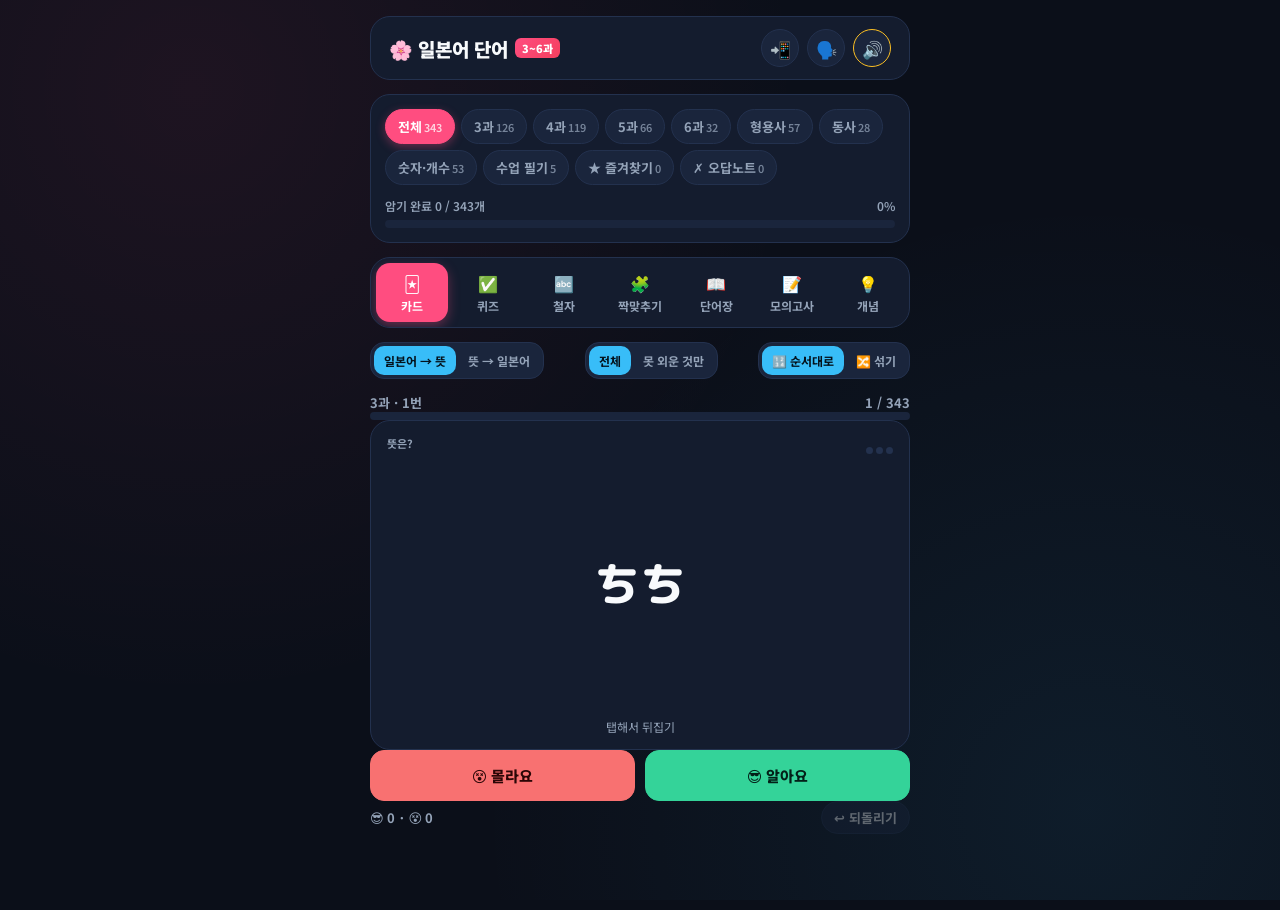
==== index.html @ 72e7e570 "Switch the installed app to a new version as soon as it is opened Co-Authored-By: Claude Opus 5.5 <n" ====
<!DOCTYPE html>
<html lang="ko">
<head>
  <meta charset="UTF-8">
  <meta name="viewport" content="width=device-width, initial-scale=1.0, maximum-scale=1.0, user-scalable=no">
  <title>일본어 단어 PRO - 3~6과 단어 암기</title>
  <meta name="theme-color" content="#0b0f19">
  <link rel="manifest" href="manifest.webmanifest">
  <link rel="icon" type="image/png" href="icons/favicon-64.png">
  <link rel="apple-touch-icon" href="icons/apple-touch-icon.png">
  <meta name="apple-mobile-web-app-capable" content="yes">
  <meta name="mobile-web-app-capable" content="yes">
  <meta name="apple-mobile-web-app-status-bar-style" content="black">
  <meta name="apple-mobile-web-app-title" content="일본어 단어">
  <link rel="preconnect" href="https://fonts.googleapis.com">
  <link rel="preconnect" href="https://fonts.gstatic.com" crossorigin>
  <link href="https://fonts.googleapis.com/css2?family=M+PLUS+Rounded+1c:wght@500;700;800&family=Noto+Sans+KR:wght@400;600;700;900&display=swap" rel="stylesheet">
  <style>
    :root {
      --bg: #0b0f19;
      --card: #141c2e;
      --inner: #1a253c;
      --border: #23314e;
      --primary: #ff4d80;
      --primary-glow: rgba(255, 77, 128, 0.35);
      --secondary: #38bdf8;
      --accent: #fbbf24;
      --success: #34d399;
      --danger: #f87171;
      --text: #f8fafc;
      --muted: #94a3b8;
      --r-lg: 20px;
      --r-md: 14px;
      --r-sm: 9px;
      --jp: 'M PLUS Rounded 1c', 'Noto Sans KR', sans-serif;
    }
    * { box-sizing: border-box; margin: 0; padding: 0; -webkit-tap-highlight-color: transparent; }
    body {
      background: var(--bg);
      background-image:
        radial-gradient(circle at 15% 10%, rgba(255, 77, 128, 0.08) 0%, transparent 45%),
        radial-gradient(circle at 85% 90%, rgba(56, 189, 248, 0.08) 0%, transparent 45%);
      background-attachment: fixed;
      color: var(--text);
      font-family: 'Noto Sans KR', -apple-system, system-ui, sans-serif;
      min-height: 100vh;
      display: flex; justify-content: center;
      padding: 16px;
      overflow-x: hidden;
    }
    button { font-family: inherit; cursor: pointer; }
    .app { width: 100%; max-width: 540px; display: flex; flex-direction: column; gap: 14px; padding-bottom: 60px; }
    .jp { font-family: var(--jp); word-break: normal; }
    /* 아이폰(사파리)은 keep-all이면 띄어쓰기 없는 일본어를 한 줄로 못 끊어서 칸 밖으로 삐져나와요 → 넘칠 때는 아무 데서나 줄바꿈 */
    html { -webkit-text-size-adjust: 100%; text-size-adjust: 100%; }
    .concept, .key, .ctbl td, .qa, .note, .row .m, .line .ja, .line .ko, .exam-q, .exam-opt { word-wrap: break-word; overflow-wrap: anywhere; }

    /* Header */
    header {
      display: flex; justify-content: space-between; align-items: center;
      background: var(--card); border: 1px solid var(--border);
      padding: 12px 18px; border-radius: var(--r-lg);
    }
    .logo { font-size: 19px; font-weight: 900; display: flex; align-items: center; gap: 7px; }
    .badge { background: linear-gradient(135deg, #ff4d80, #f43f5e); color: #fff; font-size: 11px; padding: 2px 7px; border-radius: 6px; }
    .icon-btn {
      background: var(--inner); border: 1px solid var(--border); color: var(--muted);
      width: 38px; height: 38px; border-radius: 50%; font-size: 17px;
    }
    .icon-btn.on { color: var(--accent); border-color: var(--accent); }
    .logo, .badge { white-space: nowrap; }
    @media (max-width: 400px) {
      header { padding: 10px 12px; gap: 8px; }
      .logo { font-size: 17px; gap: 5px; }
      .head-actions { gap: 5px; }
      .icon-btn { width: 34px; height: 34px; font-size: 15px; flex: 0 0 auto; }
    }
    @media (max-width: 340px) { .logo .badge { display: none; } }

    /* Scope & progress */
    .panel { background: var(--card); border: 1px solid var(--border); border-radius: var(--r-lg); padding: 14px; }
    .chips { display: flex; gap: 6px; flex-wrap: wrap; }
    .chip {
      background: var(--inner); border: 1px solid var(--border); color: var(--muted);
      padding: 7px 12px; border-radius: 999px; font-size: 13px; font-weight: 700;
    }
    .chip.active { background: var(--primary); border-color: var(--primary); color: #fff; box-shadow: 0 3px 10px var(--primary-glow); }
    .chip small { opacity: .75; font-weight: 600; margin-left: 2px; }
    .progress-row { display: flex; justify-content: space-between; font-size: 12px; color: var(--muted); margin: 12px 0 6px; font-weight: 600; }
    .bar { height: 8px; background: var(--inner); border-radius: 99px; overflow: hidden; }
    .bar > div { height: 100%; background: linear-gradient(90deg, var(--primary), var(--accent)); transition: width .4s; }

    /* Nav */
    nav {
      display: flex; gap: 4px; background: var(--card); border: 1px solid var(--border);
      border-radius: var(--r-lg); padding: 5px; overflow-x: auto; scrollbar-width: none;
    }
    nav::-webkit-scrollbar { display: none; }
    .nav-item {
      flex: 1; min-width: 46px; padding: 8px 1px; background: transparent; border: none;
      color: var(--muted); font-size: 12px; font-weight: 700; border-radius: var(--r-md);
      display: flex; flex-direction: column; align-items: center; gap: 2px; white-space: nowrap;
    }
    .nav-item i { font-style: normal; font-size: 16px; }
    .nav-item.active { background: var(--primary); color: #fff; box-shadow: 0 4px 12px var(--primary-glow); }

    .view { display: none; flex-direction: column; gap: 14px; animation: fade .25s; }
    .view.active { display: flex; }
    @keyframes fade { from { opacity: 0; transform: translateY(6px); } to { opacity: 1; transform: none; } }

    .toolbar { display: flex; gap: 6px; flex-wrap: wrap; align-items: center; justify-content: space-between; }
    .seg { display: flex; background: var(--inner); border: 1px solid var(--border); border-radius: var(--r-md); padding: 3px; gap: 2px; }
    .seg button { background: none; border: none; color: var(--muted); font-size: 12px; font-weight: 700; padding: 6px 10px; border-radius: 10px; }
    .seg button.active { background: var(--secondary); color: #04121c; }
    .small-note { font-size: 12px; color: var(--muted); }

    .btn {
      border: none; border-radius: var(--r-md); padding: 14px; font-size: 15px; font-weight: 800; color: #fff;
      background: var(--inner); border: 1px solid var(--border);
    }
    .btn.primary { background: var(--primary); border-color: var(--primary); box-shadow: 0 4px 14px var(--primary-glow); }
    .btn.good { background: var(--success); border-color: var(--success); color: #032018; }
    .btn.bad { background: var(--danger); border-color: var(--danger); color: #2a0606; }
    .btn-row { display: flex; gap: 10px; }
    .btn-row .btn { flex: 1; }

    /* Flashcard */
    .flash-wrap { perspective: 1200px; }
    .flash {
      position: relative; width: 100%; height: 330px; transform-style: preserve-3d;
      transition: transform .5s cubic-bezier(.4, .2, .2, 1); cursor: pointer;
    }
    .flash.flipped { transform: rotateY(180deg); }
    .face {
      position: absolute; inset: 0; backface-visibility: hidden; -webkit-backface-visibility: hidden;
      background: var(--card); border: 1px solid var(--border); border-radius: var(--r-lg);
      display: flex; flex-direction: column; align-items: center; justify-content: center; gap: 10px;
      padding: 22px; text-align: center;
    }
    .face.back { transform: rotateY(180deg); background: linear-gradient(160deg, #1a253c, #141c2e); }
    .face .tag { position: absolute; top: 14px; left: 16px; font-size: 11px; font-weight: 700; color: var(--muted); }
    .face .boxdots { position: absolute; top: 14px; right: 16px; }
    .big-word { font-size: 46px; font-weight: 800; line-height: 1.2; word-break: keep-all; }
    .kanji-sub { font-size: 22px; color: var(--secondary); font-weight: 700; }
    .meaning { font-size: 26px; font-weight: 900; word-break: keep-all; }
    .pron { font-size: 14px; color: var(--accent); font-weight: 700; }
    .pos { display: inline-block; font-size: 11px; font-weight: 800; padding: 3px 9px; border-radius: 99px; background: rgba(56,189,248,.15); color: var(--secondary); }
    .pos.adj-i { background: rgba(255,77,128,.15); color: var(--primary); }
    .pos.adj-na { background: rgba(251,191,36,.15); color: var(--accent); }
    .note { font-size: 13px; color: var(--muted); line-height: 1.5; word-break: keep-all; max-width: 420px; }
    .hint { font-size: 12px; color: var(--muted); position: absolute; bottom: 14px; }
    .speak {
      background: var(--inner); border: 1px solid var(--border); color: var(--text);
      border-radius: 99px; padding: 6px 12px; font-size: 13px; font-weight: 700;
    }
    .dots { display: inline-flex; gap: 3px; }
    .dots span { width: 7px; height: 7px; border-radius: 50%; background: var(--border); }
    .dots span.f { background: var(--success); }
    .done-box { text-align: center; padding: 34px 20px; display: flex; flex-direction: column; gap: 12px; align-items: center; }
    .done-box .emoji { font-size: 50px; }
    .done-box h3 { font-size: 20px; }
    .card-sub { display: flex; justify-content: space-between; align-items: center; font-size: 13px; color: var(--muted); font-weight: 700; }
    .speak:disabled { opacity: .35; }
    .wrong-list div[data-say] { cursor: pointer; }

    /* Quiz */
    .q-head { display: flex; justify-content: space-between; font-size: 13px; color: var(--muted); font-weight: 700; }
    .q-prompt { text-align: center; padding: 30px 16px; display: flex; flex-direction: column; gap: 8px; align-items: center; }
    .q-prompt .label { font-size: 12px; color: var(--muted); font-weight: 700; }
    .options { display: grid; grid-template-columns: 1fr 1fr; gap: 10px; }
    .opt {
      background: var(--card); border: 2px solid var(--border); color: var(--text);
      border-radius: var(--r-md); padding: 16px 10px; font-size: 15px; font-weight: 700; min-height: 70px;
      word-break: keep-all; line-height: 1.35;
    }
    .opt.jp-opt { font-family: var(--jp); font-size: 20px; }
    .opt.correct { border-color: var(--success); background: rgba(52,211,153,.15); }
    .opt.wrong { border-color: var(--danger); background: rgba(248,113,113,.15); }
    .opt:disabled { cursor: default; }
    .feedback { text-align: center; font-size: 13px; color: var(--muted); min-height: 20px; line-height: 1.5; }
    .wrong-list { text-align: left; width: 100%; display: flex; flex-direction: column; gap: 6px; }
    .wrong-list div { background: var(--inner); border-radius: var(--r-sm); padding: 9px 12px; font-size: 14px; display: flex; justify-content: space-between; gap: 8px; }

    /* Spell */
    .slots { display: flex; gap: 6px; justify-content: center; flex-wrap: wrap; min-height: 54px; }
    .slot {
      width: 46px; height: 52px; border-radius: var(--r-sm); border: 2px dashed var(--border);
      display: flex; align-items: center; justify-content: center; font-family: var(--jp); font-size: 24px; font-weight: 800;
      background: transparent; color: var(--text);
    }
    .slot.filled { border-style: solid; border-color: var(--secondary); background: rgba(56,189,248,.08); }
    .slots.ok .slot { border-color: var(--success); background: rgba(52,211,153,.15); }
    .slots.ng .slot { border-color: var(--danger); animation: shake .35s; }
    @keyframes shake { 25% { transform: translateX(-4px); } 75% { transform: translateX(4px); } }
    .tiles { display: flex; gap: 8px; justify-content: center; flex-wrap: wrap; }
    .tile {
      width: 52px; height: 52px; border-radius: var(--r-sm); background: var(--inner); border: 1px solid var(--border);
      color: var(--text); font-family: var(--jp); font-size: 24px; font-weight: 800;
    }
    .tile.used { opacity: .2; pointer-events: none; }

    /* Match */
    .match-grid { display: grid; grid-template-columns: 1fr 1fr; gap: 8px; }
    .mcard {
      background: var(--card); border: 2px solid var(--border); color: var(--text); border-radius: var(--r-md);
      padding: 12px 8px; min-height: 62px; font-size: 14px; font-weight: 700; word-break: keep-all; line-height: 1.3;
    }
    .mcard.jp-opt { font-family: var(--jp); font-size: 19px; }
    .mcard.sel { border-color: var(--secondary); background: rgba(56,189,248,.12); }
    .mcard.gone { opacity: 0; pointer-events: none; transition: opacity .3s; }
    .mcard.ng { border-color: var(--danger); animation: shake .35s; }

    /* List */
    .search {
      width: 100%; background: var(--inner); border: 1px solid var(--border); color: var(--text);
      border-radius: var(--r-md); padding: 11px 14px; font-size: 15px; font-family: inherit; outline: none;
    }
    .search:focus { border-color: var(--secondary); }
    select.search { padding: 9px 12px; font-size: 13px; width: auto; }
    .list { display: flex; flex-direction: column; gap: 6px; }
    .row {
      background: var(--card); border: 1px solid var(--border); border-radius: var(--r-md);
      padding: 11px 12px; display: grid; grid-template-columns: 34px 1fr auto; gap: 10px; align-items: center;
    }
    .row .num { font-size: 11px; color: var(--muted); text-align: center; font-weight: 700; }
    .row .num .src { display: block; font-size: 9px; font-weight: 600; opacity: .8; white-space: nowrap; }
    .row .w { font-family: var(--jp); font-size: 19px; font-weight: 800; cursor: pointer; }
    .row .w small { font-size: 13px; color: var(--secondary); margin-left: 6px; }
    .row .m { font-size: 13px; color: var(--muted); margin-top: 2px; word-break: keep-all; }
    .row .m b { color: var(--text); font-weight: 700; }
    .row .extra { grid-column: 2 / 4; font-size: 12px; color: var(--muted); line-height: 1.5; display: none; }
    .row.open .extra { display: block; }
    .row .acts { display: flex; gap: 4px; align-items: center; }
    .star { background: none; border: none; font-size: 19px; color: var(--border); }
    .star.on { color: var(--accent); }
    .wrong-mark { font-size: 10px; color: var(--danger); font-weight: 800; }
    .empty { text-align: center; color: var(--muted); padding: 30px; font-size: 14px; }

    /* Grammar */
    .concept details { background: var(--card); border: 1px solid var(--border); border-radius: var(--r-lg); overflow: hidden; }
    .concept summary { list-style: none; padding: 15px 16px; font-weight: 800; font-size: 15px; display: flex; align-items: center; gap: 8px; cursor: pointer; }
    .concept summary::-webkit-details-marker { display: none; }
    .concept summary::after { content: '▾'; margin-left: auto; color: var(--muted); transition: transform .2s; }
    .concept details[open] summary::after { transform: rotate(180deg); }
    .concept summary small { color: var(--muted); font-weight: 600; font-size: 12px; }
    .concept .body { padding: 0 16px 16px; display: flex; flex-direction: column; gap: 10px; font-size: 14px; color: var(--muted); line-height: 1.65; word-break: keep-all; }
    .concept .body b { color: var(--text); }
    .key { background: linear-gradient(160deg, rgba(255,77,128,.14), rgba(56,189,248,.08)); border: 1px solid var(--primary); border-radius: var(--r-lg); padding: 16px; }
    .key h3 { font-size: 16px; margin-bottom: 10px; }
    .key ol { padding-left: 20px; display: flex; flex-direction: column; gap: 8px; font-size: 14px; line-height: 1.6; word-break: keep-all; }
    .key b { color: var(--accent); }
    .rule { background: var(--inner); border-radius: var(--r-sm); padding: 10px 12px; color: var(--text); font-weight: 700; }
    .tbl-wrap { overflow-x: auto; }
    .ctbl { width: 100%; border-collapse: collapse; font-size: 13px; }
    .ctbl th, .ctbl td { border: 1px solid var(--border); padding: 7px 8px; text-align: left; vertical-align: middle; }
    .ctbl th { background: var(--inner); color: var(--muted); font-weight: 700; white-space: nowrap; }
    .ctbl td small { color: var(--muted); font-size: 11px; }
    .ctbl td.j { font-family: var(--jp); font-size: 15px; color: var(--text); font-weight: 700; white-space: nowrap; }
    .ctbl small.kr { font-family: 'Noto Sans KR', sans-serif; font-weight: 600; white-space: normal; }
    .ctbl small.f { color: var(--secondary); font-size: 12px; font-weight: 700; }
    .ctbl tr[data-say], .ctbl td[data-say] { cursor: pointer; }
    .ctbl.num td { font-size: 12px; color: var(--muted); }
    .ctbl.num td .jp { font-size: 16px; font-weight: 700; color: var(--text); }
    .ctbl.num td.hot, .ctbl.num td.hot .jp { color: var(--primary); }
    .concept em { font-style: normal; color: var(--primary); }
    .say { cursor: pointer; color: var(--text); font-weight: 700; }
    .ox { display: grid; gap: 6px; }
    .ox div { background: var(--inner); border-radius: var(--r-sm); padding: 9px 12px; font-family: var(--jp); font-size: 15px; color: var(--text); }
    .x { text-decoration: line-through; text-decoration-color: var(--danger); color: var(--muted) !important; }
    .adj-chips { display: flex; flex-wrap: wrap; gap: 6px; }
    .adj-chips button { background: var(--inner); border: 1px solid var(--border); color: var(--text); border-radius: 99px; padding: 6px 11px; font-size: 15px; font-family: var(--jp); font-weight: 700; }
    .adj-chips button small { font-family: 'Noto Sans KR', sans-serif; color: var(--muted); font-size: 11px; margin-left: 5px; font-weight: 600; }
    .ex-list { display: flex; flex-direction: column; gap: 8px; }
    .ex-item { background: var(--inner); border-radius: var(--r-md); padding: 12px; display: flex; flex-direction: column; gap: 8px; }
    .ex-item .kq { color: var(--text); font-weight: 700; }
    .ex-item .jp { font-size: 16px; color: var(--text); font-weight: 700; }
    .ex-item .reveal { align-self: flex-start; }
    .pick { display: flex; gap: 8px; flex-wrap: wrap; }
    .pick button { flex: 1; min-width: 130px; background: var(--card); border: 2px solid var(--border); color: var(--text); border-radius: var(--r-sm); padding: 10px; font-family: var(--jp); font-size: 15px; font-weight: 700; }
    .pick button.correct { border-color: var(--success); background: rgba(52,211,153,.15); }
    .pick button.wrong { border-color: var(--danger); background: rgba(248,113,113,.15); }
    .why { font-size: 13px; color: var(--muted); }
    .concept .ex { display: flex; flex-direction: column; gap: 6px; }
    .concept .ex > div { background: var(--inner); border-radius: var(--r-sm); padding: 10px 12px; cursor: pointer; }
    .concept .ex .j { font-family: var(--jp); font-size: 17px; font-weight: 700; color: var(--text); }
    .concept .ex .k { font-size: 12px; color: var(--muted); margin-top: 2px; }
    .opt.jp-opt.long { font-size: 16px; }
    .options { grid-template-columns: repeat(2, minmax(0, 1fr)); }
    .opt { min-width: 0; overflow-wrap: anywhere; }
    .opt.jp-opt { word-break: normal; }
    .match-grid { grid-template-columns: repeat(2, minmax(0, 1fr)); }
    .mcard { min-width: 0; overflow-wrap: anywhere; }
    .mcard.jp-opt { word-break: normal; }
    .row .w, .big-word, .meaning { overflow-wrap: anywhere; }
    /* 좁은 화면: 표 안 글자를 줄바꿈해서 칸이 넘치지 않게 */
    .ctbl td { overflow-wrap: anywhere; }
    .ctbl .jp, .ctbl td.j { word-break: normal; }
    @media (max-width: 400px) {
      .ctbl td.j, .ctbl th, .ctbl small.f { white-space: normal; overflow-wrap: anywhere; }
      .ctbl td, .ctbl th { padding: 6px 5px; }
      .concept .body { padding: 0 12px 14px; }
      .concept summary { padding: 14px 12px; }
    }
    .seg { flex-wrap: wrap; }

    /* 본문 */
    .toggles { display: flex; gap: 6px; flex-wrap: wrap; }
    .tog { background: var(--inner); border: 1px solid var(--border); color: var(--muted); border-radius: 99px; padding: 7px 12px; font-size: 12px; font-weight: 700; }
    .tog.on { background: var(--secondary); border-color: var(--secondary); color: #04121c; }
    .btn.slim { padding: 9px 14px; font-size: 13px; }
    .goal { display: flex; flex-wrap: wrap; gap: 6px; }
    .goal div { background: var(--inner); border: 1px solid var(--border); border-radius: 99px; padding: 6px 12px; font-size: 12px; color: var(--muted); cursor: pointer; }
    .goal b { font-family: var(--jp); color: var(--text); margin-left: 4px; font-size: 14px; }
    .lines { display: flex; flex-direction: column; gap: 8px; }
    .line { background: var(--card); border: 1px solid var(--border); border-radius: var(--r-md); padding: 12px; display: grid; grid-template-columns: 74px 1fr; gap: 10px; align-items: start; cursor: pointer; transition: border-color .2s, background .2s; }
    .line.playing { border-color: var(--secondary); background: rgba(56,189,248,.1); }
    .line .who { display: flex; flex-direction: column; gap: 4px; align-items: flex-start; }
    .line .num { color: var(--muted); font-size: 15px; }
    .spk { font-size: 11px; font-weight: 800; padding: 3px 8px; border-radius: 99px; background: var(--inner); color: var(--muted); white-space: nowrap; }
    .spk.s1 { color: var(--secondary); background: rgba(56,189,248,.14); }
    .spk.s2 { color: var(--primary); background: rgba(255,77,128,.14); }
    .spk.s3 { color: var(--accent); background: rgba(251,191,36,.14); }
    .spk.s4 { color: var(--success); background: rgba(52,211,153,.14); }
    .spk.s5 { color: #c4b5fd; background: rgba(167,139,250,.16); }
    .spk.s6 { color: var(--text); background: rgba(148,163,184,.18); }
    .line .lt { min-width: 0; }
    .line .ja { font-size: 18px; font-weight: 700; line-height: 1.5; word-break: keep-all; overflow-wrap: anywhere; }
    .line .ko { font-size: 13px; color: var(--muted); margin-top: 3px; line-height: 1.5; word-break: keep-all; }
    .lines.hide-jp .line:not(.peek) .ja, .lines.hide-kr .line:not(.peek) .ko { filter: blur(7px); user-select: none; }
    .story-box { display: flex; flex-direction: column; gap: 10px; }
    .story-box h4 { font-size: 15px; }
    .story-box h4 small { font-size: 11px; color: var(--muted); font-weight: 600; margin-left: 6px; }
    .qa { background: var(--inner); border-radius: var(--r-sm); padding: 10px 12px; display: flex; flex-direction: column; gap: 8px; font-size: 14px; word-break: keep-all; }
    .qa .speak { align-self: flex-start; }
    .qa-a { color: var(--success); font-weight: 700; font-family: var(--jp); }
    .note-line { background: var(--inner); border-radius: var(--r-sm); padding: 10px 12px; cursor: pointer; }
    .note-line .jp { font-size: 17px; font-weight: 700; }
    .note-line .ko { font-size: 12px; color: var(--muted); margin-top: 2px; }
    .point { display: flex; flex-direction: column; gap: 2px; font-size: 13px; color: var(--muted); line-height: 1.5; word-break: keep-all; padding-bottom: 8px; border-bottom: 1px dashed var(--border); }
    .point:last-child { border-bottom: none; padding-bottom: 0; }
    .point b { color: var(--text); font-size: 15px; }

    /* 개념 탭 추가 */
    .group-label { font-size: 12px; font-weight: 800; color: var(--muted); letter-spacing: .08em; margin: 6px 4px -4px; }
    .dots-list { padding-left: 18px; display: flex; flex-direction: column; gap: 4px; }
    .ctbl.count td { text-align: center; }
    .ctbl.tight th { white-space: normal; font-size: 11px; }
    .ctbl.tight td { padding: 6px 5px; }
    .ctbl.tight td.j { font-size: 13px; white-space: normal; word-break: normal; overflow-wrap: anywhere; }
    .passage { background: var(--card); border: 1px solid var(--border); border-radius: var(--r-sm); padding: 10px 12px; font-size: 15px; line-height: 1.7; color: var(--text); font-weight: 600; cursor: pointer; word-break: keep-all; overflow-wrap: anywhere; }
    .kr-trans { margin-top: 6px; font-size: 12px; color: var(--muted); line-height: 1.6; }
    .speak.listen { align-self: flex-start; }
    .pick.mc { flex-direction: column; }
    .pick.mc button { font-family: 'Noto Sans KR', sans-serif; font-size: 14px; text-align: left; min-width: 0; }
    .pick.ox-pick button { font-family: 'Noto Sans KR', sans-serif; }
    .ex-item .shown { font-size: 16px; color: var(--text); font-weight: 700; }

    /* 설치 안내 */
    .head-actions { display: flex; gap: 8px; align-items: center; }
    .offline-badge { font-size: 11px; font-weight: 700; color: var(--success); display: none; }
    .offline-badge.show { display: inline; }
    .install-panel { display: none; flex-direction: column; gap: 8px; font-size: 13px; color: var(--muted); line-height: 1.6; }
    .install-panel.show { display: flex; }
    .install-panel b { color: var(--text); }
    .vrow { display: flex; align-items: center; gap: 10px; }
    .vrow > span { flex: 0 0 82px; white-space: nowrap; }
    .vrow select, .vrow input { flex: 1; min-width: 0; }
    .vrow select { background: var(--inner); color: var(--text); border: 1px solid var(--border); border-radius: var(--r-sm); padding: 8px; font: inherit; }
    .vrow input[type=range] { accent-color: var(--primary); }

    /* EXAM-CSS-START */
    /* 모의고사 */
    .exam-head { display: flex; flex-direction: column; gap: 8px; }
    .exam-title { font-size: 18px; font-weight: 900; }
    .exam-title small { font-size: 12px; color: var(--muted); font-weight: 600; margin-left: 6px; }
    .exam-score { font-size: 15px; font-weight: 800; color: var(--muted); }
    .exam-score b { font-size: 34px; color: var(--accent); }
    .exam-secs { display: grid; grid-template-columns: repeat(2, minmax(0, 1fr)); gap: 6px; }
    .exam-secs div { background: var(--inner); border-radius: var(--r-sm); padding: 7px 10px; display: flex; justify-content: space-between; gap: 6px; font-size: 12px; color: var(--muted); }
    .exam-secs div b { color: var(--success); }
    .exam-secs div.weak b { color: var(--danger); }
    .exam-tools { display: flex; gap: 6px; flex-wrap: wrap; }
    .exam-list { display: flex; flex-direction: column; gap: 10px; }
    .exam-sec { font-size: 12px; font-weight: 800; color: var(--secondary); letter-spacing: .04em; margin: 6px 4px -2px; }
    .exam-q { background: var(--card); border: 1px solid var(--border); border-radius: var(--r-md); padding: 14px; display: flex; flex-direction: column; gap: 10px; }
    .exam-q.ok { border-color: rgba(52,211,153,.45); }
    .exam-q.ng { border-color: rgba(248,113,113,.6); }
    .eq-head { display: flex; gap: 8px; align-items: flex-start; font-weight: 700; font-size: 15px; line-height: 1.55; font-family: var(--jp); }
    .eq-no { flex: none; min-width: 30px; height: 24px; border-radius: 8px; background: var(--inner); color: var(--muted); font-size: 12px; display: flex; align-items: center; justify-content: center; }
    .eq-text { flex: 1; min-width: 0; word-break: keep-all; overflow-wrap: anywhere; }
    .eq-mark { flex: none; font-size: 17px; }
    .eq-box { background: var(--inner); border-radius: var(--r-sm); padding: 10px 12px; white-space: pre-wrap; font-family: var(--jp); font-size: 15px; line-height: 1.75; color: var(--text); word-break: keep-all; overflow-wrap: anywhere; }
    .eq-opts { display: flex; flex-direction: column; gap: 6px; }
    .eq-opts button { display: flex; gap: 8px; text-align: left; background: var(--inner); border: 2px solid transparent; color: var(--text); border-radius: var(--r-sm); padding: 9px 11px; font-family: var(--jp); font-size: 15px; line-height: 1.5; word-break: keep-all; overflow-wrap: anywhere; }
    .eq-opts button span:last-child { min-width: 0; }
    .eq-opts button .n { flex: none; color: var(--muted); font-weight: 800; }
    .eq-opts button.sel { border-color: var(--secondary); background: rgba(56,189,248,.13); }
    .eq-opts button.sel .n { color: var(--secondary); }
    .eq-opts button.right { border-color: var(--success); background: rgba(52,211,153,.14); }
    .eq-opts button.wrong { border-color: var(--danger); background: rgba(248,113,113,.14); }
    .eq-opts button:disabled { cursor: default; }
    .eq-exp { font-size: 13px; color: var(--muted); line-height: 1.6; word-break: keep-all; overflow-wrap: anywhere; }
    .eq-exp b { color: var(--success); }
    .exam-bar { position: sticky; bottom: 10px; z-index: 5; display: flex; gap: 8px; align-items: center; justify-content: space-between; background: rgba(20,28,46,.97); border: 1px solid var(--border); border-radius: var(--r-lg); padding: 10px 12px; box-shadow: 0 8px 24px rgba(0,0,0,.45); font-size: 13px; font-weight: 700; color: var(--muted); }
    /* EXAM-CSS-END */
    .toast {
      position: fixed; bottom: 22px; left: 50%; transform: translateX(-50%) translateY(80px);
      background: var(--inner); border: 1px solid var(--border); color: var(--text);
      padding: 10px 18px; border-radius: 99px; font-size: 13px; font-weight: 700; transition: transform .3s; z-index: 10;
      max-width: calc(100% - 32px); text-align: center; opacity: 0;
    }
    .toast.show { transform: translateX(-50%) translateY(0); opacity: 1; }

    @media (max-width: 400px) {
      body { padding: 12px; }
      .big-word { font-size: 38px; }
      .opt { font-size: 14px; }
    }
  </style>
</head>
<body>
<div class="app">
  <header>
    <div class="logo">🌸 일본어 단어 <span class="badge">3~6과</span></div>
    <div class="head-actions">
      <span class="offline-badge" id="offlineBadge">✓ 오프라인</span>
      <button class="icon-btn" id="installBtn" title="앱으로 설치 · 오프라인 사용" aria-label="앱으로 설치하는 방법">📲</button>
      <button class="icon-btn" id="voiceBtn" title="목소리 바꾸기" aria-label="목소리 설정">🗣️</button>
      <button class="icon-btn" id="soundBtn" title="자동 발음">🔊</button>
    </div>
  </header>

  <div class="panel install-panel" id="voicePanel">
    <div><b>🗣️ 목소리 설정</b></div>
    <label class="vrow"><span>목소리</span><select id="voiceSelect"></select></label>
    <label class="vrow"><span>빠르기 <b id="rateVal"></b></span><input type="range" id="rateRange" min="0.5" max="1.3" step="0.05"></label>
    <label class="vrow"><span>높낮이 <b id="pitchVal"></b></span><input type="range" id="pitchRange" min="0.5" max="1.6" step="0.1"></label>
    <div class="btn-row"><button class="btn slim" id="voiceTest">▶ 들어 보기</button><button class="btn slim" id="voiceReset">처음 설정으로</button></div>
    <div id="voiceHelp"></div>
  </div>

  <div class="panel install-panel" id="installPanel">
    <div><b>📲 앱으로 설치하면 인터넷 없이도 열려요</b></div>
    <div id="installStatus">확인하는 중…</div>
    <div><b>아이폰 (Safari)</b>: 아래쪽 공유 버튼(□↑) → <b>홈 화면에 추가</b> → 홈 화면의 아이콘으로 열기</div>
    <div><b>안드로이드 (Chrome)</b>: 오른쪽 위 메뉴(⋮) → <b>앱 설치</b> 또는 <b>홈 화면에 추가</b></div>
    <div>처음 한 번은 인터넷이 연결된 상태에서 열어 주세요. 그다음부터는 비행기 모드에서도 열리고, 외운 기록은 이 기기에 저장돼요.</div>
    <button class="btn primary slim" id="installNow" hidden>지금 설치하기</button>
  </div>

  <div class="panel">
    <div class="chips" id="scopeChips"></div>
    <div class="progress-row"><span id="progressText"></span><span id="progressPct"></span></div>
    <div class="bar"><div id="progressBar"></div></div>
  </div>

  <nav>
    <button class="nav-item active" data-tab="cards"><i>🃏</i>카드</button>
    <button class="nav-item" data-tab="quiz"><i>✅</i>퀴즈</button>
    <button class="nav-item" data-tab="spell"><i>🔤</i>철자</button>
    <button class="nav-item" data-tab="match"><i>🧩</i>짝맞추기</button>
    <button class="nav-item" data-tab="list"><i>📖</i>단어장</button>
    <button class="nav-item" data-tab="exam"><i>📝</i>모의고사</button>
    <button class="nav-item" data-tab="grammar"><i>💡</i>개념</button>
  </nav>

  <!-- 카드 -->
  <section class="view active" id="view-cards">
    <div class="toolbar">
      <div class="seg" id="cardFrontSeg">
        <button data-v="jp">일본어 → 뜻</button>
        <button data-v="kr">뜻 → 일본어</button>
      </div>
      <div class="seg" id="cardFilterSeg">
        <button data-v="all">전체</button>
        <button data-v="todo">못 외운 것만</button>
      </div>
      <div class="seg" id="cardOrderSeg">
        <button data-v="order">🔢 순서대로</button>
        <button data-v="shuffle">🔀 섞기</button>
      </div>
    </div>
    <div id="cardArea"></div>
  </section>

  <!-- 퀴즈 -->
  <section class="view" id="view-quiz">
    <div class="toolbar">
      <div class="seg" id="quizModeSeg">
        <button data-v="jp2kr">일 → 뜻</button>
        <button data-v="kr2jp">뜻 → 일</button>
        <button data-v="kanji">한자 → 읽기</button>
        <button data-v="conj">형용사 활용</button>
        <button data-v="price">가격 읽기</button>
        <button data-v="aru">있다·위치</button>
        <button data-v="vgroup">동사 그룹</button>
        <button data-v="masu">ます형</button>
      </div>
    </div>
    <div id="quizArea"></div>
  </section>

  <!-- 철자 -->
  <section class="view" id="view-spell">
    <div class="small-note">뜻을 보고 글자 타일을 순서대로 눌러 단어를 완성하세요. 채운 칸을 누르면 지워져요.</div>
    <div id="spellArea"></div>
  </section>

  <!-- 짝맞추기 -->
  <section class="view" id="view-match">
    <div id="matchArea"></div>
  </section>

  <!-- 단어장 -->
  <section class="view" id="view-list">
    <input class="search" id="searchInput" placeholder="단어·뜻·발음 검색 (예: ねこ, 고양이, 네코)">
    <div class="toolbar">
      <select class="search" id="posFilter"></select>
      <span class="small-note" id="listCount"></span>
    </div>
    <div class="list" id="wordList"></div>
  </section>

  <!-- 모의고사 -->
  <section class="view" id="view-exam">
    <div class="toolbar">
      <div class="seg" id="examSeg">
        <button data-v="1">1회 기초</button>
        <button data-v="2">2회 최상위</button>
        <button data-v="3">3회 어법</button>
      </div>
    </div>
    <div id="examArea"></div>
  </section>

  <!-- 개념 -->
  <section class="view concept" id="view-grammar">
    <div class="key">
      <h3>⭐ 시험 전에 꼭 알아야 할 핵심 10가지</h3>
      <ol>
        <li>형용사는 두 종류예요. 기본형 끝이 <span class="jp">い</span>면 <b>い형용사</b>, <span class="jp">だ</span>면 <b>な형용사</b>.</li>
        <li><b>い형용사</b>: 정중형은 <span class="jp">+です</span>, 수식형은 그대로 + 명사, 부정·과거는 끝의 <span class="jp">い</span>를 자르고 <span class="jp">くないです / かったです</span>.</li>
        <li><b>な형용사</b>: <span class="jp">だ</span>를 지우고 <span class="jp">です / じゃないです / でした</span>. 명사를 꾸밀 때만 <span class="jp">だ → な</span>.</li>
        <li><b>함정</b>: <span class="jp">きれいだ・ゆうめいだ・きらいだ</span>는 な형용사. <b>예외</b>: <span class="jp">いい</span>는 <span class="jp">よくない・よかった</span>.</li>
        <li><b>가족 호칭</b>: 남에게 <b>내 가족</b>은 <span class="jp">ちち・はは</span>, <b>남의 가족</b>은 <span class="jp">おとうさん・おかあさん</span>.</li>
        <li><b>인사말 짝꿍</b>: <span class="jp">いってきます ↔ いってらっしゃい</span>, <span class="jp">ただいま ↔ おかえり</span>, <span class="jp">おじゃまします ↔ いらっしゃい</span>.</li>
        <li><b>개수</b>: <span class="jp">ひとつ・ふたつ・みっつ・よっつ・いつつ</span>. 주문은 <span class="jp">ももを ひとつ ください</span>.</li>
        <li><b>숫자 발음 변화</b>: <span class="jp">300 さんびゃく・600 ろっぴゃく・800 はっぴゃく・3000 さんぜん・8000 はっせん</span>, 10000은 <span class="jp">いちまん</span>. 값은 <span class="jp">～は いくらですか</span>.</li>
        <li><b>비교</b>: <span class="jp">Aと Bと どちらが いいですか</span> → <span class="jp">Bの ほうが いいです</span>.</li>
        <li><b>축하·감사</b>: <span class="jp">たんじょうび おめでとう / ありがとう</span>, 정중하게는 <span class="jp">～ございます</span>. 편지는 받는 사람 <span class="jp">～へ</span>(발음 [e]), 보내는 사람 <span class="jp">～より</span>.</li>
      </ol>
    </div>

    <div class="key">
      <h3>⭐ 5과 · 6과(동사) 핵심 8가지</h3>
      <ol>
        <li><b>위치</b>: <span class="jp">うえ・した・なか・となり・ひだり・みぎ・まえ・うしろ</span> + <span class="jp">に</span></li>
        <li><b>있다</b>: 사물·식물은 <span class="jp">あります</span>, 사람·동물은 <span class="jp">います</span>. 꽃(はな)은 あります!</li>
        <li><b>장소</b>: <span class="jp">トイレは どこですか</span> → <span class="jp">コンビニの となりに あります</span></li>
        <li><b>선택</b>: <span class="jp">何に しますか</span> → <span class="jp">そばに します</span></li>
        <li><b>연결형</b>: い → <span class="jp">くて</span>, だ → <span class="jp">で</span> (いい → よくて). 6과에서는 "~해서" 이유로도 써요</li>
        <li><b>부정</b>: <span class="jp">くないです(=く ありません) / じゃないです(=じゃ ありません)</span>. <span class="jp">あまり·ぜんぜん</span> 뒤엔 부정. <span class="jp">とくいだ</span>는 な형용사</li>
        <li><b>동사 그룹</b>: 1그룹(る가 아님 / る 앞 あ·う·お단), 2그룹(る 앞 い·え단), 3그룹(<span class="jp">する・来る</span>)</li>
        <li><b>ます형</b>: 1그룹 う단 → い단 + ます, 2그룹 る → ます, <span class="jp">来る → きます, する → します</span>, 과거 <span class="jp">ました</span>. "~를 만나다"는 <span class="jp">～に 会う</span></li>
      </ol>
    </div>

    <div class="group-label">문법</div>

    <details>
      <summary>① 형용사 두 종류 구별하기</summary>
      <div class="body">
        <p>끝 글자만 보면 돼요. 끝 글자가 무엇이냐에 따라 활용(변신) 규칙이 완전히 달라져요.</p>
        <div class="tbl-wrap"><table class="ctbl">
          <tr><th>い형용사</th><th>な형용사</th></tr>
          <tr><td>기본형이 <b class="jp">~い</b>로 끝남</td><td>기본형이 <b class="jp">~だ</b>로 끝남</td></tr>
          <tr><td class="j" data-say="まるい">まるい・かわいい</td><td class="j" data-say="すきだ">すきだ・きれいだ</td></tr>
        </table></div>
        <p>이 앱에 들어 있는 형용사 전부예요. 누르면 아래 <b>⑦ 활용표</b>가 바로 나와요.</p>
        <div><b>い형용사</b></div><div class="adj-chips" id="adjIChips"></div>
        <div><b>な형용사</b></div><div class="adj-chips" id="adjNaChips"></div>
      </div>
    </details>

    <details>
      <summary>② い형용사 활용 <small>예: かわいい</small></summary>
      <div class="body">
        <div class="rule">정중형·수식형은 그대로 붙이고, 부정형·과거형은 끝의 <span class="jp">い</span>를 잘라요!</div>
        <div id="iTable"></div>
        <div class="ex">
          <div data-say="おおきい かさ"><div class="j">おおきい - おおきいです - おおきい かさ</div><div class="k">크다 - 큽니다 - 큰 우산 (지도서 예문)</div></div>
          <div data-say="おもしろかったです"><div class="j">おもしろい - おもしろかった - おもしろかったです</div><div class="k">재미있다 - 재미있었다 - 재미있었습니다</div></div>
        </div>
        <p>빨간 글자가 바뀌는 부분이에요. 줄을 누르면 발음을 들을 수 있어요.</p>
      </div>
    </details>

    <details>
      <summary>③ な형용사 활용 <small>예: きれいだ</small></summary>
      <div class="body">
        <div class="rule">활용할 때는 끝의 <span class="jp">だ</span>를 지워요! 명사를 꾸밀 때는 <span class="jp">だ</span>가 <span class="jp">な</span>로 바뀌어요. (그래서 이름이 な형용사)</div>
        <div id="naTable"></div>
        <div class="ex">
          <div data-say="しんせつな せんせい"><div class="j">しんせつだ - しんせつです - しんせつな せんせい</div><div class="k">친절하다 - 친절합니다 - 친절한 선생님 (지도서 예문)</div></div>
          <div data-say="きれいでした"><div class="j">きれいだ - きれいだった - きれいでした</div><div class="k">깨끗하다 - 깨끗했다 - 깨끗했습니다</div></div>
        </div>
        <p><span class="jp">じゃないです</span>는 <span class="jp">ではありません</span>과 같은 뜻이에요. (더 딱딱한 말)</p>
      </div>
    </details>

    <details>
      <summary>④ 명사는 な형용사와 쌍둥이</summary>
      <div class="body">
        <p>명사 뒤에 <span class="jp">だ</span>를 붙이면 "~이다"가 돼요. (서술격 조사) 활용 방법은 な형용사와 똑같아요.</p>
        <div class="tbl-wrap"><table class="ctbl tight">
          <tr><th>형태</th><th>명사 (がくせい 학생)</th><th>な형용사 (ひまだ)</th></tr>
          <tr data-say="がくせいだ"><td style="white-space:nowrap">기본형</td><td class="j">がくせいだ</td><td class="j">ひまだ</td></tr>
          <tr data-say="がくせいです"><td>정중형</td><td class="j">がくせい<em>です</em></td><td class="j">ひま<em>です</em></td></tr>
          <tr data-say="がくせいじゃないです"><td>부정형</td><td class="j">がくせい<em>じゃないです</em></td><td class="j">ひま<em>じゃないです</em></td></tr>
          <tr data-say="がくせいでした"><td>과거형</td><td class="j">がくせい<em>でした</em></td><td class="j">ひま<em>でした</em></td></tr>
        </table></div>
        <p>다른 건 <b>수식형 하나뿐</b>이에요. な형용사는 <span class="jp">な</span>를 붙여요. (<span class="jp">ひまな ひと</span> 한가한 사람)</p>
      </div>
    </details>

    <details>
      <summary>⑤ 함정 주의! 자주 틀리는 활용</summary>
      <div class="body">
        <p>겉보기엔 い가 들어 있지만 기본형이 <b class="jp">だ</b>로 끝나요. 그래서 な형용사예요.</p>
        <div class="tbl-wrap"><table class="ctbl">
          <tr data-say="きれいだ"><td class="j">きれいだ</td><td>예쁘다, 깨끗하다</td></tr>
          <tr data-say="ゆうめいだ"><td class="j">ゆうめいだ</td><td>유명하다</td></tr>
          <tr data-say="きらいだ"><td class="j">きらいだ</td><td>싫어하다</td></tr>
          <tr data-say="ていねいだ"><td class="j">ていねいだ</td><td>정중하다 (지도서 보충)</td></tr>
        </table></div>
        <p><b>시험 단골 문제</b></p>
        <div class="ox">
          <div class="x">✕ きれい へや</div><div>○ きれいな へや</div>
          <div class="x">✕ きれくないです</div><div>○ きれいじゃないです</div>
          <div class="x">✕ きれかったです</div><div>○ きれいでした</div>
        </div>
        <p><b>반대 실수도 조심</b>: い형용사에 な형용사 규칙을 쓰면 틀려요. (4과 확인하기 문제)</p>
        <div class="ox">
          <div class="x">✕ おいしいかったです</div><div>○ おいしかったです (い를 빼고 かった)</div>
          <div class="x">✕ うれしいでした</div><div>○ うれしかったです</div>
          <div class="x">✕ にぎやかったです</div><div>○ にぎやかでした (な형용사는 でした)</div>
          <div class="x">✕ ちいさいじゃないです</div><div>○ ちいさくないです</div>
        </div>
      </div>
    </details>

    <details>
      <summary>⑥ 심화: いい 예외 · 과거 부정형 · 반말</summary>
      <div class="body">
        <p><b>いい(좋다)는 활용할 때 よい로 바뀌어요.</b></p>
        <div class="tbl-wrap"><table class="ctbl">
          <tr data-say="いいです"><td class="j">いいです</td><td>좋습니다</td></tr>
          <tr data-say="よくないです"><td class="j"><em>よ</em>くないです</td><td>좋지 않습니다</td></tr>
          <tr data-say="よかったです"><td class="j"><em>よ</em>かったです</td><td>좋았습니다</td></tr>
        </table></div>
        <div class="ox"><div class="x">✕ いくないです</div><div class="x">✕ いかったです</div></div>
        <p><b>과거 부정형</b> (~지 않았습니다)</p>
        <div class="tbl-wrap"><table class="ctbl tight">
          <tr><th></th><th>공식</th><th>예</th></tr>
          <tr data-say="おもしろくなかったです"><td>い형용사</td><td class="j">い → くなかったです</td><td class="j">おもしろくなかったです</td></tr>
          <tr data-say="ひまじゃなかったです"><td>な형용사</td><td class="j">だ → じゃなかったです</td><td class="j">ひまじゃなかったです</td></tr>
        </table></div>
        <p>왜 이렇게 될까요? <span class="jp">くない</span>, <span class="jp">じゃない</span>가 <b>い로 끝나니까</b> い형용사처럼 い를 자르고 <span class="jp">かった</span>를 붙인 거예요.</p>
        <p><b>반말(보통형)</b>은 <span class="jp">です</span>를 빼면 돼요. 단, な형용사 과거 반말은 <span class="jp">だった</span>.</p>
        <div class="tbl-wrap"><table class="ctbl">
          <tr data-say="すきじゃない"><td class="j">すきじゃない</td><td>안 좋아해</td></tr>
          <tr data-say="すきだった"><td class="j">すきだった</td><td>좋아했어</td></tr>
          <tr data-say="かわいくない"><td class="j">かわいくない</td><td>안 귀여워</td></tr>
          <tr data-say="かわいかった"><td class="j">かわいかった</td><td>귀여웠어</td></tr>
        </table></div>
      </div>
    </details>

    <details id="conjDetails">
      <summary>⑦ 활용표 만들기 <small>형용사를 고르면 자동 완성</small></summary>
      <div class="body">
        <select class="search" id="conjSelect" aria-label="형용사 선택"></select>
        <div id="conjOut"></div>
      </div>
    </details>

    <details>
      <summary>⑧ 지시어 코소아도</summary>
      <div class="body">
        <p>혼자 쓰는 <b>대명사</b>(これ 이것)와 뒤에 반드시 명사가 오는 <b>연체사</b>(この 이~)를 구별하세요.</p>
        <div class="tbl-wrap"><table class="ctbl tight">
          <tr><th></th><th>사물<br>(대명사)</th><th>명사 꾸미기<br>(연체사)</th><th>언제?</th></tr>
          <tr><td>こ</td><td class="j" data-say="これ">これ 이것</td><td class="j" data-say="この">この 이~</td><td>나와 가까울 때</td></tr>
          <tr><td>そ</td><td class="j" data-say="それ">それ 그것</td><td class="j" data-say="その">その 그~</td><td>상대와 가까울 때</td></tr>
          <tr><td>あ</td><td class="j" data-say="あれ">あれ 저것</td><td class="j" data-say="あの">あの 저~</td><td>둘 다에게 멀 때</td></tr>
          <tr><td>ど</td><td class="j" data-say="どれ">どれ 어느 것</td><td class="j" data-say="どの">どの 어느~</td><td>정해지지 않았을 때</td></tr>
        </table></div>
        <p>4과의 <span class="jp">どんな</span>(어떤~)도 연체사예요: <span class="jp">どんな おかしが いいかな</span>.</p>
        <div class="ex">
          <div data-say="それ、ぜんぶ まんがですか。"><div class="j">それ、ぜんぶ まんがですか。</div><div class="k">그거, 전부 만화예요? (3과 본문)</div></div>
          <div data-say="その しゃしん、ジホさんの かぞくですか。"><div class="j">その しゃしん、ジホさんの かぞくですか。</div><div class="k">그 사진, 지호의 가족인가요? (3과 본문)</div></div>
          <div data-say="この こも ぼくの かぞくです。"><div class="j">この こも ぼくの かぞくです。</div><div class="k">이 아이도 저의 가족이에요. (3과 본문)</div></div>
        </div>
      </div>
    </details>

    <details>
      <summary>⑨ 비교 표현</summary>
      <div class="body">
        <div class="rule">둘 중에: <span class="jp">Aと Bと どちらが ～ですか</span> → 대답은 반드시 <span class="jp">Bの ほうが ～です</span></div>
        <div class="ex">
          <div data-say="いちごと みかんと どちらが いいですか。"><div class="j">いちごと みかんと どちらが いいですか。</div><div class="k">딸기와 귤 중 어느 쪽이 좋습니까?</div></div>
          <div data-say="いちごの ほうが いいです。"><div class="j">いちごの ほうが いいです。</div><div class="k">딸기 쪽이 좋습니다.</div></div>
          <div data-say="うみと やまと どちらが いいですか。"><div class="j">うみと やまと どちらが いいですか。</div><div class="k">바다와 산 중 어느 쪽이 좋습니까?</div></div>
          <div data-say="やまの ほうが いいです。"><div class="j">やまの ほうが いいです。</div><div class="k">산 쪽이 좋습니다.</div></div>
        </div>
        <p>대답을 부드럽게 할 때는 <span class="jp">～かな</span>: <span class="jp">ぼくは いちごの ほうが いいかな</span> (나는 딸기 쪽이 좋은데).</p>
        <div class="rule">셋 이상 중에 (지도서 보충): <span class="jp">～の なかで なにが いちばん ～ですか</span></div>
        <div class="ex">
          <div data-say="くだものの なかで なにが いちばん すきですか。"><div class="j">くだものの なかで なにが いちばん すきですか。</div><div class="k">과일 중에서 무엇을 가장 좋아합니까?</div></div>
          <div data-say="いちごが いちばん すきです。"><div class="j">いちごが いちばん すきです。</div><div class="k">딸기를 가장 좋아합니다.</div></div>
        </div>
        <p>なに 자리에 <span class="jp">どれ(어느 것)・どこ(어디)・いつ(언제)・だれ(누구)</span>를 넣을 수도 있어요.</p>
      </div>
    </details>

    <details>
      <summary>⑩ 개수 · 숫자 · 가격</summary>
      <div class="body">
        <p><b>개수 세기</b> (1~5는 교과서, 6~10과 ～こ는 정리하기·지도서 보충)</p>
        <div class="tbl-wrap"><table class="ctbl count">
          <tr><th></th><th>고유 수사</th><th>～こ(個)</th></tr>
          <tr><td>1</td><td class="j" data-say="ひとつ">ひとつ</td><td class="j" data-say="いっこ"><em>いっ</em>こ</td></tr>
          <tr><td>2</td><td class="j" data-say="ふたつ">ふたつ</td><td class="j" data-say="にこ">にこ</td></tr>
          <tr><td>3</td><td class="j" data-say="みっつ">みっつ</td><td class="j" data-say="さんこ">さんこ</td></tr>
          <tr><td>4</td><td class="j" data-say="よっつ">よっつ</td><td class="j" data-say="よんこ">よんこ</td></tr>
          <tr><td>5</td><td class="j" data-say="いつつ">いつつ</td><td class="j" data-say="ごこ">ごこ</td></tr>
          <tr><td>6</td><td class="j" data-say="むっつ">むっつ</td><td class="j" data-say="ろっこ"><em>ろっ</em>こ</td></tr>
          <tr><td>7</td><td class="j" data-say="ななつ">ななつ</td><td class="j" data-say="ななこ">ななこ</td></tr>
          <tr><td>8</td><td class="j" data-say="やっつ">やっつ</td><td class="j" data-say="はっこ"><em>はっ</em>こ</td></tr>
          <tr><td>9</td><td class="j" data-say="ここのつ">ここのつ</td><td class="j" data-say="きゅうこ">きゅうこ</td></tr>
          <tr><td>10</td><td class="j" data-say="とお">とお</td><td class="j" data-say="じゅっこ"><em>じゅっ</em>こ</td></tr>
          <tr><td>?</td><td class="j" data-say="いくつ">いくつ 몇 개</td><td></td></tr>
        </table></div>
        <div class="ex">
          <div data-say="ももを ひとつ ください。"><div class="j">ももを ひとつ ください。</div><div class="k">복숭아를 한 개 주세요. (원하는 것 + を + ください)</div></div>
          <div data-say="かきを よっつ ください。"><div class="j">かきを よっつ ください。</div><div class="k">감을 네 개 주세요.</div></div>
          <div data-say="かさを ください。"><div class="j">かさを ください。</div><div class="k">우산을 주세요.</div></div>
        </div>
        <p><b>숫자 읽기</b>: 빨간 숫자는 발음이 바뀌어요! 3·6·8을 특히 조심하세요.</p>
        <div id="numTable"></div>
        <p><b>가격 묻고 답하기</b>: 일본 돈의 단위는 <span class="jp">円</span>(えん), 기호는 <b>￥</b>.</p>
        <div class="ex">
          <div data-say="すみません。ペンは いくらですか。"><div class="j">すみません。ペンは いくらですか。</div><div class="k">여기요. 펜은 얼마입니까?</div></div>
          <div data-say="さんびゃくえんです。"><div class="j">300円です。(さんびゃくえん)</div><div class="k">300엔입니다.</div></div>
          <div data-say="はしは ろっぴゃくえんです。"><div class="j">はしは 600円です。(ろっぴゃくえん)</div><div class="k">젓가락은 600엔입니다.</div></div>
          <div data-say="ほんは はっぴゃくえんです。"><div class="j">本は 800円です。(はっぴゃくえん)</div><div class="k">책은 800엔입니다.</div></div>
          <div data-say="ぼうしは せんごひゃくえんです。"><div class="j">ぼうしは 1,500円です。(せんごひゃくえん)</div><div class="k">모자는 1,500엔입니다.</div></div>
        </div>
        <p>퀴즈 탭의 <b>가격 읽기</b>로 더 연습할 수 있어요.</p>
      </div>
    </details>

    <div class="group-label">표현</div>

    <details>
      <summary>⑪ 인사말 짝꿍 · 어원 · ございます</summary>
      <div class="body">
        <div class="tbl-wrap"><table class="ctbl">
          <tr><th>상황</th><th>하는 사람</th><th>받는 사람</th></tr>
          <tr><td>집을 나갈 때</td><td><span class="jp say" data-say="いってきます">いってきます</span><br>다녀오겠습니다</td><td><span class="jp say" data-say="いってらっしゃい">いってらっしゃい</span><br>잘 다녀와</td></tr>
          <tr><td>집에 돌아왔을 때</td><td><span class="jp say" data-say="ただいま">ただいま</span><br>다녀왔습니다</td><td><span class="jp say" data-say="おかえり">おかえり(なさい)</span><br>잘 다녀왔니?</td></tr>
          <tr><td>남의 집에 갈 때</td><td><span class="jp say" data-say="おじゃまします">おじゃまします</span><br>실례합니다</td><td><span class="jp say" data-say="いらっしゃい">いらっしゃい</span><br>어서 와</td></tr>
        </table></div>
        <p><b>어원을 알면 안 헷갈려요</b></p>
        <div class="ox">
          <div><span class="jp">いって</span>(<span class="jp">いく</span> 가다) + <span class="jp">きます</span>(<span class="jp">くる</span> 오다) = 갔다 오겠습니다</div>
          <div><span class="jp">お</span> + <span class="jp">かえり</span>(<span class="jp">かえる</span> 돌아오다) = 잘 다녀왔니? 윗사람에게는 <span class="jp">おかえりなさい</span></div>
          <div><span class="jp">おじゃまします</span>의 <span class="jp">じゃま</span>(邪魔)는 "방해". 남의 공간에 들어가 방해가 될까 하는 겸손한 말이에요. 회사·교무실 같은 곳에서는 <span class="jp">しつれいします</span>(失礼します).</div>
          <div>집에 온 손님에게는 <span class="jp">いらっしゃい</span>, 가게·식당에서 점원은 <span class="jp">いらっしゃいませ</span>.</div>
        </div>
        <p><b>～ございます를 붙이면 정중해져요</b></p>
        <div class="tbl-wrap"><table class="ctbl tight">
          <tr><th>친구·아랫사람에게</th><th>윗사람·처음 만난 사람에게</th></tr>
          <tr><td class="j" data-say="おはよう">おはよう 안녕</td><td class="j" data-say="おはようございます">おはよう<em>ございます</em> 안녕하세요</td></tr>
          <tr><td class="j" data-say="おめでとう">おめでとう 축하해</td><td class="j" data-say="おめでとうございます">おめでとう<em>ございます</em> 축하합니다</td></tr>
          <tr><td class="j" data-say="ありがとう">ありがとう 고마워</td><td class="j" data-say="ありがとうございます">ありがとう<em>ございます</em> 고맙습니다</td></tr>
        </table></div>
        <p><span class="jp">おめでとう・ありがとう</span>는 형용사 <span class="jp">めでたい</span>(경사스럽다)·<span class="jp">ありがたい</span>(고맙다)에서 나온 말이에요.</p>
        <div class="ex">
          <div data-say="たんじょうび おめでとう。ありがとう。"><div class="j">A たんじょうび おめでとう。 B ありがとう。</div><div class="k">생일 축하해. / 고마워. (にゅうがく 입학, ごうかく 합격, そつぎょう 졸업도 같은 방법)</div></div>
        </div>
      </div>
    </details>

    <details>
      <summary>⑫ 가족 호칭</summary>
      <div class="body">
        <p>일본어는 <b>누구의 가족이냐</b>, <b>누구에게 말하느냐</b>에 따라 부르는 말이 달라요. 남에게 내 가족을 말할 때는 윗사람(아버지·어머니)이라도 높이지 않아요.</p>
        <div class="tbl-wrap"><table class="ctbl tight">
          <tr><th></th><th>남에게 말하는<br>내 가족</th><th>남의<br>가족</th><th>내 가족을<br>직접 부를 때</th></tr>
          <tr><td>아버지</td><td class="j" data-say="ちち">ちち</td><td class="j" data-say="おとうさん">おとうさん</td><td class="j" data-say="おとうさん">おとうさん</td></tr>
          <tr><td>어머니</td><td class="j" data-say="はは">はは</td><td class="j" data-say="おかあさん">おかあさん</td><td class="j" data-say="おかあさん">おかあさん</td></tr>
          <tr><td>형·오빠</td><td class="j" data-say="あに">あに</td><td class="j" data-say="おにいさん">おにいさん</td><td class="j" data-say="おにいちゃん">おにいちゃん</td></tr>
          <tr><td>누나·언니</td><td class="j" data-say="あね">あね</td><td class="j" data-say="おねえさん">おねえさん</td><td class="j" data-say="おねえちゃん">おねえちゃん</td></tr>
          <tr><td>남동생</td><td class="j" data-say="おとうと">おとうと</td><td class="j" data-say="おとうとさん">おとうとさん</td><td>이름</td></tr>
          <tr><td>여동생</td><td class="j" data-say="いもうと">いもうと</td><td class="j" data-say="いもうとさん">いもうとさん</td><td>이름</td></tr>
        </table></div>
        <ul class="dots-list">
          <li>형제·자매 호칭에는 '누나/언니'처럼 말하는 사람의 성별 구별이 없어요.</li>
          <li>직접 부를 때는 <span class="jp">お</span>를 빼거나(<span class="jp">かあさん</span>) <span class="jp">ちゃん</span>을 붙이기도 해요(<span class="jp">とうちゃん</span>). 아빠·엄마는 <span class="jp">パパ・ママ</span>.</li>
          <li>장음 주의: <span class="jp">おとうさん・おかあさん・おにいさん・おねえさん・おとうと・いもうと</span></li>
        </ul>
        <div class="ex">
          <div data-say="わたしの ちちです。"><div class="j">わたしの ちちです。</div><div class="k">나의 아버지입니다.</div></div>
          <div data-say="はるとさんの おにいさんです。"><div class="j">はるとさんの おにいさんです。</div><div class="k">하루토 씨의 형입니다.</div></div>
          <div data-say="ソミさんの おねえさんですか。はい、わたしの あねです。"><div class="j">ソミさんの おねえさんですか。 ― はい、わたしの あねです。</div><div class="k">소미 씨의 언니입니까? ― 네, 저의 언니입니다.</div></div>
          <div data-say="りこさんの おとうさんと おかあさんですか。はい、わたしの ちちと ははです。"><div class="j">りこさんの おとうさんと おかあさんですか。 ― はい、わたしの ちちと ははです。</div><div class="k">리코 씨의 아버지와 어머니입니까? ― 네, 저의 아버지와 어머니입니다.</div></div>
          <div data-say="わたしの かぞくは ちちと ははと おとうとと わたしです。"><div class="j">わたしの かぞくは ちちと ははと おとうとと わたしです。</div><div class="k">저의 가족은 아버지와 어머니와 남동생과 저입니다.</div></div>
        </div>
        <p>조사 <span class="jp">の</span>는 "~의", <span class="jp">と</span>는 "~와/과".</p>
      </div>
    </details>

    <details>
      <summary>⑬ 이름 호칭: 様・さん・ちゃん・くん</summary>
      <div class="body">
        <p>일본인은 보통 <b>성(名字)에 さん</b>을 붙여 불러요. 친하면 이름에 さん·ちゃん을, 친한 남자에게는 くん을 붙이기도 해요.</p>
        <div class="tbl-wrap"><table class="ctbl">
          <tr><td class="j" data-say="さま">～様(さま)</td><td>가장 높은 말. 공적인 상황: <span class="jp">お客様</span>(손님), 공적인 메일 <span class="jp">中沢ゆきこ様</span></td></tr>
          <tr><td class="j" data-say="さん">～さん</td><td>일상의 기본 호칭: 윗사람(<span class="jp">山田さん、お元気ですか</span>), 거리가 있는 사람, 처음 만난 사람(<span class="jp">キム・ヨンヒさんですか</span>), 가족 호칭(<span class="jp">お父さん</span>)</td></tr>
          <tr><td class="j" data-say="ちゃん">～ちゃん</td><td>さん보다 친한 사이. 어린아이나 여성에게 많이 써요 (<span class="jp">なみちゃん！</span>)</td></tr>
          <tr><td class="j" data-say="くん">～くん(君)</td><td>주로 남성, 나보다 어린 사람이나 친구 (<span class="jp">ゆうとくん！</span>)</td></tr>
          <tr><td class="j" data-say="せんぱい">せんぱい</td><td>선배. 3·4과 본문에서 리코가 하루토를 부르는 말</td></tr>
        </table></div>
        <p>자기 이름에는 さん을 붙이지 않아요.</p>
      </div>
    </details>

    <details>
      <summary>⑭ どうぞ · すみません 여러 가지 뜻</summary>
      <div class="body">
        <p><b class="jp">どうぞ</b>는 무언가를 권할 때 쓰는 공손한 말이에요.</p>
        <div class="tbl-wrap"><table class="ctbl">
          <tr><td>음식을 권할 때</td><td>드세요</td></tr>
          <tr><td>손님이 들어올 때</td><td>들어오세요</td></tr>
          <tr><td>자리를 권할 때</td><td>앉으세요</td></tr>
          <tr><td>물건을 건넬 때</td><td>받으세요</td></tr>
        </table></div>
        <p><b class="jp">すみません</b>은 '상대에게 폐를 끼쳐 미안하다'는 마음이 공통으로 들어 있어요.</p>
        <div class="tbl-wrap"><table class="ctbl">
          <tr><td>사과할 때</td><td>미안합니다</td></tr>
          <tr><td>사람을 부를 때 (가게에서 점원을 부를 때)</td><td>여기요, 저기요</td></tr>
          <tr><td>도움을 받았을 때</td><td>감사합니다</td></tr>
        </table></div>
        <p>어원은 <span class="jp">すむ(済む)</span>의 부정형이에요. <b>수업 필기</b>: すむ = ① 끝나다 ② 면목이 서다 → すみません은 "(일이) 끝나지 않다, 면목이 서지 않다"는 마음이에요. 말할 때는 <span class="jp">すいません</span>이라고도 하지만, 정중한 사과에는 <span class="jp">すみません</span>.</p>
        <p><b>☆ 사과 표현</b> (수업 필기, 아래로 갈수록 정중)</p>
        <div class="tbl-wrap"><table class="ctbl tight">
          <tr data-say="ごめん"><td class="j">ごめん</td><td>미안 (친구끼리, 가장 가벼움)</td></tr>
          <tr data-say="すみません"><td class="j">すみません</td><td>미안합니다</td></tr>
          <tr data-say="ごめんなさい"><td class="j">ごめんなさい</td><td>미안합니다</td></tr>
          <tr data-say="もうしわけございません"><td class="j">もうしわけ ございません<br><small>申し訳ございません</small></td><td>정말 죄송합니다 (가장 정중: 손님·윗사람에게)</td></tr>
        </table></div>
        <p><b>필기 확인 문제</b></p>
        <div class="ex-list" data-ex="memo"></div>
        <p><b>경어의 3종류</b> (지도서 보충)</p>
        <div class="tbl-wrap"><table class="ctbl">
          <tr><td>존경어 (상대를 높임)</td><td class="j">いらっしゃる・めしあがる</td></tr>
          <tr><td>겸양어 (나를 낮춤)</td><td class="j">わたくし・うかがう</td></tr>
          <tr><td>정중어 (정중하게)</td><td class="j">です・ます・ございます</td></tr>
        </table></div>
      </div>
    </details>

    <details>
      <summary>⑮ 본문 속 꼭 알아둘 표현</summary>
      <div class="body">
        <div class="tbl-wrap"><table class="ctbl">
          <tr data-say="ぼくは まんがが すきです。"><td class="j">～が すきです</td><td>"~을/를 좋아합니다". すきだ 앞에서는 が를 "을/를"로 해석해요. <span class="jp">ぼくは まんがが すきです</span></td></tr>
          <tr data-say="あ、ねこだ！"><td class="j">あ、명사だ！</td><td>무언가를 발견했을 때. だ를 빼고 <span class="jp">あ、ねこ！</span>도 OK. 남녀 모두 써요</td></tr>
          <tr data-say="ほんとう？"><td class="j">ほんとう？</td><td>"정말?" 물음표가 있으면 끝을 올려 읽어요</td></tr>
          <tr data-say="どんな おかしが いいかな"><td class="j">～かな</td><td>혼잣말로 망설일 때(<span class="jp">どんな おかしが いいかな</span>), 부드럽게 말할 때(<span class="jp">いちごの ほうが いいかな</span>)</td></tr>
          <tr data-say="そうですね。"><td class="j">そうですね</td><td>"그렇군요". そうです(그렇습니다) + ね(동의·확인)</td></tr>
          <tr data-say="りこちゃんえ"><td class="j">～へ / ～より</td><td>편지에서 받는 사람 <span class="jp">りこちゃんへ</span>(리코에게), 보내는 사람 <span class="jp">ソミより</span>(소미로부터). に·から로 쓰지 않아요</td></tr>
          <tr data-say="へや"><td class="j">へ 발음</td><td><span class="jp">へや</span>(방)는 [he], 조사 <span class="jp">りこちゃんへ</span>는 [e]</td></tr>
          <tr data-say="にほん"><td class="j">にほん / にっぽん</td><td>뜻은 같아요. <span class="jp">日本語・日本人</span>은 にほん, <span class="jp">日本代表・日本一</span>은 にっぽん</td></tr>
          <tr><td>후리가나</td><td>한자 위에 작게 단 읽는 법 (振り仮名). 예: 円(えん)</td></tr>
        </table></div>
      </div>
    </details>

    <div class="group-label">문화</div>

    <details>
      <summary>⑯ 일본의 집 · 방문 예절</summary>
      <div class="body">
        <p>일본 집은 지진에 강한 유연한 목조 구조와, 덥고 습한 날씨에 맞게 바람이 잘 통하는 구조가 특징이에요. 대신 소리와 불에는 약해요.</p>
        <div class="tbl-wrap"><table class="ctbl">
          <tr><td class="j" data-say="いっこだて">いっこだて</td><td>단독 주택. 일본인이 가장 좋아하는 집. 보통 2층에 작은 정원과 주차장. 전용 주차 공간이 있어야 차를 살 수 있어요</td></tr>
          <tr><td class="j" data-say="マンション">マンション</td><td>맨션 = 우리나라의 중·고층 아파트</td></tr>
          <tr><td class="j" data-say="アパート">アパート</td><td>아파트 = 2~3층 규모의 작은 공동 주택 (우리나라 연립 주택)</td></tr>
        </table></div>
        <p><b>와시쓰(わしつ)</b>: 일본의 전통 방</p>
        <div class="tbl-wrap"><table class="ctbl">
          <tr><td class="j" data-say="たたみ">たたみ</td><td>짚으로 만든 바닥재. 습기·온도 조절이 좋아요. 1장 약 90×180cm, 방 크기를 장 수로 말해요 (1장 = 1畳 じょう)</td></tr>
          <tr><td class="j" data-say="とこのま">とこのま</td><td>바닥보다 약간 높여 족자나 꽃으로 꾸민 공간</td></tr>
          <tr><td class="j" data-say="おしいれ">おしいれ</td><td>이불·방석 등을 넣는 수납 공간</td></tr>
          <tr><td class="j" data-say="こたつ">こたつ</td><td>바닥 난방을 하지 않아서 쓰는 난방 탁자. 탁자 안에 전열 기구, 위에 이불과 나무판</td></tr>
        </table></div>
        <p><b>욕실과 화장실</b>: <span class="jp">トイレ</span>(화장실)와 <span class="jp">おふろ</span>(욕실)가 따로 있어요. 매일 욕조에 몸을 담그는데, 몸을 먼저 씻고 들어가서 가족이 같은 물을 순서대로 써요. 욕조에 물을 데우는 기능이 있고, 남은 물은 청소·빨래에 쓰기도 해요. 변기 위에서 손을 씻은 물은 물탱크로 들어가 다시 쓰여요.</p>
        <p><b>비상 대비용품</b>: 일본은 '불의 고리'라 불리는 환태평양 조산대에 있어 지진과 화산 활동이 잦아요. 그래서 현관에 비상 대비용품을 준비해 둬요.</p>
        <p><b>방문 예절</b></p>
        <ul class="dots-list">
          <li>약속을 미리 하고 방문하기, 작은 선물(<span class="jp">てみやげ</span>: 방문할 때 들고 가는 먹거리) 준비하기</li>
          <li>현관에서 신발 코가 입구 쪽을 향하게 벗어 놓기</li>
          <li>와시쓰에 들어갈 때는 슬리퍼 벗기</li>
          <li>문턱, 다다미 끝부분, 방석은 밟지 않기</li>
        </ul>
        <p><b>더 알아보기 O / X</b></p>
        <div class="ex-list" data-ex="oxHome"></div>
        <p class="small-note">일본 집이 잘 보이는 애니메이션: 이웃집 토토로, 코쿠리코 언덕에서, 귀를 기울이면, 짱구는 못말려</p>
      </div>
    </details>

    <details>
      <summary>⑰ 선물 · 화폐 · 소비세 · 결제</summary>
      <div class="body">
        <p><b><span class="jp">おみやげ</span> vs <span class="jp">プレゼント</span></b>: おみやげ는 여행지에서 사 온 과자나 특산품 선물, プレゼント는 생일 같은 특별한 날의 선물이에요.</p>
        <div class="tbl-wrap"><table class="ctbl">
          <tr><th>지역</th><th>대표 특산품 (오미야게)</th></tr>
          <tr><td>北海道 (홋카이도)</td><td>白い恋人 (화이트 초콜릿 쿠키)</td></tr>
          <tr><td>東京 (도쿄)</td><td>東京ばな奈 (바나나 모양 카스텔라)</td></tr>
          <tr><td>長崎 (나가사키)</td><td>長崎カステラ (카스텔라)</td></tr>
          <tr><td>広島 (히로시마)</td><td>もみじ饅頭 (단풍잎 모양 만주)</td></tr>
          <tr><td>京都 (교토)</td><td>八つ橋 (야츠하시 떡과자)</td></tr>
          <tr><td>静岡 (시즈오카)</td><td>うなぎパイ (장어 파이)</td></tr>
        </table></div>
        <p><b>일본의 공예품</b>: <span class="jp">まねきねこ</span>(복을 부르는 고양이), <span class="jp">おまもり</span>(부적), <span class="jp">だるま</span>(소원을 빌며 한쪽 눈을 그리는 오뚝이), <span class="jp">てまり</span>(색실로 수놓은 공), <span class="jp">こけし</span>(동북 지방의 둥근 머리 목각 인형)</p>
        <p><b>화폐</b>: 지폐 4종류(1,000·2,000·5,000·10,000엔)와 동전 6종류(1·5·10·50·100·500엔). 5엔과 50엔 동전에는 구멍이 있어요. 2024년에 20년 만에 새 지폐가 나왔어요.</p>
        <div class="tbl-wrap"><table class="ctbl">
          <tr><td>1,000엔</td><td>기타사토 시바사부로 (의학자·세균학자), 뒷면 가나가와의 파도</td></tr>
          <tr><td>5,000엔</td><td>쓰다 우메코 (여성 교육의 선구자), 뒷면 등나무꽃</td></tr>
          <tr><td>10,000엔</td><td>시부사와 에이이치 (근대 경제의 아버지), 뒷면 도쿄역</td></tr>
          <tr><td>2,000엔</td><td>오키나와 슈리성의 슈레이몬 (2004년에 발행 중단)</td></tr>
        </table></div>
        <p><b>소비세</b>: 물건값의 10%를 소비세로 더 내요. 식품은 8%. 카페 음료는 가게에서 마시면 10%, 포장하면 8%. 1989년에 처음 생겼고, 2021년부터는 세금을 포함한 총액을 꼭 표시해요. <span class="jp">200円(税込216円)</span> = 세금 포함 216엔.</p>
        <p><b>결제 방법</b>: 신용 카드만큼 현금도 많이 써서 동전 지갑을 들고 다니는 사람이 많아요. 지하철·버스는 Suica, PASMO 같은 IC카드로 타요.</p>
        <p><b>더 알아보기 O / X</b></p>
        <div class="ex-list" data-ex="oxMoney"></div>
      </div>
    </details>

    <details>
      <summary>⑱ 함께 하기 · 생각 잇기</summary>
      <div class="body">
        <p><b>형용사 박자 게임</b> (3과): 4명이 한 모둠이 되어 형용사(まるい・かわいい・すきだ・きれいだ・じょうずだ)로 팀 이름을 정해요. 8박자 리듬에 맞춰, 선생님이 팀 이름과 숫자를 말하면 그 수만큼 팀 이름을 말해요. 예: <span class="jp">まるい さん</span> → <span class="jp">まるい まるい まるい</span></p>
        <p><b>환경 히라가나 5행시</b> (3과): 오십음도의 한 행(예: あいうえお)을 골라 환경을 지키는 방법으로 5행시를 지어요. 일본은 절수형 변기, 욕조 덮개, 에코스쿨(태양광·LED, 빗물로 화장실 물 내리기, 목재 학교) 등으로 에너지를 아껴요.</p>
        <p><b>일본어 입력하기</b> (4과): 휴대폰·컴퓨터에 일본어 키보드를 추가하고 로마자로 입력해요.</p>
        <div class="tbl-wrap"><table class="ctbl">
          <tr><td class="j">ん</td><td>nn (예: <span class="jp">ほん</span> honn)</td></tr>
          <tr><td>촉음 っ</td><td>뒤 글자의 자음을 두 번 (<span class="jp">けっせき</span> kesseki, <span class="jp">いっぱい</span> ippai)</td></tr>
          <tr><td>조사 は・へ・を</td><td>쓰는 대로 ha·he·wo (<span class="jp">これは</span> koreha, <span class="jp">ソミちゃんへ</span> somichannhe)</td></tr>
          <tr><td>장음</td><td>글자 그대로 (<span class="jp">ありがとう</span> arigatou)</td></tr>
          <tr><td>가타카나·한자</td><td>히라가나로 입력한 뒤 스페이스 바로 변환</td></tr>
        </table></div>
        <p><b>지역 캐릭터(ゆるキャラ)</b> (4과): 지역 홍보용 귀여운 캐릭터. <span class="jp">くまモン</span>(구마모토현, 곰 くま), <span class="jp">みきゃん</span>(에히메현, みかん + 강아지 소리 キャン), <span class="jp">チーバくん</span>(지바현, 옆모습이 지바현 지도 모양), <span class="jp">しかまろくん</span>(나라시, 사슴). 조건: 향토애가 담긴 메시지, 어설프고 독특한 행동, 사랑스럽고 느슨한 모습.</p>
        <p><b>てるてる坊主(데루테루보즈)</b>: 맑은 날을 빌며 창가에 매다는 인형. 장마철(6~7월)의 상징이에요. 비를 바랄 때는 거꾸로 매달아요.</p>
      </div>
    </details>

    <div class="group-label">5과 · 6과 동사</div>

    <details>
      <summary>⑲ 위치 말 · あります / います <small>5과</small></summary>
      <div class="body">
        <div class="tbl-wrap"><table class="ctbl tight">
          <tr><td class="j" data-say="うえ">上 うえ</td><td>위</td><td class="j" data-say="した">下 した</td><td>아래</td></tr>
          <tr><td class="j" data-say="なか">中 なか</td><td>안, 가운데</td><td class="j" data-say="となり">となり</td><td>옆</td></tr>
          <tr><td class="j" data-say="ひだり">左 ひだり</td><td>왼쪽</td><td class="j" data-say="みぎ">右 みぎ</td><td>오른쪽</td></tr>
          <tr><td class="j" data-say="まえ">前 まえ</td><td>앞</td><td class="j" data-say="うしろ">後ろ うしろ</td><td>뒤</td></tr>
        </table></div>
        <div class="rule">스스로 움직일 수 있으면 <span class="jp">います</span> (사람·동물), 못 움직이면 <span class="jp">あります</span> (사물·식물)</div>
        <div class="ox">
          <div>○ ねこが います / せんせいが います</div>
          <div>○ ケーキが あります / はな(꽃)が あります ← 꽃은 살아 있어도 あります!</div>
          <div class="x">✕ いぬが あります</div>
        </div>
        <p><b>문장 모양</b>: 위치 말 뒤에는 조사 <span class="jp">に</span>를 써요.</p>
        <div class="ex">
          <div data-say="いすの うえに ほんが あります。"><div class="j">いすの うえに ほんが あります。</div><div class="k">의자 위에 책이 있습니다. ([장소]の [위치]に [사물]が あります)</div></div>
          <div data-say="やまださんは こうえんの まえに います。"><div class="j">山田さんは こうえんの 前に います。</div><div class="k">야마다 씨는 공원 앞에 있습니다. ([사람]は [장소]に います)</div></div>
          <div data-say="としょかんは どこですか。がっこうの となりに あります。"><div class="j">としょかんは どこですか。 ― 学校の となりに あります。</div><div class="k">도서관은 어디입니까? ― 학교 옆에 있습니다.</div></div>
          <div data-say="トイレは コンビニの となりに あります。"><div class="j">トイレは コンビニの となりに あります。</div><div class="k">화장실은 편의점 옆에 있습니다. (5과 의사소통 기본 표현)</div></div>
          <div data-say="こたつの うえに みかんが あります。テレビの まえに ねこが います。"><div class="j">こたつの 上に みかんが あります。 / テレビの 前に ねこが います。</div><div class="k">고타쓰 위에 귤이 있습니다. / 텔레비전 앞에 고양이가 있습니다.</div></div>
        </div>
        <p>장소 묻기: <span class="jp">～は どこですか</span> 또는 <span class="jp">～は どこに ありますか(いますか)</span>. 친구끼리는 <span class="jp">どこ？</span></p>
        <p><b>となり · よこ · そば</b> (지도서 보충, 모두 "옆")</p>
        <div class="tbl-wrap"><table class="ctbl">
          <tr><td class="j">となり</td><td>같은 종류가 나란히 있을 때 (사람 옆 사람, 건물 옆 건물)</td></tr>
          <tr><td class="j">よこ</td><td>기준의 양옆, 수평으로 놓인 위치</td></tr>
          <tr><td class="j">そば</td><td>방향 상관없이 가까이 (가장 넓게 쓰임)</td></tr>
        </table></div>
      </div>
    </details>

    <details>
      <summary>⑳ 선택 표현 ～に します <small>5과</small></summary>
      <div class="body">
        <div class="rule">무엇으로 할지 물을 때 <span class="jp">何(なに)に しますか</span> → <span class="jp">～に します</span></div>
        <div class="ex">
          <div data-say="なにに しますか。わたしは そばに します。"><div class="j">何に しますか。 ― わたしは そばに します。</div><div class="k">무엇으로 하겠습니까? ― 저는 메밀국수로 하겠습니다.</div></div>
          <div data-say="ぼくは これに します。"><div class="j">ぼくは これに します。</div><div class="k">나는 이걸로 할게요. (5과 본문)</div></div>
          <div data-say="なにに する？コーラに する。"><div class="j">何に する？ ― コーラに する。</div><div class="k">뭐로 할래? ― 콜라로 할래. (반말)</div></div>
        </div>
        <p><b>何 읽기</b>: <span class="jp">何に</span>는 <b>なに</b>, <span class="jp">何時・何ですか・何ようび</span>는 <b>なん</b>. 한자 쓰기 문제에 "何 = なん·なに"로 나와요.</p>
      </div>
    </details>

    <details>
      <summary>㉑ 형용사 연결형 · 부정형 <small>5과</small></summary>
      <div class="body">
        <div class="tbl-wrap"><table class="ctbl tight">
          <tr><th></th><th>연결형 (~하고)</th><th>부정 정중형 (~지 않습니다)</th></tr>
          <tr data-say="からくて"><td>い형용사<br><small class="jp f">い → くて / く ないです</small></td><td class="j">から<em>くて</em></td><td class="j">から<em>く ないです</em><br>= から<em>く ありません</em></td></tr>
          <tr data-say="しずかで"><td>な형용사<br><small class="jp f">だ → で / じゃ ないです</small></td><td class="j">しずか<em>で</em></td><td class="j">しずか<em>じゃ ないです</em><br>= しずか<em>じゃ ありません</em></td></tr>
          <tr data-say="よくて"><td>いい (예외)</td><td class="j"><em>よ</em>くて</td><td class="j"><em>よ</em>く ないです</td></tr>
        </table></div>
        <p><span class="jp">ありません</span>은 <span class="jp">ないです</span>보다 더 정중한 말이에요. <span class="jp">いくて・いく ないです</span>는 ✕.</p>
        <div class="ex">
          <div data-say="やすくて おいしいです。"><div class="j">安くて おいしいです。</div><div class="k">싸고 맛있습니다.</div></div>
          <div data-say="おもくて おおきいです。"><div class="j">おもくて 大きいです。</div><div class="k">무겁고 큽니다.</div></div>
          <div data-say="しずかで きれいです。"><div class="j">しずかで きれいです。</div><div class="k">조용하고 깨끗합니다.</div></div>
          <div data-say="この ラーメンは からいですか。いいえ、からく ないです。"><div class="j">この ラーメンは からいですか。 ― いいえ、からく ないです。</div><div class="k">이 라멘은 맵습니까? ― 아니요, 맵지 않습니다.</div></div>
        </div>
        <p><b>あまり / ぜんぜん + 부정</b>: <span class="jp">あまり 高く ないです</span> (그다지 비싸지 않습니다), <span class="jp">ぜんぜん からく ないです</span> (전혀 맵지 않습니다). 뒤에 꼭 부정이 와요.</p>
        <p><b>함정</b>: <span class="jp">とくいだ</span>(잘하다)는 い로 끝나 보이지만 な형용사 → <span class="jp">とくいで / とくいじゃ ないです</span>. <span class="jp">好きだ</span> → <span class="jp">あまり 好きじゃ ないです</span>.</p>
        <p><b>같은 뜻으로 바꾸기</b> (5과 확인하기): <span class="jp">大きくて おもいです = おもくて 大きいです</span>, <span class="jp">しんせつで えいごが とくいです = えいごが とくいで しんせつです</span></p>
      </div>
    </details>

    <details id="verbDetails">
      <summary>㉒ 동사 그룹 · ます형 <small>6과 시험 범위</small></summary>
      <div class="body">
        <div class="tbl-wrap"><table class="ctbl tight">
          <tr><th>그룹</th><th>모양</th><th>예</th></tr>
          <tr><td><b>1그룹</b></td><td>① る로 끝나지 않는 동사<br>② る로 끝나도 る 앞이 あ·う·お단</td><td class="j">会う・あそぶ・行く・はなす・よむ<br>すわる</td></tr>
          <tr><td><b>2그룹</b></td><td>る로 끝나고 る 앞이 い단·え단</td><td class="j">見る(み)・食べる(べ)</td></tr>
          <tr><td><b>3그룹</b></td><td>불규칙 (딱 2개)</td><td class="j">来る・する</td></tr>
        </table></div>
        <div class="rule">ます형: 1그룹은 끝의 う단 → い단 + ます, 2그룹은 る → ます, 来る → <span class="jp">きます</span>, する → <span class="jp">します</span>. 과거는 ます → <span class="jp">ました</span></div>
        <div class="tbl-wrap"><table class="ctbl tight">
          <tr><th></th><th>기본형</th><th>~ます (현재·미래)</th><th>~ました (과거)</th></tr>
          <tr data-say="あいます"><td>1그룹</td><td class="j">会う</td><td class="j">会<em>い</em>ます</td><td class="j">会<em>い</em>ました</td></tr>
          <tr data-say="よみます"><td>1그룹</td><td class="j">よむ</td><td class="j">よ<em>み</em>ます</td><td class="j">よ<em>み</em>ました</td></tr>
          <tr data-say="すわります"><td>1그룹</td><td class="j">すわる</td><td class="j">すわ<em>り</em>ます</td><td class="j">すわ<em>り</em>ました</td></tr>
          <tr data-say="みます"><td>2그룹</td><td class="j">見る</td><td class="j">見ます</td><td class="j">見ました</td></tr>
          <tr data-say="たべます"><td>2그룹</td><td class="j">食べる</td><td class="j">食べます</td><td class="j">食べました</td></tr>
          <tr data-say="きます"><td>3그룹</td><td class="j">来る(くる)</td><td class="j"><em>き</em>ます</td><td class="j"><em>き</em>ました</td></tr>
          <tr data-say="します"><td>3그룹</td><td class="j">する</td><td class="j"><em>し</em>ます</td><td class="j"><em>し</em>ました</td></tr>
        </table></div>
        <p><b>동사 판별기</b>: 동사를 고르면 그룹과 이유, ます형이 나와요.</p>
        <select class="search" id="verbSelect" aria-label="동사 선택"></select>
        <div id="verbOut"></div>
        <p><b>꼭 알아둘 것</b></p>
        <ul class="dots-list">
          <li><span class="jp">です</span>는 명사·형용사 뒤, <span class="jp">ます</span>는 동사 뒤 (<span class="jp">本です / 会います</span>)</li>
          <li><span class="jp">行きます</span>는 "갑니다"와 "가겠습니다(가까운 미래)" 둘 다 돼요</li>
          <li>"~을/를 만나다"는 <span class="jp">～に 会う</span> (<span class="jp">山田さんに 会います</span>, を ✕)</li>
          <li>반말 질문은 기본형 + ？ 끝을 올려요: <span class="jp">あした 行く？ ― うん、行く。</span></li>
          <li>1·2·3그룹은 5단·1단·불규칙 동사라고도 불러요</li>
        </ul>
        <p><b>심화 (교과서 밖)</b>: 2그룹처럼 생겼지만 <b>1그룹인 예외 동사</b>가 있어요. <span class="jp">帰る(かえる) → かえります</span>, <span class="jp">入る(はいる) → はいります</span>, <span class="jp">走る・知る・切る</span>. (<span class="jp">着る</span> 입다는 2그룹 → きます) 부정 <span class="jp">～ません</span>, 과거 부정 <span class="jp">～ませんでした</span>도 함께 알아 두면 좋아요.</p>
      </div>
    </details>

    <details>
      <summary>㉓ 5과 표현: 환영 · 식사</summary>
      <div class="body">
        <div class="tbl-wrap"><table class="ctbl tight">
          <tr data-say="にほんえ ようこそ"><td class="j">ようこそ</td><td>환영합니다. <span class="jp">日本へ ようこそ！</span> 어원은 よく(来た). 정중하게는 ようこそ いらっしゃいました</td></tr>
          <tr data-say="おまたせしました"><td class="j">おまたせしました</td><td>오래 기다리셨습니다. 나 때문에 기다리게 했다는 겸손한 말 (점원·약속 장소에서). 친구끼리는 おまたせ</td></tr>
          <tr data-say="いただきます"><td class="j">いただきます</td><td>잘 먹겠습니다 (식사 전, 두 손 모으고. 혼자 먹을 때도)</td></tr>
          <tr data-say="ごちそうさまでした"><td class="j">ごちそうさまでした</td><td>잘 먹었습니다 (식사 후). 줄여서 ごちそうさま</td></tr>
          <tr data-say="おなかが いっぱい"><td class="j">おなかが いっぱい</td><td>배부르다 ↔ <span class="jp">おなかが ぺこぺこ / すいた</span> 배고프다</td></tr>
        </table></div>
      </div>
    </details>

    <details>
      <summary>㉔ 5과 문화: 식사 예절 · 음식</summary>
      <div class="body">
        <p><b>식사 예절</b>: 식사 전후에 두 손을 모으고 인사해요 (만든 사람과 자연에 대한 감사). 젓가락은 끝이 상대를 향하지 않게 <b>가로로</b> 놓아요. 밥과 국도 젓가락으로 먹고, 밥그릇·국그릇은 <b>손으로 들고</b> 먹어요. 국은 그릇에 입을 대고 마셔요.</p>
        <p><b>삼가야 할 젓가락질</b></p>
        <div class="tbl-wrap"><table class="ctbl">
          <tr><td>拾い箸</td><td>젓가락끼리 음식 주고받기 (화장 후 유골을 옮기는 방식)</td></tr>
          <tr><td>刺し箸</td><td>음식을 찔러 먹기</td></tr>
          <tr><td>寄せ箸</td><td>젓가락으로 그릇 당기기</td></tr>
          <tr><td>渡し箸</td><td>식사 중 젓가락을 그릇 위에 걸쳐 놓기 (식사를 끝냈다는 뜻)</td></tr>
          <tr><td>立て箸</td><td>밥에 젓가락을 꽂기 (죽은 사람에게 공양할 때)</td></tr>
          <tr><td>迷い箸·なめ箸·指し箸</td><td>무엇을 먹을지 젓가락을 휘젓기 · 핥기 · 사람 가리키기</td></tr>
        </table></div>
        <p><b>상차림</b>: 밥 + 국 + 반찬 3가지 = <b>1즙 3채(一汁三菜)</b>, 여기에 절임 채소.</p>
        <p><b>음식</b>: 덮밥(돈부리)은 비비지 않고 젓가락으로 먹어요. <span class="jp">ぎゅうどん</span>(소고기), <span class="jp">カツどん</span>(勝つ "이기다"와 발음이 같아 시험 전에 먹음), <span class="jp">てんどん</span>(튀김), <span class="jp">おやこどん</span>(오야 = 부모 = 닭, 코 = 자식 = 달걀). 면은 <span class="jp">ラーメン・うどん・そば</span>, 전골은 <span class="jp">しゃぶしゃぶ・すきやき</span>(날달걀에 찍어 먹음), <span class="jp">おでん</span>은 어묵탕. 초밥은 니기리·<span class="jp">ちらしずし</span>·<span class="jp">てまきずし</span>. 도시락은 <span class="jp">まくのうちべんとう</span>(대표 도시락), <span class="jp">キャラべん</span>(캐릭터 도시락), <span class="jp">えきべん</span>(역 도시락).</p>
        <p><b>더 알아보기 O / X</b></p>
        <div class="ex-list" data-ex="oxFood"></div>
        <p class="small-note">생각잇기: 빅맥 지수는 빅맥 가격으로 나라별 물가를 비교하는 지수예요 (2024년 미국 5.69달러, 한국 5,500원, 일본 480엔).</p>
      </div>
    </details>

    <div class="group-label">문제</div>

    <details>
      <summary>㉕ 활동지 확인 문제</summary>
      <div class="body">
        <p><b>⑨ 알맞은 것을 고르세요.</b></p>
        <div class="ex-list" data-ex="ex9"></div>
        <p><b>STEP 5 틀린 곳을 찾아 고쳐 봅시다.</b> 먼저 머릿속으로 고쳐 본 다음 정답을 확인하세요.</p>
        <div class="ex-list" data-ex="ex5"></div>
      </div>
    </details>

    <details>
      <summary>㉖ 교과서 확인하기 · 쓰고 확인하기</summary>
      <div class="body">
        <p><b>3과 듣기</b>: 🔊을 눌러 듣고 알맞은 것을 고르세요.</p>
        <div class="ex-list" data-ex="l3"></div>
        <p><b>3과 빈칸 채우기</b> (형용사 정중형·수식형)</p>
        <div class="ex-list" data-ex="f3"></div>
        <p><b>3과 쓰고 확인하기</b></p>
        <div class="ex-list" data-ex="w3"></div>
        <p><b>3과 읽기</b></p>
        <div class="ex-list" data-ex="r3"></div>
        <p><b>4과 듣기</b></p>
        <div class="ex-list" data-ex="l4"></div>
        <p><b>4과 틀린 곳 고치기</b></p>
        <div class="ex-list" data-ex="f4"></div>
        <p><b>4과 쓰고 확인하기</b></p>
        <div class="ex-list" data-ex="w4"></div>
        <p><b>4과 읽기</b></p>
        <div class="ex-list" data-ex="r4"></div>
      </div>
    </details>
    <details>
      <summary>㉗ 5과 · 6과(동사) 확인하기</summary>
      <div class="body">
        <p><b>5과 듣기</b></p>
        <div class="ex-list" data-ex="l5"></div>
        <p><b>5과 빈칸 채우기 · 같은 뜻 만들기</b></p>
        <div class="ex-list" data-ex="f5"></div>
        <p><b>5과 읽기</b> (위치 찾기)</p>
        <div class="ex-list" data-ex="r5"></div>
        <p><b>6과 동사 · 쓰고 확인하기</b></p>
        <div class="ex-list" data-ex="f6"></div>
        <p><b>6과 읽기</b></p>
        <div class="ex-list" data-ex="r6"></div>
      </div>
    </details>
    <button class="btn" id="exReset">🔄 문제 모두 다시 풀기</button>
    <p class="small-note">예문과 표의 줄을 누르면 발음을 들을 수 있어요.</p>
  </section>
</div>
<div class="toast" id="toast"></div>

<script>
/* ============================================================
   1. 단어 데이터  [과, 단어(가나), 한자, 발음, 품사, 뜻, 설명, TTS 읽기(선택)]
============================================================ */
const RAW = [
  [3,'ちち','父','치치','명사','(나의) 아버지','남에게 내 아버지를 말할 때 쓰는 말 (낮춰 말하기). 남의 아버지는 おとうさん, 내 아버지를 직접 부를 때도 おとうさん'],
  [3,'はは','母','하하','명사','(나의) 어머니','남에게 내 어머니를 말할 때 쓰는 말 (낮춰 말하기). 남의 어머니는 おかあさん, 내 어머니를 직접 부를 때도 おかあさん'],
  [3,'あに','兄','아니','명사','(나의) 형, 오빠','남에게 내 형·오빠를 말할 때 쓰는 말 (낮춰 말하기). 남의 형·오빠는 おにいさん, 직접 부를 때는 おにいちゃん'],
  [3,'あね','姉','아네','명사','(나의) 누나, 언니','남에게 내 누나·언니를 말할 때 쓰는 말 (낮춰 말하기). 남의 누나·언니는 おねえさん, 직접 부를 때는 おねえちゃん'],
  [3,'おとうと','弟','오토-토','명사','(나의) 남동생','남에게 내 남동생을 말할 때 쓰는 말. 남의 남동생은 おとうとさん, 직접 부를 때는 이름으로 불러요'],
  [3,'いもうと','妹','이모-토','명사','(나의) 여동생','남에게 내 여동생을 말할 때 쓰는 말. 남의 여동생은 いもうとさん, 직접 부를 때는 이름으로 불러요'],
  [3,'はい','','하이','감탄사','네, 예','대답할 때, 또는 무언가를 건넬 때 "자, 여기"의 뜻으로도 사용'],
  [3,'～と','','~토','조사','~와/과','명사와 명사를 나열할 때 쓰는 병렬 조사'],
  [3,'いってきます','行ってきます','잇테키마스','인사말','다녀오겠습니다','외출할 때 하는 인사'],
  [3,'いらっしゃい','','이랏샤이','인사말','어서 와, 어서 오세요','손님을 반갑게 맞이할 때'],
  [3,'ただいま','','타다이마','인사말','다녀왔습니다','귀가했을 때 하는 인사'],
  [3,'おかえり','お帰り','오카에리','인사말','잘 다녀왔니? (어서 와)','귀가한 가족에게 하는 인사. 帰る(かえる 돌아오다)에서 나온 말. 정중형은 おかえりなさい'],
  [3,'いってらっしゃい','行ってらっしゃい','잇테랏샤이','인사말','다녀오세요, 잘 다녀와','외출하는 사람에게 하는 인사'],
  [3,'おじゃまします','お邪魔します','오자마시마스','인사말','(남의 집에 들어갈 때) 실례합니다','남의 집이나 방에 들어갈 때 하는 인사'],
  [3,'まるい','丸い','마루이','い형용사','둥글다',''],
  [3,'かわいい','可愛い','카와이-','い형용사','귀엽다',''],
  [3,'おもしろい','面白い','오모시로이','い형용사','재미있다, 흥미롭다',''],
  [3,'かお','顔','카오','명사','얼굴',''],
  [3,'あおい','青い','아오이','い형용사','파랗다, 푸르다',''],
  [3,'とり','鳥','토리','명사','새',''],
  [3,'すきだ','好きだ','스키다','な형용사','좋아하다','대상 뒤에 조사 が를 주로 사용 (ねこが すきだ)'],
  [3,'きれいだ','綺麗だ','키레-다','な형용사','예쁘다, 깨끗하다','い로 끝나지만 な형용사! → きれいです'],
  [3,'じょうずだ','上手だ','조-즈다','な형용사','능숙하다, 잘하다','대상 뒤에 が (にほんごが じょうずだ)'],
  [3,'へや','部屋','헤야','명사','방',''],
  [3,'ゆうめいだ','有名だ','유-메-다','な형용사','유명하다','い로 끝나지만 な형용사! → ゆうめいです'],
  [3,'あら','','아라','감탄사','어머, 어머나','가볍게 놀라거나 의아할 때'],
  [3,'-ちゃん','','-쨩','접미사','~양, ~아/야 (친근한 호칭)','아이, 여성, 친근한 대상의 이름 뒤에 붙임','ちゃん'],
  [3,'-くん','-君','-쿤','접미사','~군','남자아이나 친구, 아랫사람의 이름 뒤에 붙임','くん'],
  [3,'ひさしぶり','久しぶり','히사시부리','인사말','오랜만이야','정중형은 おひさしぶりです'],
  [3,'それ','','소레','대명사','그것','청자에게 가까운 사물을 가리킴'],
  [3,'ぜんぶ','全部','젠부','명사/부사','전부, 모두',''],
  [3,'まんが','漫画','망가','명사','만화',''],
  [3,'そうです','','소-데스','관용 표현','그렇습니다, 맞습니다',''],
  [3,'～が','','~가','조사','~이/가','주격 조사, 또는 すきだ·じょうずだ 등의 대상 표시'],
  [3,'ほんとう','本当','혼토-','명사','정말, 진짜',''],
  [3,'～も','','~모','조사','~도','포함·첨가의 의미'],
  [3,'とても','','토테모','부사','매우, 무척, 아주',''],
  [3,'その','','소노','연체사','그 ~','반드시 뒤에 명사가 옴 (その しゃしん)'],
  [3,'しゃしん','写真','샤신','명사','사진',''],
  [3,'かぞく','家族','카조쿠','명사','가족',''],
  [3,'あ','','아','감탄사','아 (발견·생각났을 때)','무언가를 발견하거나 생각이 났을 때'],
  [3,'ねこ','猫','네코','명사','고양이',''],
  [3,'～だ','','~다','조동사','~이다 (반말 단정)','명사나 な형용사 어간 뒤에 붙음'],
  [3,'この','','코노','연체사','이 ~','화자에게 가까운 대상을 수식, 반드시 뒤에 명사가 옴'],
  [3,'こ','子','코','명사','아이, 애','동식물이나 사물을 친근하게 부를 때도 사용 (この こ)'],
  [3,'わあ','','와-','감탄사','와 (감탄)','감탄하거나 놀랐을 때 내는 소리'],
  [3,'おいしい','美味しい','오이시-','い형용사','맛있다',''],
  [3,'すてきだ','素敵だ','스테키다','な형용사','멋지다, 근사하다',''],
  [3,'けしき','景色','케시키','명사','경치, 풍경',''],
  [3,'うみ','海','우미','명사','바다',''],
  [3,'ホテル','','호테루','명사','호텔','외래어 → 가타카나'],
  [3,'いっこだて','一戸建て','잇코다테','명사','단독 주택','일본인이 가장 선호하는 집. 보통 2층이고 작은 정원과 주차장이 있어요'],
  [3,'マンション','','만숀','명사','맨션 (한국의 아파트)','일본의 맨션 = 우리나라의 중·고층 아파트'],
  [3,'アパート','','아파-토','명사','아파트 (한국의 연립 주택)','일본의 아파트 = 2~3층 규모의 작은 공동 주택'],
  [3,'わしつ','和室','와시츠','명사','와시쓰 (일본식 방)','바닥에 다다미를 깐 일본의 전통 방'],
  [3,'たたみ','畳','타타미','명사','다다미','짚으로 만든 바닥재. 1장은 약 90×180cm, 방 크기를 다다미 장 수(○畳)로 나타내요'],
  [3,'とこのま','床の間','토코노마','명사','도코노마 (장식 공간)','방바닥보다 약간 높여 족자나 꽃으로 꾸민 공간'],
  [3,'おしいれ','押し入れ','오시이레','명사','오시이레 (붙박이장)','이불이나 방석 등을 넣어 두는 수납 공간'],
  [3,'こたつ','炬燵','코타츠','명사','고타쓰 (난방 탁자)','탁자 안에 전열 기구가 있고 이불을 덮어 쓰는 겨울 난방 기구'],
  [3,'トイレ','','토이레','명사','화장실','일본 집은 화장실과 욕실이 따로 있는 경우가 많아요'],
  [3,'おふろ','お風呂','오후로','명사','욕실, 목욕','욕조에 받은 물을 가족이 순서대로 써요'],

  [4,'ひとつ','一つ','히토츠','수사','한 개, 하나',''],
  [4,'ふたつ','二つ','후타츠','수사','두 개, 둘',''],
  [4,'みっつ','三つ','밋츠','수사','세 개, 셋','촉음 っ 주의'],
  [4,'よっつ','四つ','욧츠','수사','네 개, 넷','촉음 っ 주의'],
  [4,'いつつ','五つ','이츠츠','수사','다섯 개, 다섯',''],
  [4,'いくつ','幾つ','이쿠츠','의문사','몇 개, 몇 살','나이를 물을 때 "몇 살"의 의미로도 사용'],
  [4,'もも','桃','모모','명사','복숭아',''],
  [4,'ください','下さい','쿠다사이','관용 표현','주세요','물건을 주문하거나 요청할 때'],
  [4,'りんご','林檎','링고','명사','사과',''],
  [4,'みかん','蜜柑','미캉','명사','귤',''],
  [4,'ひゃく','百','햐쿠','수사','백 (100)',''],
  [4,'せん','千','센','수사','천 (1,000)',''],
  [4,'いちまん','一万','이치만','수사','만 (10,000)','만 단위에는 반드시 いち를 붙임'],
  [4,'すみません','','스미마셍','인사말','저기요, 실례합니다, 미안합니다','사람을 부를 때(여기요), 사과할 때(미안합니다), 고마울 때(감사합니다) 모두 써요'],
  [4,'ペン','','펭','명사','펜',''],
  [4,'いくら','幾ら','이쿠라','의문사','얼마','가격을 물어볼 때'],
  [4,'えん','円','엔','조수사','~엔 (일본 화폐 단위)',''],
  [4,'はし','箸','하시','명사','젓가락',''],
  [4,'ほん','本','홍','명사/조수사','책 / ~자루, ~병','길고 가느다란 물건을 세는 단위로도 사용'],
  [4,'ぼうし','帽子','보-시','명사','모자',''],
  [4,'たんじょうび','誕生日','탄조-비','명사','생일',''],
  [4,'おめでとう','','오메데토-','인사말','축하해','정중형은 おめでとうございます'],
  [4,'ありがとう','','아리가토-','인사말','고마워','정중형은 ありがとうございます'],
  [4,'にゅうがく','入学','뉴-가쿠','명사','입학',''],
  [4,'ごうかく','合格','고-카쿠','명사','합격',''],
  [4,'そつぎょう','卒業','소츠교-','명사','졸업',''],
  [4,'いちご','苺','이치고','명사','딸기',''],
  [4,'どちら','','도치라','대명사','어느 쪽','둘 중 선택할 때, 방향·장소를 정중히 물을 때'],
  [4,'いい','良い','이-','い형용사','좋다',''],
  [4,'ほう','方','호-','명사','~쪽, ~편','비교문에서 ～の ほうが 형태로 자주 쓰임'],
  [4,'ラーメン','','라-멘','명사','라멘 (일본식 라면)',''],
  [4,'うどん','','우동','명사','우동',''],
  [4,'あか','赤','아카','명사','빨강, 빨간색',''],
  [4,'しろ','白','시로','명사','하양, 흰색',''],
  [4,'こわい','怖い','코와이','い형용사','무섭다, 두렵다',''],
  [4,'げんきだ','元気だ','겡키다','な형용사','건강하다, 기운차다',''],
  [4,'たいへんだ','大変だ','타이헨다','な형용사','힘들다, 큰일이다','부사로 쓰이면 "매우"'],
  [4,'にぎやかだ','賑やかだ','니기야카다','な형용사','번화하다, 북적이다','과거형은 にぎやかでした (にぎやかった ✕)'],
  [4,'～へ','','~에','조사','~에게 (편지 받는 사람)','편지에서 받는 사람 이름 뒤에 붙여요 (りこちゃんへ). 발음은 [e]! 이동 방향 "~로"의 뜻도 있어요','え'],
  [4,'～より','','~요리','조사','~(으)로부터 (편지 보낸 사람)','편지에서 보낸 사람 이름 뒤에 붙여요 (ソミより). 비교할 때는 "~보다"의 뜻도 있어요'],
  [4,'うれしい','嬉しい','우레시-','い형용사','기쁘다',''],
  [4,'いらっしゃいませ','','이랏샤이마세','인사말','어서 오십시오 (가게)','가게 등에서 손님을 맞이할 때'],
  [4,'どんな','','돈나','연체사','어떤 ~','성질·상태를 물을 때 명사 앞에 붙임'],
  [4,'おかし','お菓子','오카시','명사','과자',''],
  [4,'～かな','','~카나','종조사','~일까, ~려나','혼잣말로 가벼운 의문·추측'],
  [4,'まっちゃ','抹茶','맛챠','명사','말차, 가루녹차',''],
  [4,'うーん','','우-응','감탄사','음~ (고민할 때)','고민하거나 생각할 때 내는 소리'],
  [4,'～ね','','~네','종조사','~네(요), ~지(요)','문장 끝에서 공감·확인'],
  [4,'あのう','','아노-','감탄사','저기요, 저… (조심스럽게)','말을 꺼내거나 조심스럽게 부를 때'],
  [4,'これ','','코레','대명사','이것','화자에게 가까운 사물을 가리킴'],
  [4,'プレゼント','','푸레젠토','명사','선물',''],
  [4,'コーヒー','','코-히-','명사','커피',''],
  [4,'すし','寿司','스시','명사','초밥',''],
  [4,'まち','町 / 街','마치','명사','마을, 동네, 거리',''],
  [4,'ケーキ','','케-키','명사','케이크',''],
  [4,'てんいん','店員','텐인','명사','점원',''],
  [4,'おみやげ','お土産','오미야게','명사','오미야게 (여행 기념 선물)','여행지에서 사 온 과자나 특산품. プレゼント는 생일 같은 특별한 날의 선물'],

  // 5과 いただきます (공식 단어장)
  [5,'うえ','上','우에','명사','위',''],
  [5,'した','下','시타','명사','아래',''],
  [5,'なか','中','나카','명사','안, 가운데',''],
  [5,'となり','','토나리','명사','옆','같은 종류가 나란히 있을 때 (よこ·そば와 구별)'],
  [5,'ひだり','左','히다리','명사','왼쪽',''],
  [5,'みぎ','右','미기','명사','오른쪽',''],
  [5,'まえ','前','마에','명사','앞',''],
  [5,'うしろ','後ろ','우시로','명사','뒤',''],
  [5,'あります','','아리마스','동사','있습니다 (사물 등)','스스로 움직일 수 없는 것: 사물·식물 (はなが あります)'],
  [5,'います','','이마스','동사','있습니다 (사람·동물)','스스로 움직일 수 있는 것: 사람·동물 (ねこが います)'],
  [5,'としょかん','図書館','토쇼칸','명사','도서관',''],
  [5,'がっこう','学校','각코-','명사','학교',''],
  [5,'どこ','','도코','대명사','어디','～は どこですか / ～は どこに ありますか'],
  [5,'～に','','~니','조사','~에, ~(으)로','위치 뒤에 に (いすの うえに), 선택 ～に します','に'],
  [5,'こうえん','公園','코-엔','명사','공원',''],
  [5,'いぬ','犬','이누','명사','개',''],
  [5,'～に します','','~니 시마스','관용 표현','~(으)로 하겠습니다','何に しますか → そばに します (반말: ～に する)','にします'],
  [5,'そば','','소바','명사','소바 (메밀국수)',''],
  [5,'メニュー','','메뉴-','명사','메뉴',''],
  [5,'ぎゅうどん','牛丼','규-동','명사','규동 (소고기덮밥)',''],
  [5,'コーラ','','코-라','명사','콜라',''],
  [5,'やすい','安い','야스이','い형용사','싸다','반대말은 たかい'],
  [5,'おもい','重い','오모이','い형용사','무겁다','おもくて (무겁고)'],
  [5,'おおきい','大きい','오-키-','い형용사','크다','おおきくて (크고)'],
  [5,'しろい','白い','시로이','い형용사','하얗다','명사 しろ(흰색)와 구별하세요'],
  [5,'からい','辛い','카라이','い형용사','맵다','からく ないです (맵지 않습니다)'],
  [5,'いいえ','','이-에','감탄사','아니요',''],
  [5,'ひろい','広い','히로이','い형용사','넓다',''],
  [5,'たかい','高い','타카이','い형용사','비싸다, 높다','あまり たかく ないです (그다지 비싸지 않습니다)'],
  [5,'あまり','','아마리','부사','그다지','뒤에 부정이 와요 (あまり しずかじゃ ないです)'],
  [5,'しずかだ','静かだ','시즈카다','な형용사','조용하다','しずかで (조용하고)'],
  [5,'しんせつだ','親切だ','신세츠다','な형용사','친절하다','しんせつで すてきです'],
  [5,'かんたんだ','簡単だ','칸탄다','な형용사','간단하다','과거형은 かんたんでした (かんたんかった ✕)'],
  [5,'あの','','아노','연체사','저 ~','뒤에 반드시 명사가 와요 (あの みせ)'],
  [5,'みせ','店','미세','명사','가게',''],
  [5,'えいご','英語','에-고','명사','영어',''],
  [5,'とくいだ','得意だ','토쿠이다','な형용사','(자신 있게) 잘하다','い로 끝나 보이지만 な형용사! → とくいで, とくいじゃ ないです'],
  [5,'なつ','夏','나츠','명사','여름',''],
  [5,'ようこそ','','요-코소','인사말','환영합니다','日本へ ようこそ！ 어원은 よく(来た)'],
  [5,'いろいろ','','이로이로','부사','여러 가지','いろいろ ありますね (여러 가지 있네요)'],
  [5,'おまたせしました','お待たせしました','오마타세시마시타','인사말','오래 기다리셨습니다','기다리게 해서 미안하다는 겸손한 말. 친구끼리는 おまたせ'],
  [5,'いただきます','','이타다키마스','인사말','잘 먹겠습니다','식사 전, 두 손을 모으고'],
  [5,'うんうん','','운운','감탄사','응응',''],
  [5,'ぜんぜん','全然','젠젠','부사','전혀','뒤에 부정이 와요 (ぜんぜん からく ないです)'],
  [5,'だいじょうぶだ','大丈夫だ','다이죠-부다','な형용사','괜찮다',''],
  [5,'ああ','','아-','감탄사','아 (감탄·한숨)','ああ、おなかが いっぱい'],
  [5,'おなかが いっぱい','','오나카가 입파이','관용 표현','배가 부르다','정중하게는 おなかが いっぱいです. 배고프다는 おなかが ぺこぺこ'],
  [5,'コンビニ','','콤비니','명사','편의점',''],
  [5,'テレビ','','테레비','명사','텔레비전',''],
  [5,'カフェ','','카훼','명사','카페',''],
  [5,'ねだん','値段','네단','명사','가격',''],
  [5,'ごちそうさまでした','','고치소-사마데시타','인사말','잘 먹었습니다','식사 후 인사. 줄여서 ごちそうさま'],
  [5,'カツどん','カツ丼','카츠동','명사','가쓰돈 (돈가스 덮밥)','勝つ(이기다)와 발음이 같아 시험 전에 먹기도 해요'],
  [5,'てんどん','天丼','텐동','명사','덴돈 (튀김 덮밥)',''],
  [5,'おやこどん','親子丼','오야코동','명사','오야코돈 (닭고기 달걀 덮밥)','오야(부모) = 닭, 코(자식) = 달걀'],
  [5,'しゃぶしゃぶ','','샤부샤부','명사','샤부샤부',''],
  [5,'すきやき','すき焼き','스키야키','명사','스키야키 (간장 전골)','날달걀에 찍어 먹어요'],
  [5,'おでん','','오뎅','명사','오뎅 (어묵탕)','어묵 꼬치가 아니라 어묵탕'],
  [5,'ちらしずし','ちらし寿司','치라시즈시','명사','지라시즈시 (재료를 흩뿌린 초밥)',''],
  [5,'てまきずし','手巻き寿司','테마키즈시','명사','데마키즈시 (김으로 만 초밥)',''],
  [5,'まくのうちべんとう','幕の内弁当','마쿠노우치벤토-','명사','마쿠노우치벤토 (대표 도시락)','흰밥 + 달걀말이·어묵·생선구이'],
  [5,'キャラべん','','캬라벤','명사','갸라벤 (캐릭터 도시락의 줄임말)',''],
  [5,'キャラクターべんとう','','캬라쿠타-벤토-','명사','캐릭터 도시락',''],
  [5,'えきべん','駅弁','에키벤','명사','에키벤 (역에서 파는 도시락)','지역 특산물로 만들어요'],
  [5,'おにぎり','','오니기리','명사','오니기리 (주먹밥)',''],
  [5,'パンや','パン屋','팡야','명사','빵집',''],

  // 6과 いま、何時ですか: 시험 범위인 동사 부분(듣고 말하기 2) 단어만
  [6,'あう','会う','아우','동사','만나다','1그룹 → あいます. ～に 会う (を ✕)'],
  [6,'あそぶ','遊ぶ','아소부','동사','놀다','1그룹 → あそびます'],
  [6,'いく','行く','이쿠','동사','가다','1그룹 → いきます'],
  [6,'すわる','座る','스와루','동사','앉다','る 앞 わ가 あ단 → 1그룹 → すわります'],
  [6,'はなす','話す','하나스','동사','이야기하다','1그룹 → はなします'],
  [6,'よむ','読む','요무','동사','읽다','1그룹 → よみます'],
  [6,'みる','見る','미루','동사','보다','る 앞 み가 い단 → 2그룹 → みます'],
  [6,'たべる','食べる','타베루','동사','먹다','る 앞 べ가 え단 → 2그룹 → たべます'],
  [6,'くる','来る','쿠루','동사','오다','3그룹(불규칙) → きます!'],
  [6,'する','','스루','동사','하다','3그룹(불규칙) → します'],
  [6,'あした','明日','아시타','명사','내일',''],
  [6,'うん','','웅','감탄사','응',''],
  [6,'まつり','祭り','마츠리','명사','마쓰리 (축제)',''],
  [6,'きのう','昨日','키노-','명사','어제',''],
  [6,'しんぶん','新聞','심붕','명사','신문','しんぶんを よみます'],
  [6,'ともだち','友だち','토모다치','명사','친구',''],
  [6,'えいが','映画','에-가','명사','영화','えいがを みます'],
  [6,'べんきょう','勉強','벵쿄-','명사','공부','べんきょうを します'],

  // 3과 활동지 (형용사 활동지 + 필기 노트)
  ['A','あつい','暑い','아츠이','い형용사','덥다',''],
  ['A','ひまだ','暇だ','히마다','な형용사','한가하다',''],
  ['A','ちいさい','小さい','치-사이','い형용사','작다','부정형은 ちいさくないです (ちいさいじゃない ✕)'],
  ['A','かんたんだ','簡単だ','칸탄다','な형용사','간단하다','과거형은 かんたんでした (かんたんかった ✕)'],
  ['A','ひろい','広い','히로이','い형용사','넓다',''],
  ['A','しんせつだ','親切だ','신세츠다','な형용사','친절하다','しんせつな ひと = 친절한 사람'],
  ['A','たのしい','楽しい','타노시-','い형용사','즐겁다',''],
  ['A','べんりだ','便利だ','벤리다','な형용사','편리하다','べんりな かばん = 편리한 가방'],
  ['A','さむい','寒い','사무이','い형용사','춥다','과거형은 さむかったです (さむいでした ✕)'],
  ['A','まじめだ','真面目だ','마지메다','な형용사','성실하다, 진지하다',''],
  ['A','あたたかい','暖かい','아타타카이','い형용사','따뜻하다',''],
  ['A','たいせつだ','大切だ','타이세츠다','な형용사','소중하다',''],
  ['A','おおきい','大きい','오-키-','い형용사','크다',''],
  ['A','せまい','狭い','세마이','い형용사','좁다',''],
  ['A','きらいだ','嫌いだ','키라이다','な형용사','싫어하다','い로 끝나 보이지만 な형용사! → きらいです・きらいじゃないです'],
  ['A','いぬ','犬','이누','명사','개',''],
  ['A','かしゅ','歌手','카슈','명사','가수','ゆうめいな かしゅ = 유명한 가수'],
  ['A','ひと','人','히토','명사','사람',''],
  ['A','かばん','鞄','카방','명사','가방',''],
  ['A','がくせい','学生','가쿠세-','명사','학생','명사는 な형용사와 쌍둥이: がくせいです・がくせいじゃないです・がくせいでした'],
  ['A','トマト','','토마토','명사','토마토','외래어 → 가타카나'],
  ['A','きのう','昨日','키노-','명사','어제',''],
  ['A','えいが','映画','에-가','명사','영화',''],
  ['A','テスト','','테스토','명사','시험, 테스트','외래어 → 가타카나'],
  ['A','いく','行く','이쿠','동사','가다','いってきます・いってらっしゃい의 いって가 여기서 나와요'],
  ['A','くる','来る','쿠루','동사','오다','いってきます의 きます가 여기서 나와요 (갔다 오겠습니다)'],
  ['A','かえる','帰る','카에루','동사','돌아오다, 돌아가다','おかえり의 かえり가 여기서 나와요'],

  // 교과서·지도서에서 추가 (본문, 듣고 말하기, 확인하기, 보충 설명)
  ['B','おとうさん','お父さん','오토-상','명사','(남의) 아버지 / (직접 부를 때) 아빠','남의 아버지를 말할 때, 내 아버지를 직접 부를 때 쓰는 말. 남에게 내 아버지를 말할 때는 ちち'],
  ['B','おかあさん','お母さん','오카-상','명사','(남의) 어머니 / (직접 부를 때) 엄마','남의 어머니를 말할 때, 내 어머니를 직접 부를 때 쓰는 말. 남에게 내 어머니를 말할 때는 はは'],
  ['B','おにいさん','お兄さん','오니-상','명사','(남의) 형, 오빠','남의 형·오빠를 말할 때 쓰는 말. 남에게 내 형·오빠를 말할 때는 あに, 직접 부를 때는 おにいちゃん'],
  ['B','おねえさん','お姉さん','오네-상','명사','(남의) 누나, 언니','남의 누나·언니를 말할 때 쓰는 말. 남에게 내 누나·언니를 말할 때는 あね, 직접 부를 때는 おねえちゃん'],
  ['B','おとうとさん','弟さん','오토-토상','명사','(남의) 남동생','남의 남동생을 말할 때 쓰는 말. 남에게 내 남동생을 말할 때는 おとうと'],
  ['B','いもうとさん','妹さん','이모-토상','명사','(남의) 여동생','남의 여동생을 말할 때 쓰는 말. 남에게 내 여동생을 말할 때는 いもうと'],
  ['B','おにいちゃん','お兄ちゃん','오니-쨩','명사','형, 오빠 (직접 부를 때)','내 형·오빠를 직접 부를 때 쓰는 말 (おにいさん이라고도 해요). 남에게 말할 때는 あに'],
  ['B','おねえちゃん','お姉ちゃん','오네-쨩','명사','누나, 언니 (직접 부를 때)','내 누나·언니를 직접 부를 때 쓰는 말 (おねえさん이라고도 해요). 남에게 말할 때는 あね'],
  ['B','おじいさん','','오지-상','명사','(남의) 할아버지','남의 할아버지를 말할 때, 내 할아버지를 직접 부를 때 쓰는 말. 남에게 내 할아버지를 말할 때는 そふ'],
  ['B','おばあさん','','오바-상','명사','(남의) 할머니','남의 할머니를 말할 때, 내 할머니를 직접 부를 때 쓰는 말. 남에게 내 할머니를 말할 때는 そぼ'],
  ['B','わたし','私','와타시','대명사','나, 저','わたしの かぞく = 나의 가족'],
  ['B','ぼく','僕','보쿠','대명사','나 (남자)','남자가 자기를 가리킬 때 (ぼくは まんがが すきです)'],
  ['B','-さん','','-상','접미사','~씨, ~님','가장 기본적인 호칭. 자기 이름에는 붙이지 않아요','さん'],
  ['B','-さま','-様','-사마','접미사','~님 (손님·공적인 상황)','お客様(손님), 공적인 메일의 이름 뒤에','さま'],
  ['B','せんぱい','先輩','셈파이','명사','선배',''],
  ['B','せんせい','先生','센세-','명사','선생님','ははと ちちは せんせいです (3과 확인하기)'],
  ['B','～の','','~노','조사','~의','わたしの かぞく (나의 가족)','の'],
  ['B','こんにちは','','콘니치와','인사말','안녕하세요, 안녕 (낮 인사)','끝의 は는 "와"로 읽어요'],
  ['B','おはよう','','오하요-','인사말','안녕 (아침 인사)','정중형은 おはようございます'],
  ['B','どうぞ','','도-조','인사말','(권할 때) 드세요, 들어오세요','상황에 따라 드세요·들어오세요·앉으세요·받으세요'],
  ['B','しつれいします','失礼します','시츠레-시마스','인사말','(직장·교무실 등에 들어갈 때) 실례합니다','남의 집에 들어갈 때는 おじゃまします'],
  ['B','～ございます','','~고자이마스','관용 표현','(정중하게) ~습니다','おはよう·おめでとう·ありがとう 뒤에 붙이면 정중해져요','ございます'],
  ['B','あれ','','아레','대명사','저것','나와 상대방 모두에게 멀리 있는 것'],
  ['B','どれ','','도레','대명사','어느 것','정해지지 않은 것'],
  ['B','あの','','아노','연체사','저 ~','뒤에 반드시 명사가 와요 (あの ひと)'],
  ['B','どの','','도노','연체사','어느 ~','뒤에 반드시 명사가 와요 (どの まんが)'],
  ['B','りょうり','料理','료-리','명사','요리','おいしい りょうり = 맛있는 요리'],
  ['B','にほん','日本','니혼','명사','일본','にっぽん이라고도 읽어요. 日本語(にほんご), 日本一(にっぽんいち)'],
  ['B','とうきょう','東京','토-쿄-','명사','도쿄',''],
  ['B','すいか','西瓜','스이카','명사','수박',''],
  ['B','かき','柿','카키','명사','감','かきを よっつ ください (감을 네 개 주세요)'],
  ['B','くだもの','果物','쿠다모노','명사','과일','くだものの なかで なにが いちばん すきですか'],
  ['B','かさ','傘','카사','명사','우산','かさを ください (우산을 주세요)'],
  ['B','やま','山','야마','명사','산','うみと やまと どちらが いいですか'],
  ['B','いちばん','一番','이치방','부사','가장, 제일','셋 이상 비교할 때: ～が いちばん すきです'],
  ['B','なに','何','나니','대명사','무엇','なん이라고도 해요 (すきな まんがは なんですか)'],
  ['B','めがね','眼鏡','메가네','명사','안경','あおい めがねが すてきです'],
  ['B','ゲーム','','게-무','명사','게임','この ゲームは おもしろいです'],
  ['B','こうこう','高校','코-코-','명사','고등학교',''],
  ['B','いちねんせい','一年生','이치넨세-','명사','1학년 (학생)','こうこう いちねんせい = 고등학교 1학년'],
  ['B','まねきねこ','招き猫','마네키네코','명사','마네키네코 (복을 부르는 고양이 인형)','행운·복·손님이 찾아오기를 바라며 장식해요'],
  ['B','おまもり','お守り','오마모리','명사','부적','재난을 피하고 행운을 불러온다고 해요'],
  ['B','だるま','達磨','다루마','명사','다루마 (오뚝이 인형)','소원을 빌며 한쪽 눈을 그리고, 이루어지면 나머지 눈을 그려요'],
  ['B','てまり','手まり','테마리','명사','테마리 (색실로 감은 전통 공)','복잡한 기하학 무늬가 특징이에요'],
  ['B','こけし','','코케시','명사','고케시 (머리가 둥근 목각 인형)','일본 동북 지방의 특산품'],
  ['B','てるてるぼうず','てるてる坊主','테루테루보-즈','명사','데루테루보즈 (맑은 날을 비는 인형)','장마철(6~7월)에 창가에 매달아요'],

  // 지도서 보충: 기타 い형용사·な형용사
  ['C','あかい','赤い','아카이','い형용사','빨갛다','명사 あか(빨간색)와 구별하세요'],
  ['C','くろい','黒い','쿠로이','い형용사','검다',''],
  ['C','おそい','遅い','오소이','い형용사','느리다, 늦다',''],
  ['C','はやい','速い','하야이','い형용사','빠르다',''],
  ['C','きたない','汚い','키타나이','い형용사','더럽다','반대말은 きれいだ'],
  ['C','すずしい','涼しい','스즈시-','い형용사','시원하다',''],
  ['C','とおい','遠い','토-이','い형용사','멀다',''],
  ['C','ちかい','近い','치카이','い형용사','가깝다',''],
  ['C','ひくい','低い','히쿠이','い형용사','낮다',''],
  ['C','あまい','甘い','아마이','い형용사','달다',''],
  ['C','かるい','軽い','카루이','い형용사','가볍다',''],
  ['C','おもい','重い','오모이','い형용사','무겁다',''],
  ['C','しあわせだ','幸せだ','시아와세다','な형용사','행복하다',''],
  ['C','ていねいだ','丁寧だ','테-네-다','な형용사','정중하다, 공손하다','い로 끝나 보이지만 な형용사! → ていねいじゃないです'],
  ['C','ふくざつだ','複雑だ','후쿠자츠다','な형용사','복잡하다','반대말은 かんたんだ'],
  ['C','ふべんだ','不便だ','후벤다','な형용사','불편하다','반대말은 べんりだ'],
  ['C','へただ','下手だ','헤타다','な형용사','서툴다, 잘 못하다','반대말은 じょうずだ'],
  ['C','へんだ','変だ','헨다','な형용사','이상하다',''],
  ['C','りっぱだ','立派だ','립파다','な형용사','훌륭하다',''],

  // 숫자·개수 (교과서 69·80쪽, 지도서 보충)
  ['N','いち','一','이치','수사','일 (1)',''],
  ['N','に','二','니','수사','이 (2)',''],
  ['N','さん','三','상','수사','삼 (3)',''],
  ['N','よん','四','욘','수사','사 (4)','し라고도 읽어요'],
  ['N','ご','五','고','수사','오 (5)',''],
  ['N','ろく','六','로쿠','수사','육 (6)',''],
  ['N','なな','七','나나','수사','칠 (7)','しち라고도 읽어요'],
  ['N','はち','八','하치','수사','팔 (8)',''],
  ['N','きゅう','九','큐-','수사','구 (9)','く라고도 읽어요'],
  ['N','じゅう','十','쥬-','수사','십 (10)',''],
  ['N','にひゃく','二百','니햐쿠','수사','이백 (200)',''],
  ['N','さんびゃく','三百','삼뱌쿠','수사','삼백 (300)','발음 변화! ひゃく → びゃく'],
  ['N','よんひゃく','四百','욘햐쿠','수사','사백 (400)',''],
  ['N','ごひゃく','五百','고햐쿠','수사','오백 (500)',''],
  ['N','ろっぴゃく','六百','롭퍄쿠','수사','육백 (600)','발음 변화! ろく + ひゃく → ろっぴゃく'],
  ['N','ななひゃく','七百','나나햐쿠','수사','칠백 (700)',''],
  ['N','はっぴゃく','八百','합퍄쿠','수사','팔백 (800)','발음 변화! はち + ひゃく → はっぴゃく'],
  ['N','きゅうひゃく','九百','큐-햐쿠','수사','구백 (900)',''],
  ['N','にせん','二千','니센','수사','이천 (2,000)',''],
  ['N','さんぜん','三千','산젠','수사','삼천 (3,000)','발음 변화! せん → ぜん'],
  ['N','よんせん','四千','욘센','수사','사천 (4,000)',''],
  ['N','ごせん','五千','고센','수사','오천 (5,000)',''],
  ['N','ろくせん','六千','로쿠센','수사','육천 (6,000)','600(ろっぴゃく)과 달리 6000은 그대로 ろくせん'],
  ['N','ななせん','七千','나나센','수사','칠천 (7,000)',''],
  ['N','はっせん','八千','핫센','수사','팔천 (8,000)','발음 변화! はち + せん → はっせん'],
  ['N','きゅうせん','九千','큐-센','수사','구천 (9,000)',''],
  ['N','むっつ','六つ','뭇츠','수사','여섯 개','촉음 っ 주의'],
  ['N','ななつ','七つ','나나츠','수사','일곱 개',''],
  ['N','やっつ','八つ','얏츠','수사','여덟 개','촉음 っ 주의'],
  ['N','ここのつ','九つ','코코노츠','수사','아홉 개',''],
  ['N','とお','十','토-','수사','열 개','つ가 붙지 않아요'],
  ['N','いっこ','一個','익코','조수사','한 개 (～こ로 세기)','지도서 보충: 숫자 + こ(個)로도 셀 수 있어요'],
  ['N','にこ','二個','니코','조수사','두 개 (～こ로 세기)',''],
  ['N','さんこ','三個','상코','조수사','세 개 (～こ로 세기)',''],
  ['N','よんこ','四個','용코','조수사','네 개 (～こ로 세기)',''],
  ['N','ごこ','五個','고코','조수사','다섯 개 (～こ로 세기)',''],
  ['N','ろっこ','六個','록코','조수사','여섯 개 (～こ로 세기)','발음 변화! ろく → ろっ'],
  ['N','ななこ','七個','나나코','조수사','일곱 개 (～こ로 세기)',''],
  ['N','はっこ','八個','학코','조수사','여덟 개 (～こ로 세기)','발음 변화! はち → はっ'],
  ['N','きゅうこ','九個','큐-코','조수사','아홉 개 (～こ로 세기)',''],
  ['N','じゅっこ','十個','쥭코','조수사','열 개 (～こ로 세기)','발음 변화! じゅう → じゅっ'],

  // 심화 동사 (교과서 밖, 동사 그룹 연습용)
  ['V','はいる','入る','하이루','동사','들어가다','예외 1그룹! 2그룹처럼 보이지만 → はいります'],
  ['V','はしる','走る','하시루','동사','달리다','예외 1그룹! → はしります'],
  ['V','しる','知る','시루','동사','알다','예외 1그룹! → しります'],
  ['V','きる','切る','키루','동사','자르다','예외 1그룹! → きります (着る 입다는 2그룹 → きます)'],
  ['V','おきる','起きる','오키루','동사','일어나다','る 앞 き가 い단 → 2그룹 → おきます'],
  ['V','ねる','寝る','네루','동사','자다','る 앞 ね가 え단 → 2그룹 → ねます'],
  ['V','でる','出る','데루','동사','나가다, 나오다','る 앞 で가 え단 → 2그룹 → でます'],
  ['V','わかる','分かる','와카루','동사','알다, 이해하다','る 앞 か가 あ단 → 1그룹 → わかります'],
  ['V','つくる','作る','츠쿠루','동사','만들다','る 앞 く가 う단 → 1그룹 → つくります'],
  ['V','かく','書く','카쿠','동사','쓰다','1그룹 → かきます'],
  ['V','のむ','飲む','노무','동사','마시다','1그룹 → のみます'],
  ['V','かう','買う','카우','동사','사다','1그룹 → かいます'],
  ['V','まつ','待つ','마츠','동사','기다리다','1그룹 → まちます'],
  ['V','きく','聞く','키쿠','동사','듣다, 묻다','1그룹 → ききます'],

  // 수업 필기
  ['M','ごめん','','고멘','인사말','미안 (친구끼리)','가장 가벼운 사과. 정중한 순서: ごめん → すみません → ごめんなさい → もうしわけございません'],
  ['M','ごめんなさい','','고멘나사이','인사말','미안합니다 (사과)','필기 순서상 すみません보다 한 단계 정중'],
  ['M','もうしわけございません','申し訳ございません','모-시와케 고자이마센','인사말','정말 죄송합니다 (가장 정중)','사과 표현 중 가장 정중한 말'],
  ['M','すむ','済む','스무','동사','① 끝나다 ② 면목이 서다','すみません의 어원 (すみません = 끝나지 않다, 면목이 서지 않다). 1그룹 → すみます'],
  ['M','てみやげ','手土産','테미야게','명사','(방문할 때 들고 가는) 선물, 먹거리','가정 방문 때 들고 가요. おみやげ는 여행 기념 선물'],
];

/* 교과서 단어장 밖의 단어를 각 과의 알맞은 자리에 끼워 넣기
   [과, 이 단어 바로 뒤에, '묶음:단어 …'] (교과서·지도서에 나오는 순서대로)
   묶음: A 3과 활동지 · B 교과서·지도서 · C 지도서 보충 형용사 · N 숫자·개수 · V 심화 동사 · M 수업 필기 */
const PLACE = [
  // 3과: 가족 → 인사 → 형용사 → 호칭 → 지시어 → 확인하기
  [3, 'いもうと', 'B:おとうさん B:おかあさん B:おにいさん B:おねえさん B:おとうとさん B:いもうとさん B:おにいちゃん B:おねえちゃん B:おじいさん B:おばあさん B:わたし B:ぼく B:～の'],
  [3, 'おかえり', 'A:かえる'],
  [3, 'おじゃまします', 'B:こんにちは B:どうぞ B:しつれいします M:てみやげ'],
  [3, 'ゆうめいだ', 'A:あつい A:ひまだ A:ちいさい A:たのしい A:べんりだ A:さむい A:まじめだ A:あたたかい A:たいせつだ A:せまい A:きらいだ'
    + ' C:あかい C:くろい C:おそい C:はやい C:きたない C:すずしい C:とおい C:ちかい C:ひくい C:あまい C:かるい'
    + ' C:しあわせだ C:ていねいだ C:ふくざつだ C:ふべんだ C:へただ C:へんだ C:りっぱだ'
    + ' A:かしゅ A:ひと A:かばん A:がくせい A:トマト A:テスト'],
  [3, '-くん', 'B:-さん B:-さま B:せんせい'],
  [3, 'それ', 'B:あれ B:どれ'],
  [3, 'まんが', 'B:にほん'],
  [3, 'この', 'B:どの'],
  [3, 'おいしい', 'B:りょうり'],
  [3, 'おふろ', 'B:めがね B:ゲーム B:こうこう B:いちねんせい'],
  // 4과: 개수 → 공예품 → 과일 → 숫자·가격 → 사과 표현 → 축하 → 비교 → 가게
  [4, 'いつつ', 'N:むっつ N:ななつ N:やっつ N:ここのつ N:とお B:まねきねこ B:おまもり B:だるま B:てまり B:こけし'],
  [4, 'もも', 'B:すいか'],
  [4, 'みかん', 'B:かき B:かさ N:いち N:に N:さん N:よん N:ご N:ろく N:なな N:はち N:きゅう N:じゅう'],
  [4, 'ひゃく', 'N:にひゃく N:さんびゃく N:よんひゃく N:ごひゃく N:ろっぴゃく N:ななひゃく N:はっぴゃく N:きゅうひゃく'],
  [4, 'せん', 'N:にせん N:さんぜん N:よんせん N:ごせん N:ろくせん N:ななせん N:はっせん N:きゅうせん'],
  [4, 'いちまん', 'N:いっこ N:にこ N:さんこ N:よんこ N:ごこ N:ろっこ N:ななこ N:はっこ N:きゅうこ N:じゅっこ'],
  [4, 'すみません', 'M:すむ M:ごめん M:ごめんなさい M:もうしわけございません'],
  [4, 'ありがとう', 'B:～ございます B:おはよう'],
  [4, 'そつぎょう', 'B:せんぱい'],
  [4, 'ほう', 'B:やま B:くだもの B:いちばん B:なに'],
  [4, 'いらっしゃいませ', 'B:てるてるぼうず'],
  [4, 'まち', 'B:とうきょう'],
  // 6과: 교과서 동사 뒤에 그룹 연습용 심화 동사
  [6, 'する', 'V:はいる V:はしる V:しる V:きる V:おきる V:ねる V:でる V:わかる V:つくる V:かく V:のむ V:かう V:まつ V:きく'],
];
// 단어 밑에 한자를 보여 줄 단어: 교과서 단어장에 한자로 적혀 있는 것 + 본문에 한자로 나오는 何·日本만
// (나머지 한자는 화면에 안 보이고, 동사 그룹 판별 같은 계산에만 써요)
const KANJI_KEEP = new Set(['4|えん', '4|ほん', '4|げんきだ', '4|てんいん',
  '5|うえ', '5|した', '5|なか', '5|ひだり', '5|みぎ', '5|まえ', '5|うしろ', '5|がっこう', '5|やすい', '5|おおきい', '5|しろい', '5|ひろい', '5|たかい', '5|みせ',
  '6|あう', '6|いく', '6|みる', '6|たべる', '6|くる', '6|ともだち', 'B|なに', 'B|にほん']);
const SRC = { A: '활동지', B: '교과서', C: '보충', N: '보충', V: '심화', M: '필기' };

const WORDS = [];
{ const cnt = {3: 0, 4: 0, 5: 0, 6: 0, A: 0, B: 0, C: 0, N: 0, V: 0, M: 0};
  // 공식 단어장(3~6과)에 있는 단어는 다른 묶음에서 빼기. id는 예전 그대로 둬서 외운 기록이 안 섞이게
  const key = r => r[1].replace(/[～\-]/g, '') + '|' + r[4];
  const official = new Set(RAW.filter(r => typeof r[0] === 'number').map(key));
  const all = [];
  RAW.forEach(([l, w, k, p, pos, m, n, tts]) => {
    cnt[l]++;
    const extra = typeof l !== 'number';
    if (extra && official.has(key([l, w, k, p, pos]))) return;
    all.push({ id: `${l}-${cnt[l]}`, l: extra ? 0 : l, src: extra ? l : '', no: 0, w, k: KANJI_KEEP.has(l + '|' + w) ? k : '', kanji: k, p, pos, m, n,
      tts: tts || w.replace(/[～\-]/g, ''), bare: w.replace(/[～\-]/g, '') });
  });
  const extras = new Map(all.filter(x => x.src).map(x => [x.src + ':' + x.w, x]));
  const after = {};
  PLACE.forEach(([l, a, list]) => {
    after[l + '|' + a] = list.split(' ').map(t => {
      const x = extras.get(t);
      if (!x) { console.error('PLACE: 없거나 두 번 넣은 단어', t); return null; }
      extras.delete(t); x.l = l; return x;
    }).filter(Boolean);
  });
  if (extras.size) console.error('PLACE: 자리가 없는 단어', [...extras.keys()]);
  const used = new Set();
  [3, 4, 5, 6].forEach(l => {
    let no = 0;
    all.filter(x => x.l === l && !x.src).forEach(x => {
      x.no = ++no; WORDS.push(x);
      const k = l + '|' + x.w;
      if (after[k]) { used.add(k); after[k].forEach(y => { y.no = ++no; WORDS.push(y); }); }
    });
  });
  Object.keys(after).forEach(k => { if (!used.has(k)) console.error('PLACE: 기준 단어가 없음', k); });
}
const byId = Object.fromEntries(WORDS.map(x => [x.id, x]));
const lessonName = w => w.l + '과';

/* ============================================================
   2. 저장 상태 (localStorage)
============================================================ */
const KEY = 'jpvocab34_v1';
const DEF = { box: {}, star: {}, wrong: {}, sound: true, scope: 'all', cardFront: 'jp', cardFilter: 'all', cardOrder: 'order', quizMode: 'jp2kr', story: '3', hideKr: false, hideJp: false, examSet: '1', exam: {} };
let S = { ...DEF };
try { S = { ...DEF, ...JSON.parse(localStorage.getItem(KEY) || '{}') }; } catch (e) {}
S.cardOrder = 'order'; // 앱을 켤 때마다 카드는 교과서 순서로 시작 (섞기는 고를 때만)
// 기록(외운 단어·오답노트·즐겨찾기·모의고사 답)은 이 기기에 저장하고, claude.ai 링크로 열었을 때는 계정에도 저장해요
const save = () => {
  S.savedAt = Date.now();
  try { localStorage.setItem(KEY, JSON.stringify(S)); } catch (e) {}
  cloudSave();
};
// 브라우저가 저장 공간이 부족할 때 기록을 지우지 않게 부탁하기
try { navigator.storage && navigator.storage.persist && navigator.storage.persist().catch(() => {}); } catch (e) {}

// claude.ai 계정 저장 (GitHub 주소에서는 쓰지 않음)
const cloud = { ref: null, timer: 0, ready: false };
function cloudSave(now) {
  if (!cloud.ref) return;
  clearTimeout(cloud.timer);
  const put = () => cloud.ref.set({ state: JSON.stringify(S), at: S.savedAt || Date.now() }).catch(() => { cloud.ref = null; });
  if (now) put(); else cloud.timer = setTimeout(put, 1200);
}
async function cloudInit() {
  if (!window.claude || typeof window.claude.use !== 'function') return;
  try {
    const [db, user] = await Promise.all([window.claude.use('db'), window.claude.use('user')]);
    if (!db || !user) return;
    const uid = await user.id(); if (!uid) return;
    const ref = db.doc('data/users/' + uid + '/progress');
    const snap = await Promise.race([ref.get(), new Promise((_, no) => setTimeout(() => no(new Error('timeout')), 10000))]);
    cloud.ref = ref;
    const d = snap.exists ? snap.data() : null;
    let saved = null; try { saved = d && JSON.parse(d.state); } catch (e) {}
    if (saved && (saved.savedAt || 0) > (S.savedAt || 0)) {
      // 계정에 있는 기록이 더 최근이면 그걸로 불러오기
      S = { ...S, box: saved.box || {}, star: saved.star || {}, wrong: saved.wrong || {}, exam: saved.exam || {}, savedAt: saved.savedAt };
      try { localStorage.setItem(KEY, JSON.stringify(S)); } catch (e) {}
      renderScope(); renderProgress(); refreshActive(true);
    } else if (S.savedAt && (!saved || S.savedAt > (saved.savedAt || 0))) cloudSave(true);
  } catch (e) { cloud.ref = null; }
}
document.addEventListener('visibilitychange', () => { if (document.visibilityState === 'hidden' && cloud.timer) cloudSave(true); });
const MASTER = 3; // 연속 3번 맞히면 '외움'

const $ = s => document.querySelector(s);
const shuffle = a => { a = [...a]; for (let i = a.length - 1; i > 0; i--) { const j = Math.random() * (i + 1) | 0; [a[i], a[j]] = [a[j], a[i]]; } return a; };
const esc = s => String(s).replace(/[&<>"]/g, c => ({ '&': '&amp;', '<': '&lt;', '>': '&gt;', '"': '&quot;' }[c]));
const box = id => S.box[id] || 0;
const isKnown = id => box(id) >= MASTER;
const posClass = pos => pos === 'い형용사' ? 'adj-i' : pos === 'な형용사' ? 'adj-na' : '';
const dots = id => `<span class="dots">${[0,1,2].map(i => `<span class="${box(id) > i ? 'f' : ''}"></span>`).join('')}</span>`;

function mark(id, ok) {
  if (ok) { S.box[id] = Math.min(box(id) + 1, MASTER); delete S.wrong[id]; }
  else { S.box[id] = 0; S.wrong[id] = true; }
  save(); renderProgress(); renderScope();
}

function toast(msg) {
  const t = $('#toast'); t.textContent = msg; t.classList.add('show');
  clearTimeout(toast.t); toast.t = setTimeout(() => t.classList.remove('show'), 1600);
}

function speak(text, force) {
  if (!force && !S.sound) return;
  if (!('speechSynthesis' in window)) return;
  speechSynthesis.cancel();
  const u = new SpeechSynthesisUtterance(text);
  u.lang = 'ja-JP'; u.rate = S.rate || 0.85; u.pitch = S.pitch || 1;
  const v = pickVoice();
  if (v) u.voice = v;
  speechSynthesis.speak(u);
}
// 이 기기에 있는 일본어 목소리 (기기마다 달라요)
const jaVoices = () => { try { return speechSynthesis.getVoices().filter(v => v.lang && /^ja/i.test(v.lang.replace('_', '-'))); } catch (e) { return []; } };
const pickVoice = () => { const vs = jaVoices(); return vs.find(v => v.voiceURI === S.voice) || vs.find(v => v.default) || vs[0]; };

/* ============================================================
   3. 범위 선택 & 진도
============================================================ */
const isAdjPos = w => w.pos === 'い형용사' || w.pos === 'な형용사';
const isNumWord = w => w.pos.includes('수사') || w.w === 'いくつ' || w.w === 'いくら';
const SCOPES = [
  ['all', '전체', () => true],
  ['3', '3과', w => w.l === 3],
  ['4', '4과', w => w.l === 4],
  ['5', '5과', w => w.l === 5],
  ['6', '6과', w => w.l === 6],
  ['adj', '형용사', isAdjPos],
  ['verb', '동사', w => w.pos === '동사'],
  ['num', '숫자·개수', isNumWord],
  ['M', '수업 필기', w => w.src === 'M'],
  ['star', '★ 즐겨찾기', w => S.star[w.id]],
  ['wrong', '✗ 오답노트', w => S.wrong[w.id]],
];
// 예전 범위(묶음별)를 고른 채 저장돼 있으면 새 범위로 바꾸기
{ const OLD = { A: '3', B: 'all', C: 'adj', N: 'num', V: 'verb' };
  if (OLD[S.scope]) S.scope = OLD[S.scope];
  if (!SCOPES.some(x => x[0] === S.scope)) S.scope = 'all'; }
const scopeWords = () => WORDS.filter(SCOPES.find(s => s[0] === S.scope)[2]);

function renderScope() {
  $('#scopeChips').innerHTML = SCOPES.map(([k, label, f]) =>
    `<button class="chip ${S.scope === k ? 'active' : ''}" data-k="${k}">${label}<small>${WORDS.filter(f).length}</small></button>`).join('');
}
$('#scopeChips').addEventListener('click', e => {
  const b = e.target.closest('.chip'); if (!b) return;
  S.scope = b.dataset.k; save(); renderScope(); renderProgress(); refreshActive(true);
});

function renderProgress() {
  const ws = scopeWords(), k = ws.filter(w => isKnown(w.id)).length;
  const pct = ws.length ? Math.round(k / ws.length * 100) : 0;
  $('#progressText').textContent = `암기 완료 ${k} / ${ws.length}개`;
  $('#progressPct').textContent = pct + '%';
  $('#progressBar').style.width = pct + '%';
}

function emptyMsg() {
  return S.scope === 'star' ? '즐겨찾기한 단어가 없어요. 단어장에서 ☆를 눌러 추가하세요.'
       : S.scope === 'wrong' ? '오답노트가 비어 있어요! 🎉' : '단어가 없어요.';
}

/* ============================================================
   4. 플래시카드
============================================================ */
let deck = [], cur = 0, flipped = false;
let unknown = [], knownCount = 0, history = [], retryRound = false;

// 한 바퀴: 처음부터 끝까지 한 번씩만 보고, 다 끝나면 모르는 단어를 모아서 보여 줘요
function startRound(ids, retry) {
  deck = ids; cur = 0; flipped = false;
  unknown = []; knownCount = 0; history = []; retryRound = !!retry;
  renderCard();
}

function buildDeck() {
  let ws = scopeWords();
  if (S.cardFilter === 'todo') ws = ws.filter(w => !isKnown(w.id));
  // 순서대로: 교과서 단어장 순서 (3과 1번부터) / 섞기: 무작위
  startRound((S.cardOrder === 'order' ? ws : shuffle(ws)).map(w => w.id));
}

function renderCard() {
  const area = $('#cardArea');
  if (!deck.length) { area.innerHTML = `<div class="panel empty">${S.cardFilter === 'todo' && scopeWords().length ? '이 범위의 단어를 모두 외웠어요! 🎉' : emptyMsg()}</div>`; return; }
  if (cur >= deck.length) return renderRoundEnd();
  const w = byId[deck[cur]];
  const jpFace = `<div class="big-word jp">${esc(w.w)}</div>${w.k ? `<div class="kanji-sub jp">${esc(w.k)}</div>` : ''}`;
  const krFace = `<div class="meaning">${esc(w.m)}</div><span class="pos ${posClass(w.pos)}">${w.pos}</span>`;
  const info = `<div class="pron">[${esc(w.p)}]</div>${w.n ? `<div class="note">${esc(w.n)}</div>` : ''}
    <button class="speak" data-say="${esc(w.tts)}">🔊 발음 듣기</button>`;
  const front = S.cardFront === 'jp' ? jpFace : krFace;
  const back = S.cardFront === 'jp' ? `${krFace}${info}` : `${jpFace}<span class="pos ${posClass(w.pos)}">${w.pos}</span>${info}`;
  area.innerHTML = `
    <div class="q-head"><span>${retryRound ? '🔁 모르는 단어 다시 · ' : ''}${lessonName(w)} · ${w.no}번${w.src ? ' · ' + SRC[w.src] : ''}</span><span>${cur + 1} / ${deck.length}</span></div>
    <div class="bar"><div style="width:${cur / deck.length * 100}%"></div></div>
    <div class="flash-wrap"><div class="flash ${flipped ? 'flipped' : ''}" id="flash">
      <div class="face"><span class="tag">${S.star[w.id] ? '★ ' : ''}${S.cardFront === 'jp' ? '뜻은?' : '일본어로?'}</span><span class="boxdots">${dots(w.id)}</span>${front}<span class="hint">탭해서 뒤집기</span></div>
      <div class="face back">${back}</div>
    </div></div>
    <div class="btn-row">
      <button class="btn bad" id="noBtn">😵 몰라요</button>
      <button class="btn good" id="yesBtn">😎 알아요</button>
    </div>
    <div class="card-sub">
      <span>😎 ${knownCount} · 😵 ${unknown.length}</span>
      <button class="speak" id="undoBtn" ${history.length ? '' : 'disabled'}>↩ 되돌리기</button>
    </div>`;
  $('#flash').onclick = e => { if (e.target.closest('.speak')) return; flipCard(); };
  $('#noBtn').onclick = () => answerCard(false);
  $('#yesBtn').onclick = () => answerCard(true);
  $('#undoBtn').onclick = undoCard;
  if (S.cardFront === 'jp' && !flipped) speak(w.tts);
}

function renderRoundEnd() {
  const area = $('#cardArea');
  const list = unknown.map(id => byId[id]);
  area.innerHTML = `<div class="panel done-box">
    <div class="emoji">${list.length ? '📝' : '🎉'}</div>
    <h3>${retryRound ? '다시 보기 끝!' : '한 바퀴 끝!'}</h3>
    <div class="small-note">😎 알아요 ${knownCount}개 · 😵 몰라요 ${list.length}개</div>
    ${list.length ? `<div class="small-note">모르는 단어 (누르면 발음을 들려줘요)</div>
      <div class="wrong-list">${list.map(w => `<div data-say="${esc(w.tts)}"><b class="jp">${esc(w.w)}${w.k ? ` · ${esc(w.k)}` : ''}</b><span>${esc(w.m)}</span></div>`).join('')}</div>
      <button class="btn primary" id="retryBtn" style="width:100%">🔁 모르는 것만 다시 (${list.length}개)</button>`
      : '<div class="small-note">모르는 단어가 없어요!</div>'}
    <button class="btn ${list.length ? '' : 'primary'}" id="againBtn" style="width:100%">처음부터 다시</button>
    ${history.length ? '<button class="speak" id="undoBtn">↩ 마지막 카드 되돌리기</button>' : ''}</div>`;
  if (list.length) $('#retryBtn').onclick = () => startRound(S.cardOrder === 'order' ? [...unknown] : shuffle(unknown), true);
  $('#againBtn').onclick = buildDeck;
  if (history.length) $('#undoBtn').onclick = undoCard;
}

function flipCard() {
  flipped = !flipped; $('#flash').classList.toggle('flipped', flipped);
  if (flipped && S.cardFront === 'kr') speak(byId[deck[cur]].tts);
}

function answerCard(ok) {
  if (cur >= deck.length) return;
  const id = deck[cur];
  history.push({ id, ok, box: S.box[id], wrong: S.wrong[id] });
  mark(id, ok);
  if (ok) knownCount++; else unknown.push(id);
  cur++; flipped = false; renderCard();
}

// 잘못 누른 카드 되돌리기
function undoCard() {
  const h = history.pop(); if (!h) return;
  if (h.box === undefined) delete S.box[h.id]; else S.box[h.id] = h.box;
  if (h.wrong === undefined) delete S.wrong[h.id]; else S.wrong[h.id] = h.wrong;
  save(); renderProgress(); renderScope();
  if (h.ok) knownCount--; else unknown.pop();
  cur--; flipped = false; renderCard();
}

/* ============================================================
   4-1. 형용사 활용 엔진
============================================================ */
const adjType = w => w.pos === 'い형용사' ? 'i' : w.pos === 'な형용사' ? 'na' : null;
const NOUNS = [['へや', '방'], ['ひと', '사람'], ['いぬ', '개'], ['かお', '얼굴'], ['とり', '새'], ['かばん', '가방'], ['ねこ', '고양이']];
const FORMS = [
  ['plain', '기본형', '~다'],
  ['polite', '정중형', '~습니다'],
  ['mod', '수식형', '~한 + 명사'],
  ['te', '연결형', '~하고, ~해서'],
  ['neg', '부정형', '~지 않습니다'],
  ['negA', '부정형 (더 정중)', '~지 않습니다'],
  ['past', '과거형', '~했습니다'],
  ['pastneg', '과거 부정형', '~지 않았습니다'],
  ['cneg', '반말 부정', '~지 않아'],
  ['cpast', '반말 과거', '~했어'],
];
const QUIZ_FORMS = ['polite', 'mod', 'te', 'neg', 'past', 'pastneg'];

function conj(w, f, noun = 'へや') {
  const b = w.bare;
  if (adjType(w) === 'i') {
    const s = b === 'いい' ? 'よ' : b.slice(0, -1);
    return { plain: b, polite: b + 'です', mod: b + ' ' + noun, te: s + 'くて', negA: s + 'く ありません', neg: s + 'くないです', past: s + 'かったです',
      pastneg: s + 'くなかったです', cneg: s + 'くない', cpast: s + 'かった' }[f];
  }
  const s = b.slice(0, -1);
  return { plain: b, polite: s + 'です', mod: s + 'な ' + noun, te: s + 'で', negA: s + 'じゃ ありません', neg: s + 'じゃないです', past: s + 'でした',
    pastneg: s + 'じゃなかったです', cneg: s + 'じゃない', cpast: s + 'だった' }[f];
}

function formula(w, f) {
  if (adjType(w) === 'i') {
    if (w.bare === 'いい' && f === 'te') return 'いい → よくて';
    if (w.bare === 'いい' && /neg|past/.test(f))
      return { neg: 'いい → よくないです', negA: 'いい → よく ありません', past: 'いい → よかったです', pastneg: 'いい → よくなかったです', cneg: 'いい → よくない', cpast: 'いい → よかった' }[f];
    return { plain: '~い', polite: '기본형 + です', mod: '기본형 + 명사', te: 'い → くて', negA: 'い → く ありません', neg: 'い → くないです', past: 'い → かったです',
      pastneg: 'い → くなかったです', cneg: 'い → くない', cpast: 'い → かった' }[f];
  }
  return { plain: '~だ', polite: 'だ → です', mod: 'だ → な + 명사', te: 'だ → で', negA: 'だ → じゃ ありません', neg: 'だ → じゃないです', past: 'だ → でした',
    pastneg: 'だ → じゃなかったです', cneg: 'だ → じゃない', cpast: 'だ → だった' }[f];
}

// 학생들이 자주 하는 실수로 오답 보기 만들기
function conjWrong(w, f, noun) {
  const b = w.bare;
  if (adjType(w) === 'i') {
    const r = b.slice(0, -1);
    const out = { polite: [r + 'です', b + 'だです'], mod: [b + 'な ' + noun], te: [b + 'て', r + 'で', b + 'で'], neg: [b + 'じゃないです', b + 'くないです'],
      past: [b + 'でした', b + 'かったです'], pastneg: [b + 'じゃなかったです', b + 'くないでした'] }[f];
    if (b === 'いい') out.push({ te: 'いくて', neg: 'いくないです', past: 'いかったです', pastneg: 'いくなかったです' }[f] || r + 'です');
    return out;
  }
  const s = b.slice(0, -1), cut = s.endsWith('い') ? s.slice(0, -1) : s;
  return { polite: [b + 'です'], te: [cut + 'くて', s + 'くて', b + 'で'], mod: [s + ' ' + noun, b + ' ' + noun], neg: [cut + 'くないです', s + 'くないです'],
    past: [cut + 'かったです', b + 'でした'], pastneg: [cut + 'くなかったです', s + 'じゃないでした'] }[f];
}

/* ============================================================
   4-2. 동사 그룹 · ます형 엔진 (6과)
============================================================ */
const ROW = { a: 'あかさたなはまやらわがざだばぱ', i: 'いきしちにひみりぎじぢびぴ', u: 'うくすつぬふむゆるぐずづぶぷ', e: 'えけせてねへめれげぜでべぺ', o: 'おこそとのほもよろをごぞどぼぽ' };
const ROWNAME = { a: 'あ단', i: 'い단', u: 'う단', e: 'え단', o: 'お단' };
const rowOf = c => Object.keys(ROW).find(r => ROW[r].includes(c));
const U2 = { // う단 → 다른 단
  i: { う: 'い', く: 'き', ぐ: 'ぎ', す: 'し', つ: 'ち', ぬ: 'に', ぶ: 'び', む: 'み', る: 'り' },
  a: { う: 'わ', く: 'か', ぐ: 'が', す: 'さ', つ: 'た', ぬ: 'な', ぶ: 'ば', む: 'ま', る: 'ら' },
  e: { う: 'え', く: 'け', ぐ: 'げ', す: 'せ', つ: 'て', ぬ: 'ね', ぶ: 'べ', む: 'め', る: 'れ' },
};
const I2U = Object.fromEntries(Object.entries(U2.i).map(([u, i]) => [i, u]));
// 2그룹처럼 생겼지만 1그룹인 예외 동사 (교과서 밖 심화)
const EXC1 = new Set(['帰る', '入る', '走る', '知る', '切る', '要る']);
const isVerb = w => w.pos === '동사' && !w.bare.endsWith('ます') && /[うくぐすつぬぶむる]$/.test(w.bare);
const isExc = w => EXC1.has(w.kanji) || (!w.kanji && ['かえる', 'はいる', 'はしる'].includes(w.bare));

function vGroup(w) {
  const b = w.bare;
  if (b === 'する' || b === 'くる' || b.endsWith('する')) return 3;
  if (isExc(w)) return 1;
  if (b.endsWith('る') && ['i', 'e'].includes(rowOf(b.slice(-2, -1)))) return 2;
  return 1;
}

function vReason(w) {
  const b = w.bare, g = vGroup(w), last = b.slice(-1), prev = b.slice(-2, -1);
  if (g === 3) return b.endsWith('する') && b !== 'する' ? 'する가 붙은 동사 → 3그룹 (불규칙)' : 'する·くる는 불규칙 → 3그룹';
  if (isExc(w)) return `る 앞 ${prev}가 ${ROWNAME[rowOf(prev)]}이라 2그룹처럼 보이지만 예외 1그룹 (교과서 밖 심화)`;
  if (g === 2) return `る로 끝나고 る 앞 ${prev}가 ${ROWNAME[rowOf(prev)]} → 2그룹`;
  if (last === 'る') return `る로 끝나지만 る 앞 ${prev}가 ${ROWNAME[rowOf(prev)]} → 1그룹`;
  return `어미가 る가 아닌 ${last} → 1그룹`;
}

// tail: ます / ました / ません
function masu(w, tail = 'ます') {
  const b = w.bare, g = vGroup(w);
  if (g === 3) return b === 'くる' ? 'き' + tail : b.slice(0, -2) + 'し' + tail;
  if (g === 2) return b.slice(0, -1) + tail;
  return b.slice(0, -1) + U2.i[b.slice(-1)] + tail;
}
function masuRule(w) {
  const g = vGroup(w), b = w.bare;
  if (g === 3) return b === 'くる' ? 'くる → きます (불규칙)' : 'する → します (불규칙)';
  if (g === 2) return 'る를 떼고 + ます';
  return `끝의 う단(${b.slice(-1)})을 い단(${U2.i[b.slice(-1)]})으로 + ます`;
}
// 그룹을 잘못 판단했을 때 나오는 틀린 답
function masuWrong(w, tail) {
  const b = w.bare, last = b.slice(-1), stem = b.slice(0, -1), out = [];
  if (vGroup(w) === 3) {
    const head = b === 'くる' ? '' : b.slice(0, -2);
    if (b === 'くる') out.push('くり' + tail, 'く' + tail, 'こ' + tail);
    else out.push(head + 'すり' + tail, head + 'す' + tail, head + 'さ' + tail);
  } else {
    if (last === 'る') out.push(stem + tail, stem + 'り' + tail);
    out.push(b + tail, stem + U2.a[last] + tail, stem + U2.e[last] + tail);
  }
  return out;
}
// ます형 → 기본형 거꾸로 할 때 나오는 틀린 답
const E2U = Object.fromEntries(Object.entries(U2.e).map(([u, e]) => [e, u]));
function baseWrong(w) {
  if (w.bare === 'くる') return ['きる', 'こる', 'きう'];
  if (w.bare.endsWith('する')) { const h = w.bare.slice(0, -2); return [h + 'しる', h + 'すう', h + 'さる']; }
  const st = masu(w, '');
  const last = st.slice(-1);
  return [st + 'る', I2U[last] ? st.slice(0, -1) + I2U[last] : st + 'う', E2U[last] ? st.slice(0, -1) + E2U[last] : st + 'う', st + 'う', st.slice(0, -1) + 'る'];
}

function makeVerbGroupQ(w) {
  const g = vGroup(w);
  return {
    w,
    prompt: `<div class="label">이 동사는 몇 그룹?</div><div class="big-word jp">${esc(w.w)}</div>${w.k ? `<div class="kanji-sub jp">${esc(w.k)}</div>` : ''}<div class="small-note">${esc(w.m)}</div>`,
    opts: [1, 2, 3].map(n => ({ text: n + '그룹', ok: n === g })),
    explain: `${vReason(w)}<br>ます형: <b class="jp">${masu(w)}</b>`,
    say: w.tts, review: [w.w, g + '그룹'],
  };
}

function makeMasuQ(w) {
  const kind = Math.random();
  const head = `<div class="big-word jp">${esc(w.w)}</div>${w.k ? `<div class="kanji-sub jp">${esc(w.k)}</div>` : ''}<div class="small-note">${esc(w.m)}</div>`;
  if (kind < 0.25) { // ます형 → 기본형
    const ans = w.bare, m = masu(w);
    const wrongs = [...new Set(baseWrong(w))].filter(x => x !== ans && x !== m).slice(0, 3);
    return {
      w, prompt: `<div class="label">이 말의 기본형(사전형)은?</div><div class="big-word jp">${m}</div><div class="small-note">${esc(w.m)}</div>`,
      opts: shuffle([{ text: ans, ok: true, jp: true }, ...wrongs.map(x => ({ text: x, jp: true }))]),
      explain: `<b class="jp">${m}</b> ← <b class="jp">${ans}</b> (${vGroup(w)}그룹: ${vReason(w)})`, say: ans, review: [m + ' → ' + ans, w.m],
    };
  }
  const tail = kind < 0.65 ? 'ます' : 'ました';
  const ans = masu(w, tail), other = masu(w, tail === 'ます' ? 'ました' : 'ます');
  const wrongs = [...new Set([...shuffle(masuWrong(w, tail)), other])].filter(x => x !== ans).slice(0, 3);
  return {
    w, prompt: `<div class="label">${tail === 'ます' ? 'ます형 (~ㅂ니다)' : '과거 ました형 (~했습니다)'}으로 바꾸면?</div>${head}`,
    opts: shuffle([{ text: ans, ok: true, jp: true }, ...wrongs.map(x => ({ text: x, jp: true }))]),
    explain: `${vGroup(w)}그룹: ${masuRule(w)}${tail === 'ました' ? ' (과거는 ました)' : ''} → <b class="jp">${ans}</b>`,
    say: ans, review: [ans, `${w.w} ${tail}`],
  };
}

/* ---------- 있다(あります/います) + 위치 ---------- */
const LIVING = [['ねこ', '고양이'], ['いぬ', '개'], ['とり', '새'], ['せんせい', '선생님'], ['ともだち', '친구'], ['おとうと', '남동생'], ['やまださん', '야마다 씨'], ['こども', '아이']];
const THINGS = [['ほん', '책'], ['ケーキ', '케이크'], ['かばん', '가방'], ['はな', '꽃'], ['みかん', '귤'], ['ペン', '펜'], ['テレビ', '텔레비전'], ['じてんしゃ', '자전거'], ['トイレ', '화장실']];
const PLACES = [['テレビ', '텔레비전'], ['こたつ', '고타쓰'], ['がっこう', '학교'], ['としょかん', '도서관'], ['こうえん', '공원'], ['コンビニ', '편의점'], ['いす', '의자'], ['パンや', '빵집'], ['みせ', '가게'], ['へや', '방']];
const POSITIONS = [['うえ', '위'], ['した', '아래'], ['なか', '안'], ['となり', '옆'], ['ひだり', '왼쪽'], ['みぎ', '오른쪽'], ['まえ', '앞'], ['うしろ', '뒤']];
const pickOne = a => a[Math.random() * a.length | 0];
const josa = (word, a, b) => (word.charCodeAt(word.length - 1) - 0xAC00) % 28 ? a : b;

function makeAruQ() {
  const alive = Math.random() < 0.5;
  const [obj, objKr] = pickOne(alive ? LIVING : THINGS);
  let [place, placeKr] = pickOne(PLACES);
  while (place === obj) [place, placeKr] = pickOne(PLACES);
  const [pos, posKr] = pickOne(POSITIONS);
  const verb = alive ? 'います' : 'あります', wrongVerb = alive ? 'あります' : 'います';
  const kr = `${placeKr} ${posKr}에 ${objKr}${josa(objKr, '이', '가')} 있습니다.`;
  const why = alive ? `${objKr}${josa(objKr, '은', '는')} 스스로 움직일 수 있어서 います` : `${objKr}${josa(objKr, '은', '는')} 스스로 움직일 수 없어서 あります${obj === 'はな' ? ' (꽃은 살아 있어도 あります!)' : ''}`;
  const right = `${place}の ${pos}に ${obj}が ${verb}。`;
  if (Math.random() < 0.45) {
    return {
      w: null,
      prompt: `<div class="label">（　）에 알맞은 말은?</div><div class="meaning jp" style="font-size:22px">${place}の ${pos}に ${obj}が（　）。</div><div class="small-note">${kr}</div>`,
      opts: [{ text: 'あります', jp: true, ok: verb === 'あります' }, { text: 'います', jp: true, ok: verb === 'います' }],
      explain: `${why}<br><b class="jp">${right}</b>`, say: right, review: [right, kr],
    };
  }
  let [p2] = pickOne(POSITIONS.filter(p => p[0] !== pos));
  const wrongs = [
    `${place}の ${pos}に ${obj}が ${wrongVerb}。`,
    `${place}の ${p2}に ${obj}が ${verb}。`,
    pickOne([`${place} ${pos}に ${obj}が ${verb}。`, `${place}の ${pos}を ${obj}が ${verb}。`]),
  ];
  return {
    w: null,
    prompt: `<div class="label">일본어로 바르게 옮긴 것은?</div><div class="meaning">${kr}</div>`,
    opts: shuffle([{ text: right, ok: true, jp: true }, ...wrongs.map(x => ({ text: x, jp: true }))]),
    explain: `[장소]の [위치]に [대상]が あります/います. ${why}, ${posKr} = ${pos}`, say: right, review: [right, kr],
  };
}

/* ---------- 시간 · 요일 (6과) ---------- */
const HOURS = ['', 'いちじ', 'にじ', 'さんじ', 'よじ', 'ごじ', 'ろくじ', 'しちじ', 'はちじ', 'くじ', 'じゅうじ', 'じゅういちじ', 'じゅうにじ'];
const HOUR_WRONG = { 4: ['よんじ', 'しじ', 'よっじ'], 7: ['ななじ', 'なのじ', 'しっじ'], 9: ['きゅうじ', 'くうじ', 'きゅじ'], 1: ['いっじ', 'ひとじ'], 6: ['ろっじ'], 8: ['はっじ'] };
const DAYS = [['げつようび', '月ようび', '월요일'], ['かようび', '火ようび', '화요일'], ['すいようび', '水ようび', '수요일'], ['もくようび', '木ようび', '목요일'], ['きんようび', '金ようび', '금요일'], ['どようび', '土ようび', '토요일'], ['にちようび', '日ようび', '일요일']];
const MINUTES = [[1, 'いっぷん', ['いちふん', 'いっふん']], [3, 'さんぷん', ['さんふん', 'さんぶん']], [6, 'ろっぷん', ['ろくふん', 'ろくぷん']], [8, 'はっぷん', ['はちぷん', 'はっふん']], [10, 'じゅっぷん', ['じゅうふん', 'じゅっふん']], [30, 'はん', ['さんじゅうふん', 'さんじゅっふん']], [5, 'ごふん', ['ごぷん', 'ごっぷん']], [4, 'よんぷん', ['よんふん', 'よふん']]];

function makeTimeQ() {
  const r = Math.random();
  if (r < 0.5) {
    const h = pickOne([4, 4, 7, 7, 9, 9, 1, 2, 3, 5, 6, 8, 10, 11, 12]);
    const ans = HOURS[h];
    const wrongs = [...new Set([...(HOUR_WRONG[h] || []), ...shuffle(HOURS.filter(x => x && x !== ans)).slice(0, 2)])].filter(x => x !== ans).slice(0, 3);
    return {
      w: null,
      prompt: `<div class="label">いま 何時ですか。— 읽는 법은?</div><div class="big-word">${h}時</div>`,
      opts: shuffle([{ text: ans, ok: true, jp: true }, ...wrongs.map(x => ({ text: x, jp: true }))]),
      explain: `<b class="jp">${h}時 = ${ans}</b>${[4, 7, 9].includes(h) ? '<br>4시 よじ · 7시 しちじ · 9시 くじ는 특별하게 읽어요!' : ''}`,
      say: `いま ${ans}です。`, review: [ans, h + '시'],
    };
  }
  if (r < 0.85) {
    const [ans, kanji, kr] = pickOne(DAYS);
    const byKanji = Math.random() < 0.5;
    const wrongs = shuffle(DAYS.filter(d => d[0] !== ans)).slice(0, 3).map(d => d[0]);
    return {
      w: null,
      prompt: byKanji ? `<div class="label">읽는 법은?</div><div class="big-word jp">${kanji}</div>` : `<div class="label">일본어로 하면?</div><div class="meaning">${kr}</div>`,
      opts: shuffle([{ text: ans, ok: true, jp: true }, ...wrongs.map(x => ({ text: x, jp: true }))]),
      explain: `<b class="jp">${kanji} = ${ans}</b> (${kr})`, say: ans, review: [ans, kr],
    };
  }
  const [m, ans, wr] = pickOne(MINUTES);
  return {
    w: null,
    prompt: `<div class="label">읽는 법은? <small>(지도서 보충: 분)</small></div><div class="big-word">${m}分</div>`,
    opts: shuffle([{ text: ans, ok: true, jp: true }, ...wr.map(x => ({ text: x, jp: true })), { text: pickOne(MINUTES.filter(x => x[1] !== ans))[1], jp: true }].filter((o, i, a) => a.findIndex(x => x.text === o.text) === i)).slice(0, 4),
    explain: `<b class="jp">${m}分 = ${ans}</b>${m === 30 ? ' (さんじゅっぷん이라고도 해요)' : ''}`, say: ans, review: [ans, m + '분'],
  };
}

/* ============================================================
   5. 퀴즈 (4지선다 + 형용사 활용)
============================================================ */
const QN = 10;
let quiz = null;

function quizPool() {
  let ws = scopeWords();
  if (S.quizMode === 'kanji') { const hasK = w => w.k && !/^-/.test(w.k); ws = ws.filter(hasK); if (!ws.length) ws = WORDS.filter(hasK); }
  if (S.quizMode === 'conj') { ws = ws.filter(adjType); if (!ws.length) ws = WORDS.filter(adjType); }
  if (S.quizMode === 'vgroup' || S.quizMode === 'masu') { ws = ws.filter(isVerb); if (!ws.length) ws = WORDS.filter(isVerb); }
  return ws;
}

// 숫자 읽기 (발음 변화 포함)
const DIG = ['', 'いち', 'に', 'さん', 'よん', 'ご', 'ろく', 'なな', 'はち', 'きゅう'];
function readNum(n, naive) {
  const man = Math.floor(n / 10000), sen = Math.floor(n / 1000) % 10, hyaku = Math.floor(n / 100) % 10, ju = Math.floor(n / 10) % 10, one = n % 10;
  let s = '';
  if (man) s += (naive && man === 1 ? '' : DIG[man]) + 'まん';
  if (sen) s += naive ? DIG[sen] + 'せん' : ({ 1: 'せん', 3: 'さんぜん', 8: 'はっせん' }[sen] || DIG[sen] + 'せん');
  if (hyaku) s += naive ? DIG[hyaku] + 'ひゃく' : ({ 1: 'ひゃく', 3: 'さんびゃく', 6: 'ろっぴゃく', 8: 'はっぴゃく' }[hyaku] || DIG[hyaku] + 'ひゃく');
  if (ju) s += (ju === 1 ? '' : DIG[ju]) + 'じゅう';
  if (one) s += DIG[one];
  return s;
}
const ITEMS = [['ペン', '펜'], ['りんご', '사과'], ['コーヒー', '커피'], ['ケーキ', '케이크'], ['ぼうし', '모자'], ['すいか', '수박'], ['はし', '젓가락'], ['おかし', '과자'], ['ほん', '책'], ['ラーメン', '라면']];
function makePriceQ() {
  const pick = a => a[Math.random() * a.length | 0];
  // 발음 변화가 있는 3·6·8이 자주 나오게
  const d = () => pick([1, 2, 3, 3, 4, 5, 6, 6, 7, 8, 8, 9]);
  const n = pick([() => d() * 100, () => d() * 1000, () => d() * 1000 + d() * 100, () => d() * 100 + d() * 10, () => 10000])();
  const ans = readNum(n) + 'えん';
  const near = [n + 100, n - 100, n + 1000, n * 10].filter(x => x > 0 && x <= 90000 && x !== n).map(x => readNum(x) + 'えん');
  const wrongs = [...new Set([readNum(n, true) + 'えん', ...shuffle(near)])].filter(x => x !== ans).slice(0, 3);
  const [item, itemKr] = pick(ITEMS);
  const sentence = `${item}は ${readNum(n)}えんです。`;
  return {
    w: null,
    prompt: `<div class="label">가격을 일본어로 읽으면?</div><div class="big-word">¥${n.toLocaleString()}</div><div class="small-note">${itemKr}${(itemKr.charCodeAt(itemKr.length - 1) - 0xAC00) % 28 ? '은' : '는'} ${n.toLocaleString()}엔입니다.</div>`,
    opts: shuffle([{ text: ans, ok: true, jp: true }, ...wrongs.map(x => ({ text: x, jp: true }))]),
    explain: `<b class="jp">${esc(sentence)}</b>${/[368]/.test(String(n)) ? '<br>3·6·8은 발음 변화를 조심하세요!' : ''}`,
    say: sentence, review: [ans, '¥' + n.toLocaleString()],
  };
}

function startQuiz() {
  const gen = { price: makePriceQ, aru: makeAruQ, time: makeTimeQ }[S.quizMode];
  if (gen) {
    quiz = { qs: Array.from({ length: QN }, gen), i: 0, score: 0, wrong: [] };
    return renderQuestion();
  }
  const pool = quizPool();
  const area = $('#quizArea');
  if (pool.length < 1) { area.innerHTML = `<div class="panel empty">${S.quizMode === 'kanji' ? '이 범위에 한자 단어가 없어요.' : emptyMsg()}</div>`; return; }
  // 덜 외운 단어 우선 출제
  const qs = shuffle(pool).sort((a, b) => box(a.id) - box(b.id)).slice(0, QN);
  quiz = { qs: shuffle(qs).map(makeQ), i: 0, score: 0, wrong: [] };
  renderQuestion();
}

// 같은 개수를 뜻하는 말(ひとつ·いっこ)은 서로 오답 보기로 쓰지 않기
const COUNTS = { ひとつ: 1, ふたつ: 2, みっつ: 3, よっつ: 4, いつつ: 5, むっつ: 6, ななつ: 7, やっつ: 8, ここのつ: 9, とお: 10,
  いっこ: 1, にこ: 2, さんこ: 3, よんこ: 4, ごこ: 5, ろっこ: 6, ななこ: 7, はっこ: 8, きゅうこ: 9, じゅっこ: 10 };
const SYNONYMS = [['キャラべん', 'キャラクターべんとう'], ['ごめん', 'ごめんなさい', 'すみません', 'もうしわけございません'], ['てみやげ', 'おみやげ', 'プレゼント'], ['うん', 'うんうん', 'はい'], ['ああ', 'あ', 'わあ'],
  ['とくいだ', 'じょうずだ'], ['いらっしゃい', 'いらっしゃいませ', 'ようこそ'], ['あの', 'あのう'], ['ともだち', 'ゆうじん']];
const clash = (a, b) => (COUNTS[a.bare] && COUNTS[a.bare] === COUNTS[b.bare]) || SYNONYMS.some(g => g.includes(a.bare) && g.includes(b.bare));
function distractors(w, key) {
  const ok = x => x.id !== w.id && x[key] !== w[key] && !clash(w, x);
  const same = shuffle(WORDS.filter(x => ok(x) && x.pos === w.pos));
  const other = shuffle(WORDS.filter(x => ok(x) && x.pos !== w.pos));
  const out = [], seen = new Set([w[key]]);
  for (const x of [...same, ...other]) { if (!seen.has(x[key])) { seen.add(x[key]); out.push(x); } if (out.length === 3) break; }
  return out;
}

function makeQ(w) {
  const mode = S.quizMode;
  if (mode === 'conj') return makeConjQ(w);
  if (mode === 'vgroup') return makeVerbGroupQ(w);
  if (mode === 'masu') return makeMasuQ(w);
  const key = mode === 'jp2kr' ? 'm' : 'w';
  const prompt = mode === 'jp2kr'
    ? `<div class="label">이 단어의 뜻은?</div><div class="big-word jp">${esc(w.w)}</div>${w.k ? `<div class="kanji-sub jp">${esc(w.k)}</div>` : ''}`
    : mode === 'kr2jp'
    ? `<div class="label">일본어로 하면?</div><div class="meaning">${esc(w.m)}</div><span class="pos ${posClass(w.pos)}">${w.pos}</span>`
    : `<div class="label">이 한자의 읽기는?</div><div class="big-word jp">${esc(w.k)}</div><div class="small-note">${esc(w.m)}</div>`;
  return {
    w, prompt,
    opts: shuffle([w, ...distractors(w, key)]).map(o => ({ text: o[key], ok: o.id === w.id, jp: key === 'w' })),
    explain: `<b class="jp">${esc(w.w)}</b>${w.k ? ` (${esc(w.k)})` : ''} [${esc(w.p)}] = ${esc(w.m)}${w.n ? `<br>${esc(w.n)}` : ''}`,
    sayFirst: mode === 'jp2kr' ? w.tts : null, say: mode === 'jp2kr' ? null : w.tts,
    review: [w.w + (w.k ? ' · ' + w.k : ''), w.m],
  };
}

function makeConjQ(w) {
  const t = adjType(w);
  if (Math.random() < 0.25) {
    const trap = t === 'na' && w.bare.slice(0, -1).endsWith('い');
    return {
      w, prompt: `<div class="label">い형용사일까, な형용사일까?</div><div class="big-word jp">${esc(w.w)}</div><div class="small-note">${esc(w.m)}</div>`,
      opts: [{ text: 'い형용사', ok: t === 'i' }, { text: 'な형용사', ok: t === 'na' }],
      explain: t === 'i' ? '기본형이 い로 끝나는 <b>い형용사</b>' : `기본형이 だ로 끝나는 <b>な형용사</b>${trap ? ' (い처럼 보이는 함정 단어!)' : ''}`,
      say: w.tts, review: [w.w, t === 'i' ? 'い형용사' : 'な형용사'],
    };
  }
  const f = QUIZ_FORMS[Math.random() * QUIZ_FORMS.length | 0];
  const [noun, nounKr] = NOUNS[Math.random() * NOUNS.length | 0];
  const ans = conj(w, f, noun);
  const [, label, hint] = FORMS.find(x => x[0] === f);
  const others = shuffle(QUIZ_FORMS.filter(x => x !== f).map(x => conj(w, x, noun)));
  const wrongs = [...new Set([...shuffle(conjWrong(w, f, noun)), ...others])].filter(x => x !== ans).slice(0, 3);
  return {
    w,
    prompt: `<div class="label">형용사 활용</div><div class="big-word jp">${esc(w.w)}</div><div class="small-note">${esc(w.m)}</div>
      <span class="pos">→ ${label} (${f === 'mod' ? '~한 ' + nounKr : hint})</span>${f === 'mod' ? `<div class="small-note">+ <span class="jp">${noun}</span> (${nounKr})</div>` : ''}`,
    opts: shuffle([{ text: ans, ok: true, jp: true }, ...wrongs.map(x => ({ text: x, jp: true }))]),
    explain: `공식: <b class="jp">${esc(formula(w, f))}</b> → <b class="jp">${esc(ans)}</b>`,
    say: ans, review: [ans, `${w.w} ${label}`],
  };
}

function renderQuestion() {
  const area = $('#quizArea');
  if (quiz.i >= quiz.qs.length) return renderQuizEnd();
  const q = quiz.qs[quiz.i];
  area.innerHTML = `
    <div class="q-head"><span>${quiz.i + 1} / ${quiz.qs.length}</span><span>점수 ${quiz.score}</span></div>
    <div class="bar"><div style="width:${quiz.i / quiz.qs.length * 100}%"></div></div>
    <div class="panel q-prompt">${q.prompt}</div>
    <div class="options">${q.opts.map((o, i) => `<button class="opt ${o.jp ? 'jp-opt' : ''} ${o.jp && o.text.length > 7 ? 'long' : ''}" data-i="${i}">${esc(o.text)}</button>`).join('')}</div>
    <div class="feedback" id="qFeedback"></div>`;
  if (q.sayFirst) speak(q.sayFirst);
  area.querySelectorAll('.opt').forEach(b => b.onclick = () => pickAnswer(+b.dataset.i));
}

function pickAnswer(i) {
  const q = quiz.qs[quiz.i], ok = !!q.opts[i].ok;
  const btns = $('#quizArea').querySelectorAll('.opt');
  btns.forEach((b, j) => { b.disabled = true; if (q.opts[j].ok) b.classList.add('correct'); });
  if (!ok) { btns[i].classList.add('wrong'); quiz.wrong.push(q); } else quiz.score++;
  if (q.w) mark(q.w.id, ok);
  if (q.say) speak(q.say);
  const next = () => { quiz.i++; renderQuestion(); };
  $('#qFeedback').innerHTML = `${ok ? '⭕ 정답!' : '❌ 오답'} &nbsp;${q.explain}` +
    (ok ? '' : `<button class="btn primary" id="qNext" style="width:100%;margin-top:10px">다음 문제 ▶</button>`);
  if (ok) setTimeout(next, 1000); else $('#qNext').onclick = next;
}

function renderQuizEnd() {
  const n = quiz.qs.length, s = quiz.score;
  $('#quizArea').innerHTML = `<div class="panel done-box">
    <div class="emoji">${s === n ? '🏆' : s >= n * .7 ? '👏' : '💪'}</div>
    <h3>${n}문제 중 ${s}개 정답</h3>
    ${quiz.wrong.length ? `<div class="small-note">틀린 문제 (오답노트에 저장됨)</div>
      <div class="wrong-list">${quiz.wrong.map(q => `<div><b class="jp">${esc(q.review[0])}</b><span>${esc(q.review[1])}</span></div>`).join('')}</div>` : '<div class="small-note">완벽해요!</div>'}
    <button class="btn primary" id="quizAgain" style="width:100%">다시 풀기</button></div>`;
  $('#quizAgain').onclick = startQuiz;
}

/* ============================================================
   6. 철자 맞추기 (글자 타일)
============================================================ */
let spell = null;
const isKata = s => /[ァ-ヶ]/.test(s);
const spellChars = w => [...w.bare.replace(/\s/g, '')];
const CHARS_H = [...new Set(WORDS.filter(w => !isKata(w.bare)).flatMap(spellChars))];
const CHARS_K = [...new Set(WORDS.filter(w => isKata(w.bare)).flatMap(spellChars))];

function startSpell() {
  const pool = scopeWords().filter(w => spellChars(w).length >= 2);
  const area = $('#spellArea');
  if (!pool.length) { area.innerHTML = `<div class="panel empty">${emptyMsg()}</div>`; return; }
  const w = shuffle(pool).sort((a, b) => box(a.id) - box(b.id))[Math.random() * Math.min(5, pool.length) | 0];
  const chars = spellChars(w);
  const src = (isKata(w.bare) ? CHARS_K : CHARS_H).filter(c => !chars.includes(c));
  const extra = shuffle(src).slice(0, Math.min(3, Math.max(2, 7 - chars.length)));
  spell = { w, chars, tiles: shuffle([...chars, ...extra]).map((c, i) => ({ c, i, used: false })), picked: [], done: false, hinted: false };
  renderSpell();
}

function renderSpell() {
  const { w, chars, tiles, picked } = spell;
  $('#spellArea').innerHTML = `
    <div class="panel q-prompt">
      <div class="label">${lessonName(w)} · <span class="pos ${posClass(w.pos)}">${w.pos}</span></div>
      <div class="meaning">${esc(w.m)}</div>
      <div class="pron">${spell.hinted || spell.done ? `[${esc(w.p)}]` : ''}</div>
    </div>
    <div class="slots" id="slots">${chars.map((_, i) => `<button class="slot ${picked[i] ? 'filled' : ''}" data-i="${i}">${picked[i] ? picked[i].c : ''}</button>`).join('')}</div>
    <div class="tiles">${tiles.map(t => `<button class="tile ${t.used ? 'used' : ''}" data-i="${t.i}">${t.c}</button>`).join('')}</div>
    <div class="feedback" id="spFeedback"></div>
    <div class="btn-row">
      <button class="btn" id="spHint">💡 발음 힌트</button>
      <button class="btn" id="spSkip">정답 보기</button>
      <button class="btn primary" id="spNext">다음 ▶</button>
    </div>`;
  document.querySelectorAll('#spellArea .tile').forEach(b => b.onclick = () => {
    if (spell.done) return;
    const t = spell.tiles.find(t => t.i == b.dataset.i);
    if (t.used || spell.picked.length >= spell.chars.length) return;
    t.used = true; spell.picked.push(t); renderSpell(); checkSpell();
  });
  document.querySelectorAll('#spellArea .slot').forEach(b => b.onclick = () => {
    if (spell.done) return;
    const i = +b.dataset.i; if (!spell.picked[i]) return;
    spell.picked.splice(i).forEach(t => t.used = false); renderSpell();
  });
  $('#spHint').onclick = () => { spell.hinted = true; speak(w.tts, true); renderSpell(); };
  $('#spSkip').onclick = () => { if (spell.done) return; spell.done = true; mark(w.id, false); showSpellAnswer(false); };
  $('#spNext').onclick = startSpell;
}

function checkSpell() {
  const { w, chars, picked } = spell;
  if (picked.length < chars.length) return;
  const ok = picked.map(t => t.c).join('') === chars.join('');
  if (ok) {
    spell.done = true;
    if (!spell.hinted) mark(w.id, true); // 힌트 쓰면 점수 변동 없음
    $('#slots').classList.add('ok'); speak(w.tts); showSpellAnswer(true);
  } else {
    const el = $('#slots'); el.classList.add('ng');
    $('#spFeedback').textContent = '다시 해보세요! 칸을 눌러 지울 수 있어요.';
    if (!S.wrong[w.id]) { S.wrong[w.id] = true; S.box[w.id] = 0; save(); renderProgress(); renderScope(); }
    setTimeout(() => el.classList.remove('ng'), 400);
  }
}

function showSpellAnswer(ok) {
  const w = spell.w;
  if (!ok) { spell.picked = spell.chars.map(c => ({ c })); renderSpell(); speak(w.tts); }
  $('#spFeedback').innerHTML = `${ok ? '⭕ 정답!' : '정답은'} <b class="jp">${esc(w.w)}</b>${w.k ? ` (${esc(w.k)})` : ''} [${esc(w.p)}]${w.n ? `<br>${esc(w.n)}` : ''}`;
}

/* ============================================================
   7. 짝맞추기
============================================================ */
let match = null;

function startMatch() {
  const pool = scopeWords();
  const area = $('#matchArea');
  if (pool.length < 2) { area.innerHTML = `<div class="panel empty">${pool.length ? '짝맞추기는 단어가 2개 이상 필요해요.' : emptyMsg()}</div>`; return; }
  const picks = [];
  const seenM = new Set();
  for (const w of shuffle(pool)) { if (!seenM.has(w.m)) { seenM.add(w.m); picks.push(w); } if (picks.length === 6) break; }
  match = { picks, left: shuffle(picks), right: shuffle(picks), sel: null, done: 0, miss: 0, t0: Date.now() };
  area.innerHTML = `
    <div class="q-head"><span>왼쪽 단어와 오른쪽 뜻을 연결하세요</span><span id="mStat">0 / ${picks.length}</span></div>
    <div class="match-grid" id="mGrid">${match.left.map((w, i) =>
      `<button class="mcard jp-opt" data-side="L" data-id="${w.id}">${esc(w.w)}</button><button class="mcard" data-side="R" data-id="${match.right[i].id}">${esc(match.right[i].m)}</button>`).join('')}</div>
    <button class="btn" id="mRestart">🔄 새 문제</button>`;
  $('#mRestart').onclick = startMatch;
  $('#mGrid').onclick = e => {
    const b = e.target.closest('.mcard'); if (!b || b.classList.contains('gone')) return;
    if (b.dataset.side === 'L') speak(byId[b.dataset.id].tts);
    if (!match.sel) { match.sel = b; b.classList.add('sel'); return; }
    if (match.sel === b) { b.classList.remove('sel'); match.sel = null; return; }
    if (match.sel.dataset.side === b.dataset.side) { match.sel.classList.remove('sel'); match.sel = b; b.classList.add('sel'); return; }
    const a = match.sel; match.sel = null; a.classList.remove('sel');
    if (a.dataset.id === b.dataset.id) {
      a.classList.add('gone'); b.classList.add('gone'); match.done++;
      $('#mStat').textContent = `${match.done} / ${match.picks.length}`;
      if (match.done === match.picks.length) {
        const sec = ((Date.now() - match.t0) / 1000).toFixed(1);
        setTimeout(() => {
          $('#mGrid').outerHTML = `<div class="panel done-box"><div class="emoji">🧩</div><h3>${sec}초 완료!</h3><div class="small-note">틀린 횟수 ${match.miss}번</div></div>`;
        }, 350);
      }
    } else {
      match.miss++;
      [a, b].forEach(x => { x.classList.add('ng'); setTimeout(() => x.classList.remove('ng'), 400); });
      const lid = a.dataset.side === 'L' ? a.dataset.id : b.dataset.id;
      S.wrong[lid] = true; S.box[lid] = 0; save(); renderProgress(); renderScope();
    }
  };
}

/* ============================================================
   8. 단어장
============================================================ */
const POS_LIST = [...new Set(WORDS.map(w => w.pos))];
$('#posFilter').innerHTML = `<option value="">품사 전체</option>` + POS_LIST.map(p => `<option>${p}</option>`).join('');

function renderList() {
  const q = $('#searchInput').value.trim().toLowerCase();
  const pf = $('#posFilter').value;
  const ws = scopeWords().filter(w => (!pf || w.pos === pf) &&
    (!q || [w.w, w.kanji, w.p, w.m, w.n, w.bare].join(' ').toLowerCase().includes(q)));
  $('#listCount').textContent = `${ws.length}개`;
  $('#wordList').innerHTML = ws.length ? ws.map(w => `
    <div class="row" data-id="${w.id}">
      <div class="num">${w.l}-${w.no}${w.src ? `<small class="src">${SRC[w.src]}</small>` : ''}</div>
      <div>
        <div class="w" data-say="${esc(w.tts)}">${esc(w.w)}${w.k ? `<small>${esc(w.k)}</small>` : ''}</div>
        <div class="m"><b>${esc(w.m)}</b> · ${esc(w.p)}</div>
      </div>
      <div class="acts">${S.wrong[w.id] ? '<span class="wrong-mark">오답</span>' : ''}${dots(w.id)}<button class="star ${S.star[w.id] ? 'on' : ''}" data-star="${w.id}">${S.star[w.id] ? '★' : '☆'}</button></div>
      <div class="extra"><span class="pos ${posClass(w.pos)}">${w.pos}</span> ${esc(w.n || '')}</div>
    </div>`).join('') : `<div class="empty">${q || pf ? '검색 결과가 없어요.' : emptyMsg()}</div>`;
}
$('#searchInput').addEventListener('input', renderList);
$('#posFilter').addEventListener('change', renderList);
$('#wordList').addEventListener('click', e => {
  const st = e.target.closest('[data-star]');
  if (st) {
    const id = st.dataset.star;
    if (S.star[id]) delete S.star[id]; else S.star[id] = true;
    save(); renderScope(); renderList(); return;
  }
  const row = e.target.closest('.row'); if (!row) return;
  row.classList.toggle('open');
  speak(byId[row.dataset.id].tts, true);
});

/* ============================================================
   9. 개념 탭
============================================================ */
// 바뀌는 부분을 빨갛게 표시
function hl(base, s) {
  let i = 0; while (i < base.length && i < s.length && base[i] === s[i]) i++;
  return esc(s.slice(0, i)) + (i < s.length ? `<em>${esc(s.slice(i))}</em>` : '');
}

function conjTable(w, noun, krList) {
  const base = adjType(w) === 'i' ? w.bare : w.bare.slice(0, -1);
  const rows = FORMS.map(([f, label, hint], i) => {
    const s = conj(w, f, noun);
    return `<tr data-say="${esc(s)}"><td>${label}<br><small class="jp f">${esc(formula(w, f))}</small></td>
      <td class="j">${f === 'plain' ? esc(s) : hl(base, s)}<br><small class="kr">${krList ? krList[i] : (f === 'mod' ? '~한 + 명사' : hint)}</small></td></tr>`;
  }).join('');
  return `<div class="tbl-wrap"><table class="ctbl"><tr><th>형태 · 공식</th><th>일본어 · 뜻</th></tr>${rows}</table></div>`;
}

const ADJS = WORDS.filter(adjType);
const findW = bare => WORDS.find(w => w.bare === bare);
$('#iTable').innerHTML = conjTable(findW('かわいい'), 'いぬ',
  ['귀엽다', '귀엽습니다', '귀여운 개', '귀엽고, 귀여워서', '귀엽지 않습니다', '귀엽지 않습니다 (더 정중)', '귀여웠습니다', '귀엽지 않았습니다', '안 귀여워', '귀여웠어']);
$('#naTable').innerHTML = conjTable(findW('きれいだ'), 'へや',
  ['예쁘다', '예쁩니다', '깨끗한 방', '예쁘고, 예뻐서', '예쁘지 않습니다', '예쁘지 않습니다 (더 정중)', '예뻤습니다', '예쁘지 않았습니다', '안 예뻐', '예뻤어']);

const chip = w => `<button data-adj="${w.id}">${esc(w.w)}<small>${esc(w.m)}</small></button>`;
$('#adjIChips').innerHTML = ADJS.filter(w => adjType(w) === 'i').map(chip).join('');
$('#adjNaChips').innerHTML = ADJS.filter(w => adjType(w) === 'na').map(chip).join('');

$('#conjSelect').innerHTML = ['i', 'na'].map(t =>
  `<optgroup label="${t === 'i' ? 'い형용사' : 'な형용사'}">${ADJS.filter(w => adjType(w) === t)
    .map(w => `<option value="${w.id}">${esc(w.w)} (${esc(w.m)})</option>`).join('')}</optgroup>`).join('');
function renderConj() {
  const w = byId[$('#conjSelect').value];
  $('#conjOut').innerHTML = `<p><b class="jp">${esc(w.w)}</b> = ${esc(w.m)} · <span class="pos ${posClass(w.pos)}">${w.pos}</span>
    ${w.bare === 'いい' ? '<br>いい는 활용할 때 よ로 바뀌는 예외!' : ''}${w.n ? `<br>${esc(w.n)}` : ''}</p>` + conjTable(w, 'へや');
}
$('#conjSelect').value = findW('おおきい').id;
$('#conjSelect').onchange = renderConj;
renderConj();

document.querySelectorAll('.adj-chips').forEach(el => el.onclick = e => {
  const b = e.target.closest('[data-adj]'); if (!b) return;
  $('#conjSelect').value = b.dataset.adj; renderConj();
  speak(byId[b.dataset.adj].tts, true);
  $('#conjDetails').open = true;
  $('#conjDetails').scrollIntoView({ behavior: 'smooth', block: 'start' });
});

// ---------- 문제 모음 (활동지 + 교과서 확인하기) ----------
// pick: [문제, 정답, 오답, 설명]           두 개 중 고르기
// fix:  [문제, 보여줄 문장, 정답([ ]는 강조), 설명]   정답 보기
// mc:   {say?, text?, kr?, q, opts, a, why}  여러 개 중 고르기 (say가 있으면 🔊 듣기 문제)
// ox:   [문장, 맞으면 true, 설명]
const EXERCISES = {
  ex9: { type: 'pick', items: [
    ['파란 새', 'あおい とり', 'あおな とり', 'あおい는 い형용사 → 기본형 그대로 명사를 꾸며요.'],
    ['깨끗한 방', 'きれいな へや', 'きれい へや', 'きれいだ는 な형용사 → だ를 な로 바꿔 명사를 꾸며요.'],
    ['유명한 가수', 'ゆうめいな かしゅ', 'ゆうめい かしゅ', 'ゆうめいだ도 な형용사 → な + 명사.'],
    ['토마토를 좋아하지 않습니다.', 'トマトは すきじゃないです', 'トマトは すきくないです', 'すきだ는 な형용사 → だ를 지우고 じゃないです.'],
    ['어제는 추웠습니다.', 'きのうは さむかったです', 'きのうは さむいでした', 'い형용사 과거는 い를 자르고 かったです. い형용사에 でした ✕'],
    ['영화는 재미있었습니다.', 'えいがは おもしろかったです', 'えいがは おもしろいでした', 'い형용사 과거 → おもしろ + かったです.'],
  ] },
  ex5: { type: 'fix', strike: true, items: [
    ['어제 본 영화는 매우 재미있었습니다.', 'きのうの えいがは とても おもしろいです。', 'きのうの えいがは とても おもしろ[かったです]。', '"재미있었습니다"는 과거 → い를 자르고 かったです.'],
    ['나는 토마토를 좋아하지 않습니다.', 'トマトは すきくないです。', 'トマトは すき[じゃないです]。', 'すきだ는 な형용사 → くない ✕, じゃないです ○'],
    ['깨끗한 방이네요.', 'きれい へやですね。', 'きれい[な] へやですね。', 'な형용사가 명사를 꾸밀 땐 な가 필요해요.'],
    ['이 가방은 작지 않습니다.', 'この かばんは ちいさいじゃないです。', 'この かばんは ちいさ[くないです]。', 'ちいさい는 い형용사 → い를 자르고 くないです.'],
    ['시험은 간단했습니다.', 'テストは かんたんかったです。', 'テストは かんたん[でした]。', 'かんたんだ는 な형용사 → だ를 지우고 でした.'],
  ] },
  l3: { type: 'mc', items: [
    { say: 'おじゃまします。どうぞ。', q: '어떤 장면의 대화일까요?', opts: ['남의 집을 방문하는 장면', '집에서 나가는 장면', '집에 돌아온 장면'], a: 0, why: 'おじゃまします(실례합니다) - どうぞ(들어오세요)는 방문 장면이에요.' },
    { say: 'わたしの おとうとです。', q: '누구를 소개하고 있나요?', opts: ['나의 남동생', '나의 여동생', '남의 남동생'], a: 0, why: 'おとうと = (나의) 남동생. 여동생은 いもうと, 남의 남동생은 おとうとさん.' },
    { say: 'あおい かばんです。', q: '어떤 가방인가요?', opts: ['파란 가방', '빨간 가방', '귀여운 가방'], a: 0, why: 'あおい = 파랗다. 빨갛다는 あかい.' },
  ] },
  f3: { type: 'fix', items: [
    ['이 게임은 재미있습니다. (おもしろい)', 'この ゲームは ＿＿＿＿。', 'この ゲームは [おもしろいです]。', 'い형용사 정중형 → 기본형 + です'],
    ['이 가수는 아주 유명합니다. (ゆうめいだ)', 'この かしゅは とても ＿＿＿＿。', 'この かしゅは とても [ゆうめいです]。', 'な형용사 정중형 → だ를 です로'],
    ['파란 안경이 멋집니다. (あおい)', '＿＿＿＿ めがねが すてきです。', '[あおい] めがねが すてきです。', 'い형용사 수식형 → 기본형 그대로 + 명사'],
    ['좋아하는 만화는 무엇입니까? (すきだ)', '＿＿＿＿ まんがは なんですか。', '[すきな] まんがは なんですか。', 'な형용사 수식형 → だ를 な로 + 명사'],
  ] },
  w3: { type: 'fix', items: [
    ['친구가 우리 집에 놀러 왔어요. 맞이하는 사람은?', '＿＿＿＿。', '[いらっしゃい]。', '손님을 맞이할 때 いらっしゃい (어서 와, 어서 오세요)'],
    ['가족이 학교에 가요. 보내는 사람은?', '＿＿＿＿。', '[いってらっしゃい]。', '나가는 사람에게 いってらっしゃい (잘 다녀와)'],
    ['저의 가족은 아버지와 어머니와 남동생과 저입니다.', 'わたしの かぞくは ＿＿と ＿＿と ＿＿と わたしです。', 'わたしの かぞくは [ちち]と [はは]と [おとうと]と わたしです。', '남에게 내 가족을 소개할 때는 ちち・はは・おとうと'],
    ['CHECK LIST: 맛있는 요리', 'おいしい ＿＿＿', 'おいしい [りょうり]', 'い형용사는 기본형 그대로 명사를 꾸며요'],
    ['CHECK LIST: 멋진 경치', 'すてき＿ けしき', 'すてき[な] けしき', 'すてきだ는 な형용사 → な + 명사'],
    ['CHECK LIST: 파란 바다', 'あ＿＿ うみ', 'あ[おい] うみ', 'あおい + 명사'],
    ['CHECK LIST: 유명한 호텔', 'ゆ＿＿＿＿ ホテル', 'ゆ[うめいな] ホテル', 'ゆうめいだ → ゆうめいな + 명사'],
  ] },
  r3: { type: 'mc', items: [
    { text: 'ぼくの かぞくです。ははと ちちは せんせいです。あねは ゆうめいな かしゅです。おとうとは こうこう いちねんせいです。',
      kr: '저의 가족입니다. 어머니와 아버지는 선생님입니다. 누나는 유명한 가수입니다. 남동생은 고등학교 1학년입니다.',
      q: '글의 내용으로 알맞은 것은?',
      opts: ['누나는 선생님이다.', '가족은 모두 4명이다.', '어머니는 유명한 가수다.', '남동생은 고등학교 2학년이다.', '아버지, 어머니, 누나, 남동생이 있다.'], a: 4,
      why: '가족은 어머니·아버지·누나·남동생·나 5명. 누나는 가수, 어머니는 선생님, 남동생은 고등학교 1학년이에요.' },
  ] },
  l4: { type: 'mc', items: [
    { say: 'すいかを ふたつ ください。はい、さんぜんえんです。', q: '들은 내용과 맞는 것은?', opts: ['수박 2개 = 3,000엔', '수박 2개 = 2,000엔', '수박 3개 = 3,000엔'], a: 0, why: 'ふたつ = 두 개, さんぜん = 3,000' },
    { say: 'りんごと みかんと どちらが いいですか。りんごの ほうが いいです。', q: '무엇이 더 좋다고 했나요?', opts: ['사과', '귤', '딸기'], a: 0, why: 'りんごの ほうが いいです = 사과 쪽이 좋습니다.' },
    { say: 'ごうかく おめでとう。ありがとう。', q: '무엇을 축하하고 있나요?', opts: ['합격', '생일', '졸업'], a: 0, why: 'ごうかく = 합격. 생일은 たんじょうび, 졸업은 そつぎょう.' },
  ] },
  f4: { type: 'fix', strike: true, items: [
    ['수박은 맛있었습니다.', 'すいかは おいしいかったです。', 'すいかは [おいしかったです]。', 'い형용사 과거는 い를 빼고 かったです'],
    ['아주 기뻤습니다.', 'とても うれしいでした。', 'とても [うれしかったです]。', 'い형용사에 でした는 ✕ → かったです'],
    ['도쿄는 번화했습니다.', 'とうきょうは にぎやかったです。', 'とうきょうは [にぎやかでした]。', 'な형용사 과거는 だ → でした'],
  ] },
  w4: { type: 'fix', items: [
    ['사과를 두 개 주세요.', 'りんごを ＿＿＿ ください。', 'りんごを [ふたつ] ください。', '두 개 = ふたつ'],
    ['커피는 400엔입니다.', 'コーヒーは ＿＿＿円です。', 'コーヒーは [よんひゃく]円です。', '400 = よんひゃく'],
    ['초밥은 맛있었습니다. (すしは おいしいです → 과거)', 'すしは ＿＿＿です。', 'すしは [おいしかった]です。', 'い형용사 과거 → い를 かった로'],
    ['마을은 번화합니다. (→ まちは にぎやかでした)', 'まちは ＿＿＿です。', 'まちは [にぎやか]です。', 'な형용사 정중형 → だ를 빼고 です'],
    ['にほん을 한자로 쓰면?', 'にほん → ＿＿', 'にほん → [日本]', '일본. にっぽん이라고도 읽어요'],
    ['げんきだ를 한자로 쓰면?', 'げんきだ → ＿＿だ', 'げんきだ → [元気]だ', '건강하다'],
  ] },
  r4: { type: 'mc', items: [
    { text: '田中：いちごの ケーキと まっちゃの ケーキと どちらが いいですか。\n山田：いちごの ほうが いいかな。\n田中：そうですね。すみません。いちごの ケーキは いくらですか。\n店員：ひとつ 300円です。\n田中：みっつ ください。\n店員：はい、ありがとうございます。',
      tts: 'いちごの ケーキと まっちゃの ケーキと どちらが いいですか。いちごの ほうが いいかな。そうですね。すみません。いちごの ケーキは いくらですか。ひとつ さんびゃくえんです。みっつ ください。はい、ありがとうございます。',
      kr: '다나카: 딸기 케이크와 말차 케이크 중 어느 쪽이 좋아요?\n야마다: 딸기 쪽이 좋은데.\n다나카: 그렇군요. 여기요, 딸기 케이크는 얼마예요?\n점원: 한 개 300엔입니다.\n다나카: 세 개 주세요.\n점원: 네, 감사합니다.',
      q: '대화의 내용으로 알맞은 것은?',
      opts: ['다나카는 케이크를 두 개 샀다.', '야마다는 말차 케이크를 골랐다.', '다나카는 딸기 케이크를 골랐다.', '말차 케이크는 한 개에 300엔이다.', '다나카가 지불해야 하는 금액은 600엔이다.'], a: 2,
      why: '다나카는 딸기 케이크를 세 개(みっつ) 사서 900엔을 내요. 야마다도 딸기를 골랐고, 300엔은 딸기 케이크 한 개 값이에요.' },
  ] },
  l5: { type: 'mc', items: [
    { say: 'なにに しますか。ラーメンに します。', q: '무엇으로 하기로 했나요?', opts: ['라멘', '소바', '규동'], a: 0, why: 'ラーメンに します = 라멘으로 하겠습니다.' },
    { say: 'おまたせしました。いただきます。', q: '어떤 장면일까요?', opts: ['음식이 나오고 먹기 시작하는 장면', '다 먹고 나가는 장면', '가게에 들어가는 장면'], a: 0, why: 'おまたせしました(오래 기다리셨습니다) → いただきます(잘 먹겠습니다).' },
  ] },
  f5: { type: 'fix', items: [
    ['고타쓰 위에 귤이 있습니다.', 'こたつの ＿＿に みかんが ＿＿＿。', 'こたつの [うえ]に みかんが [あります]。', '귤은 사물 → あります'],
    ['텔레비전 앞에 고양이가 있습니다.', 'テレビの ＿＿に ねこが ＿＿＿。', 'テレビの [まえ]に ねこが [います]。', '고양이는 동물 → います'],
    ['조용하고 넓습니다. (しずかだ)', '＿＿＿ ひろいです。', '[しずかで] ひろいです。', 'な형용사 연결형: だ → で'],
    ['가격도 비싸지 않습니다. (たかい)', 'ねだんも ＿＿＿。', 'ねだんも [たかく ないです]。', 'い형용사 부정: い → く + ないです'],
    ['이 가방은 크고 무겁습니다 = 이 가방은 무겁고 큽니다.', 'この かばんは ＿＿＿ おおきいです。', 'この かばんは [おもくて] おおきいです。', 'おもい는 い형용사 → おもくて'],
    ['다나카 씨는 친절하고 영어를 잘합니다 = 영어를 잘하고 친절합니다.', 'たなかさんは えいごが ＿＿＿ しんせつです。', 'たなかさんは えいごが [とくいで] しんせつです。', 'とくいだ는 な형용사 → とくいで'],
    ['何 의 읽기 두 가지는?', '何', '[なん · なに]', '何時(なんじ), 何に しますか(なにに)'],
    ['やすい를 한자로 쓰면?', 'やすい', '[安い]', '싸다'],
  ] },
  r5: { type: 'mc', items: [
    { text: '佐藤：みなさん、どこですか。\n田中：わたしは 学校の 後ろです。高橋さんは？\n高橋：わたしは としょかんの 前に います。松田さんは？\n松田：ここは どこかな。となりに いぬが いますね。\n佐藤：そうですか。わたしは パンやの 中です。',
      tts: 'みなさん、どこですか。わたしは がっこうの うしろです。たかはしさんは？ わたしは としょかんの まえに います。まつださんは？ ここは どこかな。となりに いぬが いますね。そうですか。わたしは パンやの なかです。',
      kr: '사토: 여러분, 어디예요?\n다나카: 저는 학교 뒤예요. 다카하시 씨는?\n다카하시: 저는 도서관 앞에 있어요. 마쓰다 씨는?\n마쓰다: 여기가 어디지. 옆에 개가 있네요.\n사토: 그래요? 저는 빵집 안이에요.',
      q: '다카하시는 어디에 있나요?', opts: ['도서관 앞', '도서관 뒤', '학교 뒤', '빵집 안'], a: 0, why: 'としょかんの 前に います = 도서관 앞에 있습니다.' },
    { q: '(위 대화) 마쓰다는 어디에 있나요?', opts: ['개 옆', '학교 뒤', '빵집 안', '도서관 앞'], a: 0, why: 'となりに いぬが いますね = 옆에 개가 있네요.' },
    { q: '(위 대화) 사토는 어디에 있나요?', opts: ['빵집 안', '빵집 앞', '학교 뒤', '편의점 옆'], a: 0, why: 'パンやの 中です = 빵집 안입니다.' },
  ] },
  f6: { type: 'fix', items: [
    ['갔습니다', '行きます → ＿＿＿', '行きます → [行きました]', 'ます → ました'],
    ['먹습니다', '食べる → ＿＿＿', '食べる → [食べます]', '2그룹: る를 떼고 ます'],
    ['します의 기본형은?', '＿＿＿ ← します', '[する] ← します', '3그룹 する'],
    ['왔습니다', '来る → ＿＿＿', '来る → [来(き)ました]', '3그룹 くる → きます → きました'],
    ['앉습니다', 'すわる → ＿＿＿', 'すわる → [すわります]', 'る 앞 わ가 あ단 → 1그룹 → る를 り로'],
    ['배열: 매일 친구와 공부를 합니다. (します / べんきょうを / 友だちと / まいにち)', '＿＿ ＿＿ ＿＿ ＿＿。', '[まいにち 友だちと べんきょうを します]。', '때 → 누구와 → 무엇을 → 동사'],
    ['배열: 어제 다코야키를 먹었습니다. (食べました / たこやきを / きのう)', '＿＿ ＿＿ ＿＿。', '[きのう たこやきを 食べました]。', ''],
    ['いく · みる · くる를 한자로 쓰면?', 'いく / みる / くる', '[行く / 見る / 来る]', ''],
  ] },
  r6: { type: 'mc', items: [
    { text: '田中：きのう 何を しましたか。\nロイ：松田さんと 会いました。そして いっしょに ケーキを 食べました。\n田中：いいですね。\nロイ：あした 松田さんと えいがを 見ます。いっしょに どうですか。\n田中：あしたは ちょっと……。',
      tts: 'きのう なにを しましたか。まつださんと あいました。そして いっしょに ケーキを たべました。いいですね。あした まつださんと えいがを みます。いっしょに どうですか。あしたは ちょっと。',
      kr: '다나카: 어제 무엇을 했어요?\n로이: 마쓰다 씨와 만났어요. 그리고 함께 케이크를 먹었어요.\n다나카: 좋네요.\n로이: 내일 마쓰다 씨와 영화를 봐요. 함께 어때요?\n다나카: 내일은 좀…….',
      q: '대화의 내용으로 알맞은 것은?',
      opts: ['다나카는 어제 마쓰다를 만났다.', '로이는 내일 다나카와 만나기로 했다.', '로이는 어제 마쓰다와 함께 영화를 봤다.', '로이는 어제 마쓰다와 함께 케이크를 먹었다.', '다나카는 내일 로이와 함께 영화를 볼 예정이다.'], a: 3,
      why: '어제 마쓰다를 만나 케이크를 먹은 사람은 로이. 내일 로이는 마쓰다와 영화를 보고, 다나카는 거절했어요(あしたは ちょっと).' },
  ] },
  oxFood: { type: 'ox', items: [
    ['일본의 식당에서는 추가 반찬이 무료로 나온다.', false, '추가 반찬은 무료가 아니에요.'],
    ['세계 최초의 인스턴트 라면은 일본에서 만들어졌다.', true, '1958년 안도 모모후쿠의 치킨라멘. 1971년에는 최초의 컵라면도 나왔어요.'],
    ['일본에서 면 요리를 가위로 잘라 먹는 것은 식사 예절에 어긋난다.', true, '면은 자르지 않고 먹어요.'],
  ] },
  oxTraffic: { type: 'ox', items: [
    ['일본 버스에는 비상문이 있다.', true, '문을 못 쓸 때를 대비해 뒤쪽에 비상문이 있어요.'],
    ['일본에서는 자전거에도 주차 위반 과태료를 부과한다.', true, '도쿄에서는 3,000엔 정도의 보관료를 내야 돌려받아요.'],
    ['일본에서는 운전면허를 따면 2년간 초보 운전 표지를 붙여야 한다.', false, '2년이 아니라 1년이에요.'],
  ] },
  memo: { type: 'pick', items: [
    ['친구에게 가볍게 사과할 때', 'ごめん', 'もうしわけございません', '친구끼리는 ごめん. もうしわけございません은 가장 정중한 말'],
    ['손님에게 가장 정중하게 사과할 때', 'もうしわけございません', 'ごめんなさい', '사과 표현: ごめん → すみません → ごめんなさい → もうしわけございません'],
    ['すみません의 어원 すむ(済む)의 뜻 (수업 필기)', '끝나다, 면목이 서다', '살다, 머물다', '住む(すむ)가 "살다". すみません은 済む에서 나온 말'],
    ['가정 방문 때 들고 가는 먹거리 선물', 'てみやげ', 'おみやげ', 'おみやげ는 여행 기념 선물, てみやげ는 방문 선물'],
  ] },
  oxHome: { type: 'ox', items: [
    ['일본은 220V의 전압을 사용한다.', false, '일본은 100V를 사용해요.'],
    ['일본의 모든 주택에는 와시쓰가 있다.', false, '최근 새로 지은 집에는 와시쓰가 없는 경우가 늘고 있어요.'],
    ['일본 가정에서는 비상 대비용품을 준비하지 않으면 벌금을 낸다.', false, '벌금은 없어요. 다만 도쿄에는 회사가 직원 3일분의 비상용품을 갖추도록 하는 조례가 있어요.'],
  ] },
  oxMoney: { type: 'ox', items: [
    ['일본 동전에는 연호(일본식 연도)가 표시되어 있다.', true, '서기 대신 일본의 연호가 새겨져 있어요.'],
    ['일본의 화폐 단위 円은 기호 ￥으로 표시한다.', true, '영어 표기 yen에서 온 ￥를 써요.'],
    ['일본에서는 결제할 때 소비세 외에 점원에게 팁을 주어야 한다.', false, '일본에는 팁 문화가 없어요.'],
  ] },
};
const plain = s => s.replace(/[\[\]]/g, '');
const markAns = s => esc(s).replace(/\[(.+?)\]/g, '<em>$1</em>');
const nl = s => esc(s).replace(/\n/g, '<br>');

function renderEx(key) {
  const el = document.querySelector(`[data-ex="${key}"]`); if (!el) return;
  const { type, items } = EXERCISES[key];
  el.innerHTML = items.map((it, i) => {
    if (type === 'pick') {
      const [q, ok, ng, why] = it;
      return `<div class="ex-item"><div class="kq">${i + 1}. ${q}</div>
        <div class="pick">${shuffle([[ok, 1], [ng, 0]]).map(([t, c]) => `<button data-c="${c}">${esc(t)}</button>`).join('')}</div>
        <div class="why" hidden>${why}</div></div>`;
    }
    if (type === 'fix') {
      const [q, shown, ok, why] = it;
      return `<div class="ex-item"><div class="kq">${i + 1}. ${q}</div>
        <div class="jp shown">${esc(shown)}</div>
        <button class="speak reveal">정답 보기</button>
        <div class="answer" hidden><div class="jp" data-say="${esc(plain(ok))}">→ ${markAns(ok)}</div><div class="why">${why}</div></div></div>`;
    }
    if (type === 'ox') {
      const [q, t] = it;
      return `<div class="ex-item"><div class="kq">${i + 1}. ${q}</div>
        <div class="pick ox-pick"><button data-c="${t ? 1 : 0}">⭕ 맞다</button><button data-c="${t ? 0 : 1}">❌ 아니다</button></div>
        <div class="why" hidden>${it[2]}</div></div>`;
    }
    // mc
    const order = shuffle(it.opts.map((t, j) => [t, j === it.a ? 1 : 0]));
    return `<div class="ex-item">
      ${it.say ? `<button class="speak listen" data-say="${esc(it.say)}">🔊 ${i + 1}번 듣기</button>` : ''}
      ${it.text ? `<div class="passage jp" data-say="${esc(it.tts || it.text)}">${nl(it.text)}</div>` : ''}
      <div class="kq">${it.say ? '' : (i + 1) + '. '}${it.q}</div>
      <div class="pick mc">${order.map(([t, c]) => `<button data-c="${c}">${esc(t)}</button>`).join('')}</div>
      <div class="why" hidden>${it.why}${it.kr ? `<div class="kr-trans">${nl(it.kr)}</div>` : ''}${it.say ? `<div class="kr-trans jp">${esc(it.say)}</div>` : ''}</div></div>`;
  }).join('');
}
function renderExercises() { Object.keys(EXERCISES).forEach(renderEx); }

document.querySelectorAll('[data-ex]').forEach(el => el.addEventListener('click', e => {
  const b = e.target.closest('.pick button');
  if (b) {
    const item = b.closest('.ex-item'); if (item.dataset.done) return;
    item.dataset.done = 1;
    item.querySelectorAll('.pick button').forEach(x => { x.disabled = true; if (x.dataset.c === '1') x.classList.add('correct'); });
    const ok = b.dataset.c === '1';
    if (!ok) b.classList.add('wrong');
    const why = item.querySelector('.why'); why.hidden = false;
    why.insertAdjacentHTML('afterbegin', ok ? '⭕ 정답! ' : '❌ ');
    const right = item.querySelector('.pick button.correct');
    if (EXERCISES[el.dataset.ex].type === 'pick') speak(right.textContent);
    return;
  }
  const r = e.target.closest('.reveal');
  if (r) {
    const item = r.closest('.ex-item'); r.hidden = true;
    item.querySelector('.answer').hidden = false;
    if (EXERCISES[el.dataset.ex].strike) item.querySelector('.shown').classList.add('x');
    speak(item.querySelector('.answer [data-say]').dataset.say);
  }
}));
// 동사 판별기 (6과)
{
  const verbs = WORDS.filter(isVerb);
  const label = w => `${w.w}${w.k ? ' (' + w.k + ')' : ''} ${w.m}${w.src === 'V' ? ' · 심화' : ''}`;
  $('#verbSelect').innerHTML = [1, 2, 3].map(g => `<optgroup label="${g}그룹">${verbs.filter(w => vGroup(w) === g)
    .map(w => `<option value="${w.id}">${esc(label(w))}</option>`).join('')}</optgroup>`).join('');
  const render = () => {
    const w = byId[$('#verbSelect').value];
    $('#verbOut').innerHTML = `<div class="rule"><span class="jp">${esc(w.w)}</span> → <b>${vGroup(w)}그룹</b><br><small>${vReason(w)}</small></div>
      <div class="tbl-wrap"><table class="ctbl tight">
        <tr data-say="${w.tts}"><td style="white-space:nowrap">기본형</td><td class="j">${esc(w.w)}</td><td>${esc(w.m)}</td></tr>
        <tr data-say="${masu(w)}"><td style="white-space:nowrap">~ます</td><td class="j">${masu(w)}</td><td>${esc(masuRule(w))}</td></tr>
        <tr data-say="${masu(w, 'ました')}"><td style="white-space:nowrap">~ました</td><td class="j">${masu(w, 'ました')}</td><td>과거</td></tr>
        <tr data-say="${masu(w, 'ません')}"><td style="white-space:nowrap">~ません</td><td class="j">${masu(w, 'ません')}</td><td>부정 (교과서 밖 심화)</td></tr>
      </table></div>`;
  };
  $('#verbSelect').value = verbs.find(w => w.bare === 'すわる').id;
  $('#verbSelect').onchange = render; render();
}
$('#exReset').onclick = () => { renderExercises(); toast('문제를 다시 섞었어요'); };

// 숫자표
{
  const hot = new Set([300, 600, 800, 3000, 8000, 10000]);
  const cell = n => `<td data-say="${readNum(n)}" class="${hot.has(n) ? 'hot' : ''}">${n.toLocaleString()}<br><span class="jp">${readNum(n)}</span></td>`;
  let rows = '';
  for (let k = 1; k <= 9; k++) rows += `<tr>${cell(k * 100)}${cell(k * 1000)}</tr>`;
  rows += `<tr><td></td>${cell(10000)}</tr>`;
  $('#numTable').innerHTML = `<div class="tbl-wrap"><table class="ctbl num"><tr><th>백 단위</th><th>천 단위</th></tr>${rows}</table></div>`;
}
renderExercises();

document.querySelectorAll('.concept tr[data-say]').forEach(tr => tr.style.cursor = 'pointer');

/* EXAM-JS-START */
const EXAMS = {"1":{"title":"1회 기초","desc":"거의 모든 유형을 다루는 기본 문제","qs":[{"s":"문자·표기","q":"'(남의) 아버지'를 바르게 쓴 것은?","o":["おとうさん","おとおさん","おどうさん","おとさん"],"a":1,"e":"장음은 う로 써요: おとうさん"},{"s":"문자·표기","q":"'(나의) 여동생'을 바르게 쓴 것은?","o":["いもと","いもおと","いもうと","いもうど"],"a":3,"e":"いもうと (장음 う 주의)"},{"s":"문자·표기","q":"'세 개'를 바르게 쓴 것은?","o":["みつう","みいつ","みつ","みっつ"],"a":4,"e":"촉음 っ가 들어간 みっつ"},{"s":"문자·표기","q":"'학교'를 히라가나로 바르게 쓴 것은?","o":["がこう","かっこう","がっこう","がっこ"],"a":3,"e":"がっこう (촉음 + 장음)"},{"s":"문자·표기","q":"'선생님'을 바르게 쓴 것은?","o":["せんせえ","ぜんせい","せんせい","せんせ"],"a":3,"e":"소리는 '센세-'지만 쓸 때는 せんせい"},{"s":"문자·표기","q":"가타카나 표기가 바른 것은?","o":["コーヒー","コオヒー","コーヒ","コヒー"],"a":1,"e":"가타카나 장음은 ー로 써요: コーヒー"},{"s":"문자·표기","q":"'へ'를 [e]로 읽는 것은?","o":["へや","へただ","へんだ","りこちゃんへ"],"a":4,"e":"조사 へ는 [e]. へや(방)는 [he]"},{"s":"문자·표기","q":"'말차'를 바르게 쓴 것은?","o":["まっちや","まつちゃ","まっちゃ","まちゃ"],"a":3,"e":"촉음 っ + 작은 ゃ: まっちゃ"},{"s":"한자","q":"「日本」의 읽기로 알맞은 것은?","o":["にちほん","にほん","ひもと","にっぽ"],"a":2,"e":"にほん (にっぽん이라고도 읽어요)"},{"s":"한자","q":"「元気だ」의 읽기는?","o":["げんぎだ","げんきだ","げんけだ","けんきだ"],"a":2,"e":"げんきだ = 건강하다"},{"s":"한자","q":"「店員」의 읽기는?","o":["てんいん","でんいん","みせいん","てんにん"],"a":1,"e":"てんいん = 점원"},{"s":"한자","q":"「後ろ」의 읽기는?","o":["ごろ","うじろ","あとろ","うしろ"],"a":4,"e":"うしろ = 뒤"},{"s":"한자","q":"「学校」의 읽기는?","o":["かっこう","がくこう","がっこ","がっこう"],"a":4,"e":"がっこう = 학교"},{"s":"한자","q":"「右」의 읽기와 뜻이 바르게 짝지어진 것은?","o":["ひだり – 오른쪽","みぎ – 오른쪽","うえ – 오른쪽","みぎ – 왼쪽"],"a":2,"e":"右 みぎ = 오른쪽, 左 ひだり = 왼쪽"},{"s":"한자","q":"'싸다'를 한자로 쓴 것은?","o":["高い","安い","広い","白い"],"a":2,"e":"安い やすい = 싸다"},{"s":"한자","q":"「食べる」의 읽기는?","o":["しょくべる","くべる","たべる","たびる"],"a":3,"e":"食べる たべる = 먹다"},{"s":"한자","q":"「来る」의 읽기는?","o":["きる","くる","こる","らいる"],"a":2,"e":"来る くる = 오다 (ます형은 きます)"},{"s":"한자","q":"「友だちと えいがを 見ます。」에서 「友」와 「見」의 읽기를 바르게 짝지은 것은?","o":["とむ – み","ゆう – み","とも – けん","とも – み"],"a":4,"e":"友だち ともだち, 見ます みます"},{"s":"어휘","q":"가정 방문 때 들고 가는 먹거리 선물을 무엇이라고 하나요? (수업 필기)","o":["おかし","てみやげ","プレゼント","おみやげ"],"a":2,"e":"てみやげ = 방문 선물, おみやげ = 여행 기념 선물"},{"s":"어휘","q":"「けしき」의 뜻은?","o":["호텔","가족","바다","경치"],"a":4,"e":"けしき = 경치, うみ = 바다"},{"s":"어휘","q":"생일 같은 특별한 날에 주는 '선물'은?","o":["プレゼント","おかし","ケーキ","おみやげ"],"a":1,"e":"プレゼント는 특별한 날의 선물, おみやげ는 여행 기념 선물"},{"s":"어휘","q":"「そつぎょう」의 뜻은?","o":["입학","합격","생일","졸업"],"a":4,"e":"にゅうがく 입학, ごうかく 합격, そつぎょう 졸업"},{"s":"어휘","q":"'귤'은?","o":["もも","りんご","みかん","いちご"],"a":3,"e":"もも 복숭아, りんご 사과, いちご 딸기"},{"s":"어휘","q":"「こわい」의 뜻은?","o":["힘들다","기쁘다","좋다","무섭다"],"a":4,"e":"こわい = 무섭다"},{"s":"어휘","q":"「にぎやかだ」의 뜻은?","o":["번화하다, 북적이다","친절하다","조용하다","간단하다"],"a":1,"e":"にぎやかだ = 번화하다"},{"s":"어휘","q":"'도서관'은?","o":["としょかん","がっこう","コンビニ","こうえん"],"a":1,"e":"こうえん 공원, コンビニ 편의점, がっこう 학교"},{"s":"어휘","q":"「からい」의 뜻은?","o":["맵다","넓다","무겁다","싸다"],"a":1,"e":"からい = 맵다"},{"s":"어휘","q":"「とくいだ」의 뜻으로 알맞은 것은?","o":["괜찮다","조용하다","(자신 있게) 잘하다","싫어하다"],"a":3,"e":"とくいだ = 잘하다 (な형용사)"},{"s":"어휘","q":"「しんぶん」의 뜻은?","o":["축제","영화","공부","신문"],"a":4,"e":"えいが 영화, べんきょう 공부, まつり 축제"},{"s":"어휘","q":"「あそぶ」의 뜻은?","o":["이야기하다","앉다","읽다","놀다"],"a":4,"e":"すわる 앉다, はなす 이야기하다, よむ 읽다"},{"s":"가족·호칭·인사","q":"남에게 '나의 어머니'를 소개할 때 알맞은 말은?","o":["はは","おかあちゃん","おかあさん","ははさん"],"a":1,"e":"남에게 내 가족은 낮춰서: はは"},{"s":"가족·호칭·인사","q":"（　）에 알맞은 말은?","o":["あにさん","おとうと","おにいさん","あに"],"b":"はるとさんの （　）ですか。(하루토 씨의 형입니까?)","a":3,"e":"남의 형·오빠는 おにいさん"},{"s":"가족·호칭·인사","q":"집에서 외출할 때 하는 인사는?","o":["いってきます","いらっしゃい","ただいま","おかえり"],"a":1,"e":"いってきます ↔ いってらっしゃい"},{"s":"가족·호칭·인사","q":"（　）에 알맞은 말은?","o":["いってらっしゃい","おかえり","いただきます","おじゃまします"],"b":"A: ただいま。\n B: （　）。","a":2,"e":"ただいま(다녀왔습니다) ↔ おかえり(잘 다녀왔니?)"},{"s":"가족·호칭·인사","q":"친구 집에 들어갈 때 하는 인사는?","o":["いらっしゃいませ","おまたせしました","ごちそうさまでした","おじゃまします"],"a":4,"e":"남의 집에 들어갈 때: おじゃまします"},{"s":"가족·호칭·인사","q":"가게에서 점원이 손님을 맞이할 때 하는 말은?","o":["おかえり","おじゃまします","いってらっしゃい","いらっしゃいませ"],"a":4,"e":"가게에서는 いらっしゃいませ (줄여서 いらっしゃい), 남의 집에 들어갈 때는 おじゃまします"},{"s":"가족·호칭·인사","q":"식사를 마친 뒤 하는 인사는?","o":["おまたせしました","いただきます","ごちそうさまでした","おめでとう"],"a":3,"e":"식사 전 いただきます, 식사 후 ごちそうさまでした"},{"s":"가족·호칭·인사","q":"선생님께 \"고맙습니다\"라고 정중하게 말할 때 알맞은 것은?","o":["ありがとうでした","ありがとうございます","ありがとうです","ありがとう"],"a":2,"e":"윗사람에게는 ございます를 붙여요"},{"s":"가족·호칭·인사","q":"친한 여자 친구 '나미'를 부를 때 가장 알맞은 것은?","o":["なみくん","なみちゃん","なみさま","なみせんぱい"],"a":2,"e":"친한 여자 친구에게는 ちゃん. 様는 공적인 상황"},{"s":"가족·호칭·인사","q":"음식을 권하며 \"드세요\"라고 할 때 쓰는 말은?","o":["どうぞ","どちら","どんな","すみません"],"a":1,"e":"どうぞ = 드세요·들어오세요·앉으세요·받으세요"},{"s":"숫자·개수·가격","q":"「300」을 바르게 읽은 것은?","o":["さんぴゃく","さんびゃく","みっひゃく","さんひゃく"],"a":2,"e":"300은 さんびゃく (발음 변화)"},{"s":"숫자·개수·가격","q":"「600円」을 바르게 읽은 것은?","o":["ろくびゃくえん","ろっぴゃくえん","ろっひゃくえん","ろくひゃくえん"],"a":2,"e":"600은 ろっぴゃく"},{"s":"숫자·개수·가격","q":"「8,000」을 바르게 읽은 것은?","o":["はっぜん","はちせん","はっせん","やっせん"],"a":3,"e":"8,000은 はっせん"},{"s":"숫자·개수·가격","q":"「10,000」을 바르게 읽은 것은?","o":["じゅうせん","いちまん","とおまん","まん"],"a":2,"e":"만 단위에는 반드시 いち를 붙여요: いちまん"},{"s":"숫자·개수·가격","q":"'네 개'는?","o":["しつ","よんこつ","よっつ","よつ"],"a":3,"e":"ひとつ・ふたつ・みっつ・よっつ・いつつ"},{"s":"숫자·개수·가격","q":"（　）에 알맞은 말은?","o":["どちら","いくら","いくつ","どこ"],"b":"すみません。ペンは （　）ですか。(얼마입니까?)","a":2,"e":"いくら 얼마, いくつ 몇 개"},{"s":"숫자·개수·가격","q":"\"복숭아를 한 개 주세요.\"를 바르게 옮긴 것은?","o":["ももが ひとつ ください。","ももを ひとつ ください。","ももを ひとり ください。","ももを ひとつ ありがとう。"],"a":2,"e":"원하는 것 + を + 개수 + ください"},{"s":"숫자·개수·가격","q":"「コーヒーは 400円です。」의 400円을 바르게 읽은 것은?","o":["よんひゃくえん","よびゃくえん","よっぴゃくえん","しひゃくえん"],"a":1,"e":"400은 よんひゃく (변화 없음)"},{"s":"형용사","q":"な형용사인 것은?","o":["きれいだ","かわいい","おいしい","あおい"],"a":1,"e":"기본형이 だ로 끝나면 な형용사"},{"s":"형용사","q":"い형용사인 것은?","o":["ゆうめいだ","すきだ","うれしい","げんきだ"],"a":3,"e":"うれしい는 い로 끝나는 い형용사"},{"s":"형용사","q":"「おもしろい」의 정중형은?","o":["おもしろいです","おもしろです","おもしろいだです","おもしろくです"],"a":1,"e":"い형용사 정중형: 기본형 + です"},{"s":"형용사","q":"「きれいだ」의 정중형은?","o":["きれいだです","きれいです","きれです","きれいなです"],"a":2,"e":"な형용사 정중형: だ → です"},{"s":"형용사","q":"'파란 새'를 바르게 쓴 것은?","o":["あおいな とり","あおい とり","あおく とり","あおいの とり"],"a":2,"e":"い형용사는 기본형 그대로 명사를 꾸며요"},{"s":"형용사","q":"'깨끗한 방'을 바르게 쓴 것은?","o":["きれい へや","きれいの へや","きれいな へや","きれいだ へや"],"a":3,"e":"な형용사 수식형: だ → な + 명사"},{"s":"형용사","q":"「おいしい」의 과거 정중형은?","o":["おいしいかったです","おいしかったです","おいしいでした","おいしくでした"],"a":2,"e":"い형용사 과거: い → かったです"},{"s":"형용사","q":"「にぎやかだ」의 과거 정중형은?","o":["にぎやかかったです","にぎやかでした","にぎやかったです","にぎやかだでした"],"a":2,"e":"な형용사 과거: だ → でした"},{"s":"형용사","q":"「いい」의 과거 정중형은?","o":["いかったです","よいでした","いいでした","よかったです"],"a":4,"e":"いい는 활용할 때 よ로 바뀌어요"},{"s":"형용사","q":"「すきだ」의 부정 정중형은?","o":["すきないです","すきくないです","すかないです","すきじゃないです"],"a":4,"e":"な형용사 부정: だ → じゃないです"},{"s":"형용사","q":"「たかい」의 부정 정중형은?","o":["たかないです","たかいないです","たかく ないです","たかいじゃないです"],"a":3,"e":"い형용사 부정: い → く + ないです"},{"s":"형용사","q":"'싸고 맛있습니다'를 바르게 쓴 것은?","o":["やすいて おいしいです","やすで おいしいです","やすくて おいしいです","やすいで おいしいです"],"a":3,"e":"い형용사 연결형: い → くて"},{"s":"형용사","q":"'조용하고 깨끗합니다'를 바르게 쓴 것은?","o":["しずかくて きれいです","しずかで きれいです","しずかな きれいです","しずかだて きれいです"],"a":2,"e":"な형용사 연결형: だ → で"},{"s":"형용사","q":"「いい」의 연결형(~하고)은?","o":["よいで","いくて","いいて","よくて"],"a":4,"e":"いい → よくて (いくて ✕)"},{"s":"조사·지시어·비교","q":"（　）에 알맞은 조사는?","o":["と","が","に","を"],"b":"わたしは まんが（　） すきです。","a":2,"e":"すきだ 앞에는 が (을/를로 해석)"},{"s":"조사·지시어·비교","q":"（　）에 공통으로 알맞은 조사는?","o":["も","の","が","と"],"b":"ちち（　） はは（　） あにです。","a":4,"e":"と = ~와/과"},{"s":"조사·지시어·비교","q":"（　）에 알맞은 조사는?","o":["を","と","の","が"],"b":"わたし（　） かぞくです。(나의 가족입니다)","a":3,"e":"の = ~의"},{"s":"조사·지시어·비교","q":"（　）에 알맞은 조사는?","o":["と","も","が","の"],"b":"ほんとう？ ぼく（　）！ (정말? 나도!)","a":2,"e":"も = ~도"},{"s":"조사·지시어·비교","q":"상대방 가까이에 있는 물건을 가리켜 \"그거, 전부 만화예요?\"라고 할 때 알맞은 것은?","o":["これ、ぜんぶ まんがですか。","あれ、ぜんぶ まんがですか。","どれ、ぜんぶ まんがですか。","それ、ぜんぶ まんがですか。"],"a":4,"e":"それ = 상대방 가까이 있는 것"},{"s":"조사·지시어·비교","q":"（　）에 알맞은 말은?","o":["その","そう","そこ","それ"],"b":"（　） しゃしん、ジホさんの かぞくですか。(그 사진)","a":1,"e":"その는 뒤에 명사가 오는 연체사"},{"s":"조사·지시어·비교","q":"（　）에 알맞은 말은?","o":["どれ","どんな","どちら","どこ"],"b":"いちごと みかんと （　）が いいですか。","a":3,"e":"둘 중 어느 쪽: どちら"},{"s":"조사·지시어·비교","q":"\"딸기 쪽이 좋습니다.\"를 바르게 쓴 것은?","o":["いちごより ほうが いいです。","いちごが ほうの いいです。","いちごの ほうが いいです。","いちごの ほうを いいです。"],"a":3,"e":"대답은 ～の ほうが いいです"},{"s":"조사·지시어·비교","q":"편지에서 받는 사람 이름 뒤에 붙이는 말은?","o":["より","に","へ","から"],"a":3,"e":"받는 사람 へ(에게), 보내는 사람 より(로부터)"},{"s":"조사·지시어·비교","q":"（　）에 알맞은 말은?","o":["どれ","どちら","どこ","どんな"],"b":"（　） おかしが いいかな……。(어떤 과자가 좋을까)","a":4,"e":"どんな = 어떤 ~ (뒤에 명사)"},{"s":"존재·위치·선택","q":"（　）에 알맞은 말은?","o":["します","あります","います","です"],"b":"こうえんに いぬが （　）。","a":3,"e":"동물은 います"},{"s":"존재·위치·선택","q":"（　）에 알맞은 말은?","o":["います","です","あります","します"],"b":"こたつの うえに みかんが （　）。","a":3,"e":"사물은 あります"},{"s":"존재·위치·선택","q":"「まえ」의 반대 위치는?","o":["なか","した","うしろ","となり"],"a":3,"e":"まえ 앞 ↔ うしろ 뒤"},{"s":"존재·위치·선택","q":"\"도서관은 학교 옆에 있습니다.\"를 바르게 옮긴 것은?","o":["としょかんは がっこうの となりに あります。","としょかんは がっこうの まえに あります。","としょかんは がっこう となりに あります。","としょかんは がっこうの となりに います。"],"a":1,"e":"[장소]の [위치]に あります"},{"s":"존재·위치·선택","q":"「ひだり」의 뜻은?","o":["뒤","위","왼쪽","오른쪽"],"a":3,"e":"ひだり 왼쪽, みぎ 오른쪽"},{"s":"존재·위치·선택","q":"화장실 위치를 물을 때 알맞은 것은?","o":["トイレは どれですか。","トイレは どこですか。","トイレは なんですか。","トイレは どちらが いいですか。"],"a":2,"e":"장소는 どこ"},{"s":"존재·위치·선택","q":"메뉴를 고를 때 \"무엇으로 하겠습니까?\"는?","o":["なにに しますか。","なにで しますか。","なにが しますか。","なにを ありますか。"],"a":1,"e":"선택 표현: 何に しますか"},{"s":"존재·위치·선택","q":"\"저는 메밀국수로 하겠습니다.\"를 바르게 옮긴 것은?","o":["わたしは そばに します。","わたしは そばで します。","わたしは そばが します。","わたしは そばを します。"],"a":1,"e":"～に します = ~(으)로 하겠습니다"},{"s":"동사","q":"1그룹 동사가 아닌 것은?","o":["みる","あう","よむ","すわる"],"a":1,"e":"みる는 る 앞 み가 い단 → 2그룹"},{"s":"동사","q":"2그룹 동사는?","o":["いく","くる","はなす","たべる"],"a":4,"e":"たべる는 る 앞 べ가 え단 → 2그룹"},{"s":"동사","q":"3그룹 동사로만 짝지어진 것은?","o":["すわる – する","くる – みる","する – たべる","する – くる"],"a":4,"e":"3그룹은 する와 くる 두 개뿐"},{"s":"동사","q":"「よむ」의 ます형은?","o":["よみます","よむます","よめます","よまます"],"a":1,"e":"1그룹: う단(む) → い단(み) + ます"},{"s":"동사","q":"「たべる」의 ます형은?","o":["たべるます","たべります","たべます","たびます"],"a":3,"e":"2그룹: る를 떼고 ます"},{"s":"동사","q":"「くる」의 ます형은?","o":["くります","こます","くます","きます"],"a":4,"e":"くる → きます (불규칙)"},{"s":"동사","q":"「する」의 ます형은?","o":["します","さます","すます","すります"],"a":1,"e":"する → します (불규칙)"},{"s":"동사","q":"「いく」의 과거 정중형은?","o":["いきました","いかました","いくました","いきます"],"a":1,"e":"いきます → いきました"},{"s":"동사","q":"「すわる」의 ます형은?","o":["すわります","すわます","すわれます","すわるます"],"a":1,"e":"る로 끝나지만 わ가 あ단 → 1그룹: すわります"},{"s":"동사","q":"（　）에 알맞은 조사는?","o":["が","に","の","を"],"b":"あした ともだち（　） あいます。","a":2,"e":"~을/를 만나다 = ～に 会う"},{"s":"독해·대화","q":"다음 대화에서 B가 고른 것은?","o":["딸기","귤","둘 다","사과"],"b":"A: りんごと みかんと どちらが いいですか。\n B: みかんの ほうが いいです。","a":2,"e":"みかんの ほうが = 귤 쪽이"},{"s":"독해·대화","q":"다음 글의 내용과 일치하는 것은?","o":["언니(누나)는 유명한 가수다.","남동생이 있다.","어머니는 가수다.","가족은 3명이다."],"b":"わたしの かぞくは ちちと ははと あねと わたしです。\n あねは ゆうめいな かしゅです。","a":1,"e":"가족은 4명, あね(언니·누나)가 유명한 가수"},{"s":"독해·대화","q":"다음 대화에서 A가 내야 할 금액은?","o":["2,000엔","1,500엔","500엔","1,000엔"],"b":"A: すみません。この ケーキは いくらですか。\n B: ひとつ 500円です。\n A: ふたつ ください。","a":4,"e":"500엔 × 2개 = 1,000엔"},{"s":"독해·대화","q":"다음 대화에서 B의 말로 알 수 있는 것은?","o":["전혀 맵지 않다.","조금 맵다.","맛이 없다.","아주 맵다."],"b":"A: ジホくん、からいですか。\n B: いいえ、ぜんぜん からく ないです。","a":1,"e":"ぜんぜん + 부정 = 전혀 ~지 않다"},{"s":"독해·대화","q":"다음 글의 내용과 일치하는 것은?","o":["영화는 재미없었다.","신문을 읽었다.","오늘 친구를 만난다.","어제 친구를 만났다."],"b":"きのう ともだちに あいました。\n えいがを みました。\n とても おもしろかったです。","a":4,"e":"きのう(어제) あいました(만났습니다)"},{"s":"문화","q":"일본의 주거 형태 중 우리나라의 중·고층 아파트에 해당하는 것은?","o":["アパート","わしつ","いっこだて","マンション"],"a":4,"e":"マンション = 중·고층 공동 주택, アパート = 2~3층 공동 주택"},{"s":"문화","q":"여행지에서 사 와서 나눠 주는 기념 선물을 일본어로 무엇이라고 하나요?","o":["おまもり","おにぎり","おみやげ","プレゼント"],"a":3,"e":"おみやげ = 여행 기념 선물"},{"s":"문화","q":"일본의 식사 예절로 바른 것은?","o":["밥그릇을 상에 둔 채 숟가락으로 먹는다.","밥그릇이나 국그릇을 손으로 들고 먹는다.","젓가락끼리 음식을 주고받는다.","젓가락 끝이 상대를 향하게 세로로 놓는다."],"a":2,"e":"그릇을 들고 젓가락으로 먹고, 젓가락은 가로로 놓아요"},{"s":"문화","q":"일본의 소비세 설명으로 바른 것은? (2024년 기준)","o":["일반 물건은 10%, 식품은 8%이다.","점원에게 팁을 따로 줘야 한다.","소비세가 없다.","모든 물건이 5%이다."],"a":1,"e":"10% (식품 8%). 팁 문화는 없어요"},{"s":"문화","q":"일본 주택에 대한 설명으로 바른 것은?","o":["화장실과 욕실이 한 공간에 있는 경우가 대부분이다.","바닥 난방을 주로 사용한다.","와시쓰 바닥에는 다다미가 깔려 있다.","220V 전압을 사용한다."],"a":3,"e":"화장실·욕실은 따로, 바닥 난방 대신 고타쓰 등, 전압은 100V"}]},"2":{"title":"2회 최상위","desc":"모두 고르기·개수 세기·지도서 세부까지 묻는 최고 난도","qs":[{"s":"표기·어휘 심화","q":"장음·촉음 표기가 모두 바른 것은?","o":["おとうさん – みっつ – まっちゃ","おとさん – みっつ – まっちゃ","おとうさん – みつ – まっちゃ","おとうさん – みっつ – まちゃ","おとおさん – みっつ – まっちゃ"],"a":1,"e":"おとうさん(장음 う) · みっつ(촉음) · まっちゃ(촉음)"},{"s":"표기·어휘 심화","q":"<보기>에서 표기가 바른 것은 모두 몇 개인가?","o":["1개","2개","3개","4개","5개"],"b":"ㄱ. せんせい(선생님)\nㄴ. きのお(어제)\nㄷ. ほんとう(정말)\nㄹ. いもうと(여동생)\nㅁ. ぎゅどん(규동)","a":3,"e":"ㄱ·ㄷ·ㄹ이 바름. 어제는 きのう, 규동은 ぎゅうどん"},{"s":"표기·어휘 심화","q":"밑줄 친 へ의 발음이 나머지와 다른 하나는?","o":["へんだ","へや","へただ","ソミちゃんへ"],"a":4,"e":"편지의 조사 へ만 [e], 나머지는 [he]"},{"s":"표기·어휘 심화","q":"「何」을 なに로 읽는 것은?","o":["何円ですか","何の ほんですか","何に しますか","何ですか"],"a":3,"e":"何に しますか는 なに. 何です・何円・何の는 なん"},{"s":"표기·어휘 심화","q":"두 단어가 반대말 관계가 아닌 것은?","o":["おおきい – おもい","たかい – やすい","ひろい – せまい","すきだ – きらいだ","じょうずだ – へただ"],"a":1,"e":"おおきい(크다)의 반대는 ちいさい. おもい는 무겁다"},{"s":"표기·어휘 심화","q":"'옆'을 나타내는 말에 대한 설명으로 옳은 것은?","o":["そば는 같은 종류가 나란히 있을 때만 쓴다.","よこ와 そば는 '앞뒤'만 나타낸다.","となり는 방향과 상관없이 가까이 있는 것을 가장 넓게 나타낸다.","となり는 같은 종류의 것이 나란히 있을 때 쓴다."],"a":4,"e":"となり 같은 종류가 나란히 · よこ 양옆 · そば 방향 상관없이 가까이"},{"s":"표기·어휘 심화","q":"「とくいだ」에 대한 설명으로 옳은 것만 고른 것은?","o":["ㄱ, ㄴ","ㄴ, ㄹ","ㄱ, ㄷ","ㄷ, ㄹ","ㄴ, ㄷ, ㄹ"],"b":"ㄱ. い형용사이다.\nㄴ. 연결형은 とくいで이다.\nㄷ. 부정 정중형은 とくくないです이다.\nㄹ. 'えいごが とくいです'에서 が는 '을/를'로 해석한다.","a":2,"e":"とくいだ는 な형용사 → とくいで, とくいじゃ ないです"},{"s":"표기·어휘 심화","q":"단어와 뜻의 연결이 바르지 않은 것은?","o":["ようこそ – 환영합니다","ねだん – 가격","いろいろ – 여러 가지","ぜんぜん – 그다지","おなかが いっぱい – 배부르다"],"a":4,"e":"ぜんぜん은 '전혀', '그다지'는 あまり"},{"s":"표기·어휘 심화","q":"「おまたせしました」에 대한 설명으로 옳은 것은?","o":["상대방을 기다리게 했다는 뜻의 겸손한 표현이다.","식사를 마친 뒤 하는 인사이다.","손님이 점원에게 \"기다려 주세요\"라고 하는 말이다.","친구 사이에서는 어떤 형태로도 쓰지 않는다."],"a":1,"e":"겸양 표현. 친구끼리는 おまたせ로 써요"},{"s":"표기·어휘 심화","q":"사과 표현을 덜 정중한 것부터 더 정중한 순서로 바르게 나열한 것은? (수업 필기 기준)","o":["すみません → ごめん → もうしわけございません → ごめんなさい","もうしわけございません → ごめんなさい → すみません → ごめん","ごめんなさい → ごめん → すみません → もうしわけございません","ごめん → すみません → ごめんなさい → もうしわけございません"],"a":4,"e":"수업 필기: ごめん → すみません → ごめんなさい → もうしわけございません"},{"s":"표기·어휘 심화","q":"「おかえり」는 어떤 동사에서 나온 말인가?","o":["かえる(돌아오다)","かう(사다)","くる(오다)","いく(가다)"],"a":1,"e":"帰る(かえる)의 명사형 かえり + お"},{"s":"표기·어휘 심화","q":"「すみません」의 어원 すむ(済む)의 뜻으로 수업에서 배운 것을 모두 고른 것은?","o":["ㄱ, ㄴ","ㄱ, ㄷ","ㄴ, ㄹ","ㄷ, ㄹ"],"b":"ㄱ. 끝나다\nㄴ. 살다\nㄷ. 면목이 서다\nㄹ. 앉다","a":2,"e":"済む = ① 끝나다 ② 면목이 서다. '살다'는 住む, '앉다'는 すわる"},{"s":"형용사 활용 심화","q":"활용이 모두 바른 것은?","o":["いい – いくて – いく ないです","きれいだ – きれくて – きれく ないです","しずかだ – しずかくて – しずかじゃ ないです","ゆうめいだ – ゆうめいで – ゆうめく ないです","かわいい – かわいくて – かわいく ないです"],"a":5,"e":"きれいだ·ゆうめいだ는 な형용사, いい는 よくて·よく ないです"},{"s":"형용사 활용 심화","q":"<보기>에서 어법상 옳은 문장만 고른 것은?","o":["ㄱ, ㄴ, ㄷ","ㄴ, ㄷ, ㅁ","ㄴ, ㄹ, ㅁ","ㄷ, ㄹ, ㅁ","ㄱ, ㄷ, ㅁ"],"b":"ㄱ. この へやは きれくないです。\n ㄴ. テストは かんたんでした。\n ㄷ. その ケーキは よかったです。\n ㄹ. わたしは すしを すきです。\n ㅁ. あおい うみが すてきです。","a":2,"e":"ㄱ → きれいじゃ ないです, ㄹ → すしが すきです"},{"s":"형용사 활용 심화","q":"<보기>에서 어법상 바른 것은 모두 몇 개인가?","o":["1개","2개","3개","4개","5개"],"b":"ㄱ. さむかったです\nㄴ. ひまかったです\nㄷ. よくなかったです\nㄹ. きれいじゃなかったです\nㅁ. おいしいでした","a":3,"e":"ㄱ·ㄷ·ㄹ. ひまだ → ひまでした, おいしい → おいしかったです"},{"s":"형용사 활용 심화","q":"다음 문장의 틀린 부분을 바르게 고친 것은?","o":["にぎやかでした","にぎやかいでした","にぎやかだったでした","にぎやかかったです","にぎやかく なかったです"],"b":"とうきょうは とても にぎやかったです。","a":1,"e":"にぎやかだ는 な형용사 → でした"},{"s":"형용사 활용 심화","q":"（A）（B）에 들어갈 말이 바르게 짝지어진 것은?","o":["しずかくて – たかく ないです","しずかで – たかく ないです","しずかで – たかいじゃ ないです","しずかだ – たかく ないです","しずかな – たかく ありません"],"b":"この カフェは （A） ひろいです。ねだんも あまり （B）。\n (A: 조용하고, B: 비싸지 않습니다)","a":2,"e":"な형용사 연결 で, い형용사 부정 く ないです"},{"s":"형용사 활용 심화","q":"두 문장이 같은 뜻이 되도록 （　）에 알맞은 것은?","o":["おもくて","おもいて","おもいで","おもかった","おもく"],"b":"この かばんは おおきくて おもいです。\n = この かばんは （　） おおきいです。","a":1,"e":"おもい → おもくて (5과 확인하기)"},{"s":"형용사 활용 심화","q":"「いい」의 활용으로 바르지 않은 것만 고른 것은?","o":["ㄱ, ㄴ","ㄴ, ㅁ","ㄷ, ㄹ","ㄱ, ㅁ","ㄴ, ㄷ, ㅁ"],"b":"ㄱ. よくて\nㄴ. いく ないです\nㄷ. よかったです\nㄹ. いいです\nㅁ. いかったです","a":2,"e":"기본형·정중형만 いい, 나머지 활용은 よ: よく ないです, よかったです"},{"s":"형용사 활용 심화","q":"밑줄 친 부분을 더 정중한 표현으로 바꾼 것은?","o":["しずかく ありません","しずかだ ありません","しずかな ありません","しずかじゃ ありません"],"b":"あの みせは しずかじゃ ないです。","a":4,"e":"じゃ ないです = じゃ ありません (더 정중)"},{"s":"형용사 활용 심화","q":"<보기>에서 な형용사는 모두 몇 개인가?","o":["2개","3개","4개","5개","6개"],"b":"きれいだ / おおきい / ゆうめいだ / かわいい / きらいだ / うれしい / しんせつだ / あたたかい","a":3,"e":"きれいだ·ゆうめいだ·きらいだ·しんせつだ (だ로 끝나는 것)"},{"s":"형용사 활용 심화","q":"수식형이 바른 것끼리 짝지어진 것은?","o":["ゆうめいの かしゅ – あおい とり","ゆうめい かしゅ – あおい とり","ゆうめいな かしゅ – あおい とり","ゆうめいな かしゅ – あおいな とり","ゆうめいだ かしゅ – あおく とり"],"a":3,"e":"な형용사는 な + 명사, い형용사는 그대로 + 명사"},{"s":"형용사 활용 심화","q":"과거 정중형으로 바르게 바꾼 것은?","o":["たいへんだ → たいへんかったです","げんきだ → げんきかったです","うれしい → うれしかったです","おもしろい → おもしろいでした","いい → いかったです"],"a":3,"e":"い형용사 かったです, な형용사 でした, いい → よかったです"},{"s":"형용사 활용 심화","q":"대화의 （　）에 알맞은 것은?","o":["ぜんぜん からいでした","ぜんぜん からく ないです","ぜんぜん からいです","あまり からかったです","からいじゃ ないです"],"b":"A: その ラーメンは からいですか。\n B: いいえ、（　）。","a":2,"e":"いいえ + ぜんぜん + 부정"},{"s":"형용사 활용 심화","q":"「あまり」의 쓰임이 바른 것은?","o":["あまり たかいです。","あまり たかい ラーメンです。","あまり たかく ないです。","あまり たかかったです。"],"a":3,"e":"あまり 뒤에는 부정이 와요"},{"s":"형용사 활용 심화","q":"'기본형 → 부정 정중형(ないです)'으로 바르게 바꾼 것은?","o":["かんたんだ → かんたんく ないです","いい → いく ないです","からい → からくじゃ ないです","だいじょうぶだ → だいじょうぶじゃ ないです","ひろい → ひろいじゃ ないです"],"a":4,"e":"だいじょうぶだ는 な형용사 → じゃ ないです"},{"s":"형용사 활용 심화","q":"「すきじゃ ないです」를 반말(보통형)로 바르게 바꾼 것은?","o":["すきだ ない","すきない","すきく ない","すきじゃ ない"],"a":4,"e":"반말은 です를 빼요: すきじゃ ない"},{"s":"형용사 활용 심화","q":"형용사 활용이 틀린 문장은?","o":["きのうは とても たのしかったです。","たなかさんは しんせつで すてきです。","この ねこは しろくて かわいいです。","この みせは やすくて おいしいです。","あの へやは しずかくて ひろいです。"],"a":5,"e":"しずかだ → しずかで"},{"s":"조사·지시·비교 심화","q":"밑줄 친 に의 쓰임이 나머지와 다른 것은?","o":["①","②","③","④"],"b":"① いすの うえに ほんが あります。\n ② こうえんに いぬが います。\n ③ わたしは そばに します。\n ④ トイレは コンビニの となりに あります。","a":3,"e":"③은 선택(～に します), 나머지는 위치"},{"s":"조사·지시·비교 심화","q":"편지의 （A）（B）에 들어갈 말로 바른 것은?","o":["へ – より","へ – から","より – へ","に – より","に – から"],"b":"ソミちゃん（A）\n たんじょうびの プレゼント、ありがとう！\n りこ（B）","a":1,"e":"받는 사람 へ, 보내는 사람 より. に·から로 쓰지 않아요"},{"s":"조사·지시·비교 심화","q":"조사 사용이 틀린 것은?","o":["まんがを すきです。","ねこが すきです。","ともだちに あいます。","えいごが じょうずです。","コーヒーに します。"],"a":1,"e":"すきだ 앞은 が: まんがが すきです"},{"s":"조사·지시·비교 심화","q":"「この」와 「これ」의 쓰임이 모두 바른 것은?","o":["この ねこは かわいいです。– これ ねこです。","この ねこは かわいいです。– これは ねこです。","これ ねこは かわいいです。– このは ねこです。","このは ねこです。– これ ねこは かわいいです。"],"a":2,"e":"この는 뒤에 명사, これ는 혼자 쓰는 대명사"},{"s":"조사·지시·비교 심화","q":"지시어 설명으로 옳지 않은 것은?","o":["あれ는 나와 상대 모두에게 먼 것을 가리킨다.","それ는 상대방 가까이 있는 것을 가리킨다.","どの는 뒤에 명사가 반드시 온다.","この는 뒤에 명사가 반드시 온다.","どれ는 뒤에 명사가 반드시 온다."],"a":5,"e":"どれ는 혼자 쓰는 대명사(어느 것)"},{"s":"조사·지시·비교 심화","q":"두 가지를 비교하는 대화로 가장 자연스러운 것은?","o":["A: うみと やまと どれが いいですか。 B: やまが ほうが いいです。","A: うみと やまと どこが いいですか。 B: やまの ほうが いいです。","A: うみと やまと どちらが いいですか。 B: やまの ほうを いいです。","A: うみと やまと どちらが いいですか。 B: やまの ほうが いいです。"],"a":4,"e":"둘 중에는 どちら, 대답은 ～の ほうが"},{"s":"조사·지시·비교 심화","q":"셋 이상 중에서 고를 때의 질문으로 지도서에 소개된 것은?","o":["くだものは どちらの ほうが いちばんですか。","くだものの ほうが すきですか。","くだものと なにと どちらが すきですか。","くだものの なかで なにが いちばん すきですか。"],"a":4,"e":"～の なかで なに(どれ)が いちばん ～ですか"},{"s":"조사·지시·비교 심화","q":"밑줄 친 「かな」에 대한 설명으로 옳은 것은?","o":["과거를 나타내는 표현이다.","상대에게 허락을 구하는 정중한 표현이다.","단정적으로 말하는 것을 피해 부드럽게 말하는 표현이다.","강하게 명령하는 표현이다."],"b":"ぼくは いちごの ほうが いいかな。","a":3,"e":"～かな는 혼잣말이나 부드러운 표현"},{"s":"조사·지시·비교 심화","q":"「そうですね」의 ね가 나타내는 것은?","o":["의문","부정","과거","상대에 대한 동의·확인"],"a":4,"e":"종조사 ね = 동의·확인"},{"s":"조사·지시·비교 심화","q":"대답이 어색한 대화는?","o":["A: いくつですか。 B: みっつです。","A: これ いくらですか。 B: ふたつです。","A: すみません、これ いくらですか。 B: 600円です。","A: トイレは どこですか。 B: コンビニの となりです。"],"a":2,"e":"いくら(얼마)에 개수로 대답하면 어색해요"},{"s":"조사·지시·비교 심화","q":"「あ、ねこだ！」에 대한 설명으로 옳은 것만 고른 것은?","o":["ㄱ, ㄴ","ㄱ, ㄷ","ㄴ, ㄹ","ㄱ, ㄴ, ㄷ","ㄴ, ㄷ, ㄹ"],"b":"ㄱ. 무언가를 발견했을 때 쓴다.\nㄴ. だ를 생략할 수 있다.\nㄷ. 여자만 쓰는 표현이다.\nㄹ. 'ねこです'보다 더 정중하다.","a":1,"e":"남녀 모두 쓰고, 정중한 표현이 아니에요"},{"s":"조사·지시·비교 심화","q":"「どうぞ」의 의미로 쓰이지 않는 것은?","o":["앉으세요","들어오세요","받으세요","미안합니다","드세요"],"a":4,"e":"미안합니다는 すみません·ごめんなさい"},{"s":"존재·위치·선택 심화","q":"あります/います 사용이 모두 바른 것은?","o":["とりが あります / みかんが います","はなが います / せんせいが います","はなが あります / せんせいが あります","はなが あります / せんせいが います","いぬが あります / ケーキが あります"],"a":4,"e":"꽃(식물)은 あります, 사람·동물은 います"},{"s":"존재·위치·선택 심화","q":"（　）에 'あります'가 들어가는 것은 모두 몇 개인가?","o":["1개","2개","3개","4개","5개"],"b":"ㄱ. こうえんに いぬが（　）。\n ㄴ. いすの したに ほんが（　）。\n ㄷ. へやに ははが（　）。\n ㄹ. にわ(정원)に はなが（　）。\n ㅁ. コンビニの となりに トイレが（　）。","a":3,"e":"ㄴ·ㄹ·ㅁ은 あります, ㄱ·ㄷ은 います"},{"s":"존재·위치·선택 심화","q":"\"야마다 씨는 도서관 앞에 있습니다.\"를 바르게 옮긴 것은?","o":["やまださんは としょかん まえに います。","やまださんが としょかんの まえを います。","やまださんは としょかんの うしろに います。","やまださんは としょかんの まえに あります。","やまださんは としょかんの まえに います。"],"a":5,"e":"사람은 います, [장소]の [위치]に"},{"s":"존재·위치·선택 심화","q":"책상 위에 가방, 의자 아래에 개가 있다. 이 상황을 바르게 말한 것만 고른 것은?","o":["ㄱ, ㄴ","ㄱ, ㄷ","ㄴ, ㄹ","ㄷ, ㄹ"],"b":"ㄱ. つくえ(책상)の うえに かばんが あります。\n ㄴ. いすの したに いぬが います。\n ㄷ. つくえの したに かばんが あります。\n ㄹ. いすの うえに いぬが います。","a":1,"e":"위 うえ, 아래 した"},{"s":"존재·위치·선택 심화","q":"다음 대화에서 마쓰다가 있는 곳은?","o":["도서관 앞","빵집 안","개 옆","학교 뒤"],"b":"さとう: みなさん、どこですか。\n たなか: わたしは がっこうの うしろです。\n まつだ: ここは どこかな。となりに いぬが いますね。","a":3,"e":"となりに いぬが いますね = 옆에 개가 있네요"},{"s":"존재·위치·선택 심화","q":"친구에게 반말로 \"뭐로 할래?\"라고 물을 때 알맞은 것은?","o":["なんに します？","なにに しますか。","なにを しますか。","なにに する？","なにが する？"],"a":4,"e":"반말: 何に する？ → ～に する"},{"s":"존재·위치·선택 심화","q":"장소를 묻는 표현으로 교과서·지도서에 소개되지 않은 것은?","o":["トイレは どれに ありますか。","トイレは どこですか。","トイレは どこに ありますか。","どこ？"],"a":1,"e":"장소는 どこ. どれ는 '어느 것'"},{"s":"존재·위치·선택 심화","q":"위치 말과 뜻이 모두 바른 것은?","o":["ひだり(오른쪽) – みぎ(왼쪽) – まえ(앞)","うしろ(앞) – となり(옆) – なか(안)","した(위) – うえ(아래) – みぎ(오른쪽)","うえ(위) – した(아래) – なか(안)"],"a":4,"e":"ひだり 왼쪽, みぎ 오른쪽, うしろ 뒤"},{"s":"존재·위치·선택 심화","q":"\"화장실은 편의점 옆에 있습니다.\"에서 조사가 모두 바른 것은?","o":["トイレが コンビニの となりを あります。","トイレは コンビニの となりに あります。","トイレの コンビニは となりに あります。","トイレは コンビニ となりに あります。"],"a":2,"e":"～は ～の となりに あります"},{"s":"존재·위치·선택 심화","q":"교과서에서 あります와 います를 나누는 기준으로 제시한 것은?","o":["크기","스스로 의지를 갖고 움직일 수 있는지 여부","가격","살아 있는지 여부"],"a":2,"e":"그래서 살아 있어도 꽃(식물)은 あります"},{"s":"동사 심화","q":"동사 그룹이 나머지와 다른 것은?","o":["すわる","みる","はなす","よむ","あそぶ"],"a":2,"e":"みる만 2그룹 (る 앞 み가 い단), 나머지는 1그룹"},{"s":"동사 심화","q":"동사와 그룹이 바르게 짝지어진 것은?","o":["よむ(2그룹) – はなす(1그룹)","くる(1그룹) – する(3그룹)","すわる(1그룹) – みる(2그룹)","いく(3그룹) – みる(2그룹)","あう(2그룹) – たべる(2그룹)"],"a":3,"e":"あう·よむ·いく는 1그룹, くる는 3그룹"},{"s":"동사 심화","q":"ます형이 바른 것만 고른 것은?","o":["ㄱ, ㄴ, ㄷ","ㄴ, ㄹ, ㅁ","ㄱ, ㄹ, ㅁ","ㄴ, ㄷ, ㅁ","ㄷ, ㄹ, ㅁ"],"b":"ㄱ. すわる → すわます\nㄴ. くる → きます\nㄷ. たべる → たべります\nㄹ. はなす → はなします\nㅁ. する → します","a":2,"e":"すわる는 1그룹 → すわります, たべる는 2그룹 → たべます"},{"s":"동사 심화","q":"<보기>에서 과거 정중형이 틀린 것은 모두 몇 개인가?","o":["1개","2개","3개","4개"],"b":"あいました / あそびました / みりました / きました / はなしました / よまました","a":2,"e":"みる → みました, よむ → よみました"},{"s":"동사 심화","q":"ます형을 기본형으로 바르게 바꾼 것은?","o":["します → しる","きます → こる","みます → みる","すわります → すわりる","よみます → よみる"],"a":3,"e":"よむ, くる, する, すわる가 바른 기본형"},{"s":"동사 심화","q":"1그룹 동사의 ます형 만드는 방법으로 바른 것은?","o":["끝의 う단을 い단으로 바꾸고 ます를 붙인다.","끝의 る를 떼고 ます를 붙인다.","끝의 う단을 あ단으로 바꾸고 ます를 붙인다.","기본형에 그대로 ます를 붙인다."],"a":1,"e":"よむ → よみます, あう → あいます"},{"s":"동사 심화","q":"<보기>의 동사를 그룹별로 바르게 나눈 것은?","o":["1그룹: あう, すわる | 2그룹: みる, たべる | 3그룹: する, くる","1그룹: すわる | 2그룹: あう, みる, たべる | 3그룹: する, くる","1그룹: あう | 2그룹: みる, すわる, たべる | 3그룹: する, くる","1그룹: あう, すわる, くる | 2그룹: みる, たべる | 3그룹: する"],"b":"あう / みる / する / すわる / たべる / くる","a":1,"e":"すわる는 る 앞이 あ단(わ)이라 1그룹"},{"s":"동사 심화","q":"「です」와 「ます」에 대한 설명으로 옳은 것은?","o":["です는 명사·형용사 뒤에, ます는 동사 뒤에 붙는다.","둘 다 반말 표현이다.","です는 동사 뒤에 붙는다.","ます는 명사·형용사 뒤에 붙는다."],"a":1,"e":"本です / 会います"},{"s":"동사 심화","q":"「いきます」가 나타낼 수 있는 뜻으로 교과서에서 설명한 것만 고른 것은?","o":["ㄱ","ㄱ, ㄴ","ㄱ, ㄷ","ㄴ, ㄹ","ㄱ, ㄴ, ㄷ"],"b":"ㄱ. 갑니다\nㄴ. 가겠습니다(가까운 미래)\nㄷ. 갔습니다\nㄹ. 가지 않습니다","a":2,"e":"ます형은 현재와 가까운 미래. 과거는 いきました"},{"s":"동사 심화","q":"반말 질문에 대한 설명으로 옳은 것은?","o":["うん은 '아니'라는 뜻이다.","반말 질문에는 반드시 か를 붙인다.","いく？는 과거를 묻는 말이다.","동사 기본형의 끝을 올려 말하면 질문이 된다."],"b":"A: あした いく？\nB: うん、いく。","a":4,"e":"기본형 + ？(끝을 올림), うん = 응"},{"s":"동사 심화","q":"어법상 바른 문장은?","o":["あした やまださんに あいります。","あした やまださんに あいます。","あした やまださんに あいるます。","あした やまださんを あいます。"],"a":2,"e":"～に 会う, あう → あいます"},{"s":"동사 심화","q":"다음 문장을 과거로 바르게 바꾼 것은?","o":["ともだちと えいがを みでした。","ともだちと えいがを みるました。","ともだちと えいがを みました。","ともだちと えいがを みりました。"],"b":"ともだちと えいがを みます。","a":3,"e":"みます → みました"},{"s":"동사 심화","q":"(교과서 밖 심화) 2그룹처럼 생겼지만 1그룹으로 활용하는 예외 동사는?","o":["かえる(돌아가다)","おきる(일어나다)","みる","たべる"],"a":1,"e":"かえる → かえります (かえます ✕)"},{"s":"동사 심화","q":"밑줄 친 ①~④ 중 동사 활용이 틀린 것은?","o":["①","②","③","④"],"b":"きのう ①ともだちに あいました。②まつりに いきました。③しんぶんを よみました。④べんきょうを すりました。","a":4,"e":"する → しました"},{"s":"의사소통·호칭 심화","q":"가족 호칭이 상황에 맞게 쓰인 것만 고른 것은?","o":["ㄱ, ㄴ","ㄱ, ㄷ","ㄴ, ㄹ","ㄷ, ㄹ","ㄱ, ㄴ, ㄹ"],"b":"ㄱ. (선생님께) これは わたしの ははです。\n ㄴ. (친구에게) ソミさんの おねえさんですか。\n ㄷ. (친구에게) これは わたしの おかあさんです。\n ㄹ. (집에서 엄마를 부르며) はは！","a":1,"e":"남에게 내 엄마는 はは, 직접 부를 때는 おかあさん"},{"s":"의사소통·호칭 심화","q":"내 가족을 직접 부를 때의 호칭(정리하기 표)으로 바른 것은?","o":["남동생 – おとうとさん","아버지 – ちち","누나 – おねえちゃん","형 – あに"],"a":3,"e":"직접 부를 때: おとうさん, おかあさん, おにいちゃん, おねえちゃん, 동생은 이름"},{"s":"의사소통·호칭 심화","q":"호칭에 대한 설명으로 옳은 것은?","o":["ちゃん은 さん보다 친한 관계에서 쓴다.","くん은 주로 손윗사람에게 쓴다.","様(さま)는 さん보다 낮은 경칭이다.","자기 이름에도 さん을 붙인다."],"a":1,"e":"様는 가장 높은 공적 호칭, くん은 주로 남성·아랫사람"},{"s":"의사소통·호칭 심화","q":"공적인 메일에서 받는 사람 이름 뒤에 붙이는 말로 알맞은 것은?","o":["より","様","くん","ちゃん"],"a":2,"e":"中沢ゆきこ様처럼 공적인 상황에서는 様"},{"s":"의사소통·호칭 심화","q":"「すみません」의 쓰임과 우리말 뜻이 바르게 짝지어지지 않은 것은?","o":["점원을 부를 때 – 여기요","처음 만났을 때 – 처음 뵙겠습니다","도움을 받았을 때 – 감사합니다","사과할 때 – 미안합니다"],"a":2,"e":"すみません은 사과·부르기·감사에 써요"},{"s":"의사소통·호칭 심화","q":"교과서에서 「～ございます」를 붙여 정중하게 만든 말이 아닌 것은?","o":["いただきます","ありがとう","おめでとう","おはよう"],"a":1,"e":"おはよう·おめでとう·ありがとう + ございます"},{"s":"의사소통·호칭 심화","q":"경어의 종류와 예가 바르게 짝지어진 것은?","o":["존경어 – わたくし","정중어 – です・ます","겸양어 – めしあがる","겸양어 – いらっしゃる"],"a":2,"e":"존경어 いらっしゃる·めしあがる, 겸양어 わたくし·うかがう"},{"s":"의사소통·호칭 심화","q":"상황과 인사말이 바르게 짝지어진 것은?","o":["식사 전 – ごちそうさまでした","집에 돌아온 가족에게 – ただいま","가게에 들어온 손님에게(점원) – おかえり","가족이 외출할 때(보내는 사람) – いってきます","남의 집에 들어갈 때 – おじゃまします"],"a":5,"e":"보내는 사람 いってらっしゃい, 맞이하는 사람 おかえり, 가게 いらっしゃいませ, 식사 전 いただきます"},{"s":"의사소통·호칭 심화","q":"직장이나 교무실에 들어갈 때 하는 말로 지도서에 소개된 것은?","o":["いらっしゃい","ただいま","しつれいします","おじゃまします"],"a":3,"e":"남의 집은 おじゃまします, 직장 등은 失礼します"},{"s":"의사소통·호칭 심화","q":"대화의 （　）에 가장 알맞은 것은?","o":["ごちそうさまでした。","ありがとうございます。","ありがとう。","おめでとうございます。"],"b":"선생님: たんじょうび おめでとう。\n 학생: （　）","a":2,"e":"윗사람에게는 ございます를 붙여요"},{"s":"독해 심화","q":"다음 글의 내용과 일치하는 것은?","o":["카페 옆에 공원이 있다.","카페 안에 개가 있다.","카페의 가격은 아주 비싸다.","카페는 시끄럽고 좁다."],"b":"ここは わたしが すきな カフェです。しずかで ひろいです。\n ねだんも あまり たかく ないです。\n ケーキは ひとつ 300円です。コーヒーは 400円です。\n カフェの となりに こうえんが あります。こうえんに いぬが います。","a":1,"e":"カフェの となりに こうえん, 개는 공원에 있어요"},{"s":"독해 심화","q":"위 글(카페)에서 케이크 2개와 커피 1잔을 주문하면 얼마인가?","o":["1,400엔","1,100엔","700엔","1,000엔"],"a":4,"e":"300 × 2 + 400 = 1,000엔"},{"s":"독해 심화","q":"위 글(카페)의 「しずかで」와 같은 활용형(연결형)이 쓰인 것은?","o":["やすくて","しずかじゃ ないです","しずかな","しずかです"],"a":1,"e":"연결형: い형용사 くて, な형용사 で"},{"s":"독해 심화","q":"다음 편지를 쓴 사람은?","o":["하루토","소미","리코","알 수 없다"],"b":"そみちゃんへ\nたんじょうびの プレゼント、ありがとう！\n とても うれしかったです。\n これは にほんの ゆうめいな おかしです。\n りこより","a":3,"e":"より 앞이 보낸 사람"},{"s":"독해 심화","q":"위 편지에 대한 설명으로 옳은 것은?","o":["へ는 [he]로 읽는다.","소미에게 받은 생일 선물에 감사하는 편지다.","과자가 맛없었다고 쓰여 있다.","리코가 소미의 생일을 축하하는 편지다."],"a":2,"e":"プレゼント、ありがとう = 선물 고마워"},{"s":"독해 심화","q":"위 편지의 「うれしかった」의 기본형과 품사로 바른 것은?","o":["うれしだ – な형용사","うれしい – な형용사","うれしい – い형용사","うれしかる – 동사"],"a":3,"e":"うれしい → うれしかったです"},{"s":"독해 심화","q":"다음 글의 내용과 일치하는 것은?","o":["축제는 조용했다.","어제 신문을 읽었다.","오늘 영화를 본다.","어제 축제에 갔다."],"b":"きのう ①ともだちに あいました。②まつりに いきました。\n まつりは とても ③にぎやかでした。\n きょう(오늘)は うち(집)で ④しんぶんを よみます。あした ⑤えいがを みます。","a":4,"e":"きのう まつりに いきました"},{"s":"독해 심화","q":"위 글(축제)의 ①~⑤ 중 앞으로의 일(현재·미래)을 나타내는 것만 고른 것은?","o":["①, ②","②, ③","④, ⑤","①, ⑤","③, ④"],"a":3,"e":"ます형(よみます·みます)은 현재·미래, ました는 과거"},{"s":"독해 심화","q":"위 글(축제)의 밑줄 친 동사 ①あう ②いく ④よむ ⑤みる 중 3그룹 동사는 몇 개인가?","o":["0개","1개","2개","3개"],"a":1,"e":"あう·いく·よむ는 1그룹, みる는 2그룹. 3그룹은 する·くる뿐"},{"s":"독해 심화","q":"위 글(축제)의 ①을 바꿔 쓸 때 어법상 틀린 것은?","o":["ともだちを あいました","ともだちに あいます","せんせいに あいます","やまださんに あいました"],"a":1,"e":"만나다는 ～に 会う"},{"s":"문화 심화","q":"다다미에 대한 설명으로 옳은 것은?","o":["1장의 크기는 약 90cm × 180cm이다.","방 크기를 다다미로는 나타내지 않는다.","플라스틱으로 만든다.","습기 조절이 어렵다."],"a":1,"e":"짚으로 만들고, 1장 = 1畳로 방 크기를 나타내요"},{"s":"문화 심화","q":"와시쓰의 구성 요소와 설명이 바르게 짝지어진 것은?","o":["とこのま – 이불을 넣는 수납 공간","おしいれ – 족자나 꽃으로 꾸민 공간","たたみ – 벽에 거는 그림","こたつ – 이불을 덮은 난방 탁자"],"a":4,"e":"とこのま 장식 공간, おしいれ 수납 공간"},{"s":"문화 심화","q":"일본의 주택에 대한 설명으로 옳지 않은 것은?","o":["단독 주택은 보통 2층이다.","전용 주차 공간이 있어야 차를 살 수 있다.","アパート는 보통 2~3층 규모의 공동 주택이다.","マンション은 우리나라의 단독 주택을 말한다."],"a":4,"e":"マンション은 우리나라의 중·고층 아파트"},{"s":"문화 심화","q":"<보기>에서 일본에 대한 설명으로 옳은 것만 고른 것은?","o":["ㄱ, ㄴ","ㄷ, ㄹ","ㄱ, ㄴ, ㄹ","ㄴ, ㄷ, ㄹ","ㄱ, ㄴ, ㄷ, ㄹ"],"b":"ㄱ. 100V 전압을 사용한다.\nㄴ. 최근 와시쓰가 없는 신축 주택이 늘고 있다.\nㄷ. 비상 대비용품이 없으면 모든 가정이 벌금을 낸다.\nㄹ. 환태평양 조산대에 있어 지진이 잦다.","a":3,"e":"비상 대비용품이 없어도 벌금은 없어요"},{"s":"문화 심화","q":"일본의 욕실 문화로 옳은 것은?","o":["화장실과 욕실이 항상 붙어 있다.","가족이 각자 새 물을 받아 쓴다.","욕조에 들어가기 전에 몸을 깨끗이 씻는다.","욕조 물은 바로 버린다."],"a":3,"e":"같은 물을 가족이 순서대로 쓰고, 남은 물은 청소·빨래에 쓰기도 해요"},{"s":"문화 심화","q":"2024년에 발행된 일본 지폐와 인물이 바르게 짝지어진 것은?","o":["2,000엔 – 쓰다 우메코","1,000엔 – 시부사와 에이이치","10,000엔 – 기타사토 시바사부로","5,000엔 – 쓰다 우메코"],"a":4,"e":"1,000엔 기타사토 시바사부로, 10,000엔 시부사와 에이이치"},{"s":"문화 심화","q":"일본의 소비세에 대한 설명으로 옳은 것은?","o":["신문은 모두 10%이다.","2021년부터 세금을 포함한 총액 표시가 의무화되었다.","1999년에 처음 도입되었다.","카페 음료를 포장해 가면 10%가 붙는다."],"a":2,"e":"1989년 도입, 포장은 8%, 주 2회 이상 발행 신문은 8%"},{"s":"문화 심화","q":"일본의 화폐에 대한 설명으로 옳지 않은 것은?","o":["동전에는 연호가 표시되어 있다.","화폐 단위 円은 ￥로 표시한다.","지폐는 4종류, 동전은 6종류이다.","결제할 때 점원에게 팁을 따로 준다."],"a":4,"e":"일본에는 팁 문화가 없어요"},{"s":"문화 심화","q":"おみやげ와 プレゼント의 차이로 옳은 것은?","o":["おみやげ는 생일 선물, プレゼント는 여행 선물이다.","둘은 완전히 같은 뜻이다.","おみやげ는 여행지에서 사 온 특산품 등의 선물이다.","プレゼント는 여행지의 과자만 가리킨다."],"a":3,"e":"プレゼント는 생일 같은 특별한 날의 선물"},{"s":"문화 심화","q":"지역과 특산품의 연결이 바르지 않은 것은?","o":["北海道 – 白い恋人","東京 – 東京ばな奈","京都 – 長崎カステラ","広島 – もみじ饅頭"],"a":3,"e":"京都는 八つ橋, 長崎カステラ는 長崎"},{"s":"문화 심화","q":"일본의 공예품에 대한 설명으로 옳은 것은?","o":["おまもり – 색실로 감은 공이다.","まねきねこ – 머리가 둥근 목각 인형이다.","こけし – 행운을 부르는 고양이 인형이다.","だるま – 소원이 이루어지면 다른 쪽 눈을 그린다."],"a":4,"e":"まねきねこ 고양이 인형, こけし 목각 인형, おまもり 부적"},{"s":"문화 심화","q":"일본의 기본 상차림 '1즙 3채(一汁三菜)'로 옳은 것은?","o":["면 + 국 + 반찬 세 가지","밥 + 국 + 반찬 세 가지","밥 세 그릇 + 국 하나","국 세 가지 + 반찬 하나"],"a":2,"e":"여기에 절임 채소를 곁들여요"},{"s":"문화 심화","q":"삼가야 할 젓가락 사용법과 설명이 바르게 짝지어진 것은?","o":["刺し箸 – 그릇 위에 젓가락을 걸쳐 놓기","立て箸 – 젓가락으로 사람을 가리키기","渡し箸 – 음식을 찔러 먹기","寄せ箸 – 젓가락으로 그릇을 끌어당기기"],"a":4,"e":"刺し箸 찔러 먹기, 渡し箸 걸쳐 놓기, 立て箸 밥에 꽂기"},{"s":"문화 심화","q":"음식에 대한 설명으로 옳지 않은 것은?","o":["おやこどん의 '오야'는 닭, '코'는 달걀을 나타낸다.","おでん은 어묵 꼬치 하나를 가리킨다.","すきやき는 날달걀에 찍어 먹는다.","カツどん은 '이기다(勝つ)'와 발음이 같아 시험 전에 먹기도 한다."],"a":2,"e":"おでん은 어묵탕"},{"s":"문화 심화","q":"<보기>에서 옳은 것만 고른 것은?","o":["ㄱ, ㄴ","ㄴ, ㄷ","ㄷ, ㄹ","ㄱ, ㄷ","ㄴ, ㄷ, ㄹ"],"b":"ㄱ. 일본 식당에서는 추가 반찬이 무료로 나온다.\nㄴ. 세계 최초의 인스턴트 라면은 일본에서 만들어졌다.\nㄷ. 면 요리를 가위로 잘라 먹는 것은 예절에 어긋난다.\nㄹ. 덮밥(돈부리)은 비벼 먹는다.","a":2,"e":"추가 반찬은 무료가 아니고, 덮밥은 비비지 않아요"},{"s":"문화 심화","q":"방문 예절로 옳지 않은 것은?","o":["다다미 끝부분과 방석을 밟고 지나간다.","약속을 미리 하고 방문한다.","신발 코를 입구 쪽으로 향하게 벗어 놓는다.","작은 선물을 준비한다."],"a":1,"e":"문턱·다다미 끝·방석은 밟지 않아요"}]},"3":{"title":"3회 어법","desc":"★ 배열·밑줄 쓰임·문장 전환·오류 수정 중심","qs":[{"s":"★ 순서 배열","q":"문장을 바르게 완성할 때 ★에 들어갈 말은?","o":["すき","が","まんが","です"],"b":"わたしは ＿ ＿ ★ ＿。\n [ まんが / が / すき / です ]","a":1,"e":"わたしは まんが が すき です"},{"s":"★ 순서 배열","q":"대화를 바르게 완성할 때 ★에 들어갈 말은?","o":["の","ほう","いい","が"],"b":"A: いちごと まっちゃと どちらが いいですか。\n B: いちご ＿ ★ ＿ ＿ です。\n [ の / ほう / が / いい ]","a":2,"e":"いちご の ほう が いい です"},{"s":"★ 순서 배열","q":"문장을 바르게 완성할 때 ★에 들어갈 말은?","o":["の","となりに","あります","コンビニ"],"b":"トイレは ＿ ＿ ★ ＿。\n [ コンビニ / の / となりに / あります ]","a":2,"e":"トイレは コンビニ の となりに あります"},{"s":"★ 순서 배열","q":"문장을 바르게 완성할 때 ★에 들어갈 말은?","o":["やすくて","おいしい","です","ね"],"b":"この みせ、＿ ★ ＿ ＿。\n [ やすくて / おいしい / です / ね ]","a":2,"e":"この みせ、やすくて おいしい です ね (5과 본문)"},{"s":"★ 순서 배열","q":"문장을 바르게 완성할 때 ★에 들어갈 말은?","o":["あい","ました","ともだち","に"],"b":"きのう ＿ ＿ ★ ＿。\n [ ともだち / に / あい / ました ]","a":1,"e":"きのう ともだち に あい ました"},{"s":"★ 순서 배열","q":"문장을 바르게 완성할 때 ★에 들어갈 말은?","o":["いくら","ペン","ですか","は"],"b":"すみません。この ＿ ＿ ★ ＿。\n [ ペン / は / いくら / ですか ]","a":1,"e":"この ペン は いくら ですか"},{"s":"★ 순서 배열","q":"문장을 바르게 완성할 때 ★에 들어갈 말은?","o":["そば","ます","に","し"],"b":"わたしは ＿ ★ ＿ ＿。\n [ そば / に / し / ます ]","a":3,"e":"わたしは そば に し ます"},{"s":"★ 순서 배열","q":"문장을 바르게 완성할 때 ★에 들어갈 말은?","o":["にほんの","です","ゆうめいな","おかし"],"b":"これは ＿ ＿ ★ ＿。\n [ にほんの / ゆうめいな / おかし / です ]","a":4,"e":"これは にほんの ゆうめいな おかし です (어느 순서로 꾸며도 ★은 おかし)"},{"s":"★ 순서 배열","q":"문장을 바르게 완성할 때 ★에 들어갈 말은?","o":["います","に","なか","いぬが"],"b":"こうえんの ＿ ★ ＿ ＿。\n [ なか / に / いぬが / います ]","a":2,"e":"こうえんの なか に いぬが います"},{"s":"★ 순서 배열","q":"문장을 바르게 완성할 때 ★에 들어갈 말은?","o":["りんごを","みっつ","ください","すみません"],"b":"＿ ＿ ★ ＿。\n [ すみません / りんごを / みっつ / ください ]","a":2,"e":"すみません りんごを みっつ ください"},{"s":"밑줄 쓰임","q":"밑줄 친 が의 쓰임이 <보기>와 같은 것은?","o":["こうえんに いぬが います。","あねが かしゅです。","ここに ほんが あります。","えいごが とくいです。"],"b":"<보기> わたしは ねこが すきです。(좋아하는 대상)","a":4,"e":"すきだ·とくいだ 앞의 が는 대상 → '을/를'로 해석"},{"s":"밑줄 쓰임","q":"밑줄 친 に의 쓰임이 나머지와 다른 것은?","o":["こうえんに いぬが います。","ともだちに あいます。","としょかんの まえに います。","テレビの うえに ねこが います。"],"a":2,"e":"②는 만나는 대상, 나머지는 위치"},{"s":"밑줄 쓰임","q":"밑줄 친 も의 뜻으로 알맞은 것은?","o":["~의","~에","~와","~도"],"b":"この こも ぼくの かぞくです。","a":4,"e":"も = ~도 (이 아이도 저의 가족이에요)"},{"s":"밑줄 쓰임","q":"밑줄 친 ほう의 뜻은?","o":["보다","산","가장","쪽"],"b":"やまの ほうが いいです。","a":4,"e":"～の ほうが = ~ 쪽이"},{"s":"밑줄 쓰임","q":"밑줄 친 より의 뜻이 <보기>와 같은 것은?","o":["(편지의 마지막 줄) はるとより","やまより うみが いいです。","ラーメンより うどんの ほうが いいです。","これより それが いいです。"],"b":"<보기> (편지의 마지막 줄) りこより","a":1,"e":"편지 끝의 より = ~(으)로부터. 나머지는 비교의 '~보다'"},{"s":"밑줄 쓰임","q":"밑줄 친 どうぞ의 뜻이 '들어오세요'인 것은?","o":["(손님이 현관에 왔을 때) いらっしゃい。どうぞ。","(선물을 건네며) どうぞ。","(음식을 내밀며) どうぞ。","(의자를 가리키며) どうぞ。"],"a":1,"e":"드세요·앉으세요·받으세요는 2·3·4"},{"s":"밑줄 쓰임","q":"밑줄 친 すみません의 뜻이 '여기요'인 것은?","o":["(발을 밟고) あ、すみません。","(물건을 주워 준 사람에게) すみません。","(가게에서 점원을 부르며) すみません。これ いくらですか。","(약속에 늦어서) すみません。"],"a":3,"e":"사람을 부를 때는 '여기요, 저기요'"},{"s":"밑줄 쓰임","q":"밑줄 친 へ를 [e]로 읽는 것은?","o":["にほんへ ようこそ","へただ","へんだ","へや"],"a":1,"e":"방향·받는 사람을 나타내는 조사 へ는 [e]"},{"s":"밑줄 쓰임","q":"밑줄 친 형용사 활용이 바른 것은?","o":["この みせは いくて やすいです。","きのうは いいでした。","あの みせは いいかったです。","テストは よかったです。"],"a":4,"e":"いい → よくて, よかったです"},{"s":"밑줄 쓰임","q":"밑줄 친 부분이 연결형(~하고)인 것은?","o":["しずかでした","しずかじゃ ないです","しずかな へや","しずかで ひろい"],"a":4,"e":"な형용사 연결형: だ → で"},{"s":"빈칸 조합","q":"（A）（B）에 들어갈 말로 바른 것은?","o":["も – の","の – と","が – と","と – と"],"b":"わたしの かぞくは ちち（A） はは（B） あにです。","a":4,"e":"と = ~와/과"},{"s":"빈칸 조합","q":"（A）（B）에 들어갈 말로 바른 것은?","o":["います – あります","あります – あります","います – います","あります – います"],"b":"こたつの うえに みかんが （A）。\n こたつの まえに ねこが （B）。","a":4,"e":"귤(사물)은 あります, 고양이(동물)는 います"},{"s":"빈칸 조합","q":"（A）（B）에 들어갈 말로 바른 것은?","o":["ひろくて – きれいです","ひろくて – きれいだです","ひろいくて – きれいです","ひろいで – きれいです"],"b":"この へやは （A）、とても （B）。\n (A: 넓고, B: 깨끗합니다)","a":1,"e":"ひろい → ひろくて, きれいだ → きれいです"},{"s":"빈칸 조합","q":"（A）（B）에 들어갈 말로 바른 것은?","o":["どこ – を","なに – で","どれ – に","どこ – に"],"b":"A: やまださんは （A）ですか。\n B: としょかんの まえ（B） います。","a":4,"e":"장소는 どこ, 위치 뒤에는 に"},{"s":"빈칸 조합","q":"（A）（B）에 들어갈 말로 바른 것은?","o":["なにに – を","なにに – に","なにが – が","なにを – を"],"b":"A: （A） しますか。\n B: わたしは コーラ（B） します。","a":2,"e":"何に しますか → コーラに します"},{"s":"빈칸 조합","q":"（A）（B）에 들어갈 말로 바른 것은?","o":["どちら – の","どれ – の","なに – の","どちら – が"],"b":"A: いちごと みかんと （A）が いいですか。\n B: いちご（B） ほうが いいです。","a":1,"e":"どちらが → ～の ほうが"},{"s":"빈칸 조합","q":"편지의 （A）（B）에 들어갈 말로 바른 것은?","o":["より – へ","に – から","へ – から","へ – より"],"b":"ソミちゃん（A）\n …\nりこ（B）","a":4,"e":"받는 사람 へ, 보내는 사람 より"},{"s":"빈칸 조합","q":"（A）（B）에 들어갈 말로 바른 것은?","o":["その – それ","それ – それ","それ – その","その – その"],"b":"（A） しゃしん、ジホさんの かぞくですか。\n （B）は ねこですか。","a":1,"e":"명사 앞은 その, 혼자 쓸 때는 それ"},{"s":"빈칸 조합","q":"（A）（B）에 들어갈 말로 바른 것은?","o":["いきます – みました","いきました – みます","いくました – みます","いきました – みました"],"b":"きのう まつりに （A）。\n あした えいがを （B）。","a":2,"e":"어제는 과거(ました), 내일은 ます형"},{"s":"빈칸 조합","q":"（A）（B）에 들어갈 말로 바른 것은?","o":["いくつ – ごせんえん","いくら – ごひゃくえん","いくつ – ごひゃくえん","いくら – ごせんえん"],"b":"A: すみません、みかんは （A）ですか。\n B: ひとつ 100円です。\n A: いつつ ください。\n B: はい、（B）です。","a":2,"e":"값은 いくら, 100엔 × 5개 = 500엔(ごひゃくえん)"},{"s":"빈칸 조합","q":"（A）（B）에 들어갈 말로 바른 것은?","o":["を – が","を – を","が – が","が – を"],"b":"わたしは まんが（A） すきです。\n あにも まんが（B） すきです。","a":3,"e":"すきだ 앞은 언제나 が"},{"s":"빈칸 조합","q":"（A）（B）에 들어갈 말로 바른 것은?","o":["かんたんだった – かんたんじゃ ないです","かんたんでした – かんたんじゃ ないです","かんたんかったです – かんたんく ないです","かんたんでした – かんたんく ないです"],"b":"きのうの テストは （A）。(간단했습니다)\nきょう(오늘)の テストは あまり （B）。(간단하지 않습니다)","a":2,"e":"かんたんだ는 な형용사: でした, じゃ ないです"},{"s":"문장 전환","q":"정중형을 반말로 바르게 바꾼 것은?","o":["かわいいだ","かわいかった","かわいく","かわいい"],"b":"かわいいです","a":4,"e":"い형용사 반말은 です만 빼요"},{"s":"문장 전환","q":"과거 정중형으로 바르게 바꾼 것은?","o":["げんきくなかったです","げんきかったです","げんきでした","げんきかった"],"b":"げんきです","a":3,"e":"げんきだ는 な형용사 → でした"},{"s":"문장 전환","q":"부정 정중형으로 바르게 바꾼 것은?","o":["うれしかったです","うれしいじゃ ないです","うれしく でした","うれしく ないです"],"b":"うれしいです","a":4,"e":"い → く + ないです"},{"s":"문장 전환","q":"두 문장을 연결형으로 바르게 이은 것은?","o":["この ねこは しろくて かわいいです。","この ねこは しろかったで かわいいです。","この ねこは しろいくて かわいいです。","この ねこは しろいで かわいいです。"],"b":"この ねこは しろいです。この ねこは かわいいです。","a":1,"e":"しろい → しろくて"},{"s":"문장 전환","q":"두 문장을 이을 때 （　）에 알맞은 것은?","o":["しんせつな","しんせつで","しんせつだで","しんせつくて"],"b":"たなかさんは しんせつです。たなかさんは すてきです。\n → たなかさんは （　） すてきです。","a":2,"e":"な형용사 연결형: で"},{"s":"문장 전환","q":"ます형을 과거로 바꾼 것 중 틀린 것은?","o":["きます → きました","あいます → あいました","します → すりました","よみます → よみました"],"a":3,"e":"します → しました"},{"s":"문장 전환","q":"기본형을 ます형으로 바르게 바꾼 것은?","o":["くる → くます","みる → みります","はなす → はなさます","あそぶ → あそびます"],"a":4,"e":"あそぶ(1그룹): ぶ → び + ます"},{"s":"문장 전환","q":"수식형으로 바꾼 것이 틀린 것은?","o":["おいしい + りょうり → おいしい りょうり","ひろい + へや → ひろい へや","すてきだ + けしき → すてきな けしき","きらいだ + ねこ → きらい ねこ"],"a":4,"e":"きらいだ는 な형용사 → きらいな ねこ"},{"s":"문장 전환","q":"<보기>와 같은 관계로 짝지어진 것은?","o":["いい – いかったです","たかい – たかいでした","ひまだ – ひまかったです","すきだ – すきでした"],"b":"<보기> おもしろい – おもしろかったです (기본형 – 과거 정중형)","a":4,"e":"すきだ → すきでした"},{"s":"문장 전환","q":"<보기>의 동사와 같은 그룹의 동사로 짝지어진 것은?","o":["たべる – たべます","くる – きます","あう – あいます","よむ – よみます"],"b":"<보기> みる – みます (2그룹)","a":1,"e":"たべる도 る 앞이 え단인 2그룹"},{"s":"문장 전환","q":"두 문장이 같은 뜻이 되도록 바꾼 것은?","o":["この かばんは おもいで おおきいです。","この かばんは おもくて おおきいです。","この かばんは おもく おおきいです。","この かばんは おおきい おもいです。"],"b":"この かばんは おおきくて おもいです。","a":2,"e":"순서를 바꿔도 연결형 くて를 써요"},{"s":"문장 전환","q":"더 정중한 표현으로 바꾼 것은?","o":["ありがとうます。","ありがとうございます。","ありがとうでした。","ありがとうです。"],"b":"ありがとう。","a":2,"e":"～ございます를 붙여요"},{"s":"문장 전환","q":"반말 질문을 정중하게 바꾼 것은?","o":["なにが しますか。","なにを しますか。","なにに しますか。","なにに するですか。"],"b":"なにに する？","a":3,"e":"する → しますか"},{"s":"문장 전환","q":"'ないです'를 'ありません'으로 바르게 바꾼 것은?","o":["ひろく ないです → ひろいく ありません","しずかじゃ ないです → しずか ありません","からく ないです → からく ありません","よく ないです → いく ありません"],"a":3,"e":"じゃ ないです → じゃ ありません, く ないです → く ありません"},{"s":"오류 찾기·고치기","q":"(남에게 가족을 소개하는 말) 밑줄 친 ①~④ 중 틀린 것은?","o":["①","②","③","④"],"b":"わたしの ①かぞくは ②ちちと ③おかあさんと ④あにです。","a":3,"e":"남에게 내 어머니는 はは"},{"s":"오류 찾기·고치기","q":"밑줄 친 ①~④ 중 틀린 것은?","o":["①","②","③","④"],"b":"この ①みせは ②しずかくて ③ひろいです。④ねだんも やすいです。","a":2,"e":"しずかだ → しずかで"},{"s":"오류 찾기·고치기","q":"밑줄 친 ①~④ 중 틀린 것은?","o":["①","②","③","④"],"b":"①こうえんに ②いぬが ③あります。④とても かわいいです。","a":3,"e":"개(동물)는 います"},{"s":"오류 찾기·고치기","q":"밑줄 친 ①~④ 중 틀린 것은?","o":["①","②","③","④"],"b":"きのう ①やまださんを ②あいました。③えいがを ④みました。","a":1,"e":"~을/를 만나다 = やまださんに あいました"},{"s":"오류 찾기·고치기","q":"밑줄 친 ①~④ 중 틀린 것은?","o":["①","②","③","④"],"b":"①いちごと まっちゃと ②どれが いいですか。\n ― ③いちごの ④ほうが いいです。","a":2,"e":"둘 중에는 どちら"},{"s":"오류 찾기·고치기","q":"밑줄 친 ①~④ 중 틀린 것은?","o":["①","②","③","④"],"b":"①この ラーメンは ②ぜんぜん ③からいです。④だいじょうぶです。","a":3,"e":"ぜんぜん 뒤에는 부정: からく ないです"},{"s":"오류 찾기·고치기","q":"밑줄 친 ①~④ 중 틀린 것은?","o":["①","②","③","④"],"b":"①あした ②ともだちと ③まつりに ④いきました。","a":4,"e":"あした(내일)는 미래 → いきます"},{"s":"오류 찾기·고치기","q":"(가게에서 값을 물을 때) 밑줄 친 ①~④ 중 틀린 것은?","o":["①","②","③","④"],"b":"すみません、①この ②ペンは ③いくつ ④ですか。","a":3,"e":"값은 いくら, いくつ는 몇 개"},{"s":"오류 찾기·고치기","q":"틀린 부분을 바르게 고친 것은?","o":["かんたくなかった","かんたんかったでした","かんたんでした","かんたんいでした"],"b":"テストは かんたんかったです。","a":3,"e":"かんたんだ → かんたんでした"},{"s":"오류 찾기·고치기","q":"틀린 부분을 바르게 고친 것은?","o":["うれしでした","うれしかったです","うれしくでした","うれしいだった"],"b":"とても うれしいでした。","a":2,"e":"うれしい → うれしかったです"},{"s":"오류 찾기·고치기","q":"틀린 부분을 바르게 고친 것은?","o":["ちいさかった ないです","ちいさいく ないです","ちいさいでは ないです","ちいさく ないです"],"b":"この かばんは ちいさいじゃ ないです。","a":4,"e":"ちいさい → ちいさく ないです"},{"s":"오류 찾기·고치기","q":"틀린 부분을 바르게 고친 것은?","o":["すます","しります","さます","します"],"b":"まいにち(매일) べんきょうを すります。","a":4,"e":"する → します"},{"s":"오류 찾기·고치기","q":"(커피로 하겠다는 뜻) 틀린 부분을 바르게 고친 것은?","o":["コーヒーで します","コーヒーが します","コーヒーと します","コーヒーに します"],"b":"わたしは コーヒーを します。","a":4,"e":"선택은 ～に します"},{"s":"오류 찾기·고치기","q":"<보기>에서 어법상 틀린 것은 모두 몇 개인가?","o":["1개","2개","3개","4개"],"b":"ㄱ. ねこが います\nㄴ. はなが います\nㄷ. きれい へや\nㄹ. よくて\nㅁ. みます","a":2,"e":"ㄴ → はなが あります, ㄷ → きれいな へや"},{"s":"오류 찾기·고치기","q":"<보기>에서 어법상 바른 것은 모두 몇 개인가?","o":["1개","2개","3개","4개"],"b":"ㄱ. しずかで\nㄴ. あおいな\nㄷ. くります\nㄹ. たべました\nㅁ. ともだちに あいます","a":3,"e":"ㄱ·ㄹ·ㅁ이 바름. あおい とり, くる → きます"},{"s":"오류 찾기·고치기","q":"틀린 부분이 없는 문장은?","o":["いぬが こうえんの なかに あります。","わたしは そばに します。","まんがを すきです。","あねは ゆうめいの かしゅです。"],"a":2,"e":"1 → います, 3 → ゆうめいな, 4 → まんがが"},{"s":"대화 응답·순서","q":"A의 말에 대한 응답으로 알맞은 것은?","o":["おかえり。","ただいま。","いってらっしゃい。","いらっしゃい。"],"b":"A: いってきます。","a":3,"e":"いってきます ↔ いってらっしゃい"},{"s":"대화 응답·순서","q":"A의 말에 대한 응답으로 알맞은 것은?","o":["どうぞ。","ただいま。","いってらっしゃい。","ごちそうさまでした。"],"b":"A: おじゃまします。","a":1,"e":"방문한 사람에게 どうぞ(들어오세요)"},{"s":"대화 응답·순서","q":"(가게에서 손님의 주문을 잘못 받은 점원이) 손님에게 사과할 때 가장 알맞은 것은?","o":["ありがとうございます。","もうしわけございません。","ごめん。","いらっしゃいませ。"],"a":2,"e":"손님·윗사람에게는 가장 정중한 もうしわけございません"},{"s":"대화 응답·순서","q":"A의 말에 대한 응답으로 알맞은 것은?","o":["みっつです。","コンビニの となりです。","600円です。","いちごの ほうが いいです。"],"b":"A: これ、いくらですか。","a":3,"e":"いくら에는 가격으로 답해요"},{"s":"대화 응답·순서","q":"A의 말에 대한 응답으로 알맞은 것은?","o":["ひとつ 300円です。","トイレは コンビニの となりに あります。","いいえ、からく ないです。","わたしは そばに します。"],"b":"A: トイレは どこですか。","a":2,"e":"どこ에는 장소로 답해요"},{"s":"대화 응답·순서","q":"A의 말에 대한 응답으로 알맞은 것은?","o":["いただきます。","コンビニの となりです。","はい、そうです。","ぼくは これに します。"],"b":"A: なにに しますか。","a":4,"e":"何に しますか → ～に します"},{"s":"대화 응답·순서","q":"A의 말에 대한 응답으로 알맞은 것은?","o":["いいえ、からいです。","いいえ、ぜんぜん からく ないです。","いいえ、ぜんぜん からいです。","はい、からく ないです。"],"b":"A: この ラーメン、からいですか。","a":2,"e":"いいえ + 부정이 자연스러워요"},{"s":"대화 응답·순서","q":"A의 말에 대한 응답으로 알맞은 것은?","o":["みかんの ほうが いいです。","みかんは どちらです。","いちごより です。","いちごが ほうが いいです。"],"b":"A: いちごと みかんと どちらが いいですか。","a":1,"e":"～の ほうが いいです"},{"s":"대화 응답·순서","q":"A의 말에 대한 응답으로 알맞은 것은?","o":["うん、いくました。","うん、いく。","うん、いきました。","うん、きます。"],"b":"A: あした いく？","a":2,"e":"반말 질문에는 반말로: うん、いく"},{"s":"대화 응답·순서","q":"대화의 흐름이 어색한 것은?","o":["A: いただきます。 B: どうぞ。","A: ただいま。 B: おかえり。","A: ごちそうさまでした。 B: いらっしゃいませ。","A: たんじょうび おめでとう。 B: ありがとう。"],"a":3,"e":"いらっしゃいませ는 가게에서 손님을 맞이할 때"},{"s":"대화 응답·순서","q":"대화의 흐름이 어색한 것은?","o":["A: りこさんの おとうさんですか。 B: はい、わたしの おとうさんです。","A: ソミさんの おねえさんですか。 B: はい、わたしの あねです。","A: その しゃしん、ジホさんの かぞくですか。 B: はい、ちちと ははと あにです。","A: それ、ぜんぶ まんがですか。 B: はい、そうです。"],"a":1,"e":"남에게 내 아버지는 ちち"},{"s":"대화 응답·순서","q":"대화를 순서대로 바르게 배열한 것은?","o":["(나) – (라) – (다) – (가)","(라) – (나) – (가) – (다)","(나) – (가) – (라) – (다)","(라) – (다) – (나) – (가)"],"b":"(가) ひとつ ください。\n (나) いらっしゃいませ。\n (다) 600円です。\n (라) あのう、すみません。これ いくらですか。","a":1,"e":"맞이하기 → 값 묻기 → 값 → 주문"},{"s":"대화 응답·순서","q":"대화를 순서대로 바르게 배열한 것은?","o":["(다) – (라) – (가) – (나)","(라) – (다) – (나) – (가)","(다) – (라) – (나) – (가)","(나) – (가) – (다) – (라)"],"b":"(가) いただきます。\n (나) おまたせしました。\n (다) なにに しますか。\n (라) ぼくは これに します。","a":3,"e":"고르기 → 음식이 나옴 → 잘 먹겠습니다"},{"s":"대화 응답·순서","q":"대화를 순서대로 바르게 배열한 것은?","o":["(나) – (가) – (라) – (다)","(가) – (나) – (다) – (라)","(나) – (가) – (다) – (라)","(라) – (다) – (나) – (가)"],"b":"(가) おかえり。\n (나) ただいま。\n (다) おじゃまします。\n (라) あら、りこちゃん。いらっしゃい。どうぞ。","a":1,"e":"3과 본문 순서: ただいま → おかえり → いらっしゃい。どうぞ → おじゃまします"},{"s":"문법 규칙","q":"な형용사가 명사를 꾸밀 때의 규칙은?","o":["だ → な + 명사","だ → で + 명사","だ → の + 명사","기본형 그대로 + 명사"],"a":1,"e":"きれいだ → きれいな へや"},{"s":"문법 규칙","q":"い형용사 부정 정중형을 만드는 규칙은?","o":["い → くて","い → じゃないです","い → く + ないです","い → かったです"],"a":3,"e":"たかい → たかく ないです"},{"s":"문법 규칙","q":"2그룹 동사의 조건은?","o":["る로 끝나고 る 앞 글자가 あ단이다.","る로 끝나지 않는다.","る로 끝나고 る 앞 글자가 い단·え단이다.","불규칙하게 활용한다."],"a":3,"e":"みる(み), たべる(べ)"},{"s":"문법 규칙","q":"활용 방식이 나머지와 다른 하나는?","o":["しずかだ → しずかで","からい → からくて","おもしろい → おもしろくて","やすい → やすくて"],"a":1,"e":"1~3은 い형용사 くて, 4는 な형용사 で"},{"s":"문법 규칙","q":"すわる가 1그룹인 이유로 알맞은 것은?","o":["る 앞 글자 わ가 あ단이기 때문이다.","る로 끝나지 않기 때문이다.","불규칙 동사이기 때문이다.","る 앞 글자가 い단이기 때문이다."],"a":1,"e":"る 앞이 あ·う·お단이면 1그룹"},{"s":"문법 규칙","q":"みる의 ます형이 みます인 이유로 알맞은 것은?","o":["1그룹이라 る를 り로 바꾸기 때문이다.","2그룹이라 る를 떼고 ます를 붙이기 때문이다.","3그룹이기 때문이다.","예외 동사이기 때문이다."],"a":2,"e":"2그룹: る → ます"},{"s":"문법 규칙","q":"품사가 나머지와 다른 것은?","o":["ぜんぜん","とても","あまり","しずかだ"],"a":4,"e":"1~3은 부사, しずかだ는 な형용사"},{"s":"문법 규칙","q":"품사가 나머지와 다른 것은?","o":["ひろい","やすい","からい","きらいだ"],"a":4,"e":"きらいだ만 な형용사"},{"s":"문법 규칙","q":"동사인 것은?","o":["まつり","べんきょう","あそぶ","しんぶん"],"a":3,"e":"あそぶ(놀다)는 1그룹 동사"},{"s":"문법 규칙","q":"あまり와 ぜんぜん의 공통점으로 알맞은 것은?","o":["뒤에 부정 표현이 온다.","な형용사이다.","'매우'라는 뜻이다.","뒤에 과거형만 온다."],"a":1,"e":"あまり(그다지)·ぜんぜん(전혀) + 부정"},{"s":"문법 규칙","q":"ないです와 ありません에 대한 설명으로 옳은 것은?","o":["ありません이 더 정중한 느낌이다.","ありません은 동사에만 쓴다.","ないです가 더 정중하다.","뜻이 서로 반대이다."],"a":1,"e":"뜻은 같고 ありません이 더 정중해요"},{"s":"문법 규칙","q":"셋 이상을 비교할 때 쓰는 말은?","o":["ほう","より","いちばん","どちら"],"a":3,"e":"～の なかで ～が いちばん"},{"s":"문법 규칙","q":"<보기>에서 でした를 붙여 과거형을 만들 수 있는 것만 고른 것은?","o":["ㄱ, ㄴ","ㄱ, ㄴ, ㄹ","ㄴ, ㄷ, ㄹ","ㄱ, ㄷ"],"b":"ㄱ. がくせい\nㄴ. ひま\nㄷ. さむい\nㄹ. げんき","a":2,"e":"명사·な형용사는 でした, さむい는 さむかったです"},{"s":"문법 규칙","q":"끝의 い를 떼고 かったです를 붙여 과거형을 만들 수 있는 것은?","o":["きらい(だ)","おもしろ(い)","ゆうめい(だ)","きれい(だ)"],"a":2,"e":"おもしろい만 い형용사 → おもしろかったです"},{"s":"독해·응용","q":"다음 글의 내용과 일치하지 않는 것은?","o":["방은 넓지 않다.","방은 조용하고 깨끗하다.","방 안에 고양이가 있다.","책상 아래에 만화책이 있다."],"b":"わたしの へやは ひろく ないです。しずかで きれいです。\n へやの なかに ねこが います。ねこは しろくて かわいいです。\n つくえ(책상)の うえに まんがが あります。わたしは まんがが すきです。","a":4,"e":"つくえの うえ = 책상 위"},{"s":"독해·응용","q":"위 글(내 방)의 고양이에 대한 설명으로 알맞은 것은?","o":["검고 귀엽다.","하얗고 무섭다.","하얗고 귀엽다.","방 밖에 있다."],"a":3,"e":"しろくて かわいいです"},{"s":"독해·응용","q":"위 글(내 방)에서 まんが 뒤에 あります를 쓴 이유로 알맞은 것은?","o":["책상이 커서","만화책을 좋아해서","만화책은 스스로 움직이지 못하는 사물이라서","과거의 일이라서"],"a":3,"e":"사물은 あります"},{"s":"독해·응용","q":"다음 대화에서 손님이 산 것은?","o":["딸기 케이크 2개","딸기 케이크 1개","딸기·말차 케이크 1개씩","말차 케이크 2개"],"b":"てんいん: いらっしゃいませ。\n きゃく(손님): すみません、この ケーキは いくらですか。\n てんいん: ひとつ 400円です。\n きゃく: いちごの ケーキと まっちゃの ケーキと どちらが おいしいですか。\n てんいん: いちごの ほうが おいしいです。\n きゃく: いちごの ケーキを ふたつ ください。","a":1,"e":"いちごの ケーキを ふたつ"},{"s":"독해·응용","q":"위 대화(케이크 가게)에서 손님이 내야 할 금액은? (소비세 제외)","o":["1,000엔","600엔","800엔","400엔"],"a":3,"e":"400엔 × 2개 = 800엔"},{"s":"독해·응용","q":"800円을 일본어로 바르게 읽은 것은?","o":["はっぴゃくえん","はっひゃくえん","はちひゃくえん","やっぴゃくえん"],"a":1,"e":"800 = はっぴゃく"},{"s":"독해·응용","q":"다음 설명에 해당하는 것은?","o":["刺し箸","渡し箸","寄せ箸","立て箸"],"b":"식사 도중 젓가락을 그릇 위에 걸쳐 놓는 것. '식사를 마쳤다'는 뜻이 되어 삼가야 한다.","a":2,"e":"刺し箸 찔러 먹기, 立て箸 밥에 꽂기, 寄せ箸 그릇 당기기"},{"s":"독해·응용","q":"다음 설명에 해당하는 음식은?","o":["おやこどん","ぎゅうどん","てんどん","カツどん"],"b":"닭고기와 달걀로 만든 덮밥. 이름에 '부모와 자식'이라는 뜻이 담겨 있다.","a":1,"e":"親子丼: 오야(닭) + 코(달걀)"},{"s":"독해·응용","q":"다음 설명에 해당하는 것은?","o":["えきべん","おにぎり","まくのうちべんとう","キャラべん"],"b":"역에서 여행객에게 파는 도시락으로, 그 지역의 특산물로 만든다.","a":1,"e":"駅弁(えきべん)"},{"s":"독해·응용","q":"다음 설명에 해당하는 것은?","o":["とこのま","たたみ","おしいれ","こたつ"],"b":"탁자 안에 전열 기구가 있고, 이불을 덮어 씌운 일본의 전통 난방 기구","a":4,"e":"とこのま 장식 공간, おしいれ 수납, たたみ 바닥재"}]}};
/* ============================================================
   9-2. 모의고사 (exams/*.txt → exams/build_exams.py → EXAMS)
============================================================ */
const CIRCLED = ['①', '②', '③', '④', '⑤'];
const examState = () => {
  S.exam = S.exam || {};
  const k = S.examSet || '1';
  S.exam[k] = S.exam[k] || { ans: {}, graded: false };
  return S.exam[k];
};
let examWrongOnly = false, examArm = null;

function renderExam() {
  const set = EXAMS[S.examSet || '1'], st = examState();
  const n = set.qs.length, answered = Object.keys(st.ans).length;
  let head = `<div class="exam-title">${set.title} <small>${n}문항 · 문항당 1점</small></div><div class="small-note">${set.desc}</div>`;
  if (st.graded) {
    const score = set.qs.filter((q, i) => st.ans[i] === q.a).length;
    const secs = [];
    set.qs.forEach((q, i) => {
      let s = secs.find(x => x.name === q.s);
      if (!s) secs.push(s = { name: q.s, ok: 0, n: 0 });
      s.n++; if (st.ans[i] === q.a) s.ok++;
    });
    head += `<div class="exam-score">점수 <b>${score}</b> / ${n}</div>
      <div class="exam-secs">${secs.map(s => `<div class="${s.ok / s.n < 0.6 ? 'weak' : ''}"><span>${s.name}</span><b>${s.ok}/${s.n}</b></div>`).join('')}</div>
      <div class="small-note">60% 미만인 영역은 빨간색이에요. 개념 탭에서 다시 확인해 보세요.</div>`;
  }
  head += `<div class="progress-row"><span>답한 문제 ${answered} / ${n}</span><span>${Math.round(answered / n * 100)}%</span></div><div class="bar"><div style="width:${answered / n * 100}%"></div></div>
    <div class="exam-tools">${st.graded ? `<button class="tog ${examWrongOnly ? 'on' : ''}" id="examWrong">틀린 문제만 보기</button>` : ''}<button class="tog" id="examReset">다시 풀기</button></div>`;
  let prevSec = '';
  const body = set.qs.map((q, i) => {
    const mine = st.ans[i], ok = mine === q.a;
    if (st.graded && examWrongOnly && ok) return '';
    const sec = q.s !== prevSec ? `<div class="exam-sec">${esc(q.s)}</div>` : '';
    prevSec = q.s;
    const opts = q.o.map((o, j) => {
      const k = j + 1;
      let cls = mine === k ? 'sel' : '';
      if (st.graded) cls = k === q.a ? 'right' : (mine === k ? 'wrong' : '');
      return `<button class="${cls}" data-q="${i}" data-k="${k}" ${st.graded ? 'disabled' : ''}><span class="n">${CIRCLED[j]}</span><span>${esc(o)}</span></button>`;
    }).join('');
    return `${sec}<div class="exam-q ${st.graded ? (ok ? 'ok' : 'ng') : ''}" id="eq-${i}">
      <div class="eq-head"><span class="eq-no">${i + 1}</span><span class="eq-text">${esc(q.q)}</span>${st.graded ? `<span class="eq-mark">${ok ? '⭕' : '❌'}</span>` : ''}</div>
      ${q.b ? `<div class="eq-box">${esc(q.b)}</div>` : ''}
      <div class="eq-opts">${opts}</div>
      ${st.graded ? `<div class="eq-exp">정답 <b>${CIRCLED[q.a - 1]}</b>${mine ? '' : ' (안 푼 문제)'} · ${esc(q.e)}</div>` : ''}
    </div>`;
  }).join('');
  $('#examArea').innerHTML = `<div class="panel exam-head">${head}</div><div class="exam-list">${body || '<div class="panel empty">틀린 문제가 없어요! 🎉</div>'}</div>
    ${st.graded ? '' : `<div class="exam-bar"><span id="examCount">답한 문제 ${answered} / ${n}</span><button class="btn primary slim" id="examGrade">채점하기</button></div>`}`;
}

$('#examArea').addEventListener('click', e => {
  const b = e.target.closest('.eq-opts button');
  const set = EXAMS[S.examSet || '1'], st = examState();
  if (b && !st.graded) {
    const i = +b.dataset.q, k = +b.dataset.k;
    if (st.ans[i] === k) delete st.ans[i]; else st.ans[i] = k;
    save();
    b.parentElement.querySelectorAll('button').forEach(x => x.classList.toggle('sel', st.ans[i] === +x.dataset.k));
    const answered = Object.keys(st.ans).length, n = set.qs.length;
    $('#examCount').textContent = `답한 문제 ${answered} / ${n}`;
    const row = $('#examArea .exam-head .progress-row');
    if (row) { row.firstElementChild.textContent = `답한 문제 ${answered} / ${n}`; row.lastElementChild.textContent = Math.round(answered / n * 100) + '%'; }
    const bar = $('#examArea .exam-head .bar > div'); if (bar) bar.style.width = answered / n * 100 + '%';
    return;
  }
  if (e.target.closest('#examGrade')) {
    const left = set.qs.length - Object.keys(st.ans).length;
    if (left > 0 && examArm !== 'grade') {
      examArm = 'grade'; setTimeout(() => { examArm = null; }, 4000);
      toast(`아직 ${left}문제를 안 풀었어요. 한 번 더 누르면 채점해요`); return;
    }
    examArm = null; st.graded = true; examWrongOnly = false; save(); renderExam();
    window.scrollTo({ top: $('#view-exam').offsetTop - 10, behavior: 'smooth' });
    return;
  }
  if (e.target.closest('#examWrong')) { examWrongOnly = !examWrongOnly; renderExam(); return; }
  if (e.target.closest('#examReset')) {
    if (examArm !== 'reset') { examArm = 'reset'; setTimeout(() => { examArm = null; }, 4000); toast('한 번 더 누르면 답을 모두 지우고 처음부터 풀어요'); return; }
    examArm = null; S.exam[S.examSet || '1'] = { ans: {}, graded: false }; examWrongOnly = false; save(); renderExam();
    window.scrollTo({ top: $('#view-exam').offsetTop - 10, behavior: 'smooth' });
  }
});
/* EXAM-JS-END */
/* ============================================================
   10. 공통: 탭, 세그먼트, 사운드
============================================================ */
let activeTab = 'cards';
const started = {};
function refreshActive(force) {
  if (activeTab === 'cards') buildDeck();
  else if (activeTab === 'quiz') startQuiz();
  else if (activeTab === 'spell') startSpell();
  else if (activeTab === 'match') startMatch();
  else if (activeTab === 'list') renderList();
  else if (activeTab === 'exam') renderExam();
  if (force) Object.keys(started).forEach(k => { if (k !== activeTab) delete started[k]; });
  started[activeTab] = true;
}
document.querySelectorAll('.nav-item').forEach(b => b.onclick = () => {
  document.querySelectorAll('.nav-item').forEach(x => x.classList.toggle('active', x === b));
  activeTab = b.dataset.tab;
  document.querySelectorAll('.view').forEach(v => v.classList.toggle('active', v.id === 'view-' + activeTab));
  if (!started[activeTab] || activeTab === 'list') refreshActive();
});

function bindSeg(sel, key, onChange) {
  const el = $(sel);
  const paint = () => el.querySelectorAll('button').forEach(b => b.classList.toggle('active', b.dataset.v === S[key]));
  paint();
  el.onclick = e => { const b = e.target.closest('button'); if (!b) return; S[key] = b.dataset.v; save(); paint(); onChange(); };
}
bindSeg('#cardFrontSeg', 'cardFront', buildDeck);
bindSeg('#cardFilterSeg', 'cardFilter', buildDeck);
bindSeg('#cardOrderSeg', 'cardOrder', buildDeck);
bindSeg('#quizModeSeg', 'quizMode', startQuiz);
bindSeg('#examSeg', 'examSet', renderExam);

// 목소리 설정
function paintVoice() {
  const vs = jaVoices(), cur = pickVoice();
  $('#voiceSelect').innerHTML = vs.length
    ? vs.map((v, i) => `<option value="${esc(v.voiceURI)}" ${v === cur ? 'selected' : ''}>${esc(v.name.replace(/^(Microsoft|Google)\s*/, ''))}${v.localService === false ? ' (인터넷)' : ''}</option>`).join('')
    : '<option>일본어 목소리가 없어요</option>';
  $('#voiceSelect').disabled = vs.length < 2;
  $('#rateRange').value = S.rate || 0.85; $('#rateVal').textContent = '×' + (+(S.rate || 0.85)).toFixed(2);
  $('#pitchRange').value = S.pitch || 1; $('#pitchVal').textContent = (+(S.pitch || 1)).toFixed(1);
  $('#voiceHelp').innerHTML = (vs.length < 2 ? `이 기기에는 일본어 목소리가 ${vs.length ? '하나뿐' : '없어'}이에요. 높낮이·빠르기로 느낌을 바꿀 수 있어요.<br>` : `이 기기의 일본어 목소리 ${vs.length}개 중에서 고를 수 있어요.<br>`)
    + '<b>목소리 더 받기</b> · 아이폰: 설정 → 손쉬운 사용 → 읽기 및 말하기 → 음성 → 일본어 (Kyoko·Otoya 등 내려받기)<br>· 안드로이드: 설정 → 텍스트 음성 변환(TTS) → Google 음성 엔진 ⚙ → 음성 데이터 설치 → 일본어 → 목소리 고르기';
}
if ('speechSynthesis' in window) { try { speechSynthesis.addEventListener('voiceschanged', paintVoice); } catch (e) { speechSynthesis.onvoiceschanged = paintVoice; } }
$('#voiceBtn').onclick = () => { paintVoice(); $('#voicePanel').classList.toggle('show'); };
$('#voiceSelect').onchange = e => { S.voice = e.target.value; save(); speak('こんにちは。わたしの なまえは さくらです。', true); };
$('#rateRange').oninput = e => { S.rate = +e.target.value; $('#rateVal').textContent = '×' + S.rate.toFixed(2); };
$('#pitchRange').oninput = e => { S.pitch = +e.target.value; $('#pitchVal').textContent = S.pitch.toFixed(1); };
$('#rateRange').onchange = $('#pitchRange').onchange = () => { save(); speak('ありがとう ございます', true); };
$('#voiceTest').onclick = () => speak('こんにちは。いっしょに にほんごを べんきょうしましょう。', true);
$('#voiceReset').onclick = () => { delete S.voice; S.rate = 0.85; S.pitch = 1; save(); paintVoice(); speak('こんにちは', true); };
paintVoice();
const paintSound = () => { $('#soundBtn').classList.toggle('on', S.sound); $('#soundBtn').textContent = S.sound ? '🔊' : '🔇'; };
$('#soundBtn').onclick = () => { S.sound = !S.sound; save(); paintSound(); toast(S.sound ? '자동 발음 켜짐' : '자동 발음 꺼짐 (🔊 버튼은 계속 동작)'); };
paintSound();

document.addEventListener('click', e => {
  const s = e.target.closest('[data-say]');
  if (s && !e.target.closest('.row')) speak(s.dataset.say, true);
});

document.addEventListener('keydown', e => {
  if (activeTab !== 'cards' || e.target.tagName === 'INPUT' || !$('#flash')) return;
  if (e.key === ' ' || e.key === 'Enter') { e.preventDefault(); flipCard(); }
  else if (e.key === 'ArrowLeft') answerCard(false);
  else if (e.key === 'ArrowRight') answerCard(true);
  else if (e.key === 'Backspace') undoCard();
});

if ('speechSynthesis' in window) speechSynthesis.getVoices();
renderScope(); renderProgress(); refreshActive();
cloudInit();

/* ============================================================
   11. 오프라인 사용 (앱 설치)
============================================================ */
$('#installBtn').onclick = () => $('#installPanel').classList.toggle('show');
let installPrompt = null;
window.addEventListener('beforeinstallprompt', e => { e.preventDefault(); installPrompt = e; $('#installNow').hidden = false; });
$('#installNow').onclick = async () => {
  if (!installPrompt) return;
  installPrompt.prompt();
  try { await installPrompt.userChoice; } catch (e) {}
  installPrompt = null; $('#installNow').hidden = true;
};
window.addEventListener('offline', () => toast('인터넷이 끊겼어요. 그래도 계속 공부할 수 있어요!'));
function setOffline(ready, msg) {
  $('#offlineBadge').classList.toggle('show', ready);
  $('#installStatus').textContent = msg;
}
/*PWA-START*/
if ('serviceWorker' in navigator && /^https?:$/.test(location.protocol)) {
  // 새 버전이 올라오면 앱을 열 때 바로 새 버전으로 바꾸기 (홈 화면 앱이 옛날 화면에 머무르지 않게)
  const hadController = !!navigator.serviceWorker.controller;
  let reloading = false;
  navigator.serviceWorker.addEventListener('controllerchange', () => {
    if (!hadController || reloading) return;
    reloading = true; toast('새 버전으로 바꾸는 중…'); setTimeout(() => location.reload(), 400);
  });
  navigator.serviceWorker.register('sw.js', { updateViaCache: 'none' })
    .then(reg => {
      const check = () => reg.update().catch(() => {});
      document.addEventListener('visibilitychange', () => { if (document.visibilityState === 'visible') check(); });
      window.addEventListener('focus', check);
      return navigator.serviceWorker.ready;
    })
    .then(() => setOffline(true, '✓ 오프라인 준비 완료! 이제 인터넷 없이도 이 주소가 열려요.'))
    .catch(() => setOffline(false, '이 주소에서는 오프라인 저장을 할 수 없어요.'));
} else {
  setOffline(false, location.protocol === 'file:'
    ? '✓ 내려받은 파일로 열었어요. 이 파일은 인터넷 없이도 열려요.'
    : '이 브라우저는 오프라인 저장을 지원하지 않아요.');
}
/*PWA-END*/
</script>
</body>
</html>
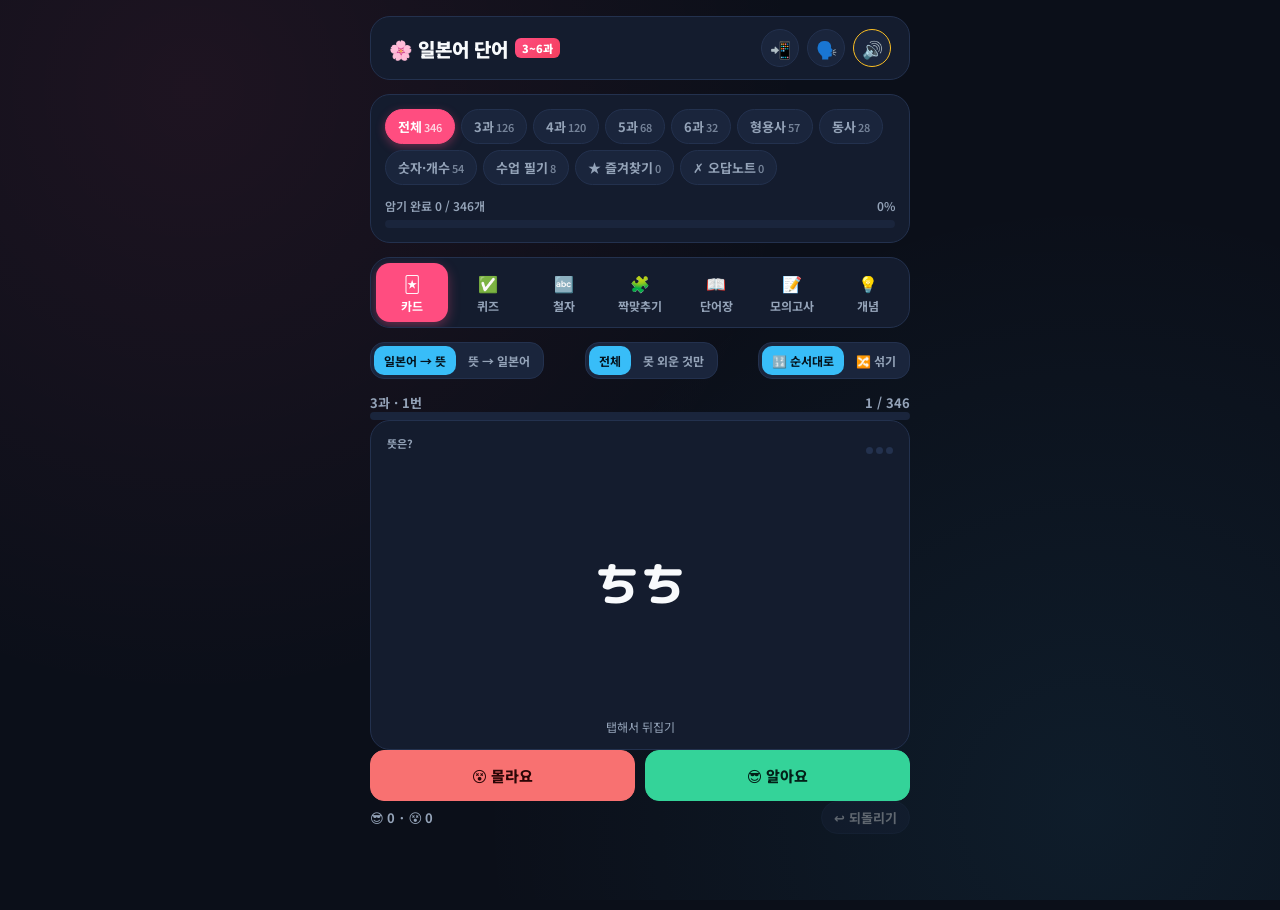
==== commit 3927ab80: "Add class notes: となり/よこ/そば, family お omission, ～こ counting, にまん Adds よこ, そば (側) and にまん as class-not" ====
--- a/index.html
+++ b/index.html
@@ -365,6 +365,12 @@
     .vrow { display: flex; align-items: center; gap: 10px; }
     .vrow > span { flex: 0 0 82px; white-space: nowrap; }
     .vrow select, .vrow input { flex: 1; min-width: 0; }
+    .vrow[hidden] { display: none; }
+    .vcheck { display: flex; align-items: center; gap: 6px; font-size: 12px; }
+    .vfound { font-size: 12px; overflow-wrap: anywhere; }
+    .vpresets { display: grid; grid-template-columns: repeat(3, minmax(0, 1fr)); gap: 6px; }
+    .vpresets button { background: var(--inner); color: var(--text); border: 1px solid var(--border); border-radius: var(--r-sm); padding: 9px 4px; font-size: 13px; font-weight: 700; }
+    .vpresets button.active { border-color: var(--primary); background: rgba(255,77,128,.18); }
     .vrow select { background: var(--inner); color: var(--text); border: 1px solid var(--border); border-radius: var(--r-sm); padding: 8px; font: inherit; }
     .vrow input[type=range] { accent-color: var(--primary); }
 
@@ -431,11 +437,21 @@
   </header>
 
   <div class="panel install-panel" id="voicePanel">
-    <div><b>🗣️ 목소리 설정</b></div>
-    <label class="vrow"><span>목소리</span><select id="voiceSelect"></select></label>
+    <div><b>🗣️ 목소리 설정</b> <small>누르면 바로 들려줘요</small></div>
+    <div class="vpresets" id="voicePresets">
+      <button data-p="base">🙂 기본</button>
+      <button data-p="high">👧 높은 목소리</button>
+      <button data-p="low">👨 낮은 목소리</button>
+      <button data-p="kid">🧒 아이 목소리</button>
+      <button data-p="slow">🐢 천천히</button>
+      <button data-p="fast">🐇 빠르게</button>
+    </div>
+    <label class="vrow" id="voiceRow"><span>폰 목소리</span><select id="voiceSelect"></select></label>
+    <label class="vcheck"><input type="checkbox" id="voiceAll"> 일본어가 아닌 목소리까지 모두 보기</label>
+    <div class="vfound" id="voiceFound"></div>
     <label class="vrow"><span>빠르기 <b id="rateVal"></b></span><input type="range" id="rateRange" min="0.5" max="1.3" step="0.05"></label>
-    <label class="vrow"><span>높낮이 <b id="pitchVal"></b></span><input type="range" id="pitchRange" min="0.5" max="1.6" step="0.1"></label>
-    <div class="btn-row"><button class="btn slim" id="voiceTest">▶ 들어 보기</button><button class="btn slim" id="voiceReset">처음 설정으로</button></div>
+    <label class="vrow"><span>높낮이 <b id="pitchVal"></b></span><input type="range" id="pitchRange" min="0.5" max="1.8" step="0.1"></label>
+    <button class="btn primary slim" id="voiceTest">▶ 들어 보기</button>
     <div id="voiceHelp"></div>
   </div>
 
@@ -728,6 +744,7 @@
       <summary>⑩ 개수 · 숫자 · 가격</summary>
       <div class="body">
         <p><b>개수 세기</b> (1~5는 교과서, 6~10과 ～こ는 정리하기·지도서 보충)</p>
+        <div class="rule">수업 필기: <b>～こ로 세기</b> = 원래 세던 숫자(<span class="jp">いち・に・さん…</span>) + <span class="jp">こ</span>. 1개는 <span class="jp">いちこ</span>가 아니라 <span class="jp">いっこ</span>! (6·8·10개도 <span class="jp">ろっこ・はっこ・じゅっこ</span>로 바뀌어요)</div>
         <div class="tbl-wrap"><table class="ctbl count">
           <tr><th></th><th>고유 수사</th><th>～こ(個)</th></tr>
           <tr><td>1</td><td class="j" data-say="ひとつ">ひとつ</td><td class="j" data-say="いっこ"><em>いっ</em>こ</td></tr>
@@ -747,7 +764,8 @@
           <div data-say="かきを よっつ ください。"><div class="j">かきを よっつ ください。</div><div class="k">감을 네 개 주세요.</div></div>
           <div data-say="かさを ください。"><div class="j">かさを ください。</div><div class="k">우산을 주세요.</div></div>
         </div>
-        <p><b>숫자 읽기</b>: 빨간 숫자는 발음이 바뀌어요! 3·6·8을 특히 조심하세요.</p>
+        <p><b>숫자 읽기</b>: 빨간 숫자는 발음이 바뀌어요! 3·6·8을 특히 조심하세요. (수업 필기 ★: 300·600·800·3,000·6,000)</p>
+        <p>만 단위: 10,000은 <span class="jp">いちまん</span>(いち 필수), 20,000은 <span class="jp">にまん</span> (수업 필기)</p>
         <div id="numTable"></div>
         <p><b>가격 묻고 답하기</b>: 일본 돈의 단위는 <span class="jp">円</span>(えん), 기호는 <b>￥</b>.</p>
         <div class="ex">
@@ -808,6 +826,9 @@
         </table></div>
         <ul class="dots-list">
           <li>형제·자매 호칭에는 '누나/언니'처럼 말하는 사람의 성별 구별이 없어요.</li>
+          <li><b>수업 필기</b>: 남에게 <b>내 가족</b>을 소개할 때는 <b>겸양어</b>(낮춤: <span class="jp">ちち・はは・あに…</span>), <b>다른 사람의 가족</b>을 말할 때와 내 가족을 부를 때는 <b>존경어</b>(높임: <span class="jp">おとうさん・おかあさん…</span>).</li>
+          <li><b>お 생략</b>: <span class="jp">おとうさん・おかあさん・おにいさん・おねえさん</span>은 앞의 <span class="jp">お</span>를 빼도 돼요 (<span class="jp">とうさん・かあさん・にいさん・ねえさん</span>). 하지만 <span class="jp">おとうとさん</span>은 <b>생략 ✕</b> — <span class="jp">おとうと</span>의 <span class="jp">お</span>는 원래 단어의 일부예요.</li>
+          <li><span class="jp">わたし</span>(나)에는 높이는 말이 없어요.</li>
           <li>직접 부를 때는 <span class="jp">お</span>를 빼거나(<span class="jp">かあさん</span>) <span class="jp">ちゃん</span>을 붙이기도 해요(<span class="jp">とうちゃん</span>). 아빠·엄마는 <span class="jp">パパ・ママ</span>.</li>
           <li>장음 주의: <span class="jp">おとうさん・おかあさん・おにいさん・おねえさん・おとうと・いもうと</span></li>
         </ul>
@@ -994,12 +1015,18 @@
           <div data-say="こたつの うえに みかんが あります。テレビの まえに ねこが います。"><div class="j">こたつの 上に みかんが あります。 / テレビの 前に ねこが います。</div><div class="k">고타쓰 위에 귤이 있습니다. / 텔레비전 앞에 고양이가 있습니다.</div></div>
         </div>
         <p>장소 묻기: <span class="jp">～は どこですか</span> 또는 <span class="jp">～は どこに ありますか(いますか)</span>. 친구끼리는 <span class="jp">どこ？</span></p>
-        <p><b>となり · よこ · そば</b> (지도서 보충, 모두 "옆")</p>
+        <p><b>となり · よこ · そば</b> (수업 필기 ★, 모두 "옆")</p>
         <div class="tbl-wrap"><table class="ctbl">
-          <tr><td class="j">となり</td><td>같은 종류가 나란히 있을 때 (사람 옆 사람, 건물 옆 건물)</td></tr>
-          <tr><td class="j">よこ</td><td>기준의 양옆, 수평으로 놓인 위치</td></tr>
-          <tr><td class="j">そば</td><td>방향 상관없이 가까이 (가장 넓게 쓰임)</td></tr>
+          <tr><td class="j" data-say="となり">① となり</td><td>같은 성질의 사물이나 사람이 나란히 이어져 있거나 가까이 있을 때 (사람 옆 사람, 건물 옆 건물)</td></tr>
+          <tr><td class="j" data-say="よこ">② よこ</td><td>중심이 되는 사물을 기준으로 수평 위치의 옆 (양옆)</td></tr>
+          <tr><td class="j" data-say="そば">③ そば</td><td>앞뒤·양옆·범위에 상관없이 가까운 거리 안이면 OK → 그래서 가장 넓게 쓰여요</td></tr>
         </table></div>
+        <div class="ox">
+          <div>○ がっこうの となりに としょかんが あります (건물 옆 건물)</div>
+          <div>○ はこの よこに ねこが います (상자의 옆쪽)</div>
+          <div>○ えきの そばに コンビニが あります (역 근처)</div>
+          <div class="x">주의: 5과 단어 そば(메밀국수)와 소리가 같아요! <span class="jp">そばに します</span> = 소바로 할게요</div>
+        </div>
       </div>
     </details>
 
@@ -1240,7 +1267,7 @@
   [4,'みかん','蜜柑','미캉','명사','귤',''],
   [4,'ひゃく','百','햐쿠','수사','백 (100)',''],
   [4,'せん','千','센','수사','천 (1,000)',''],
-  [4,'いちまん','一万','이치만','수사','만 (10,000)','만 단위에는 반드시 いち를 붙임'],
+  [4,'いちまん','一万','이치만','수사','만 (10,000)','만 단위에는 반드시 いち를 붙임. 2만은 にまん (수업 필기)'],
   [4,'すみません','','스미마셍','인사말','저기요, 실례합니다, 미안합니다','사람을 부를 때(여기요), 사과할 때(미안합니다), 고마울 때(감사합니다) 모두 써요'],
   [4,'ペン','','펭','명사','펜',''],
   [4,'いくら','幾ら','이쿠라','의문사','얼마','가격을 물어볼 때'],
@@ -1266,8 +1293,8 @@
   [4,'げんきだ','元気だ','겡키다','な형용사','건강하다, 기운차다',''],
   [4,'たいへんだ','大変だ','타이헨다','な형용사','힘들다, 큰일이다','부사로 쓰이면 "매우"'],
   [4,'にぎやかだ','賑やかだ','니기야카다','な형용사','번화하다, 북적이다','과거형은 にぎやかでした (にぎやかった ✕)'],
-  [4,'～へ','','~에','조사','~에게 (편지 받는 사람)','편지에서 받는 사람 이름 뒤에 붙여요 (りこちゃんへ). 발음은 [e]! 이동 방향 "~로"의 뜻도 있어요','え'],
-  [4,'～より','','~요리','조사','~(으)로부터 (편지 보낸 사람)','편지에서 보낸 사람 이름 뒤에 붙여요 (ソミより). 비교할 때는 "~보다"의 뜻도 있어요'],
+  [4,'～へ','','~에','조사','~에게 (편지 받는 사람)','to의 뜻 (수업 필기). 편지에서 받는 사람 이름 뒤에 붙여요 (りこちゃんへ). 발음은 [e]! 이동 방향 "~로"의 뜻도 있어요','え'],
+  [4,'～より','','~요리','조사','~(으)로부터 (편지 보낸 사람)','from의 뜻 (수업 필기). 편지에서 보낸 사람 이름 뒤에 붙여요 (ソミより). 비교할 때는 "~보다"의 뜻도 있어요'],
   [4,'うれしい','嬉しい','우레시-','い형용사','기쁘다',''],
   [4,'いらっしゃいませ','','이랏샤이마세','인사말','어서 오십시오 (가게)','가게 등에서 손님을 맞이할 때'],
   [4,'どんな','','돈나','연체사','어떤 ~','성질·상태를 물을 때 명사 앞에 붙임'],
@@ -1290,7 +1317,7 @@
   [5,'うえ','上','우에','명사','위',''],
   [5,'した','下','시타','명사','아래',''],
   [5,'なか','中','나카','명사','안, 가운데',''],
-  [5,'となり','','토나리','명사','옆','같은 종류가 나란히 있을 때 (よこ·そば와 구별)'],
+  [5,'となり','','토나리','명사','옆','같은 성질의 사물이나 사람이 나란히 이어져 있거나 가까이 있을 때 (수업 필기). よこ·そば와 구별'],
   [5,'ひだり','左','히다리','명사','왼쪽',''],
   [5,'みぎ','右','미기','명사','오른쪽',''],
   [5,'まえ','前','마에','명사','앞',''],
@@ -1304,7 +1331,7 @@
   [5,'こうえん','公園','코-엔','명사','공원',''],
   [5,'いぬ','犬','이누','명사','개',''],
   [5,'～に します','','~니 시마스','관용 표현','~(으)로 하겠습니다','何に しますか → そばに します (반말: ～に する)','にします'],
-  [5,'そば','','소바','명사','소바 (메밀국수)',''],
+  [5,'そば','','소바','명사','소바 (메밀국수)','곁·근처라는 뜻의 そば(側)와 소리가 같아요. 문장에서 구별하기: そばに します(소바로 할게요) / がっこうの そばに あります(학교 근처에 있어요)'],
   [5,'メニュー','','메뉴-','명사','메뉴',''],
   [5,'ぎゅうどん','牛丼','규-동','명사','규동 (소고기덮밥)',''],
   [5,'コーラ','','코-라','명사','콜라',''],
@@ -1404,11 +1431,11 @@
   ['A','かえる','帰る','카에루','동사','돌아오다, 돌아가다','おかえり의 かえり가 여기서 나와요'],
 
   // 교과서·지도서에서 추가 (본문, 듣고 말하기, 확인하기, 보충 설명)
-  ['B','おとうさん','お父さん','오토-상','명사','(남의) 아버지 / (직접 부를 때) 아빠','남의 아버지를 말할 때, 내 아버지를 직접 부를 때 쓰는 말. 남에게 내 아버지를 말할 때는 ちち'],
-  ['B','おかあさん','お母さん','오카-상','명사','(남의) 어머니 / (직접 부를 때) 엄마','남의 어머니를 말할 때, 내 어머니를 직접 부를 때 쓰는 말. 남에게 내 어머니를 말할 때는 はは'],
-  ['B','おにいさん','お兄さん','오니-상','명사','(남의) 형, 오빠','남의 형·오빠를 말할 때 쓰는 말. 남에게 내 형·오빠를 말할 때는 あに, 직접 부를 때는 おにいちゃん'],
-  ['B','おねえさん','お姉さん','오네-상','명사','(남의) 누나, 언니','남의 누나·언니를 말할 때 쓰는 말. 남에게 내 누나·언니를 말할 때는 あね, 직접 부를 때는 おねえちゃん'],
-  ['B','おとうとさん','弟さん','오토-토상','명사','(남의) 남동생','남의 남동생을 말할 때 쓰는 말. 남에게 내 남동생을 말할 때는 おとうと'],
+  ['B','おとうさん','お父さん','오토-상','명사','(남의) 아버지 / (직접 부를 때) 아빠','남의 아버지를 말할 때, 내 아버지를 직접 부를 때 쓰는 말 (존경어). お를 빼고 とうさん이라고도 해요. 남에게 내 아버지를 말할 때는 ちち'],
+  ['B','おかあさん','お母さん','오카-상','명사','(남의) 어머니 / (직접 부를 때) 엄마','남의 어머니를 말할 때, 내 어머니를 직접 부를 때 쓰는 말 (존경어). お를 빼고 かあさん이라고도 해요. 남에게 내 어머니를 말할 때는 はは'],
+  ['B','おにいさん','お兄さん','오니-상','명사','(남의) 형, 오빠','남의 형·오빠를 말할 때 쓰는 말 (존경어). お를 빼고 にいさん이라고도 해요. 남에게 내 형·오빠를 말할 때는 あに, 직접 부를 때는 おにいちゃん'],
+  ['B','おねえさん','お姉さん','오네-상','명사','(남의) 누나, 언니','남의 누나·언니를 말할 때 쓰는 말 (존경어). お를 빼고 ねえさん이라고도 해요. 남에게 내 누나·언니를 말할 때는 あね, 직접 부를 때는 おねえちゃん'],
+  ['B','おとうとさん','弟さん','오토-토상','명사','(남의) 남동생','남의 남동생을 말할 때 쓰는 말 (존경어). お를 빼면 안 돼요 (とうとさん ✕): おとうと의 お는 원래 단어의 일부. 남에게 내 남동생을 말할 때는 おとうと'],
   ['B','いもうとさん','妹さん','이모-토상','명사','(남의) 여동생','남의 여동생을 말할 때 쓰는 말. 남에게 내 여동생을 말할 때는 いもうと'],
   ['B','おにいちゃん','お兄ちゃん','오니-쨩','명사','형, 오빠 (직접 부를 때)','내 형·오빠를 직접 부를 때 쓰는 말 (おにいさん이라고도 해요). 남에게 말할 때는 あに'],
   ['B','おねえちゃん','お姉ちゃん','오네-쨩','명사','누나, 언니 (직접 부를 때)','내 누나·언니를 직접 부를 때 쓰는 말 (おねえさん이라고도 해요). 남에게 말할 때는 あね'],
@@ -1504,7 +1531,7 @@
   ['N','やっつ','八つ','얏츠','수사','여덟 개','촉음 っ 주의'],
   ['N','ここのつ','九つ','코코노츠','수사','아홉 개',''],
   ['N','とお','十','토-','수사','열 개','つ가 붙지 않아요'],
-  ['N','いっこ','一個','익코','조수사','한 개 (～こ로 세기)','지도서 보충: 숫자 + こ(個)로도 셀 수 있어요'],
+  ['N','いっこ','一個','익코','조수사','한 개 (～こ로 세기)','원래 세던 숫자(いち·に·さん…) + こ(個). 1개는 いちこ가 아니라 いっこ! (6·8·10개도 ろっこ·はっこ·じゅっこ로 바뀌어요)'],
   ['N','にこ','二個','니코','조수사','두 개 (～こ로 세기)',''],
   ['N','さんこ','三個','상코','조수사','세 개 (～こ로 세기)',''],
   ['N','よんこ','四個','용코','조수사','네 개 (～こ로 세기)',''],
@@ -1536,7 +1563,10 @@
   ['M','ごめんなさい','','고멘나사이','인사말','미안합니다 (사과)','필기 순서상 すみません보다 한 단계 정중'],
   ['M','もうしわけございません','申し訳ございません','모-시와케 고자이마센','인사말','정말 죄송합니다 (가장 정중)','사과 표현 중 가장 정중한 말'],
   ['M','すむ','済む','스무','동사','① 끝나다 ② 면목이 서다','すみません의 어원 (すみません = 끝나지 않다, 면목이 서지 않다). 1그룹 → すみます'],
-  ['M','てみやげ','手土産','테미야게','명사','(방문할 때 들고 가는) 선물, 먹거리','가정 방문 때 들고 가요. おみやげ는 여행 기념 선물'],
+  ['M','てみやげ','手土産','테미야게','명사','(방문할 때 들고 가는) 선물, 먹거리','가정 방문 때 들고 가는 소소한 먹거리 (수업 필기). おみやげ는 여행지에서 사 온 기념 선물'],
+  ['M','よこ','横','요코','명사','옆 (기준의 양옆)','중심이 되는 사물을 기준으로 수평 위치의 옆 (수업 필기). となり·そば와 구별'],
+  ['M','そば','側','소바','명사','곁, 근처','앞뒤·양옆 방향에 상관없이 가까운 거리 안이면 OK → 가장 넓게 쓰는 "옆" (수업 필기). 메밀국수 そば와 소리가 같아요!'],
+  ['M','にまん','二万','니만','수사','이만 (20,000)','1만만 いちまん, 2만은 にまん (수업 필기)'],
 ];
 
 /* 교과서 단어장 밖의 단어를 각 과의 알맞은 자리에 끼워 넣기
@@ -1563,13 +1593,14 @@
   [4, 'みかん', 'B:かき B:かさ N:いち N:に N:さん N:よん N:ご N:ろく N:なな N:はち N:きゅう N:じゅう'],
   [4, 'ひゃく', 'N:にひゃく N:さんびゃく N:よんひゃく N:ごひゃく N:ろっぴゃく N:ななひゃく N:はっぴゃく N:きゅうひゃく'],
   [4, 'せん', 'N:にせん N:さんぜん N:よんせん N:ごせん N:ろくせん N:ななせん N:はっせん N:きゅうせん'],
-  [4, 'いちまん', 'N:いっこ N:にこ N:さんこ N:よんこ N:ごこ N:ろっこ N:ななこ N:はっこ N:きゅうこ N:じゅっこ'],
+  [4, 'いちまん', 'M:にまん N:いっこ N:にこ N:さんこ N:よんこ N:ごこ N:ろっこ N:ななこ N:はっこ N:きゅうこ N:じゅっこ'],
   [4, 'すみません', 'M:すむ M:ごめん M:ごめんなさい M:もうしわけございません'],
   [4, 'ありがとう', 'B:～ございます B:おはよう'],
   [4, 'そつぎょう', 'B:せんぱい'],
   [4, 'ほう', 'B:やま B:くだもの B:いちばん B:なに'],
   [4, 'いらっしゃいませ', 'B:てるてるぼうず'],
   [4, 'まち', 'B:とうきょう'],
+  [5, 'となり', 'M:よこ M:そば'],
   // 6과: 교과서 동사 뒤에 그룹 연습용 심화 동사
   [6, 'する', 'V:はいる V:はしる V:しる V:きる V:おきる V:ねる V:でる V:わかる V:つくる V:かく V:のむ V:かう V:まつ V:きく'],
 ];
@@ -1583,7 +1614,7 @@
 const WORDS = [];
 { const cnt = {3: 0, 4: 0, 5: 0, 6: 0, A: 0, B: 0, C: 0, N: 0, V: 0, M: 0};
   // 공식 단어장(3~6과)에 있는 단어는 다른 묶음에서 빼기. id는 예전 그대로 둬서 외운 기록이 안 섞이게
-  const key = r => r[1].replace(/[～\-]/g, '') + '|' + r[4];
+  const key = r => r[1].replace(/[～\-]/g, '') + '|' + r[4] + '|' + r[2]; // そば(메밀국수)와 そば(側 곁)는 다른 단어
   const official = new Set(RAW.filter(r => typeof r[0] === 'number').map(key));
   const all = [];
   RAW.forEach(([l, w, k, p, pos, m, n, tts]) => {
@@ -1686,16 +1717,23 @@
 function speak(text, force) {
   if (!force && !S.sound) return;
   if (!('speechSynthesis' in window)) return;
-  speechSynthesis.cancel();
   const u = new SpeechSynthesisUtterance(text);
   u.lang = 'ja-JP'; u.rate = S.rate || 0.85; u.pitch = S.pitch || 1;
   const v = pickVoice();
   if (v) u.voice = v;
-  speechSynthesis.speak(u);
+  speak.u = u; // 일부 브라우저는 붙잡아 두지 않으면 말하다 끊겨요
+  // 말하는 중에 끊고 바로 다시 말하면 소리가 안 나는 폰이 있어서 살짝 기다렸다가 말하기
+  if (speechSynthesis.speaking || speechSynthesis.pending) { speechSynthesis.cancel(); setTimeout(() => speechSynthesis.speak(u), 80); }
+  else { speechSynthesis.cancel(); speechSynthesis.speak(u); }
 }
 // 이 기기에 있는 일본어 목소리 (기기마다 달라요)
-const jaVoices = () => { try { return speechSynthesis.getVoices().filter(v => v.lang && /^ja/i.test(v.lang.replace('_', '-'))); } catch (e) { return []; } };
-const pickVoice = () => { const vs = jaVoices(); return vs.find(v => v.voiceURI === S.voice) || vs.find(v => v.default) || vs[0]; };
+const allVoices = () => { try { return speechSynthesis.getVoices() || []; } catch (e) { return []; } };
+const isJa = v => /^ja/i.test(String(v.lang || '').replace('_', '-')) || /日本|japan|kyoko|otoya|hattori|o-ren|ichiro|ayumi|haruka|sayaka|nanami|keita/i.test(v.name || '');
+const isHQ = v => /premium|enhanced|neural|natural|고품질|향상|프리미엄/i.test((v.name || '') + ' ' + (v.voiceURI || ''));
+// 고품질(설정에서 내려받은) 목소리를 위로
+const jaVoices = () => allVoices().filter(isJa).sort((a, b) => isHQ(b) - isHQ(a));
+// 따로 안 골랐으면 목소리를 지정하지 않아요 → 폰 설정에서 고른 일본어 목소리(내려받은 것)가 그대로 나와요
+const pickVoice = () => S.voice ? allVoices().find(v => v.voiceURI === S.voice) || null : null;
 
 /* ============================================================
    3. 범위 선택 & 진도
@@ -2145,8 +2183,8 @@
 const COUNTS = { ひとつ: 1, ふたつ: 2, みっつ: 3, よっつ: 4, いつつ: 5, むっつ: 6, ななつ: 7, やっつ: 8, ここのつ: 9, とお: 10,
   いっこ: 1, にこ: 2, さんこ: 3, よんこ: 4, ごこ: 5, ろっこ: 6, ななこ: 7, はっこ: 8, きゅうこ: 9, じゅっこ: 10 };
 const SYNONYMS = [['キャラべん', 'キャラクターべんとう'], ['ごめん', 'ごめんなさい', 'すみません', 'もうしわけございません'], ['てみやげ', 'おみやげ', 'プレゼント'], ['うん', 'うんうん', 'はい'], ['ああ', 'あ', 'わあ'],
-  ['とくいだ', 'じょうずだ'], ['いらっしゃい', 'いらっしゃいませ', 'ようこそ'], ['あの', 'あのう'], ['ともだち', 'ゆうじん']];
-const clash = (a, b) => (COUNTS[a.bare] && COUNTS[a.bare] === COUNTS[b.bare]) || SYNONYMS.some(g => g.includes(a.bare) && g.includes(b.bare));
+  ['とくいだ', 'じょうずだ'], ['いらっしゃい', 'いらっしゃいませ', 'ようこそ'], ['あの', 'あのう'], ['ともだち', 'ゆうじん'], ['となり', 'よこ', 'そば'], ['いちまん', 'にまん']];
+const clash = (a, b) => a.bare === b.bare || (COUNTS[a.bare] && COUNTS[a.bare] === COUNTS[b.bare]) || SYNONYMS.some(g => g.includes(a.bare) && g.includes(b.bare));
 function distractors(w, key) {
   const ok = x => x.id !== w.id && x[key] !== w[key] && !clash(w, x);
   const same = shuffle(WORDS.filter(x => ok(x) && x.pos === w.pos));
@@ -2806,25 +2844,48 @@
 bindSeg('#examSeg', 'examSet', renderExam);
 
 // 목소리 설정
+// 느낌 버튼은 폰에 일본어 목소리가 하나뿐이어도 항상 동작해요 (높낮이·빠르기로 바꿈)
+const VPRESET = { base: [1, 0.85], high: [1.4, 0.9], low: [0.6, 0.85], kid: [1.8, 0.95], slow: [1, 0.6], fast: [1, 1.15] };
+const SAMPLE = 'こんにちは。いっしょに にほんごを べんきょうしましょう。';
 function paintVoice() {
-  const vs = jaVoices(), cur = pickVoice();
-  $('#voiceSelect').innerHTML = vs.length
-    ? vs.map((v, i) => `<option value="${esc(v.voiceURI)}" ${v === cur ? 'selected' : ''}>${esc(v.name.replace(/^(Microsoft|Google)\s*/, ''))}${v.localService === false ? ' (인터넷)' : ''}</option>`).join('')
-    : '<option>일본어 목소리가 없어요</option>';
-  $('#voiceSelect').disabled = vs.length < 2;
-  $('#rateRange').value = S.rate || 0.85; $('#rateVal').textContent = '×' + (+(S.rate || 0.85)).toFixed(2);
-  $('#pitchRange').value = S.pitch || 1; $('#pitchVal').textContent = (+(S.pitch || 1)).toFixed(1);
-  $('#voiceHelp').innerHTML = (vs.length < 2 ? `이 기기에는 일본어 목소리가 ${vs.length ? '하나뿐' : '없어'}이에요. 높낮이·빠르기로 느낌을 바꿀 수 있어요.<br>` : `이 기기의 일본어 목소리 ${vs.length}개 중에서 고를 수 있어요.<br>`)
-    + '<b>목소리 더 받기</b> · 아이폰: 설정 → 손쉬운 사용 → 읽기 및 말하기 → 음성 → 일본어 (Kyoko·Otoya 등 내려받기)<br>· 안드로이드: 설정 → 텍스트 음성 변환(TTS) → Google 음성 엔진 ⚙ → 음성 데이터 설치 → 일본어 → 목소리 고르기';
+  const all = allVoices(), ja = jaVoices(), cur = pickVoice();
+  const list = $('#voiceAll').checked ? [...ja, ...all.filter(v => !isJa(v))] : ja;
+  const r = S.rate || 0.85, pt = S.pitch || 1;
+  $('#voicePresets').querySelectorAll('button').forEach(b => { const [pp, rr] = VPRESET[b.dataset.p]; b.classList.toggle('active', Math.abs(pp - pt) < .05 && Math.abs(rr - r) < .03); });
+  const label = v => `${isHQ(v) ? '⭐ ' : ''}${v.name.replace(/^(Microsoft|Google)\s*/, '')}${isJa(v) ? '' : ' · ' + v.lang}${v.localService === false ? ' (인터넷)' : ''}`;
+  $('#voiceSelect').innerHTML = `<option value="">📱 폰 설정에서 고른 일본어 목소리 (추천)</option>`
+    + list.map(v => `<option value="${esc(v.voiceURI)}" ${v === cur ? 'selected' : ''}>${esc(label(v))}</option>`).join('')
+    + (S.voice && !cur ? `<option value="${esc(S.voice)}" selected>(고른 목소리를 지금 못 찾음)</option>` : '');
+  $('#voiceFound').textContent = all.length ? `이 화면에서 찾은 일본어 목소리 ${ja.length}개${ja.length ? ': ' + ja.map(v => v.name).join(', ') : ''}` : '목소리 목록을 불러오는 중이거나, 이 화면에서는 목록을 볼 수 없어요. 그래도 "폰 설정 목소리"로는 소리가 나요.';
+  $('#rateRange').value = r; $('#rateVal').textContent = '×' + (+r).toFixed(2);
+  $('#pitchRange').value = pt; $('#pitchVal').textContent = (+pt).toFixed(1);
+  const can = 'speechSynthesis' in window;
+  $('#voiceRow').hidden = !can;
+  $('#voiceHelp').innerHTML = !can ? '⚠️ 이 화면에서는 소리 내기를 지원하지 않아요. 사파리·크롬 같은 브라우저나 홈 화면 앱으로 열어 주세요.'
+    : '<b>설정에서 내려받은 목소리 쓰기</b><br>'
+      + '· <b>아이폰</b>: 설정 → 손쉬운 사용 → 읽기 및 말하기 → 음성 → <b>일본어</b> → 쓰고 싶은 목소리를 <b>눌러서 체크(✓)</b>. 그다음 이 앱을 완전히 껐다 켜고 위 칸을 <b>📱 폰 설정 목소리</b>로 두면 그 목소리로 나와요. 목록에 ⭐ 붙은 것이 고품질 목소리예요. (Siri 목소리는 애플이 웹 앱에 열어 주지 않아서 못 써요)<br>'
+      + '· <b>안드로이드</b>: 설정 → 텍스트 음성 변환(TTS) → Google 음성 엔진 ⚙ → 음성 데이터 설치 → 일본어 → 목소리(1~4) 고르기. 그다음 이 앱을 껐다 켜고 위 칸을 <b>📱 폰 설정 목소리</b>로 두면 돼요.<br>'
+      + '· 목소리를 바꿨으면 느낌 버튼은 <b>🙂 기본</b>으로 두는 게 가장 자연스러워요.';
 }
 if ('speechSynthesis' in window) { try { speechSynthesis.addEventListener('voiceschanged', paintVoice); } catch (e) { speechSynthesis.onvoiceschanged = paintVoice; } }
-$('#voiceBtn').onclick = () => { paintVoice(); $('#voicePanel').classList.toggle('show'); };
-$('#voiceSelect').onchange = e => { S.voice = e.target.value; save(); speak('こんにちは。わたしの なまえは さくらです。', true); };
+// 아이폰은 목소리 목록을 늦게 알려 줘서, 설정 창을 연 뒤 몇 초 동안 다시 확인
+function watchVoices() {
+  let n = allVoices().length, tries = 0;
+  clearInterval(watchVoices.t);
+  watchVoices.t = setInterval(() => { const m = allVoices().length; if (m !== n) { n = m; paintVoice(); } if (++tries > 16) clearInterval(watchVoices.t); }, 300);
+}
+$('#voiceAll').onchange = paintVoice;
+$('#voiceBtn').onclick = () => { try { allVoices(); } catch (e) {} paintVoice(); watchVoices(); $('#voicePanel').classList.toggle('show'); if ($('#voicePanel').classList.contains('show')) $('#voicePanel').scrollIntoView({ block: 'nearest', behavior: 'smooth' }); };
+$('#voicePresets').onclick = e => {
+  const b = e.target.closest('button'); if (!b) return;
+  [S.pitch, S.rate] = VPRESET[b.dataset.p]; save(); paintVoice();
+  speak(SAMPLE, true); toast(b.textContent.trim() + ' 적용!');
+};
+$('#voiceSelect').onchange = e => { if (e.target.value) S.voice = e.target.value; else delete S.voice; save(); paintVoice(); speak(SAMPLE, true); };
 $('#rateRange').oninput = e => { S.rate = +e.target.value; $('#rateVal').textContent = '×' + S.rate.toFixed(2); };
 $('#pitchRange').oninput = e => { S.pitch = +e.target.value; $('#pitchVal').textContent = S.pitch.toFixed(1); };
-$('#rateRange').onchange = $('#pitchRange').onchange = () => { save(); speak('ありがとう ございます', true); };
-$('#voiceTest').onclick = () => speak('こんにちは。いっしょに にほんごを べんきょうしましょう。', true);
-$('#voiceReset').onclick = () => { delete S.voice; S.rate = 0.85; S.pitch = 1; save(); paintVoice(); speak('こんにちは', true); };
+$('#rateRange').onchange = $('#pitchRange').onchange = () => { save(); paintVoice(); speak('ありがとう ございます', true); };
+$('#voiceTest').onclick = () => speak(SAMPLE, true);
 paintVoice();
 const paintSound = () => { $('#soundBtn').classList.toggle('on', S.sound); $('#soundBtn').textContent = S.sound ? '🔊' : '🔇'; };
 $('#soundBtn').onclick = () => { S.sound = !S.sound; save(); paintSound(); toast(S.sound ? '자동 발음 켜짐' : '자동 발음 꺼짐 (🔊 버튼은 계속 동작)'); };
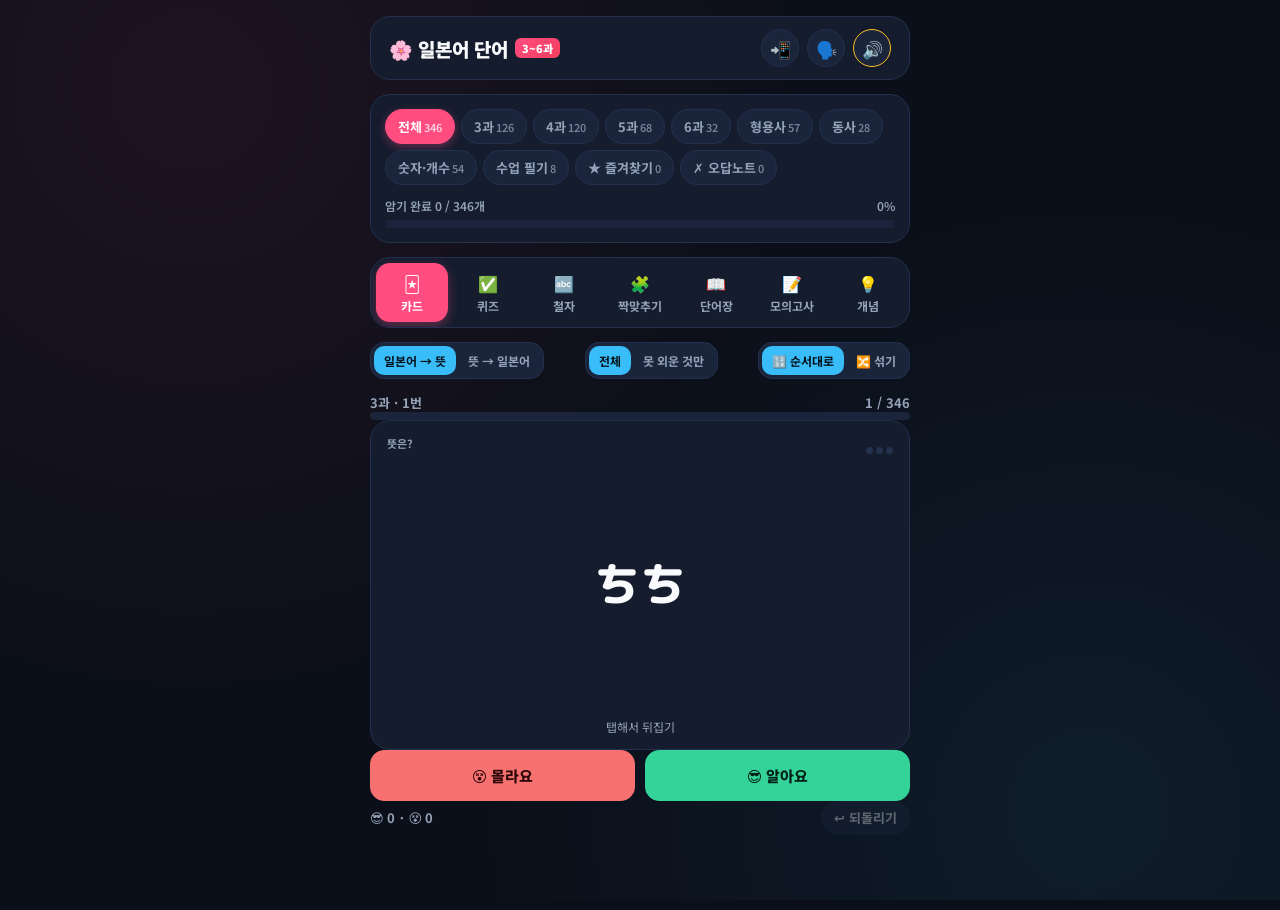
==== commit d15273ed: "Match family-term note: 존경어 when calling others' or my family Co-Authored-By: Claude Opus 5.5 <norep" ====
--- a/index.html
+++ b/index.html
@@ -744,7 +744,7 @@
       <summary>⑩ 개수 · 숫자 · 가격</summary>
       <div class="body">
         <p><b>개수 세기</b> (1~5는 교과서, 6~10과 ～こ는 정리하기·지도서 보충)</p>
-        <div class="rule">수업 필기: <b>～こ로 세기</b> = 원래 세던 숫자(<span class="jp">いち・に・さん…</span>) + <span class="jp">こ</span>. 1개는 <span class="jp">いちこ</span>가 아니라 <span class="jp">いっこ</span>! (6·8·10개도 <span class="jp">ろっこ・はっこ・じゅっこ</span>로 바뀌어요)</div>
+        <div class="rule">수업 필기: <b>개수 표현(조수사) ～こ로 세기</b> = 원래 세던 숫자(<span class="jp">いち・に・さん…</span>) + <span class="jp">こ</span>. 1개는 <span class="jp">いちこ</span>가 아니라 <span class="jp">いっこ</span>! (6·8·10개도 <span class="jp">ろっこ・はっこ・じゅっこ</span>로 바뀌어요)</div>
         <div class="tbl-wrap"><table class="ctbl count">
           <tr><th></th><th>고유 수사</th><th>～こ(個)</th></tr>
           <tr><td>1</td><td class="j" data-say="ひとつ">ひとつ</td><td class="j" data-say="いっこ"><em>いっ</em>こ</td></tr>
@@ -826,7 +826,7 @@
         </table></div>
         <ul class="dots-list">
           <li>형제·자매 호칭에는 '누나/언니'처럼 말하는 사람의 성별 구별이 없어요.</li>
-          <li><b>수업 필기</b>: 남에게 <b>내 가족</b>을 소개할 때는 <b>겸양어</b>(낮춤: <span class="jp">ちち・はは・あに…</span>), <b>다른 사람의 가족</b>을 말할 때와 내 가족을 부를 때는 <b>존경어</b>(높임: <span class="jp">おとうさん・おかあさん…</span>).</li>
+          <li><b>수업 필기</b>: 남에게 <b>내 가족</b>을 소개할 때는 <b>겸양어</b>(낮춤: <span class="jp">ちち・はは・あに…</span>), <b>다른 사람의 가족</b>을 말할 때, 그리고 <b>다른 사람이나 내 가족을 부를 때</b>는 <b>존경어</b>(높임: <span class="jp">おとうさん・おかあさん…</span>).</li>
           <li><b>お 생략</b>: <span class="jp">おとうさん・おかあさん・おにいさん・おねえさん</span>은 앞의 <span class="jp">お</span>를 빼도 돼요 (<span class="jp">とうさん・かあさん・にいさん・ねえさん</span>). 하지만 <span class="jp">おとうとさん</span>은 <b>생략 ✕</b> — <span class="jp">おとうと</span>의 <span class="jp">お</span>는 원래 단어의 일부예요.</li>
           <li><span class="jp">わたし</span>(나)에는 높이는 말이 없어요.</li>
           <li>직접 부를 때는 <span class="jp">お</span>를 빼거나(<span class="jp">かあさん</span>) <span class="jp">ちゃん</span>을 붙이기도 해요(<span class="jp">とうちゃん</span>). 아빠·엄마는 <span class="jp">パパ・ママ</span>.</li>
@@ -932,7 +932,7 @@
         <p><b>비상 대비용품</b>: 일본은 '불의 고리'라 불리는 환태평양 조산대에 있어 지진과 화산 활동이 잦아요. 그래서 현관에 비상 대비용품을 준비해 둬요.</p>
         <p><b>방문 예절</b></p>
         <ul class="dots-list">
-          <li>약속을 미리 하고 방문하기, 작은 선물(<span class="jp">てみやげ</span>: 방문할 때 들고 가는 먹거리) 준비하기</li>
+          <li>약속을 미리 하고 방문하기, 작은 선물(<span class="jp">てみやげ</span>: 방문할 때 손수 들고 가는 소소한 먹거리, 手 = 손) 준비하기</li>
           <li>현관에서 신발 코가 입구 쪽을 향하게 벗어 놓기</li>
           <li>와시쓰에 들어갈 때는 슬리퍼 벗기</li>
           <li>문턱, 다다미 끝부분, 방석은 밟지 않기</li>
@@ -1531,7 +1531,7 @@
   ['N','やっつ','八つ','얏츠','수사','여덟 개','촉음 っ 주의'],
   ['N','ここのつ','九つ','코코노츠','수사','아홉 개',''],
   ['N','とお','十','토-','수사','열 개','つ가 붙지 않아요'],
-  ['N','いっこ','一個','익코','조수사','한 개 (～こ로 세기)','원래 세던 숫자(いち·に·さん…) + こ(個). 1개는 いちこ가 아니라 いっこ! (6·8·10개도 ろっこ·はっこ·じゅっこ로 바뀌어요)'],
+  ['N','いっこ','一個','익코','조수사','한 개 (～こ로 세기)','개수 표현(조수사) こ(個): 원래 세던 숫자(いち·に·さん…) + こ. 1개는 いちこ가 아니라 いっこ! (6·8·10개도 ろっこ·はっこ·じゅっこ로 바뀌어요)'],
   ['N','にこ','二個','니코','조수사','두 개 (～こ로 세기)',''],
   ['N','さんこ','三個','상코','조수사','세 개 (～こ로 세기)',''],
   ['N','よんこ','四個','용코','조수사','네 개 (～こ로 세기)',''],
@@ -1563,7 +1563,7 @@
   ['M','ごめんなさい','','고멘나사이','인사말','미안합니다 (사과)','필기 순서상 すみません보다 한 단계 정중'],
   ['M','もうしわけございません','申し訳ございません','모-시와케 고자이마센','인사말','정말 죄송합니다 (가장 정중)','사과 표현 중 가장 정중한 말'],
   ['M','すむ','済む','스무','동사','① 끝나다 ② 면목이 서다','すみません의 어원 (すみません = 끝나지 않다, 면목이 서지 않다). 1그룹 → すみます'],
-  ['M','てみやげ','手土産','테미야게','명사','(방문할 때 들고 가는) 선물, 먹거리','가정 방문 때 들고 가는 소소한 먹거리 (수업 필기). おみやげ는 여행지에서 사 온 기념 선물'],
+  ['M','てみやげ','手土産','테미야게','명사','(방문할 때 들고 가는) 선물, 먹거리','가정 방문 때 들고 가는 소소한 먹거리 (수업 필기). 手(て) = 손 → 손수 들고 가는 선물. おみやげ는 여행지에서 사 온 기념 선물'],
   ['M','よこ','横','요코','명사','옆 (기준의 양옆)','중심이 되는 사물을 기준으로 수평 위치의 옆 (수업 필기). となり·そば와 구별'],
   ['M','そば','側','소바','명사','곁, 근처','앞뒤·양옆 방향에 상관없이 가까운 거리 안이면 OK → 가장 넓게 쓰는 "옆" (수업 필기). 메밀국수 そば와 소리가 같아요!'],
   ['M','にまん','二万','니만','수사','이만 (20,000)','1만만 いちまん, 2만은 にまん (수업 필기)'],
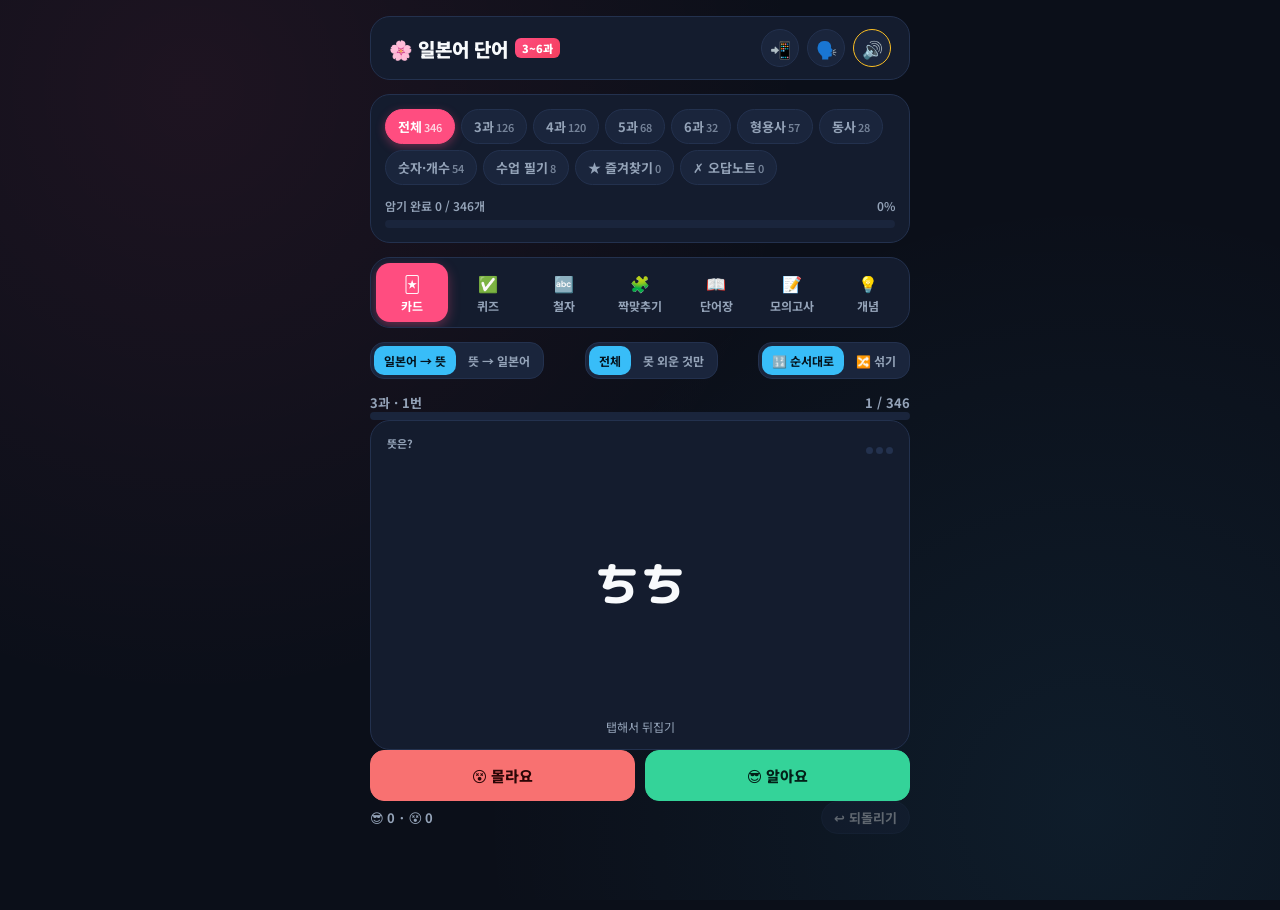
==== commit 8b844ed0: "Add page 76 notes: gift words and era-year dates on coins Co-Authored-By: Claude Opus 5.5 <noreply@a" ====
--- a/index.html
+++ b/index.html
@@ -946,7 +946,12 @@
     <details>
       <summary>⑰ 선물 · 화폐 · 소비세 · 결제</summary>
       <div class="body">
-        <p><b><span class="jp">おみやげ</span> vs <span class="jp">プレゼント</span></b>: おみやげ는 여행지에서 사 온 과자나 특산품 선물, プレゼント는 생일 같은 특별한 날의 선물이에요.</p>
+        <p><b>선물 문화</b> (교과서 76쪽 + 수업 필기)</p>
+        <div class="tbl-wrap"><table class="ctbl">
+          <tr><td class="j" data-say="おみやげ">おみやげ</td><td>여행지에서 기념으로 사 온 과자나 지역 특산물</td></tr>
+          <tr><td class="j" data-say="プレゼント">プレゼント</td><td>생일 같은 특별한 날을 위한 선물</td></tr>
+          <tr><td class="j" data-say="てみやげ">てみやげ</td><td>가정 방문 때 손수(手 = 손) 들고 가는 소소한 먹거리 (수업 필기)</td></tr>
+        </table></div>
         <div class="tbl-wrap"><table class="ctbl">
           <tr><th>지역</th><th>대표 특산품 (오미야게)</th></tr>
           <tr><td>北海道 (홋카이도)</td><td>白い恋人 (화이트 초콜릿 쿠키)</td></tr>
@@ -958,6 +963,7 @@
         </table></div>
         <p><b>일본의 공예품</b>: <span class="jp">まねきねこ</span>(복을 부르는 고양이), <span class="jp">おまもり</span>(부적), <span class="jp">だるま</span>(소원을 빌며 한쪽 눈을 그리는 오뚝이), <span class="jp">てまり</span>(색실로 수놓은 공), <span class="jp">こけし</span>(동북 지방의 둥근 머리 목각 인형)</p>
         <p><b>화폐</b>: 지폐 4종류(1,000·2,000·5,000·10,000엔)와 동전 6종류(1·5·10·50·100·500엔). 5엔과 50엔 동전에는 구멍이 있어요. 2024년에 20년 만에 새 지폐가 나왔어요.</p>
+        <p><b>동전의 발행 연도</b> (수업 필기): 일본 동전에는 만든 해(발행 연도)가 새겨져 있는데, 2024년 같은 서기가 아니라 <b>연호</b>로 적어요. 예: <span class="jp">大正(たいしょう) 3年</span> = 1914년. 요즘 동전에는 <span class="jp">平成(へいせい)</span>, <span class="jp">令和(れいわ)</span>가 많아요.</p>
         <div class="tbl-wrap"><table class="ctbl">
           <tr><td>1,000엔</td><td>기타사토 시바사부로 (의학자·세균학자), 뒷면 가나가와의 파도</td></tr>
           <tr><td>5,000엔</td><td>쓰다 우메코 (여성 교육의 선구자), 뒷면 등나무꽃</td></tr>
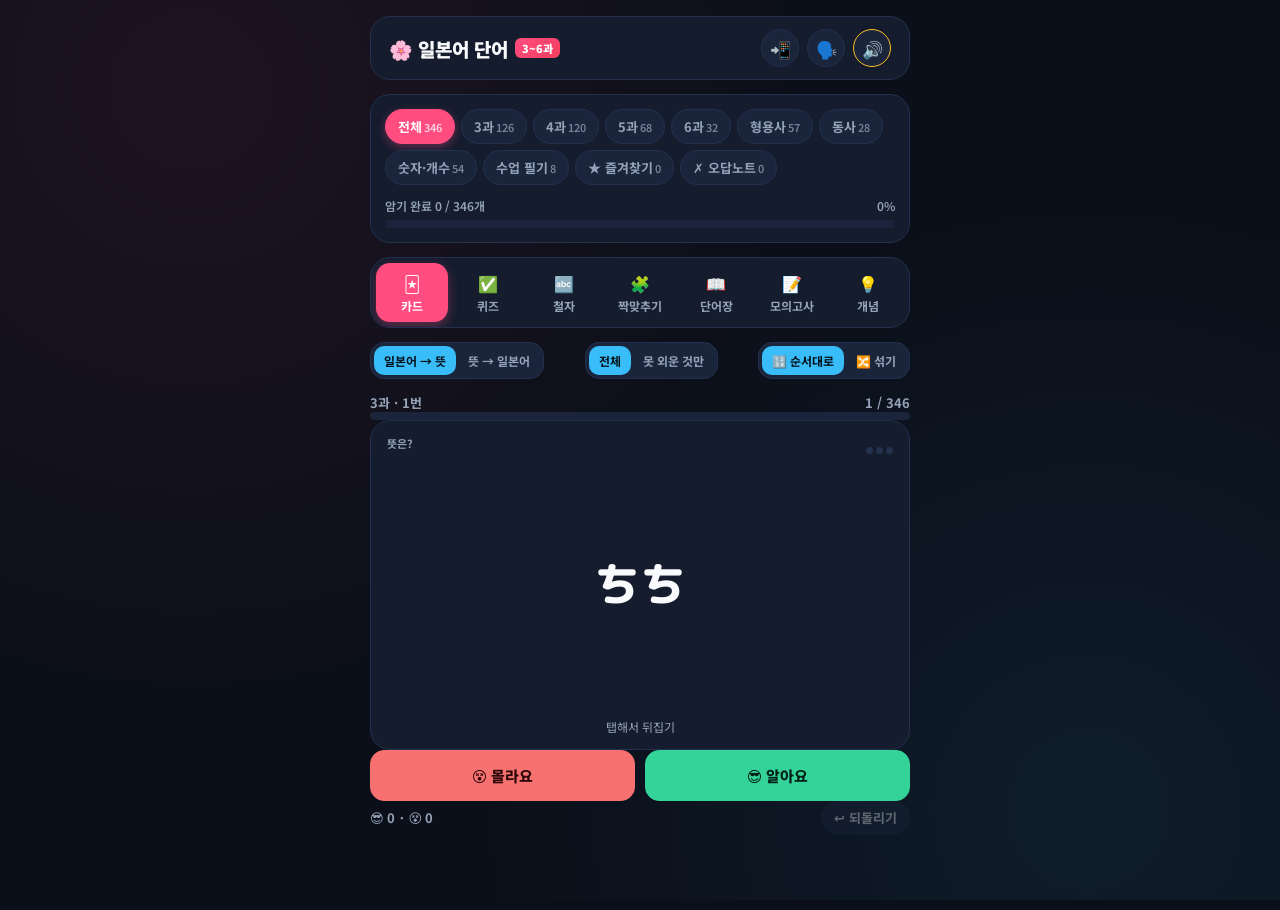
==== commit 93a5ef88: "Add 4회 문화 mock exam and split every exam into five 20-question parts Writes 100 culture questions fr" ====
--- a/index.html
+++ b/index.html
@@ -408,6 +408,15 @@
     .eq-exp { font-size: 13px; color: var(--muted); line-height: 1.6; word-break: keep-all; overflow-wrap: anywhere; }
     .eq-exp b { color: var(--success); }
     .exam-bar { position: sticky; bottom: 10px; z-index: 5; display: flex; gap: 8px; align-items: center; justify-content: space-between; background: rgba(20,28,46,.97); border: 1px solid var(--border); border-radius: var(--r-lg); padding: 10px 12px; box-shadow: 0 8px 24px rgba(0,0,0,.45); font-size: 13px; font-weight: 700; color: var(--muted); }
+    .exam-parts { display: grid; grid-template-columns: repeat(5, minmax(0, 1fr)); gap: 5px; }
+    .exam-parts button { display: flex; flex-direction: column; align-items: center; gap: 1px; background: var(--inner); border: 2px solid transparent; color: var(--text); border-radius: var(--r-sm); padding: 7px 2px; min-width: 0; }
+    .exam-parts button b { font-size: 14px; }
+    .exam-parts button small { font-size: 10px; color: var(--muted); white-space: nowrap; }
+    .exam-parts button.active { border-color: var(--primary); background: rgba(255,77,128,.16); }
+    .exam-parts button.done small:last-child { color: var(--success); font-weight: 700; }
+    .exam-sub { font-size: 16px; font-weight: 900; margin-top: 2px; }
+    .exam-sub small { font-size: 12px; color: var(--muted); font-weight: 600; margin-left: 4px; }
+    .exam-head .small-note b { color: var(--accent); }
     /* EXAM-CSS-END */
     .toast {
       position: fixed; bottom: 22px; left: 50%; transform: translateX(-50%) translateY(80px);
@@ -544,6 +553,7 @@
         <button data-v="1">1회 기초</button>
         <button data-v="2">2회 최상위</button>
         <button data-v="3">3회 어법</button>
+        <button data-v="4">4회 문화</button>
       </div>
     </div>
     <div id="examArea"></div>
@@ -2728,90 +2738,125 @@
 document.querySelectorAll('.concept tr[data-say]').forEach(tr => tr.style.cursor = 'pointer');
 
 /* EXAM-JS-START */
-const EXAMS = {"1":{"title":"1회 기초","desc":"거의 모든 유형을 다루는 기본 문제","qs":[{"s":"문자·표기","q":"'(남의) 아버지'를 바르게 쓴 것은?","o":["おとうさん","おとおさん","おどうさん","おとさん"],"a":1,"e":"장음은 う로 써요: おとうさん"},{"s":"문자·표기","q":"'(나의) 여동생'을 바르게 쓴 것은?","o":["いもと","いもおと","いもうと","いもうど"],"a":3,"e":"いもうと (장음 う 주의)"},{"s":"문자·표기","q":"'세 개'를 바르게 쓴 것은?","o":["みつう","みいつ","みつ","みっつ"],"a":4,"e":"촉음 っ가 들어간 みっつ"},{"s":"문자·표기","q":"'학교'를 히라가나로 바르게 쓴 것은?","o":["がこう","かっこう","がっこう","がっこ"],"a":3,"e":"がっこう (촉음 + 장음)"},{"s":"문자·표기","q":"'선생님'을 바르게 쓴 것은?","o":["せんせえ","ぜんせい","せんせい","せんせ"],"a":3,"e":"소리는 '센세-'지만 쓸 때는 せんせい"},{"s":"문자·표기","q":"가타카나 표기가 바른 것은?","o":["コーヒー","コオヒー","コーヒ","コヒー"],"a":1,"e":"가타카나 장음은 ー로 써요: コーヒー"},{"s":"문자·표기","q":"'へ'를 [e]로 읽는 것은?","o":["へや","へただ","へんだ","りこちゃんへ"],"a":4,"e":"조사 へ는 [e]. へや(방)는 [he]"},{"s":"문자·표기","q":"'말차'를 바르게 쓴 것은?","o":["まっちや","まつちゃ","まっちゃ","まちゃ"],"a":3,"e":"촉음 っ + 작은 ゃ: まっちゃ"},{"s":"한자","q":"「日本」의 읽기로 알맞은 것은?","o":["にちほん","にほん","ひもと","にっぽ"],"a":2,"e":"にほん (にっぽん이라고도 읽어요)"},{"s":"한자","q":"「元気だ」의 읽기는?","o":["げんぎだ","げんきだ","げんけだ","けんきだ"],"a":2,"e":"げんきだ = 건강하다"},{"s":"한자","q":"「店員」의 읽기는?","o":["てんいん","でんいん","みせいん","てんにん"],"a":1,"e":"てんいん = 점원"},{"s":"한자","q":"「後ろ」의 읽기는?","o":["ごろ","うじろ","あとろ","うしろ"],"a":4,"e":"うしろ = 뒤"},{"s":"한자","q":"「学校」의 읽기는?","o":["かっこう","がくこう","がっこ","がっこう"],"a":4,"e":"がっこう = 학교"},{"s":"한자","q":"「右」의 읽기와 뜻이 바르게 짝지어진 것은?","o":["ひだり – 오른쪽","みぎ – 오른쪽","うえ – 오른쪽","みぎ – 왼쪽"],"a":2,"e":"右 みぎ = 오른쪽, 左 ひだり = 왼쪽"},{"s":"한자","q":"'싸다'를 한자로 쓴 것은?","o":["高い","安い","広い","白い"],"a":2,"e":"安い やすい = 싸다"},{"s":"한자","q":"「食べる」의 읽기는?","o":["しょくべる","くべる","たべる","たびる"],"a":3,"e":"食べる たべる = 먹다"},{"s":"한자","q":"「来る」의 읽기는?","o":["きる","くる","こる","らいる"],"a":2,"e":"来る くる = 오다 (ます형은 きます)"},{"s":"한자","q":"「友だちと えいがを 見ます。」에서 「友」와 「見」의 읽기를 바르게 짝지은 것은?","o":["とむ – み","ゆう – み","とも – けん","とも – み"],"a":4,"e":"友だち ともだち, 見ます みます"},{"s":"어휘","q":"가정 방문 때 들고 가는 먹거리 선물을 무엇이라고 하나요? (수업 필기)","o":["おかし","てみやげ","プレゼント","おみやげ"],"a":2,"e":"てみやげ = 방문 선물, おみやげ = 여행 기념 선물"},{"s":"어휘","q":"「けしき」의 뜻은?","o":["호텔","가족","바다","경치"],"a":4,"e":"けしき = 경치, うみ = 바다"},{"s":"어휘","q":"생일 같은 특별한 날에 주는 '선물'은?","o":["プレゼント","おかし","ケーキ","おみやげ"],"a":1,"e":"プレゼント는 특별한 날의 선물, おみやげ는 여행 기념 선물"},{"s":"어휘","q":"「そつぎょう」의 뜻은?","o":["입학","합격","생일","졸업"],"a":4,"e":"にゅうがく 입학, ごうかく 합격, そつぎょう 졸업"},{"s":"어휘","q":"'귤'은?","o":["もも","りんご","みかん","いちご"],"a":3,"e":"もも 복숭아, りんご 사과, いちご 딸기"},{"s":"어휘","q":"「こわい」의 뜻은?","o":["힘들다","기쁘다","좋다","무섭다"],"a":4,"e":"こわい = 무섭다"},{"s":"어휘","q":"「にぎやかだ」의 뜻은?","o":["번화하다, 북적이다","친절하다","조용하다","간단하다"],"a":1,"e":"にぎやかだ = 번화하다"},{"s":"어휘","q":"'도서관'은?","o":["としょかん","がっこう","コンビニ","こうえん"],"a":1,"e":"こうえん 공원, コンビニ 편의점, がっこう 학교"},{"s":"어휘","q":"「からい」의 뜻은?","o":["맵다","넓다","무겁다","싸다"],"a":1,"e":"からい = 맵다"},{"s":"어휘","q":"「とくいだ」의 뜻으로 알맞은 것은?","o":["괜찮다","조용하다","(자신 있게) 잘하다","싫어하다"],"a":3,"e":"とくいだ = 잘하다 (な형용사)"},{"s":"어휘","q":"「しんぶん」의 뜻은?","o":["축제","영화","공부","신문"],"a":4,"e":"えいが 영화, べんきょう 공부, まつり 축제"},{"s":"어휘","q":"「あそぶ」의 뜻은?","o":["이야기하다","앉다","읽다","놀다"],"a":4,"e":"すわる 앉다, はなす 이야기하다, よむ 읽다"},{"s":"가족·호칭·인사","q":"남에게 '나의 어머니'를 소개할 때 알맞은 말은?","o":["はは","おかあちゃん","おかあさん","ははさん"],"a":1,"e":"남에게 내 가족은 낮춰서: はは"},{"s":"가족·호칭·인사","q":"（　）에 알맞은 말은?","o":["あにさん","おとうと","おにいさん","あに"],"b":"はるとさんの （　）ですか。(하루토 씨의 형입니까?)","a":3,"e":"남의 형·오빠는 おにいさん"},{"s":"가족·호칭·인사","q":"집에서 외출할 때 하는 인사는?","o":["いってきます","いらっしゃい","ただいま","おかえり"],"a":1,"e":"いってきます ↔ いってらっしゃい"},{"s":"가족·호칭·인사","q":"（　）에 알맞은 말은?","o":["いってらっしゃい","おかえり","いただきます","おじゃまします"],"b":"A: ただいま。\n B: （　）。","a":2,"e":"ただいま(다녀왔습니다) ↔ おかえり(잘 다녀왔니?)"},{"s":"가족·호칭·인사","q":"친구 집에 들어갈 때 하는 인사는?","o":["いらっしゃいませ","おまたせしました","ごちそうさまでした","おじゃまします"],"a":4,"e":"남의 집에 들어갈 때: おじゃまします"},{"s":"가족·호칭·인사","q":"가게에서 점원이 손님을 맞이할 때 하는 말은?","o":["おかえり","おじゃまします","いってらっしゃい","いらっしゃいませ"],"a":4,"e":"가게에서는 いらっしゃいませ (줄여서 いらっしゃい), 남의 집에 들어갈 때는 おじゃまします"},{"s":"가족·호칭·인사","q":"식사를 마친 뒤 하는 인사는?","o":["おまたせしました","いただきます","ごちそうさまでした","おめでとう"],"a":3,"e":"식사 전 いただきます, 식사 후 ごちそうさまでした"},{"s":"가족·호칭·인사","q":"선생님께 \"고맙습니다\"라고 정중하게 말할 때 알맞은 것은?","o":["ありがとうでした","ありがとうございます","ありがとうです","ありがとう"],"a":2,"e":"윗사람에게는 ございます를 붙여요"},{"s":"가족·호칭·인사","q":"친한 여자 친구 '나미'를 부를 때 가장 알맞은 것은?","o":["なみくん","なみちゃん","なみさま","なみせんぱい"],"a":2,"e":"친한 여자 친구에게는 ちゃん. 様는 공적인 상황"},{"s":"가족·호칭·인사","q":"음식을 권하며 \"드세요\"라고 할 때 쓰는 말은?","o":["どうぞ","どちら","どんな","すみません"],"a":1,"e":"どうぞ = 드세요·들어오세요·앉으세요·받으세요"},{"s":"숫자·개수·가격","q":"「300」을 바르게 읽은 것은?","o":["さんぴゃく","さんびゃく","みっひゃく","さんひゃく"],"a":2,"e":"300은 さんびゃく (발음 변화)"},{"s":"숫자·개수·가격","q":"「600円」을 바르게 읽은 것은?","o":["ろくびゃくえん","ろっぴゃくえん","ろっひゃくえん","ろくひゃくえん"],"a":2,"e":"600은 ろっぴゃく"},{"s":"숫자·개수·가격","q":"「8,000」을 바르게 읽은 것은?","o":["はっぜん","はちせん","はっせん","やっせん"],"a":3,"e":"8,000은 はっせん"},{"s":"숫자·개수·가격","q":"「10,000」을 바르게 읽은 것은?","o":["じゅうせん","いちまん","とおまん","まん"],"a":2,"e":"만 단위에는 반드시 いち를 붙여요: いちまん"},{"s":"숫자·개수·가격","q":"'네 개'는?","o":["しつ","よんこつ","よっつ","よつ"],"a":3,"e":"ひとつ・ふたつ・みっつ・よっつ・いつつ"},{"s":"숫자·개수·가격","q":"（　）에 알맞은 말은?","o":["どちら","いくら","いくつ","どこ"],"b":"すみません。ペンは （　）ですか。(얼마입니까?)","a":2,"e":"いくら 얼마, いくつ 몇 개"},{"s":"숫자·개수·가격","q":"\"복숭아를 한 개 주세요.\"를 바르게 옮긴 것은?","o":["ももが ひとつ ください。","ももを ひとつ ください。","ももを ひとり ください。","ももを ひとつ ありがとう。"],"a":2,"e":"원하는 것 + を + 개수 + ください"},{"s":"숫자·개수·가격","q":"「コーヒーは 400円です。」의 400円을 바르게 읽은 것은?","o":["よんひゃくえん","よびゃくえん","よっぴゃくえん","しひゃくえん"],"a":1,"e":"400은 よんひゃく (변화 없음)"},{"s":"형용사","q":"な형용사인 것은?","o":["きれいだ","かわいい","おいしい","あおい"],"a":1,"e":"기본형이 だ로 끝나면 な형용사"},{"s":"형용사","q":"い형용사인 것은?","o":["ゆうめいだ","すきだ","うれしい","げんきだ"],"a":3,"e":"うれしい는 い로 끝나는 い형용사"},{"s":"형용사","q":"「おもしろい」의 정중형은?","o":["おもしろいです","おもしろです","おもしろいだです","おもしろくです"],"a":1,"e":"い형용사 정중형: 기본형 + です"},{"s":"형용사","q":"「きれいだ」의 정중형은?","o":["きれいだです","きれいです","きれです","きれいなです"],"a":2,"e":"な형용사 정중형: だ → です"},{"s":"형용사","q":"'파란 새'를 바르게 쓴 것은?","o":["あおいな とり","あおい とり","あおく とり","あおいの とり"],"a":2,"e":"い형용사는 기본형 그대로 명사를 꾸며요"},{"s":"형용사","q":"'깨끗한 방'을 바르게 쓴 것은?","o":["きれい へや","きれいの へや","きれいな へや","きれいだ へや"],"a":3,"e":"な형용사 수식형: だ → な + 명사"},{"s":"형용사","q":"「おいしい」의 과거 정중형은?","o":["おいしいかったです","おいしかったです","おいしいでした","おいしくでした"],"a":2,"e":"い형용사 과거: い → かったです"},{"s":"형용사","q":"「にぎやかだ」의 과거 정중형은?","o":["にぎやかかったです","にぎやかでした","にぎやかったです","にぎやかだでした"],"a":2,"e":"な형용사 과거: だ → でした"},{"s":"형용사","q":"「いい」의 과거 정중형은?","o":["いかったです","よいでした","いいでした","よかったです"],"a":4,"e":"いい는 활용할 때 よ로 바뀌어요"},{"s":"형용사","q":"「すきだ」의 부정 정중형은?","o":["すきないです","すきくないです","すかないです","すきじゃないです"],"a":4,"e":"な형용사 부정: だ → じゃないです"},{"s":"형용사","q":"「たかい」의 부정 정중형은?","o":["たかないです","たかいないです","たかく ないです","たかいじゃないです"],"a":3,"e":"い형용사 부정: い → く + ないです"},{"s":"형용사","q":"'싸고 맛있습니다'를 바르게 쓴 것은?","o":["やすいて おいしいです","やすで おいしいです","やすくて おいしいです","やすいで おいしいです"],"a":3,"e":"い형용사 연결형: い → くて"},{"s":"형용사","q":"'조용하고 깨끗합니다'를 바르게 쓴 것은?","o":["しずかくて きれいです","しずかで きれいです","しずかな きれいです","しずかだて きれいです"],"a":2,"e":"な형용사 연결형: だ → で"},{"s":"형용사","q":"「いい」의 연결형(~하고)은?","o":["よいで","いくて","いいて","よくて"],"a":4,"e":"いい → よくて (いくて ✕)"},{"s":"조사·지시어·비교","q":"（　）에 알맞은 조사는?","o":["と","が","に","を"],"b":"わたしは まんが（　） すきです。","a":2,"e":"すきだ 앞에는 が (을/를로 해석)"},{"s":"조사·지시어·비교","q":"（　）에 공통으로 알맞은 조사는?","o":["も","の","が","と"],"b":"ちち（　） はは（　） あにです。","a":4,"e":"と = ~와/과"},{"s":"조사·지시어·비교","q":"（　）에 알맞은 조사는?","o":["を","と","の","が"],"b":"わたし（　） かぞくです。(나의 가족입니다)","a":3,"e":"の = ~의"},{"s":"조사·지시어·비교","q":"（　）에 알맞은 조사는?","o":["と","も","が","の"],"b":"ほんとう？ ぼく（　）！ (정말? 나도!)","a":2,"e":"も = ~도"},{"s":"조사·지시어·비교","q":"상대방 가까이에 있는 물건을 가리켜 \"그거, 전부 만화예요?\"라고 할 때 알맞은 것은?","o":["これ、ぜんぶ まんがですか。","あれ、ぜんぶ まんがですか。","どれ、ぜんぶ まんがですか。","それ、ぜんぶ まんがですか。"],"a":4,"e":"それ = 상대방 가까이 있는 것"},{"s":"조사·지시어·비교","q":"（　）에 알맞은 말은?","o":["その","そう","そこ","それ"],"b":"（　） しゃしん、ジホさんの かぞくですか。(그 사진)","a":1,"e":"その는 뒤에 명사가 오는 연체사"},{"s":"조사·지시어·비교","q":"（　）에 알맞은 말은?","o":["どれ","どんな","どちら","どこ"],"b":"いちごと みかんと （　）が いいですか。","a":3,"e":"둘 중 어느 쪽: どちら"},{"s":"조사·지시어·비교","q":"\"딸기 쪽이 좋습니다.\"를 바르게 쓴 것은?","o":["いちごより ほうが いいです。","いちごが ほうの いいです。","いちごの ほうが いいです。","いちごの ほうを いいです。"],"a":3,"e":"대답은 ～の ほうが いいです"},{"s":"조사·지시어·비교","q":"편지에서 받는 사람 이름 뒤에 붙이는 말은?","o":["より","に","へ","から"],"a":3,"e":"받는 사람 へ(에게), 보내는 사람 より(로부터)"},{"s":"조사·지시어·비교","q":"（　）에 알맞은 말은?","o":["どれ","どちら","どこ","どんな"],"b":"（　） おかしが いいかな……。(어떤 과자가 좋을까)","a":4,"e":"どんな = 어떤 ~ (뒤에 명사)"},{"s":"존재·위치·선택","q":"（　）에 알맞은 말은?","o":["します","あります","います","です"],"b":"こうえんに いぬが （　）。","a":3,"e":"동물은 います"},{"s":"존재·위치·선택","q":"（　）에 알맞은 말은?","o":["います","です","あります","します"],"b":"こたつの うえに みかんが （　）。","a":3,"e":"사물은 あります"},{"s":"존재·위치·선택","q":"「まえ」의 반대 위치는?","o":["なか","した","うしろ","となり"],"a":3,"e":"まえ 앞 ↔ うしろ 뒤"},{"s":"존재·위치·선택","q":"\"도서관은 학교 옆에 있습니다.\"를 바르게 옮긴 것은?","o":["としょかんは がっこうの となりに あります。","としょかんは がっこうの まえに あります。","としょかんは がっこう となりに あります。","としょかんは がっこうの となりに います。"],"a":1,"e":"[장소]の [위치]に あります"},{"s":"존재·위치·선택","q":"「ひだり」의 뜻은?","o":["뒤","위","왼쪽","오른쪽"],"a":3,"e":"ひだり 왼쪽, みぎ 오른쪽"},{"s":"존재·위치·선택","q":"화장실 위치를 물을 때 알맞은 것은?","o":["トイレは どれですか。","トイレは どこですか。","トイレは なんですか。","トイレは どちらが いいですか。"],"a":2,"e":"장소는 どこ"},{"s":"존재·위치·선택","q":"메뉴를 고를 때 \"무엇으로 하겠습니까?\"는?","o":["なにに しますか。","なにで しますか。","なにが しますか。","なにを ありますか。"],"a":1,"e":"선택 표현: 何に しますか"},{"s":"존재·위치·선택","q":"\"저는 메밀국수로 하겠습니다.\"를 바르게 옮긴 것은?","o":["わたしは そばに します。","わたしは そばで します。","わたしは そばが します。","わたしは そばを します。"],"a":1,"e":"～に します = ~(으)로 하겠습니다"},{"s":"동사","q":"1그룹 동사가 아닌 것은?","o":["みる","あう","よむ","すわる"],"a":1,"e":"みる는 る 앞 み가 い단 → 2그룹"},{"s":"동사","q":"2그룹 동사는?","o":["いく","くる","はなす","たべる"],"a":4,"e":"たべる는 る 앞 べ가 え단 → 2그룹"},{"s":"동사","q":"3그룹 동사로만 짝지어진 것은?","o":["すわる – する","くる – みる","する – たべる","する – くる"],"a":4,"e":"3그룹은 する와 くる 두 개뿐"},{"s":"동사","q":"「よむ」의 ます형은?","o":["よみます","よむます","よめます","よまます"],"a":1,"e":"1그룹: う단(む) → い단(み) + ます"},{"s":"동사","q":"「たべる」의 ます형은?","o":["たべるます","たべります","たべます","たびます"],"a":3,"e":"2그룹: る를 떼고 ます"},{"s":"동사","q":"「くる」의 ます형은?","o":["くります","こます","くます","きます"],"a":4,"e":"くる → きます (불규칙)"},{"s":"동사","q":"「する」의 ます형은?","o":["します","さます","すます","すります"],"a":1,"e":"する → します (불규칙)"},{"s":"동사","q":"「いく」의 과거 정중형은?","o":["いきました","いかました","いくました","いきます"],"a":1,"e":"いきます → いきました"},{"s":"동사","q":"「すわる」의 ます형은?","o":["すわります","すわます","すわれます","すわるます"],"a":1,"e":"る로 끝나지만 わ가 あ단 → 1그룹: すわります"},{"s":"동사","q":"（　）에 알맞은 조사는?","o":["が","に","の","を"],"b":"あした ともだち（　） あいます。","a":2,"e":"~을/를 만나다 = ～に 会う"},{"s":"독해·대화","q":"다음 대화에서 B가 고른 것은?","o":["딸기","귤","둘 다","사과"],"b":"A: りんごと みかんと どちらが いいですか。\n B: みかんの ほうが いいです。","a":2,"e":"みかんの ほうが = 귤 쪽이"},{"s":"독해·대화","q":"다음 글의 내용과 일치하는 것은?","o":["언니(누나)는 유명한 가수다.","남동생이 있다.","어머니는 가수다.","가족은 3명이다."],"b":"わたしの かぞくは ちちと ははと あねと わたしです。\n あねは ゆうめいな かしゅです。","a":1,"e":"가족은 4명, あね(언니·누나)가 유명한 가수"},{"s":"독해·대화","q":"다음 대화에서 A가 내야 할 금액은?","o":["2,000엔","1,500엔","500엔","1,000엔"],"b":"A: すみません。この ケーキは いくらですか。\n B: ひとつ 500円です。\n A: ふたつ ください。","a":4,"e":"500엔 × 2개 = 1,000엔"},{"s":"독해·대화","q":"다음 대화에서 B의 말로 알 수 있는 것은?","o":["전혀 맵지 않다.","조금 맵다.","맛이 없다.","아주 맵다."],"b":"A: ジホくん、からいですか。\n B: いいえ、ぜんぜん からく ないです。","a":1,"e":"ぜんぜん + 부정 = 전혀 ~지 않다"},{"s":"독해·대화","q":"다음 글의 내용과 일치하는 것은?","o":["영화는 재미없었다.","신문을 읽었다.","오늘 친구를 만난다.","어제 친구를 만났다."],"b":"きのう ともだちに あいました。\n えいがを みました。\n とても おもしろかったです。","a":4,"e":"きのう(어제) あいました(만났습니다)"},{"s":"문화","q":"일본의 주거 형태 중 우리나라의 중·고층 아파트에 해당하는 것은?","o":["アパート","わしつ","いっこだて","マンション"],"a":4,"e":"マンション = 중·고층 공동 주택, アパート = 2~3층 공동 주택"},{"s":"문화","q":"여행지에서 사 와서 나눠 주는 기념 선물을 일본어로 무엇이라고 하나요?","o":["おまもり","おにぎり","おみやげ","プレゼント"],"a":3,"e":"おみやげ = 여행 기념 선물"},{"s":"문화","q":"일본의 식사 예절로 바른 것은?","o":["밥그릇을 상에 둔 채 숟가락으로 먹는다.","밥그릇이나 국그릇을 손으로 들고 먹는다.","젓가락끼리 음식을 주고받는다.","젓가락 끝이 상대를 향하게 세로로 놓는다."],"a":2,"e":"그릇을 들고 젓가락으로 먹고, 젓가락은 가로로 놓아요"},{"s":"문화","q":"일본의 소비세 설명으로 바른 것은? (2024년 기준)","o":["일반 물건은 10%, 식품은 8%이다.","점원에게 팁을 따로 줘야 한다.","소비세가 없다.","모든 물건이 5%이다."],"a":1,"e":"10% (식품 8%). 팁 문화는 없어요"},{"s":"문화","q":"일본 주택에 대한 설명으로 바른 것은?","o":["화장실과 욕실이 한 공간에 있는 경우가 대부분이다.","바닥 난방을 주로 사용한다.","와시쓰 바닥에는 다다미가 깔려 있다.","220V 전압을 사용한다."],"a":3,"e":"화장실·욕실은 따로, 바닥 난방 대신 고타쓰 등, 전압은 100V"}]},"2":{"title":"2회 최상위","desc":"모두 고르기·개수 세기·지도서 세부까지 묻는 최고 난도","qs":[{"s":"표기·어휘 심화","q":"장음·촉음 표기가 모두 바른 것은?","o":["おとうさん – みっつ – まっちゃ","おとさん – みっつ – まっちゃ","おとうさん – みつ – まっちゃ","おとうさん – みっつ – まちゃ","おとおさん – みっつ – まっちゃ"],"a":1,"e":"おとうさん(장음 う) · みっつ(촉음) · まっちゃ(촉음)"},{"s":"표기·어휘 심화","q":"<보기>에서 표기가 바른 것은 모두 몇 개인가?","o":["1개","2개","3개","4개","5개"],"b":"ㄱ. せんせい(선생님)\nㄴ. きのお(어제)\nㄷ. ほんとう(정말)\nㄹ. いもうと(여동생)\nㅁ. ぎゅどん(규동)","a":3,"e":"ㄱ·ㄷ·ㄹ이 바름. 어제는 きのう, 규동은 ぎゅうどん"},{"s":"표기·어휘 심화","q":"밑줄 친 へ의 발음이 나머지와 다른 하나는?","o":["へんだ","へや","へただ","ソミちゃんへ"],"a":4,"e":"편지의 조사 へ만 [e], 나머지는 [he]"},{"s":"표기·어휘 심화","q":"「何」을 なに로 읽는 것은?","o":["何円ですか","何の ほんですか","何に しますか","何ですか"],"a":3,"e":"何に しますか는 なに. 何です・何円・何の는 なん"},{"s":"표기·어휘 심화","q":"두 단어가 반대말 관계가 아닌 것은?","o":["おおきい – おもい","たかい – やすい","ひろい – せまい","すきだ – きらいだ","じょうずだ – へただ"],"a":1,"e":"おおきい(크다)의 반대는 ちいさい. おもい는 무겁다"},{"s":"표기·어휘 심화","q":"'옆'을 나타내는 말에 대한 설명으로 옳은 것은?","o":["そば는 같은 종류가 나란히 있을 때만 쓴다.","よこ와 そば는 '앞뒤'만 나타낸다.","となり는 방향과 상관없이 가까이 있는 것을 가장 넓게 나타낸다.","となり는 같은 종류의 것이 나란히 있을 때 쓴다."],"a":4,"e":"となり 같은 종류가 나란히 · よこ 양옆 · そば 방향 상관없이 가까이"},{"s":"표기·어휘 심화","q":"「とくいだ」에 대한 설명으로 옳은 것만 고른 것은?","o":["ㄱ, ㄴ","ㄴ, ㄹ","ㄱ, ㄷ","ㄷ, ㄹ","ㄴ, ㄷ, ㄹ"],"b":"ㄱ. い형용사이다.\nㄴ. 연결형은 とくいで이다.\nㄷ. 부정 정중형은 とくくないです이다.\nㄹ. 'えいごが とくいです'에서 が는 '을/를'로 해석한다.","a":2,"e":"とくいだ는 な형용사 → とくいで, とくいじゃ ないです"},{"s":"표기·어휘 심화","q":"단어와 뜻의 연결이 바르지 않은 것은?","o":["ようこそ – 환영합니다","ねだん – 가격","いろいろ – 여러 가지","ぜんぜん – 그다지","おなかが いっぱい – 배부르다"],"a":4,"e":"ぜんぜん은 '전혀', '그다지'는 あまり"},{"s":"표기·어휘 심화","q":"「おまたせしました」에 대한 설명으로 옳은 것은?","o":["상대방을 기다리게 했다는 뜻의 겸손한 표현이다.","식사를 마친 뒤 하는 인사이다.","손님이 점원에게 \"기다려 주세요\"라고 하는 말이다.","친구 사이에서는 어떤 형태로도 쓰지 않는다."],"a":1,"e":"겸양 표현. 친구끼리는 おまたせ로 써요"},{"s":"표기·어휘 심화","q":"사과 표현을 덜 정중한 것부터 더 정중한 순서로 바르게 나열한 것은? (수업 필기 기준)","o":["すみません → ごめん → もうしわけございません → ごめんなさい","もうしわけございません → ごめんなさい → すみません → ごめん","ごめんなさい → ごめん → すみません → もうしわけございません","ごめん → すみません → ごめんなさい → もうしわけございません"],"a":4,"e":"수업 필기: ごめん → すみません → ごめんなさい → もうしわけございません"},{"s":"표기·어휘 심화","q":"「おかえり」는 어떤 동사에서 나온 말인가?","o":["かえる(돌아오다)","かう(사다)","くる(오다)","いく(가다)"],"a":1,"e":"帰る(かえる)의 명사형 かえり + お"},{"s":"표기·어휘 심화","q":"「すみません」의 어원 すむ(済む)의 뜻으로 수업에서 배운 것을 모두 고른 것은?","o":["ㄱ, ㄴ","ㄱ, ㄷ","ㄴ, ㄹ","ㄷ, ㄹ"],"b":"ㄱ. 끝나다\nㄴ. 살다\nㄷ. 면목이 서다\nㄹ. 앉다","a":2,"e":"済む = ① 끝나다 ② 면목이 서다. '살다'는 住む, '앉다'는 すわる"},{"s":"형용사 활용 심화","q":"활용이 모두 바른 것은?","o":["いい – いくて – いく ないです","きれいだ – きれくて – きれく ないです","しずかだ – しずかくて – しずかじゃ ないです","ゆうめいだ – ゆうめいで – ゆうめく ないです","かわいい – かわいくて – かわいく ないです"],"a":5,"e":"きれいだ·ゆうめいだ는 な형용사, いい는 よくて·よく ないです"},{"s":"형용사 활용 심화","q":"<보기>에서 어법상 옳은 문장만 고른 것은?","o":["ㄱ, ㄴ, ㄷ","ㄴ, ㄷ, ㅁ","ㄴ, ㄹ, ㅁ","ㄷ, ㄹ, ㅁ","ㄱ, ㄷ, ㅁ"],"b":"ㄱ. この へやは きれくないです。\n ㄴ. テストは かんたんでした。\n ㄷ. その ケーキは よかったです。\n ㄹ. わたしは すしを すきです。\n ㅁ. あおい うみが すてきです。","a":2,"e":"ㄱ → きれいじゃ ないです, ㄹ → すしが すきです"},{"s":"형용사 활용 심화","q":"<보기>에서 어법상 바른 것은 모두 몇 개인가?","o":["1개","2개","3개","4개","5개"],"b":"ㄱ. さむかったです\nㄴ. ひまかったです\nㄷ. よくなかったです\nㄹ. きれいじゃなかったです\nㅁ. おいしいでした","a":3,"e":"ㄱ·ㄷ·ㄹ. ひまだ → ひまでした, おいしい → おいしかったです"},{"s":"형용사 활용 심화","q":"다음 문장의 틀린 부분을 바르게 고친 것은?","o":["にぎやかでした","にぎやかいでした","にぎやかだったでした","にぎやかかったです","にぎやかく なかったです"],"b":"とうきょうは とても にぎやかったです。","a":1,"e":"にぎやかだ는 な형용사 → でした"},{"s":"형용사 활용 심화","q":"（A）（B）에 들어갈 말이 바르게 짝지어진 것은?","o":["しずかくて – たかく ないです","しずかで – たかく ないです","しずかで – たかいじゃ ないです","しずかだ – たかく ないです","しずかな – たかく ありません"],"b":"この カフェは （A） ひろいです。ねだんも あまり （B）。\n (A: 조용하고, B: 비싸지 않습니다)","a":2,"e":"な형용사 연결 で, い형용사 부정 く ないです"},{"s":"형용사 활용 심화","q":"두 문장이 같은 뜻이 되도록 （　）에 알맞은 것은?","o":["おもくて","おもいて","おもいで","おもかった","おもく"],"b":"この かばんは おおきくて おもいです。\n = この かばんは （　） おおきいです。","a":1,"e":"おもい → おもくて (5과 확인하기)"},{"s":"형용사 활용 심화","q":"「いい」의 활용으로 바르지 않은 것만 고른 것은?","o":["ㄱ, ㄴ","ㄴ, ㅁ","ㄷ, ㄹ","ㄱ, ㅁ","ㄴ, ㄷ, ㅁ"],"b":"ㄱ. よくて\nㄴ. いく ないです\nㄷ. よかったです\nㄹ. いいです\nㅁ. いかったです","a":2,"e":"기본형·정중형만 いい, 나머지 활용은 よ: よく ないです, よかったです"},{"s":"형용사 활용 심화","q":"밑줄 친 부분을 더 정중한 표현으로 바꾼 것은?","o":["しずかく ありません","しずかだ ありません","しずかな ありません","しずかじゃ ありません"],"b":"あの みせは しずかじゃ ないです。","a":4,"e":"じゃ ないです = じゃ ありません (더 정중)"},{"s":"형용사 활용 심화","q":"<보기>에서 な형용사는 모두 몇 개인가?","o":["2개","3개","4개","5개","6개"],"b":"きれいだ / おおきい / ゆうめいだ / かわいい / きらいだ / うれしい / しんせつだ / あたたかい","a":3,"e":"きれいだ·ゆうめいだ·きらいだ·しんせつだ (だ로 끝나는 것)"},{"s":"형용사 활용 심화","q":"수식형이 바른 것끼리 짝지어진 것은?","o":["ゆうめいの かしゅ – あおい とり","ゆうめい かしゅ – あおい とり","ゆうめいな かしゅ – あおい とり","ゆうめいな かしゅ – あおいな とり","ゆうめいだ かしゅ – あおく とり"],"a":3,"e":"な형용사는 な + 명사, い형용사는 그대로 + 명사"},{"s":"형용사 활용 심화","q":"과거 정중형으로 바르게 바꾼 것은?","o":["たいへんだ → たいへんかったです","げんきだ → げんきかったです","うれしい → うれしかったです","おもしろい → おもしろいでした","いい → いかったです"],"a":3,"e":"い형용사 かったです, な형용사 でした, いい → よかったです"},{"s":"형용사 활용 심화","q":"대화의 （　）에 알맞은 것은?","o":["ぜんぜん からいでした","ぜんぜん からく ないです","ぜんぜん からいです","あまり からかったです","からいじゃ ないです"],"b":"A: その ラーメンは からいですか。\n B: いいえ、（　）。","a":2,"e":"いいえ + ぜんぜん + 부정"},{"s":"형용사 활용 심화","q":"「あまり」의 쓰임이 바른 것은?","o":["あまり たかいです。","あまり たかい ラーメンです。","あまり たかく ないです。","あまり たかかったです。"],"a":3,"e":"あまり 뒤에는 부정이 와요"},{"s":"형용사 활용 심화","q":"'기본형 → 부정 정중형(ないです)'으로 바르게 바꾼 것은?","o":["かんたんだ → かんたんく ないです","いい → いく ないです","からい → からくじゃ ないです","だいじょうぶだ → だいじょうぶじゃ ないです","ひろい → ひろいじゃ ないです"],"a":4,"e":"だいじょうぶだ는 な형용사 → じゃ ないです"},{"s":"형용사 활용 심화","q":"「すきじゃ ないです」를 반말(보통형)로 바르게 바꾼 것은?","o":["すきだ ない","すきない","すきく ない","すきじゃ ない"],"a":4,"e":"반말은 です를 빼요: すきじゃ ない"},{"s":"형용사 활용 심화","q":"형용사 활용이 틀린 문장은?","o":["きのうは とても たのしかったです。","たなかさんは しんせつで すてきです。","この ねこは しろくて かわいいです。","この みせは やすくて おいしいです。","あの へやは しずかくて ひろいです。"],"a":5,"e":"しずかだ → しずかで"},{"s":"조사·지시·비교 심화","q":"밑줄 친 に의 쓰임이 나머지와 다른 것은?","o":["①","②","③","④"],"b":"① いすの うえに ほんが あります。\n ② こうえんに いぬが います。\n ③ わたしは そばに します。\n ④ トイレは コンビニの となりに あります。","a":3,"e":"③은 선택(～に します), 나머지는 위치"},{"s":"조사·지시·비교 심화","q":"편지의 （A）（B）에 들어갈 말로 바른 것은?","o":["へ – より","へ – から","より – へ","に – より","に – から"],"b":"ソミちゃん（A）\n たんじょうびの プレゼント、ありがとう！\n りこ（B）","a":1,"e":"받는 사람 へ, 보내는 사람 より. に·から로 쓰지 않아요"},{"s":"조사·지시·비교 심화","q":"조사 사용이 틀린 것은?","o":["まんがを すきです。","ねこが すきです。","ともだちに あいます。","えいごが じょうずです。","コーヒーに します。"],"a":1,"e":"すきだ 앞은 が: まんがが すきです"},{"s":"조사·지시·비교 심화","q":"「この」와 「これ」의 쓰임이 모두 바른 것은?","o":["この ねこは かわいいです。– これ ねこです。","この ねこは かわいいです。– これは ねこです。","これ ねこは かわいいです。– このは ねこです。","このは ねこです。– これ ねこは かわいいです。"],"a":2,"e":"この는 뒤에 명사, これ는 혼자 쓰는 대명사"},{"s":"조사·지시·비교 심화","q":"지시어 설명으로 옳지 않은 것은?","o":["あれ는 나와 상대 모두에게 먼 것을 가리킨다.","それ는 상대방 가까이 있는 것을 가리킨다.","どの는 뒤에 명사가 반드시 온다.","この는 뒤에 명사가 반드시 온다.","どれ는 뒤에 명사가 반드시 온다."],"a":5,"e":"どれ는 혼자 쓰는 대명사(어느 것)"},{"s":"조사·지시·비교 심화","q":"두 가지를 비교하는 대화로 가장 자연스러운 것은?","o":["A: うみと やまと どれが いいですか。 B: やまが ほうが いいです。","A: うみと やまと どこが いいですか。 B: やまの ほうが いいです。","A: うみと やまと どちらが いいですか。 B: やまの ほうを いいです。","A: うみと やまと どちらが いいですか。 B: やまの ほうが いいです。"],"a":4,"e":"둘 중에는 どちら, 대답은 ～の ほうが"},{"s":"조사·지시·비교 심화","q":"셋 이상 중에서 고를 때의 질문으로 지도서에 소개된 것은?","o":["くだものは どちらの ほうが いちばんですか。","くだものの ほうが すきですか。","くだものと なにと どちらが すきですか。","くだものの なかで なにが いちばん すきですか。"],"a":4,"e":"～の なかで なに(どれ)が いちばん ～ですか"},{"s":"조사·지시·비교 심화","q":"밑줄 친 「かな」에 대한 설명으로 옳은 것은?","o":["과거를 나타내는 표현이다.","상대에게 허락을 구하는 정중한 표현이다.","단정적으로 말하는 것을 피해 부드럽게 말하는 표현이다.","강하게 명령하는 표현이다."],"b":"ぼくは いちごの ほうが いいかな。","a":3,"e":"～かな는 혼잣말이나 부드러운 표현"},{"s":"조사·지시·비교 심화","q":"「そうですね」의 ね가 나타내는 것은?","o":["의문","부정","과거","상대에 대한 동의·확인"],"a":4,"e":"종조사 ね = 동의·확인"},{"s":"조사·지시·비교 심화","q":"대답이 어색한 대화는?","o":["A: いくつですか。 B: みっつです。","A: これ いくらですか。 B: ふたつです。","A: すみません、これ いくらですか。 B: 600円です。","A: トイレは どこですか。 B: コンビニの となりです。"],"a":2,"e":"いくら(얼마)에 개수로 대답하면 어색해요"},{"s":"조사·지시·비교 심화","q":"「あ、ねこだ！」에 대한 설명으로 옳은 것만 고른 것은?","o":["ㄱ, ㄴ","ㄱ, ㄷ","ㄴ, ㄹ","ㄱ, ㄴ, ㄷ","ㄴ, ㄷ, ㄹ"],"b":"ㄱ. 무언가를 발견했을 때 쓴다.\nㄴ. だ를 생략할 수 있다.\nㄷ. 여자만 쓰는 표현이다.\nㄹ. 'ねこです'보다 더 정중하다.","a":1,"e":"남녀 모두 쓰고, 정중한 표현이 아니에요"},{"s":"조사·지시·비교 심화","q":"「どうぞ」의 의미로 쓰이지 않는 것은?","o":["앉으세요","들어오세요","받으세요","미안합니다","드세요"],"a":4,"e":"미안합니다는 すみません·ごめんなさい"},{"s":"존재·위치·선택 심화","q":"あります/います 사용이 모두 바른 것은?","o":["とりが あります / みかんが います","はなが います / せんせいが います","はなが あります / せんせいが あります","はなが あります / せんせいが います","いぬが あります / ケーキが あります"],"a":4,"e":"꽃(식물)은 あります, 사람·동물은 います"},{"s":"존재·위치·선택 심화","q":"（　）에 'あります'가 들어가는 것은 모두 몇 개인가?","o":["1개","2개","3개","4개","5개"],"b":"ㄱ. こうえんに いぬが（　）。\n ㄴ. いすの したに ほんが（　）。\n ㄷ. へやに ははが（　）。\n ㄹ. にわ(정원)に はなが（　）。\n ㅁ. コンビニの となりに トイレが（　）。","a":3,"e":"ㄴ·ㄹ·ㅁ은 あります, ㄱ·ㄷ은 います"},{"s":"존재·위치·선택 심화","q":"\"야마다 씨는 도서관 앞에 있습니다.\"를 바르게 옮긴 것은?","o":["やまださんは としょかん まえに います。","やまださんが としょかんの まえを います。","やまださんは としょかんの うしろに います。","やまださんは としょかんの まえに あります。","やまださんは としょかんの まえに います。"],"a":5,"e":"사람은 います, [장소]の [위치]に"},{"s":"존재·위치·선택 심화","q":"책상 위에 가방, 의자 아래에 개가 있다. 이 상황을 바르게 말한 것만 고른 것은?","o":["ㄱ, ㄴ","ㄱ, ㄷ","ㄴ, ㄹ","ㄷ, ㄹ"],"b":"ㄱ. つくえ(책상)の うえに かばんが あります。\n ㄴ. いすの したに いぬが います。\n ㄷ. つくえの したに かばんが あります。\n ㄹ. いすの うえに いぬが います。","a":1,"e":"위 うえ, 아래 した"},{"s":"존재·위치·선택 심화","q":"다음 대화에서 마쓰다가 있는 곳은?","o":["도서관 앞","빵집 안","개 옆","학교 뒤"],"b":"さとう: みなさん、どこですか。\n たなか: わたしは がっこうの うしろです。\n まつだ: ここは どこかな。となりに いぬが いますね。","a":3,"e":"となりに いぬが いますね = 옆에 개가 있네요"},{"s":"존재·위치·선택 심화","q":"친구에게 반말로 \"뭐로 할래?\"라고 물을 때 알맞은 것은?","o":["なんに します？","なにに しますか。","なにを しますか。","なにに する？","なにが する？"],"a":4,"e":"반말: 何に する？ → ～に する"},{"s":"존재·위치·선택 심화","q":"장소를 묻는 표현으로 교과서·지도서에 소개되지 않은 것은?","o":["トイレは どれに ありますか。","トイレは どこですか。","トイレは どこに ありますか。","どこ？"],"a":1,"e":"장소는 どこ. どれ는 '어느 것'"},{"s":"존재·위치·선택 심화","q":"위치 말과 뜻이 모두 바른 것은?","o":["ひだり(오른쪽) – みぎ(왼쪽) – まえ(앞)","うしろ(앞) – となり(옆) – なか(안)","した(위) – うえ(아래) – みぎ(오른쪽)","うえ(위) – した(아래) – なか(안)"],"a":4,"e":"ひだり 왼쪽, みぎ 오른쪽, うしろ 뒤"},{"s":"존재·위치·선택 심화","q":"\"화장실은 편의점 옆에 있습니다.\"에서 조사가 모두 바른 것은?","o":["トイレが コンビニの となりを あります。","トイレは コンビニの となりに あります。","トイレの コンビニは となりに あります。","トイレは コンビニ となりに あります。"],"a":2,"e":"～は ～の となりに あります"},{"s":"존재·위치·선택 심화","q":"교과서에서 あります와 います를 나누는 기준으로 제시한 것은?","o":["크기","스스로 의지를 갖고 움직일 수 있는지 여부","가격","살아 있는지 여부"],"a":2,"e":"그래서 살아 있어도 꽃(식물)은 あります"},{"s":"동사 심화","q":"동사 그룹이 나머지와 다른 것은?","o":["すわる","みる","はなす","よむ","あそぶ"],"a":2,"e":"みる만 2그룹 (る 앞 み가 い단), 나머지는 1그룹"},{"s":"동사 심화","q":"동사와 그룹이 바르게 짝지어진 것은?","o":["よむ(2그룹) – はなす(1그룹)","くる(1그룹) – する(3그룹)","すわる(1그룹) – みる(2그룹)","いく(3그룹) – みる(2그룹)","あう(2그룹) – たべる(2그룹)"],"a":3,"e":"あう·よむ·いく는 1그룹, くる는 3그룹"},{"s":"동사 심화","q":"ます형이 바른 것만 고른 것은?","o":["ㄱ, ㄴ, ㄷ","ㄴ, ㄹ, ㅁ","ㄱ, ㄹ, ㅁ","ㄴ, ㄷ, ㅁ","ㄷ, ㄹ, ㅁ"],"b":"ㄱ. すわる → すわます\nㄴ. くる → きます\nㄷ. たべる → たべります\nㄹ. はなす → はなします\nㅁ. する → します","a":2,"e":"すわる는 1그룹 → すわります, たべる는 2그룹 → たべます"},{"s":"동사 심화","q":"<보기>에서 과거 정중형이 틀린 것은 모두 몇 개인가?","o":["1개","2개","3개","4개"],"b":"あいました / あそびました / みりました / きました / はなしました / よまました","a":2,"e":"みる → みました, よむ → よみました"},{"s":"동사 심화","q":"ます형을 기본형으로 바르게 바꾼 것은?","o":["します → しる","きます → こる","みます → みる","すわります → すわりる","よみます → よみる"],"a":3,"e":"よむ, くる, する, すわる가 바른 기본형"},{"s":"동사 심화","q":"1그룹 동사의 ます형 만드는 방법으로 바른 것은?","o":["끝의 う단을 い단으로 바꾸고 ます를 붙인다.","끝의 る를 떼고 ます를 붙인다.","끝의 う단을 あ단으로 바꾸고 ます를 붙인다.","기본형에 그대로 ます를 붙인다."],"a":1,"e":"よむ → よみます, あう → あいます"},{"s":"동사 심화","q":"<보기>의 동사를 그룹별로 바르게 나눈 것은?","o":["1그룹: あう, すわる | 2그룹: みる, たべる | 3그룹: する, くる","1그룹: すわる | 2그룹: あう, みる, たべる | 3그룹: する, くる","1그룹: あう | 2그룹: みる, すわる, たべる | 3그룹: する, くる","1그룹: あう, すわる, くる | 2그룹: みる, たべる | 3그룹: する"],"b":"あう / みる / する / すわる / たべる / くる","a":1,"e":"すわる는 る 앞이 あ단(わ)이라 1그룹"},{"s":"동사 심화","q":"「です」와 「ます」에 대한 설명으로 옳은 것은?","o":["です는 명사·형용사 뒤에, ます는 동사 뒤에 붙는다.","둘 다 반말 표현이다.","です는 동사 뒤에 붙는다.","ます는 명사·형용사 뒤에 붙는다."],"a":1,"e":"本です / 会います"},{"s":"동사 심화","q":"「いきます」가 나타낼 수 있는 뜻으로 교과서에서 설명한 것만 고른 것은?","o":["ㄱ","ㄱ, ㄴ","ㄱ, ㄷ","ㄴ, ㄹ","ㄱ, ㄴ, ㄷ"],"b":"ㄱ. 갑니다\nㄴ. 가겠습니다(가까운 미래)\nㄷ. 갔습니다\nㄹ. 가지 않습니다","a":2,"e":"ます형은 현재와 가까운 미래. 과거는 いきました"},{"s":"동사 심화","q":"반말 질문에 대한 설명으로 옳은 것은?","o":["うん은 '아니'라는 뜻이다.","반말 질문에는 반드시 か를 붙인다.","いく？는 과거를 묻는 말이다.","동사 기본형의 끝을 올려 말하면 질문이 된다."],"b":"A: あした いく？\nB: うん、いく。","a":4,"e":"기본형 + ？(끝을 올림), うん = 응"},{"s":"동사 심화","q":"어법상 바른 문장은?","o":["あした やまださんに あいります。","あした やまださんに あいます。","あした やまださんに あいるます。","あした やまださんを あいます。"],"a":2,"e":"～に 会う, あう → あいます"},{"s":"동사 심화","q":"다음 문장을 과거로 바르게 바꾼 것은?","o":["ともだちと えいがを みでした。","ともだちと えいがを みるました。","ともだちと えいがを みました。","ともだちと えいがを みりました。"],"b":"ともだちと えいがを みます。","a":3,"e":"みます → みました"},{"s":"동사 심화","q":"(교과서 밖 심화) 2그룹처럼 생겼지만 1그룹으로 활용하는 예외 동사는?","o":["かえる(돌아가다)","おきる(일어나다)","みる","たべる"],"a":1,"e":"かえる → かえります (かえます ✕)"},{"s":"동사 심화","q":"밑줄 친 ①~④ 중 동사 활용이 틀린 것은?","o":["①","②","③","④"],"b":"きのう ①ともだちに あいました。②まつりに いきました。③しんぶんを よみました。④べんきょうを すりました。","a":4,"e":"する → しました"},{"s":"의사소통·호칭 심화","q":"가족 호칭이 상황에 맞게 쓰인 것만 고른 것은?","o":["ㄱ, ㄴ","ㄱ, ㄷ","ㄴ, ㄹ","ㄷ, ㄹ","ㄱ, ㄴ, ㄹ"],"b":"ㄱ. (선생님께) これは わたしの ははです。\n ㄴ. (친구에게) ソミさんの おねえさんですか。\n ㄷ. (친구에게) これは わたしの おかあさんです。\n ㄹ. (집에서 엄마를 부르며) はは！","a":1,"e":"남에게 내 엄마는 はは, 직접 부를 때는 おかあさん"},{"s":"의사소통·호칭 심화","q":"내 가족을 직접 부를 때의 호칭(정리하기 표)으로 바른 것은?","o":["남동생 – おとうとさん","아버지 – ちち","누나 – おねえちゃん","형 – あに"],"a":3,"e":"직접 부를 때: おとうさん, おかあさん, おにいちゃん, おねえちゃん, 동생은 이름"},{"s":"의사소통·호칭 심화","q":"호칭에 대한 설명으로 옳은 것은?","o":["ちゃん은 さん보다 친한 관계에서 쓴다.","くん은 주로 손윗사람에게 쓴다.","様(さま)는 さん보다 낮은 경칭이다.","자기 이름에도 さん을 붙인다."],"a":1,"e":"様는 가장 높은 공적 호칭, くん은 주로 남성·아랫사람"},{"s":"의사소통·호칭 심화","q":"공적인 메일에서 받는 사람 이름 뒤에 붙이는 말로 알맞은 것은?","o":["より","様","くん","ちゃん"],"a":2,"e":"中沢ゆきこ様처럼 공적인 상황에서는 様"},{"s":"의사소통·호칭 심화","q":"「すみません」의 쓰임과 우리말 뜻이 바르게 짝지어지지 않은 것은?","o":["점원을 부를 때 – 여기요","처음 만났을 때 – 처음 뵙겠습니다","도움을 받았을 때 – 감사합니다","사과할 때 – 미안합니다"],"a":2,"e":"すみません은 사과·부르기·감사에 써요"},{"s":"의사소통·호칭 심화","q":"교과서에서 「～ございます」를 붙여 정중하게 만든 말이 아닌 것은?","o":["いただきます","ありがとう","おめでとう","おはよう"],"a":1,"e":"おはよう·おめでとう·ありがとう + ございます"},{"s":"의사소통·호칭 심화","q":"경어의 종류와 예가 바르게 짝지어진 것은?","o":["존경어 – わたくし","정중어 – です・ます","겸양어 – めしあがる","겸양어 – いらっしゃる"],"a":2,"e":"존경어 いらっしゃる·めしあがる, 겸양어 わたくし·うかがう"},{"s":"의사소통·호칭 심화","q":"상황과 인사말이 바르게 짝지어진 것은?","o":["식사 전 – ごちそうさまでした","집에 돌아온 가족에게 – ただいま","가게에 들어온 손님에게(점원) – おかえり","가족이 외출할 때(보내는 사람) – いってきます","남의 집에 들어갈 때 – おじゃまします"],"a":5,"e":"보내는 사람 いってらっしゃい, 맞이하는 사람 おかえり, 가게 いらっしゃいませ, 식사 전 いただきます"},{"s":"의사소통·호칭 심화","q":"직장이나 교무실에 들어갈 때 하는 말로 지도서에 소개된 것은?","o":["いらっしゃい","ただいま","しつれいします","おじゃまします"],"a":3,"e":"남의 집은 おじゃまします, 직장 등은 失礼します"},{"s":"의사소통·호칭 심화","q":"대화의 （　）에 가장 알맞은 것은?","o":["ごちそうさまでした。","ありがとうございます。","ありがとう。","おめでとうございます。"],"b":"선생님: たんじょうび おめでとう。\n 학생: （　）","a":2,"e":"윗사람에게는 ございます를 붙여요"},{"s":"독해 심화","q":"다음 글의 내용과 일치하는 것은?","o":["카페 옆에 공원이 있다.","카페 안에 개가 있다.","카페의 가격은 아주 비싸다.","카페는 시끄럽고 좁다."],"b":"ここは わたしが すきな カフェです。しずかで ひろいです。\n ねだんも あまり たかく ないです。\n ケーキは ひとつ 300円です。コーヒーは 400円です。\n カフェの となりに こうえんが あります。こうえんに いぬが います。","a":1,"e":"カフェの となりに こうえん, 개는 공원에 있어요"},{"s":"독해 심화","q":"위 글(카페)에서 케이크 2개와 커피 1잔을 주문하면 얼마인가?","o":["1,400엔","1,100엔","700엔","1,000엔"],"a":4,"e":"300 × 2 + 400 = 1,000엔"},{"s":"독해 심화","q":"위 글(카페)의 「しずかで」와 같은 활용형(연결형)이 쓰인 것은?","o":["やすくて","しずかじゃ ないです","しずかな","しずかです"],"a":1,"e":"연결형: い형용사 くて, な형용사 で"},{"s":"독해 심화","q":"다음 편지를 쓴 사람은?","o":["하루토","소미","리코","알 수 없다"],"b":"そみちゃんへ\nたんじょうびの プレゼント、ありがとう！\n とても うれしかったです。\n これは にほんの ゆうめいな おかしです。\n りこより","a":3,"e":"より 앞이 보낸 사람"},{"s":"독해 심화","q":"위 편지에 대한 설명으로 옳은 것은?","o":["へ는 [he]로 읽는다.","소미에게 받은 생일 선물에 감사하는 편지다.","과자가 맛없었다고 쓰여 있다.","리코가 소미의 생일을 축하하는 편지다."],"a":2,"e":"プレゼント、ありがとう = 선물 고마워"},{"s":"독해 심화","q":"위 편지의 「うれしかった」의 기본형과 품사로 바른 것은?","o":["うれしだ – な형용사","うれしい – な형용사","うれしい – い형용사","うれしかる – 동사"],"a":3,"e":"うれしい → うれしかったです"},{"s":"독해 심화","q":"다음 글의 내용과 일치하는 것은?","o":["축제는 조용했다.","어제 신문을 읽었다.","오늘 영화를 본다.","어제 축제에 갔다."],"b":"きのう ①ともだちに あいました。②まつりに いきました。\n まつりは とても ③にぎやかでした。\n きょう(오늘)は うち(집)で ④しんぶんを よみます。あした ⑤えいがを みます。","a":4,"e":"きのう まつりに いきました"},{"s":"독해 심화","q":"위 글(축제)의 ①~⑤ 중 앞으로의 일(현재·미래)을 나타내는 것만 고른 것은?","o":["①, ②","②, ③","④, ⑤","①, ⑤","③, ④"],"a":3,"e":"ます형(よみます·みます)은 현재·미래, ました는 과거"},{"s":"독해 심화","q":"위 글(축제)의 밑줄 친 동사 ①あう ②いく ④よむ ⑤みる 중 3그룹 동사는 몇 개인가?","o":["0개","1개","2개","3개"],"a":1,"e":"あう·いく·よむ는 1그룹, みる는 2그룹. 3그룹은 する·くる뿐"},{"s":"독해 심화","q":"위 글(축제)의 ①을 바꿔 쓸 때 어법상 틀린 것은?","o":["ともだちを あいました","ともだちに あいます","せんせいに あいます","やまださんに あいました"],"a":1,"e":"만나다는 ～に 会う"},{"s":"문화 심화","q":"다다미에 대한 설명으로 옳은 것은?","o":["1장의 크기는 약 90cm × 180cm이다.","방 크기를 다다미로는 나타내지 않는다.","플라스틱으로 만든다.","습기 조절이 어렵다."],"a":1,"e":"짚으로 만들고, 1장 = 1畳로 방 크기를 나타내요"},{"s":"문화 심화","q":"와시쓰의 구성 요소와 설명이 바르게 짝지어진 것은?","o":["とこのま – 이불을 넣는 수납 공간","おしいれ – 족자나 꽃으로 꾸민 공간","たたみ – 벽에 거는 그림","こたつ – 이불을 덮은 난방 탁자"],"a":4,"e":"とこのま 장식 공간, おしいれ 수납 공간"},{"s":"문화 심화","q":"일본의 주택에 대한 설명으로 옳지 않은 것은?","o":["단독 주택은 보통 2층이다.","전용 주차 공간이 있어야 차를 살 수 있다.","アパート는 보통 2~3층 규모의 공동 주택이다.","マンション은 우리나라의 단독 주택을 말한다."],"a":4,"e":"マンション은 우리나라의 중·고층 아파트"},{"s":"문화 심화","q":"<보기>에서 일본에 대한 설명으로 옳은 것만 고른 것은?","o":["ㄱ, ㄴ","ㄷ, ㄹ","ㄱ, ㄴ, ㄹ","ㄴ, ㄷ, ㄹ","ㄱ, ㄴ, ㄷ, ㄹ"],"b":"ㄱ. 100V 전압을 사용한다.\nㄴ. 최근 와시쓰가 없는 신축 주택이 늘고 있다.\nㄷ. 비상 대비용품이 없으면 모든 가정이 벌금을 낸다.\nㄹ. 환태평양 조산대에 있어 지진이 잦다.","a":3,"e":"비상 대비용품이 없어도 벌금은 없어요"},{"s":"문화 심화","q":"일본의 욕실 문화로 옳은 것은?","o":["화장실과 욕실이 항상 붙어 있다.","가족이 각자 새 물을 받아 쓴다.","욕조에 들어가기 전에 몸을 깨끗이 씻는다.","욕조 물은 바로 버린다."],"a":3,"e":"같은 물을 가족이 순서대로 쓰고, 남은 물은 청소·빨래에 쓰기도 해요"},{"s":"문화 심화","q":"2024년에 발행된 일본 지폐와 인물이 바르게 짝지어진 것은?","o":["2,000엔 – 쓰다 우메코","1,000엔 – 시부사와 에이이치","10,000엔 – 기타사토 시바사부로","5,000엔 – 쓰다 우메코"],"a":4,"e":"1,000엔 기타사토 시바사부로, 10,000엔 시부사와 에이이치"},{"s":"문화 심화","q":"일본의 소비세에 대한 설명으로 옳은 것은?","o":["신문은 모두 10%이다.","2021년부터 세금을 포함한 총액 표시가 의무화되었다.","1999년에 처음 도입되었다.","카페 음료를 포장해 가면 10%가 붙는다."],"a":2,"e":"1989년 도입, 포장은 8%, 주 2회 이상 발행 신문은 8%"},{"s":"문화 심화","q":"일본의 화폐에 대한 설명으로 옳지 않은 것은?","o":["동전에는 연호가 표시되어 있다.","화폐 단위 円은 ￥로 표시한다.","지폐는 4종류, 동전은 6종류이다.","결제할 때 점원에게 팁을 따로 준다."],"a":4,"e":"일본에는 팁 문화가 없어요"},{"s":"문화 심화","q":"おみやげ와 プレゼント의 차이로 옳은 것은?","o":["おみやげ는 생일 선물, プレゼント는 여행 선물이다.","둘은 완전히 같은 뜻이다.","おみやげ는 여행지에서 사 온 특산품 등의 선물이다.","プレゼント는 여행지의 과자만 가리킨다."],"a":3,"e":"プレゼント는 생일 같은 특별한 날의 선물"},{"s":"문화 심화","q":"지역과 특산품의 연결이 바르지 않은 것은?","o":["北海道 – 白い恋人","東京 – 東京ばな奈","京都 – 長崎カステラ","広島 – もみじ饅頭"],"a":3,"e":"京都는 八つ橋, 長崎カステラ는 長崎"},{"s":"문화 심화","q":"일본의 공예품에 대한 설명으로 옳은 것은?","o":["おまもり – 색실로 감은 공이다.","まねきねこ – 머리가 둥근 목각 인형이다.","こけし – 행운을 부르는 고양이 인형이다.","だるま – 소원이 이루어지면 다른 쪽 눈을 그린다."],"a":4,"e":"まねきねこ 고양이 인형, こけし 목각 인형, おまもり 부적"},{"s":"문화 심화","q":"일본의 기본 상차림 '1즙 3채(一汁三菜)'로 옳은 것은?","o":["면 + 국 + 반찬 세 가지","밥 + 국 + 반찬 세 가지","밥 세 그릇 + 국 하나","국 세 가지 + 반찬 하나"],"a":2,"e":"여기에 절임 채소를 곁들여요"},{"s":"문화 심화","q":"삼가야 할 젓가락 사용법과 설명이 바르게 짝지어진 것은?","o":["刺し箸 – 그릇 위에 젓가락을 걸쳐 놓기","立て箸 – 젓가락으로 사람을 가리키기","渡し箸 – 음식을 찔러 먹기","寄せ箸 – 젓가락으로 그릇을 끌어당기기"],"a":4,"e":"刺し箸 찔러 먹기, 渡し箸 걸쳐 놓기, 立て箸 밥에 꽂기"},{"s":"문화 심화","q":"음식에 대한 설명으로 옳지 않은 것은?","o":["おやこどん의 '오야'는 닭, '코'는 달걀을 나타낸다.","おでん은 어묵 꼬치 하나를 가리킨다.","すきやき는 날달걀에 찍어 먹는다.","カツどん은 '이기다(勝つ)'와 발음이 같아 시험 전에 먹기도 한다."],"a":2,"e":"おでん은 어묵탕"},{"s":"문화 심화","q":"<보기>에서 옳은 것만 고른 것은?","o":["ㄱ, ㄴ","ㄴ, ㄷ","ㄷ, ㄹ","ㄱ, ㄷ","ㄴ, ㄷ, ㄹ"],"b":"ㄱ. 일본 식당에서는 추가 반찬이 무료로 나온다.\nㄴ. 세계 최초의 인스턴트 라면은 일본에서 만들어졌다.\nㄷ. 면 요리를 가위로 잘라 먹는 것은 예절에 어긋난다.\nㄹ. 덮밥(돈부리)은 비벼 먹는다.","a":2,"e":"추가 반찬은 무료가 아니고, 덮밥은 비비지 않아요"},{"s":"문화 심화","q":"방문 예절로 옳지 않은 것은?","o":["다다미 끝부분과 방석을 밟고 지나간다.","약속을 미리 하고 방문한다.","신발 코를 입구 쪽으로 향하게 벗어 놓는다.","작은 선물을 준비한다."],"a":1,"e":"문턱·다다미 끝·방석은 밟지 않아요"}]},"3":{"title":"3회 어법","desc":"★ 배열·밑줄 쓰임·문장 전환·오류 수정 중심","qs":[{"s":"★ 순서 배열","q":"문장을 바르게 완성할 때 ★에 들어갈 말은?","o":["すき","が","まんが","です"],"b":"わたしは ＿ ＿ ★ ＿。\n [ まんが / が / すき / です ]","a":1,"e":"わたしは まんが が すき です"},{"s":"★ 순서 배열","q":"대화를 바르게 완성할 때 ★에 들어갈 말은?","o":["の","ほう","いい","が"],"b":"A: いちごと まっちゃと どちらが いいですか。\n B: いちご ＿ ★ ＿ ＿ です。\n [ の / ほう / が / いい ]","a":2,"e":"いちご の ほう が いい です"},{"s":"★ 순서 배열","q":"문장을 바르게 완성할 때 ★에 들어갈 말은?","o":["の","となりに","あります","コンビニ"],"b":"トイレは ＿ ＿ ★ ＿。\n [ コンビニ / の / となりに / あります ]","a":2,"e":"トイレは コンビニ の となりに あります"},{"s":"★ 순서 배열","q":"문장을 바르게 완성할 때 ★에 들어갈 말은?","o":["やすくて","おいしい","です","ね"],"b":"この みせ、＿ ★ ＿ ＿。\n [ やすくて / おいしい / です / ね ]","a":2,"e":"この みせ、やすくて おいしい です ね (5과 본문)"},{"s":"★ 순서 배열","q":"문장을 바르게 완성할 때 ★에 들어갈 말은?","o":["あい","ました","ともだち","に"],"b":"きのう ＿ ＿ ★ ＿。\n [ ともだち / に / あい / ました ]","a":1,"e":"きのう ともだち に あい ました"},{"s":"★ 순서 배열","q":"문장을 바르게 완성할 때 ★에 들어갈 말은?","o":["いくら","ペン","ですか","は"],"b":"すみません。この ＿ ＿ ★ ＿。\n [ ペン / は / いくら / ですか ]","a":1,"e":"この ペン は いくら ですか"},{"s":"★ 순서 배열","q":"문장을 바르게 완성할 때 ★에 들어갈 말은?","o":["そば","ます","に","し"],"b":"わたしは ＿ ★ ＿ ＿。\n [ そば / に / し / ます ]","a":3,"e":"わたしは そば に し ます"},{"s":"★ 순서 배열","q":"문장을 바르게 완성할 때 ★에 들어갈 말은?","o":["にほんの","です","ゆうめいな","おかし"],"b":"これは ＿ ＿ ★ ＿。\n [ にほんの / ゆうめいな / おかし / です ]","a":4,"e":"これは にほんの ゆうめいな おかし です (어느 순서로 꾸며도 ★은 おかし)"},{"s":"★ 순서 배열","q":"문장을 바르게 완성할 때 ★에 들어갈 말은?","o":["います","に","なか","いぬが"],"b":"こうえんの ＿ ★ ＿ ＿。\n [ なか / に / いぬが / います ]","a":2,"e":"こうえんの なか に いぬが います"},{"s":"★ 순서 배열","q":"문장을 바르게 완성할 때 ★에 들어갈 말은?","o":["りんごを","みっつ","ください","すみません"],"b":"＿ ＿ ★ ＿。\n [ すみません / りんごを / みっつ / ください ]","a":2,"e":"すみません りんごを みっつ ください"},{"s":"밑줄 쓰임","q":"밑줄 친 が의 쓰임이 <보기>와 같은 것은?","o":["こうえんに いぬが います。","あねが かしゅです。","ここに ほんが あります。","えいごが とくいです。"],"b":"<보기> わたしは ねこが すきです。(좋아하는 대상)","a":4,"e":"すきだ·とくいだ 앞의 が는 대상 → '을/를'로 해석"},{"s":"밑줄 쓰임","q":"밑줄 친 に의 쓰임이 나머지와 다른 것은?","o":["こうえんに いぬが います。","ともだちに あいます。","としょかんの まえに います。","テレビの うえに ねこが います。"],"a":2,"e":"②는 만나는 대상, 나머지는 위치"},{"s":"밑줄 쓰임","q":"밑줄 친 も의 뜻으로 알맞은 것은?","o":["~의","~에","~와","~도"],"b":"この こも ぼくの かぞくです。","a":4,"e":"も = ~도 (이 아이도 저의 가족이에요)"},{"s":"밑줄 쓰임","q":"밑줄 친 ほう의 뜻은?","o":["보다","산","가장","쪽"],"b":"やまの ほうが いいです。","a":4,"e":"～の ほうが = ~ 쪽이"},{"s":"밑줄 쓰임","q":"밑줄 친 より의 뜻이 <보기>와 같은 것은?","o":["(편지의 마지막 줄) はるとより","やまより うみが いいです。","ラーメンより うどんの ほうが いいです。","これより それが いいです。"],"b":"<보기> (편지의 마지막 줄) りこより","a":1,"e":"편지 끝의 より = ~(으)로부터. 나머지는 비교의 '~보다'"},{"s":"밑줄 쓰임","q":"밑줄 친 どうぞ의 뜻이 '들어오세요'인 것은?","o":["(손님이 현관에 왔을 때) いらっしゃい。どうぞ。","(선물을 건네며) どうぞ。","(음식을 내밀며) どうぞ。","(의자를 가리키며) どうぞ。"],"a":1,"e":"드세요·앉으세요·받으세요는 2·3·4"},{"s":"밑줄 쓰임","q":"밑줄 친 すみません의 뜻이 '여기요'인 것은?","o":["(발을 밟고) あ、すみません。","(물건을 주워 준 사람에게) すみません。","(가게에서 점원을 부르며) すみません。これ いくらですか。","(약속에 늦어서) すみません。"],"a":3,"e":"사람을 부를 때는 '여기요, 저기요'"},{"s":"밑줄 쓰임","q":"밑줄 친 へ를 [e]로 읽는 것은?","o":["にほんへ ようこそ","へただ","へんだ","へや"],"a":1,"e":"방향·받는 사람을 나타내는 조사 へ는 [e]"},{"s":"밑줄 쓰임","q":"밑줄 친 형용사 활용이 바른 것은?","o":["この みせは いくて やすいです。","きのうは いいでした。","あの みせは いいかったです。","テストは よかったです。"],"a":4,"e":"いい → よくて, よかったです"},{"s":"밑줄 쓰임","q":"밑줄 친 부분이 연결형(~하고)인 것은?","o":["しずかでした","しずかじゃ ないです","しずかな へや","しずかで ひろい"],"a":4,"e":"な형용사 연결형: だ → で"},{"s":"빈칸 조합","q":"（A）（B）에 들어갈 말로 바른 것은?","o":["も – の","の – と","が – と","と – と"],"b":"わたしの かぞくは ちち（A） はは（B） あにです。","a":4,"e":"と = ~와/과"},{"s":"빈칸 조합","q":"（A）（B）에 들어갈 말로 바른 것은?","o":["います – あります","あります – あります","います – います","あります – います"],"b":"こたつの うえに みかんが （A）。\n こたつの まえに ねこが （B）。","a":4,"e":"귤(사물)은 あります, 고양이(동물)는 います"},{"s":"빈칸 조합","q":"（A）（B）에 들어갈 말로 바른 것은?","o":["ひろくて – きれいです","ひろくて – きれいだです","ひろいくて – きれいです","ひろいで – きれいです"],"b":"この へやは （A）、とても （B）。\n (A: 넓고, B: 깨끗합니다)","a":1,"e":"ひろい → ひろくて, きれいだ → きれいです"},{"s":"빈칸 조합","q":"（A）（B）에 들어갈 말로 바른 것은?","o":["どこ – を","なに – で","どれ – に","どこ – に"],"b":"A: やまださんは （A）ですか。\n B: としょかんの まえ（B） います。","a":4,"e":"장소는 どこ, 위치 뒤에는 に"},{"s":"빈칸 조합","q":"（A）（B）에 들어갈 말로 바른 것은?","o":["なにに – を","なにに – に","なにが – が","なにを – を"],"b":"A: （A） しますか。\n B: わたしは コーラ（B） します。","a":2,"e":"何に しますか → コーラに します"},{"s":"빈칸 조합","q":"（A）（B）에 들어갈 말로 바른 것은?","o":["どちら – の","どれ – の","なに – の","どちら – が"],"b":"A: いちごと みかんと （A）が いいですか。\n B: いちご（B） ほうが いいです。","a":1,"e":"どちらが → ～の ほうが"},{"s":"빈칸 조합","q":"편지의 （A）（B）에 들어갈 말로 바른 것은?","o":["より – へ","に – から","へ – から","へ – より"],"b":"ソミちゃん（A）\n …\nりこ（B）","a":4,"e":"받는 사람 へ, 보내는 사람 より"},{"s":"빈칸 조합","q":"（A）（B）에 들어갈 말로 바른 것은?","o":["その – それ","それ – それ","それ – その","その – その"],"b":"（A） しゃしん、ジホさんの かぞくですか。\n （B）は ねこですか。","a":1,"e":"명사 앞은 その, 혼자 쓸 때는 それ"},{"s":"빈칸 조합","q":"（A）（B）에 들어갈 말로 바른 것은?","o":["いきます – みました","いきました – みます","いくました – みます","いきました – みました"],"b":"きのう まつりに （A）。\n あした えいがを （B）。","a":2,"e":"어제는 과거(ました), 내일은 ます형"},{"s":"빈칸 조합","q":"（A）（B）에 들어갈 말로 바른 것은?","o":["いくつ – ごせんえん","いくら – ごひゃくえん","いくつ – ごひゃくえん","いくら – ごせんえん"],"b":"A: すみません、みかんは （A）ですか。\n B: ひとつ 100円です。\n A: いつつ ください。\n B: はい、（B）です。","a":2,"e":"값은 いくら, 100엔 × 5개 = 500엔(ごひゃくえん)"},{"s":"빈칸 조합","q":"（A）（B）에 들어갈 말로 바른 것은?","o":["を – が","を – を","が – が","が – を"],"b":"わたしは まんが（A） すきです。\n あにも まんが（B） すきです。","a":3,"e":"すきだ 앞은 언제나 が"},{"s":"빈칸 조합","q":"（A）（B）에 들어갈 말로 바른 것은?","o":["かんたんだった – かんたんじゃ ないです","かんたんでした – かんたんじゃ ないです","かんたんかったです – かんたんく ないです","かんたんでした – かんたんく ないです"],"b":"きのうの テストは （A）。(간단했습니다)\nきょう(오늘)の テストは あまり （B）。(간단하지 않습니다)","a":2,"e":"かんたんだ는 な형용사: でした, じゃ ないです"},{"s":"문장 전환","q":"정중형을 반말로 바르게 바꾼 것은?","o":["かわいいだ","かわいかった","かわいく","かわいい"],"b":"かわいいです","a":4,"e":"い형용사 반말은 です만 빼요"},{"s":"문장 전환","q":"과거 정중형으로 바르게 바꾼 것은?","o":["げんきくなかったです","げんきかったです","げんきでした","げんきかった"],"b":"げんきです","a":3,"e":"げんきだ는 な형용사 → でした"},{"s":"문장 전환","q":"부정 정중형으로 바르게 바꾼 것은?","o":["うれしかったです","うれしいじゃ ないです","うれしく でした","うれしく ないです"],"b":"うれしいです","a":4,"e":"い → く + ないです"},{"s":"문장 전환","q":"두 문장을 연결형으로 바르게 이은 것은?","o":["この ねこは しろくて かわいいです。","この ねこは しろかったで かわいいです。","この ねこは しろいくて かわいいです。","この ねこは しろいで かわいいです。"],"b":"この ねこは しろいです。この ねこは かわいいです。","a":1,"e":"しろい → しろくて"},{"s":"문장 전환","q":"두 문장을 이을 때 （　）에 알맞은 것은?","o":["しんせつな","しんせつで","しんせつだで","しんせつくて"],"b":"たなかさんは しんせつです。たなかさんは すてきです。\n → たなかさんは （　） すてきです。","a":2,"e":"な형용사 연결형: で"},{"s":"문장 전환","q":"ます형을 과거로 바꾼 것 중 틀린 것은?","o":["きます → きました","あいます → あいました","します → すりました","よみます → よみました"],"a":3,"e":"します → しました"},{"s":"문장 전환","q":"기본형을 ます형으로 바르게 바꾼 것은?","o":["くる → くます","みる → みります","はなす → はなさます","あそぶ → あそびます"],"a":4,"e":"あそぶ(1그룹): ぶ → び + ます"},{"s":"문장 전환","q":"수식형으로 바꾼 것이 틀린 것은?","o":["おいしい + りょうり → おいしい りょうり","ひろい + へや → ひろい へや","すてきだ + けしき → すてきな けしき","きらいだ + ねこ → きらい ねこ"],"a":4,"e":"きらいだ는 な형용사 → きらいな ねこ"},{"s":"문장 전환","q":"<보기>와 같은 관계로 짝지어진 것은?","o":["いい – いかったです","たかい – たかいでした","ひまだ – ひまかったです","すきだ – すきでした"],"b":"<보기> おもしろい – おもしろかったです (기본형 – 과거 정중형)","a":4,"e":"すきだ → すきでした"},{"s":"문장 전환","q":"<보기>의 동사와 같은 그룹의 동사로 짝지어진 것은?","o":["たべる – たべます","くる – きます","あう – あいます","よむ – よみます"],"b":"<보기> みる – みます (2그룹)","a":1,"e":"たべる도 る 앞이 え단인 2그룹"},{"s":"문장 전환","q":"두 문장이 같은 뜻이 되도록 바꾼 것은?","o":["この かばんは おもいで おおきいです。","この かばんは おもくて おおきいです。","この かばんは おもく おおきいです。","この かばんは おおきい おもいです。"],"b":"この かばんは おおきくて おもいです。","a":2,"e":"순서를 바꿔도 연결형 くて를 써요"},{"s":"문장 전환","q":"더 정중한 표현으로 바꾼 것은?","o":["ありがとうます。","ありがとうございます。","ありがとうでした。","ありがとうです。"],"b":"ありがとう。","a":2,"e":"～ございます를 붙여요"},{"s":"문장 전환","q":"반말 질문을 정중하게 바꾼 것은?","o":["なにが しますか。","なにを しますか。","なにに しますか。","なにに するですか。"],"b":"なにに する？","a":3,"e":"する → しますか"},{"s":"문장 전환","q":"'ないです'를 'ありません'으로 바르게 바꾼 것은?","o":["ひろく ないです → ひろいく ありません","しずかじゃ ないです → しずか ありません","からく ないです → からく ありません","よく ないです → いく ありません"],"a":3,"e":"じゃ ないです → じゃ ありません, く ないです → く ありません"},{"s":"오류 찾기·고치기","q":"(남에게 가족을 소개하는 말) 밑줄 친 ①~④ 중 틀린 것은?","o":["①","②","③","④"],"b":"わたしの ①かぞくは ②ちちと ③おかあさんと ④あにです。","a":3,"e":"남에게 내 어머니는 はは"},{"s":"오류 찾기·고치기","q":"밑줄 친 ①~④ 중 틀린 것은?","o":["①","②","③","④"],"b":"この ①みせは ②しずかくて ③ひろいです。④ねだんも やすいです。","a":2,"e":"しずかだ → しずかで"},{"s":"오류 찾기·고치기","q":"밑줄 친 ①~④ 중 틀린 것은?","o":["①","②","③","④"],"b":"①こうえんに ②いぬが ③あります。④とても かわいいです。","a":3,"e":"개(동물)는 います"},{"s":"오류 찾기·고치기","q":"밑줄 친 ①~④ 중 틀린 것은?","o":["①","②","③","④"],"b":"きのう ①やまださんを ②あいました。③えいがを ④みました。","a":1,"e":"~을/를 만나다 = やまださんに あいました"},{"s":"오류 찾기·고치기","q":"밑줄 친 ①~④ 중 틀린 것은?","o":["①","②","③","④"],"b":"①いちごと まっちゃと ②どれが いいですか。\n ― ③いちごの ④ほうが いいです。","a":2,"e":"둘 중에는 どちら"},{"s":"오류 찾기·고치기","q":"밑줄 친 ①~④ 중 틀린 것은?","o":["①","②","③","④"],"b":"①この ラーメンは ②ぜんぜん ③からいです。④だいじょうぶです。","a":3,"e":"ぜんぜん 뒤에는 부정: からく ないです"},{"s":"오류 찾기·고치기","q":"밑줄 친 ①~④ 중 틀린 것은?","o":["①","②","③","④"],"b":"①あした ②ともだちと ③まつりに ④いきました。","a":4,"e":"あした(내일)는 미래 → いきます"},{"s":"오류 찾기·고치기","q":"(가게에서 값을 물을 때) 밑줄 친 ①~④ 중 틀린 것은?","o":["①","②","③","④"],"b":"すみません、①この ②ペンは ③いくつ ④ですか。","a":3,"e":"값은 いくら, いくつ는 몇 개"},{"s":"오류 찾기·고치기","q":"틀린 부분을 바르게 고친 것은?","o":["かんたくなかった","かんたんかったでした","かんたんでした","かんたんいでした"],"b":"テストは かんたんかったです。","a":3,"e":"かんたんだ → かんたんでした"},{"s":"오류 찾기·고치기","q":"틀린 부분을 바르게 고친 것은?","o":["うれしでした","うれしかったです","うれしくでした","うれしいだった"],"b":"とても うれしいでした。","a":2,"e":"うれしい → うれしかったです"},{"s":"오류 찾기·고치기","q":"틀린 부분을 바르게 고친 것은?","o":["ちいさかった ないです","ちいさいく ないです","ちいさいでは ないです","ちいさく ないです"],"b":"この かばんは ちいさいじゃ ないです。","a":4,"e":"ちいさい → ちいさく ないです"},{"s":"오류 찾기·고치기","q":"틀린 부분을 바르게 고친 것은?","o":["すます","しります","さます","します"],"b":"まいにち(매일) べんきょうを すります。","a":4,"e":"する → します"},{"s":"오류 찾기·고치기","q":"(커피로 하겠다는 뜻) 틀린 부분을 바르게 고친 것은?","o":["コーヒーで します","コーヒーが します","コーヒーと します","コーヒーに します"],"b":"わたしは コーヒーを します。","a":4,"e":"선택은 ～に します"},{"s":"오류 찾기·고치기","q":"<보기>에서 어법상 틀린 것은 모두 몇 개인가?","o":["1개","2개","3개","4개"],"b":"ㄱ. ねこが います\nㄴ. はなが います\nㄷ. きれい へや\nㄹ. よくて\nㅁ. みます","a":2,"e":"ㄴ → はなが あります, ㄷ → きれいな へや"},{"s":"오류 찾기·고치기","q":"<보기>에서 어법상 바른 것은 모두 몇 개인가?","o":["1개","2개","3개","4개"],"b":"ㄱ. しずかで\nㄴ. あおいな\nㄷ. くります\nㄹ. たべました\nㅁ. ともだちに あいます","a":3,"e":"ㄱ·ㄹ·ㅁ이 바름. あおい とり, くる → きます"},{"s":"오류 찾기·고치기","q":"틀린 부분이 없는 문장은?","o":["いぬが こうえんの なかに あります。","わたしは そばに します。","まんがを すきです。","あねは ゆうめいの かしゅです。"],"a":2,"e":"1 → います, 3 → ゆうめいな, 4 → まんがが"},{"s":"대화 응답·순서","q":"A의 말에 대한 응답으로 알맞은 것은?","o":["おかえり。","ただいま。","いってらっしゃい。","いらっしゃい。"],"b":"A: いってきます。","a":3,"e":"いってきます ↔ いってらっしゃい"},{"s":"대화 응답·순서","q":"A의 말에 대한 응답으로 알맞은 것은?","o":["どうぞ。","ただいま。","いってらっしゃい。","ごちそうさまでした。"],"b":"A: おじゃまします。","a":1,"e":"방문한 사람에게 どうぞ(들어오세요)"},{"s":"대화 응답·순서","q":"(가게에서 손님의 주문을 잘못 받은 점원이) 손님에게 사과할 때 가장 알맞은 것은?","o":["ありがとうございます。","もうしわけございません。","ごめん。","いらっしゃいませ。"],"a":2,"e":"손님·윗사람에게는 가장 정중한 もうしわけございません"},{"s":"대화 응답·순서","q":"A의 말에 대한 응답으로 알맞은 것은?","o":["みっつです。","コンビニの となりです。","600円です。","いちごの ほうが いいです。"],"b":"A: これ、いくらですか。","a":3,"e":"いくら에는 가격으로 답해요"},{"s":"대화 응답·순서","q":"A의 말에 대한 응답으로 알맞은 것은?","o":["ひとつ 300円です。","トイレは コンビニの となりに あります。","いいえ、からく ないです。","わたしは そばに します。"],"b":"A: トイレは どこですか。","a":2,"e":"どこ에는 장소로 답해요"},{"s":"대화 응답·순서","q":"A의 말에 대한 응답으로 알맞은 것은?","o":["いただきます。","コンビニの となりです。","はい、そうです。","ぼくは これに します。"],"b":"A: なにに しますか。","a":4,"e":"何に しますか → ～に します"},{"s":"대화 응답·순서","q":"A의 말에 대한 응답으로 알맞은 것은?","o":["いいえ、からいです。","いいえ、ぜんぜん からく ないです。","いいえ、ぜんぜん からいです。","はい、からく ないです。"],"b":"A: この ラーメン、からいですか。","a":2,"e":"いいえ + 부정이 자연스러워요"},{"s":"대화 응답·순서","q":"A의 말에 대한 응답으로 알맞은 것은?","o":["みかんの ほうが いいです。","みかんは どちらです。","いちごより です。","いちごが ほうが いいです。"],"b":"A: いちごと みかんと どちらが いいですか。","a":1,"e":"～の ほうが いいです"},{"s":"대화 응답·순서","q":"A의 말에 대한 응답으로 알맞은 것은?","o":["うん、いくました。","うん、いく。","うん、いきました。","うん、きます。"],"b":"A: あした いく？","a":2,"e":"반말 질문에는 반말로: うん、いく"},{"s":"대화 응답·순서","q":"대화의 흐름이 어색한 것은?","o":["A: いただきます。 B: どうぞ。","A: ただいま。 B: おかえり。","A: ごちそうさまでした。 B: いらっしゃいませ。","A: たんじょうび おめでとう。 B: ありがとう。"],"a":3,"e":"いらっしゃいませ는 가게에서 손님을 맞이할 때"},{"s":"대화 응답·순서","q":"대화의 흐름이 어색한 것은?","o":["A: りこさんの おとうさんですか。 B: はい、わたしの おとうさんです。","A: ソミさんの おねえさんですか。 B: はい、わたしの あねです。","A: その しゃしん、ジホさんの かぞくですか。 B: はい、ちちと ははと あにです。","A: それ、ぜんぶ まんがですか。 B: はい、そうです。"],"a":1,"e":"남에게 내 아버지는 ちち"},{"s":"대화 응답·순서","q":"대화를 순서대로 바르게 배열한 것은?","o":["(나) – (라) – (다) – (가)","(라) – (나) – (가) – (다)","(나) – (가) – (라) – (다)","(라) – (다) – (나) – (가)"],"b":"(가) ひとつ ください。\n (나) いらっしゃいませ。\n (다) 600円です。\n (라) あのう、すみません。これ いくらですか。","a":1,"e":"맞이하기 → 값 묻기 → 값 → 주문"},{"s":"대화 응답·순서","q":"대화를 순서대로 바르게 배열한 것은?","o":["(다) – (라) – (가) – (나)","(라) – (다) – (나) – (가)","(다) – (라) – (나) – (가)","(나) – (가) – (다) – (라)"],"b":"(가) いただきます。\n (나) おまたせしました。\n (다) なにに しますか。\n (라) ぼくは これに します。","a":3,"e":"고르기 → 음식이 나옴 → 잘 먹겠습니다"},{"s":"대화 응답·순서","q":"대화를 순서대로 바르게 배열한 것은?","o":["(나) – (가) – (라) – (다)","(가) – (나) – (다) – (라)","(나) – (가) – (다) – (라)","(라) – (다) – (나) – (가)"],"b":"(가) おかえり。\n (나) ただいま。\n (다) おじゃまします。\n (라) あら、りこちゃん。いらっしゃい。どうぞ。","a":1,"e":"3과 본문 순서: ただいま → おかえり → いらっしゃい。どうぞ → おじゃまします"},{"s":"문법 규칙","q":"な형용사가 명사를 꾸밀 때의 규칙은?","o":["だ → な + 명사","だ → で + 명사","だ → の + 명사","기본형 그대로 + 명사"],"a":1,"e":"きれいだ → きれいな へや"},{"s":"문법 규칙","q":"い형용사 부정 정중형을 만드는 규칙은?","o":["い → くて","い → じゃないです","い → く + ないです","い → かったです"],"a":3,"e":"たかい → たかく ないです"},{"s":"문법 규칙","q":"2그룹 동사의 조건은?","o":["る로 끝나고 る 앞 글자가 あ단이다.","る로 끝나지 않는다.","る로 끝나고 る 앞 글자가 い단·え단이다.","불규칙하게 활용한다."],"a":3,"e":"みる(み), たべる(べ)"},{"s":"문법 규칙","q":"활용 방식이 나머지와 다른 하나는?","o":["しずかだ → しずかで","からい → からくて","おもしろい → おもしろくて","やすい → やすくて"],"a":1,"e":"1~3은 い형용사 くて, 4는 な형용사 で"},{"s":"문법 규칙","q":"すわる가 1그룹인 이유로 알맞은 것은?","o":["る 앞 글자 わ가 あ단이기 때문이다.","る로 끝나지 않기 때문이다.","불규칙 동사이기 때문이다.","る 앞 글자가 い단이기 때문이다."],"a":1,"e":"る 앞이 あ·う·お단이면 1그룹"},{"s":"문법 규칙","q":"みる의 ます형이 みます인 이유로 알맞은 것은?","o":["1그룹이라 る를 り로 바꾸기 때문이다.","2그룹이라 る를 떼고 ます를 붙이기 때문이다.","3그룹이기 때문이다.","예외 동사이기 때문이다."],"a":2,"e":"2그룹: る → ます"},{"s":"문법 규칙","q":"품사가 나머지와 다른 것은?","o":["ぜんぜん","とても","あまり","しずかだ"],"a":4,"e":"1~3은 부사, しずかだ는 な형용사"},{"s":"문법 규칙","q":"품사가 나머지와 다른 것은?","o":["ひろい","やすい","からい","きらいだ"],"a":4,"e":"きらいだ만 な형용사"},{"s":"문법 규칙","q":"동사인 것은?","o":["まつり","べんきょう","あそぶ","しんぶん"],"a":3,"e":"あそぶ(놀다)는 1그룹 동사"},{"s":"문법 규칙","q":"あまり와 ぜんぜん의 공통점으로 알맞은 것은?","o":["뒤에 부정 표현이 온다.","な형용사이다.","'매우'라는 뜻이다.","뒤에 과거형만 온다."],"a":1,"e":"あまり(그다지)·ぜんぜん(전혀) + 부정"},{"s":"문법 규칙","q":"ないです와 ありません에 대한 설명으로 옳은 것은?","o":["ありません이 더 정중한 느낌이다.","ありません은 동사에만 쓴다.","ないです가 더 정중하다.","뜻이 서로 반대이다."],"a":1,"e":"뜻은 같고 ありません이 더 정중해요"},{"s":"문법 규칙","q":"셋 이상을 비교할 때 쓰는 말은?","o":["ほう","より","いちばん","どちら"],"a":3,"e":"～の なかで ～が いちばん"},{"s":"문법 규칙","q":"<보기>에서 でした를 붙여 과거형을 만들 수 있는 것만 고른 것은?","o":["ㄱ, ㄴ","ㄱ, ㄴ, ㄹ","ㄴ, ㄷ, ㄹ","ㄱ, ㄷ"],"b":"ㄱ. がくせい\nㄴ. ひま\nㄷ. さむい\nㄹ. げんき","a":2,"e":"명사·な형용사는 でした, さむい는 さむかったです"},{"s":"문법 규칙","q":"끝의 い를 떼고 かったです를 붙여 과거형을 만들 수 있는 것은?","o":["きらい(だ)","おもしろ(い)","ゆうめい(だ)","きれい(だ)"],"a":2,"e":"おもしろい만 い형용사 → おもしろかったです"},{"s":"독해·응용","q":"다음 글의 내용과 일치하지 않는 것은?","o":["방은 넓지 않다.","방은 조용하고 깨끗하다.","방 안에 고양이가 있다.","책상 아래에 만화책이 있다."],"b":"わたしの へやは ひろく ないです。しずかで きれいです。\n へやの なかに ねこが います。ねこは しろくて かわいいです。\n つくえ(책상)の うえに まんがが あります。わたしは まんがが すきです。","a":4,"e":"つくえの うえ = 책상 위"},{"s":"독해·응용","q":"위 글(내 방)의 고양이에 대한 설명으로 알맞은 것은?","o":["검고 귀엽다.","하얗고 무섭다.","하얗고 귀엽다.","방 밖에 있다."],"a":3,"e":"しろくて かわいいです"},{"s":"독해·응용","q":"위 글(내 방)에서 まんが 뒤에 あります를 쓴 이유로 알맞은 것은?","o":["책상이 커서","만화책을 좋아해서","만화책은 스스로 움직이지 못하는 사물이라서","과거의 일이라서"],"a":3,"e":"사물은 あります"},{"s":"독해·응용","q":"다음 대화에서 손님이 산 것은?","o":["딸기 케이크 2개","딸기 케이크 1개","딸기·말차 케이크 1개씩","말차 케이크 2개"],"b":"てんいん: いらっしゃいませ。\n きゃく(손님): すみません、この ケーキは いくらですか。\n てんいん: ひとつ 400円です。\n きゃく: いちごの ケーキと まっちゃの ケーキと どちらが おいしいですか。\n てんいん: いちごの ほうが おいしいです。\n きゃく: いちごの ケーキを ふたつ ください。","a":1,"e":"いちごの ケーキを ふたつ"},{"s":"독해·응용","q":"위 대화(케이크 가게)에서 손님이 내야 할 금액은? (소비세 제외)","o":["1,000엔","600엔","800엔","400엔"],"a":3,"e":"400엔 × 2개 = 800엔"},{"s":"독해·응용","q":"800円을 일본어로 바르게 읽은 것은?","o":["はっぴゃくえん","はっひゃくえん","はちひゃくえん","やっぴゃくえん"],"a":1,"e":"800 = はっぴゃく"},{"s":"독해·응용","q":"다음 설명에 해당하는 것은?","o":["刺し箸","渡し箸","寄せ箸","立て箸"],"b":"식사 도중 젓가락을 그릇 위에 걸쳐 놓는 것. '식사를 마쳤다'는 뜻이 되어 삼가야 한다.","a":2,"e":"刺し箸 찔러 먹기, 立て箸 밥에 꽂기, 寄せ箸 그릇 당기기"},{"s":"독해·응용","q":"다음 설명에 해당하는 음식은?","o":["おやこどん","ぎゅうどん","てんどん","カツどん"],"b":"닭고기와 달걀로 만든 덮밥. 이름에 '부모와 자식'이라는 뜻이 담겨 있다.","a":1,"e":"親子丼: 오야(닭) + 코(달걀)"},{"s":"독해·응용","q":"다음 설명에 해당하는 것은?","o":["えきべん","おにぎり","まくのうちべんとう","キャラべん"],"b":"역에서 여행객에게 파는 도시락으로, 그 지역의 특산물로 만든다.","a":1,"e":"駅弁(えきべん)"},{"s":"독해·응용","q":"다음 설명에 해당하는 것은?","o":["とこのま","たたみ","おしいれ","こたつ"],"b":"탁자 안에 전열 기구가 있고, 이불을 덮어 씌운 일본의 전통 난방 기구","a":4,"e":"とこのま 장식 공간, おしいれ 수납, たたみ 바닥재"}]}};
+const EXAMS = {"1":{"title":"1회 기초","desc":"거의 모든 유형을 다루는 기본 문제","qs":[{"s":"문자·표기","q":"'(나의) 여동생'을 바르게 쓴 것은?","o":["いもと","いもおと","いもうと","いもうど"],"a":3,"e":"いもうと (장음 う 주의)","id":1},{"s":"문자·표기","q":"'학교'를 히라가나로 바르게 쓴 것은?","o":["がこう","かっこう","がっこう","がっこ"],"a":3,"e":"がっこう (촉음 + 장음)","id":3},{"s":"한자","q":"「後ろ」의 읽기는?","o":["ごろ","うじろ","あとろ","うしろ"],"a":4,"e":"うしろ = 뒤","id":11},{"s":"한자","q":"「食べる」의 읽기는?","o":["しょくべる","くべる","たべる","たびる"],"a":3,"e":"食べる たべる = 먹다","id":15},{"s":"어휘","q":"「そつぎょう」의 뜻은?","o":["입학","합격","생일","졸업"],"a":4,"e":"にゅうがく 입학, ごうかく 합격, そつぎょう 졸업","id":21},{"s":"어휘","q":"'도서관'은?","o":["としょかん","がっこう","コンビニ","こうえん"],"a":1,"e":"こうえん 공원, コンビニ 편의점, がっこう 학교","id":25},{"s":"가족·호칭·인사","q":"남에게 '나의 어머니'를 소개할 때 알맞은 말은?","o":["はは","おかあちゃん","おかあさん","ははさん"],"a":1,"e":"남에게 내 가족은 낮춰서: はは","id":30},{"s":"가족·호칭·인사","q":"가게에서 점원이 손님을 맞이할 때 하는 말은?","o":["おかえり","おじゃまします","いってらっしゃい","いらっしゃいませ"],"a":4,"e":"가게에서는 いらっしゃいませ (줄여서 いらっしゃい), 남의 집에 들어갈 때는 おじゃまします","id":35},{"s":"숫자·개수·가격","q":"'네 개'는?","o":["しつ","よんこつ","よっつ","よつ"],"a":3,"e":"ひとつ・ふたつ・みっつ・よっつ・いつつ","id":44},{"s":"숫자·개수·가격","q":"（　）에 알맞은 말은?","o":["どちら","いくら","いくつ","どこ"],"b":"すみません。ペンは （　）ですか。(얼마입니까?)","a":2,"e":"いくら 얼마, いくつ 몇 개","id":45},{"s":"형용사","q":"「おもしろい」의 정중형은?","o":["おもしろいです","おもしろです","おもしろいだです","おもしろくです"],"a":1,"e":"い형용사 정중형: 기본형 + です","id":50},{"s":"형용사","q":"「にぎやかだ」의 과거 정중형은?","o":["にぎやかかったです","にぎやかでした","にぎやかったです","にぎやかだでした"],"a":2,"e":"な형용사 과거: だ → でした","id":55},{"s":"형용사","q":"'조용하고 깨끗합니다'를 바르게 쓴 것은?","o":["しずかくて きれいです","しずかで きれいです","しずかな きれいです","しずかだて きれいです"],"a":2,"e":"な형용사 연결형: だ → で","id":60},{"s":"조사·지시어·비교","q":"（　）에 알맞은 조사는?","o":["と","も","が","の"],"b":"ほんとう？ ぼく（　）！ (정말? 나도!)","a":2,"e":"も = ~도","id":65},{"s":"조사·지시어·비교","q":"편지에서 받는 사람 이름 뒤에 붙이는 말은?","o":["より","に","へ","から"],"a":3,"e":"받는 사람 へ(에게), 보내는 사람 より(로부터)","id":70},{"s":"존재·위치·선택","q":"\"도서관은 학교 옆에 있습니다.\"를 바르게 옮긴 것은?","o":["としょかんは がっこうの となりに あります。","としょかんは がっこうの まえに あります。","としょかんは がっこう となりに あります。","としょかんは がっこうの となりに います。"],"a":1,"e":"[장소]の [위치]に あります","id":75},{"s":"동사","q":"1그룹 동사가 아닌 것은?","o":["みる","あう","よむ","すわる"],"a":1,"e":"みる는 る 앞 み가 い단 → 2그룹","id":80},{"s":"동사","q":"「くる」의 ます형은?","o":["くります","こます","くます","きます"],"a":4,"e":"くる → きます (불규칙)","id":85},{"s":"독해·대화","q":"다음 대화에서 B가 고른 것은?","o":["딸기","귤","둘 다","사과"],"b":"A: りんごと みかんと どちらが いいですか。\n B: みかんの ほうが いいです。","a":2,"e":"みかんの ほうが = 귤 쪽이","id":90},{"s":"문화","q":"일본의 주거 형태 중 우리나라의 중·고층 아파트에 해당하는 것은?","o":["アパート","わしつ","いっこだて","マンション"],"a":4,"e":"マンション = 중·고층 공동 주택, アパート = 2~3층 공동 주택","id":95},{"s":"문자·표기","q":"'(남의) 아버지'를 바르게 쓴 것은?","o":["おとうさん","おとおさん","おどうさん","おとさん"],"a":1,"e":"장음은 う로 써요: おとうさん","id":0},{"s":"문자·표기","q":"'선생님'을 바르게 쓴 것은?","o":["せんせえ","ぜんせい","せんせい","せんせ"],"a":3,"e":"소리는 '센세-'지만 쓸 때는 せんせい","id":4},{"s":"한자","q":"「日本」의 읽기로 알맞은 것은?","o":["にちほん","にほん","ひもと","にっぽ"],"a":2,"e":"にほん (にっぽん이라고도 읽어요)","id":8},{"s":"한자","q":"「来る」의 읽기는?","o":["きる","くる","こる","らいる"],"a":2,"e":"来る くる = 오다 (ます형은 きます)","id":16},{"s":"어휘","q":"생일 같은 특별한 날에 주는 '선물'은?","o":["プレゼント","おかし","ケーキ","おみやげ"],"a":1,"e":"プレゼント는 특별한 날의 선물, おみやげ는 여행 기념 선물","id":20},{"s":"어휘","q":"「からい」의 뜻은?","o":["맵다","넓다","무겁다","싸다"],"a":1,"e":"からい = 맵다","id":26},{"s":"가족·호칭·인사","q":"（　）에 알맞은 말은?","o":["あにさん","おとうと","おにいさん","あに"],"b":"はるとさんの （　）ですか。(하루토 씨의 형입니까?)","a":3,"e":"남의 형·오빠는 おにいさん","id":31},{"s":"가족·호칭·인사","q":"식사를 마친 뒤 하는 인사는?","o":["おまたせしました","いただきます","ごちそうさまでした","おめでとう"],"a":3,"e":"식사 전 いただきます, 식사 후 ごちそうさまでした","id":36},{"s":"숫자·개수·가격","q":"「600円」을 바르게 읽은 것은?","o":["ろくびゃくえん","ろっぴゃくえん","ろっひゃくえん","ろくひゃくえん"],"a":2,"e":"600은 ろっぴゃく","id":41},{"s":"숫자·개수·가격","q":"\"복숭아를 한 개 주세요.\"를 바르게 옮긴 것은?","o":["ももが ひとつ ください。","ももを ひとつ ください。","ももを ひとり ください。","ももを ひとつ ありがとう。"],"a":2,"e":"원하는 것 + を + 개수 + ください","id":46},{"s":"형용사","q":"「きれいだ」의 정중형은?","o":["きれいだです","きれいです","きれです","きれいなです"],"a":2,"e":"な형용사 정중형: だ → です","id":51},{"s":"형용사","q":"「いい」의 과거 정중형은?","o":["いかったです","よいでした","いいでした","よかったです"],"a":4,"e":"いい는 활용할 때 よ로 바뀌어요","id":56},{"s":"형용사","q":"「いい」의 연결형(~하고)은?","o":["よいで","いくて","いいて","よくて"],"a":4,"e":"いい → よくて (いくて ✕)","id":61},{"s":"조사·지시어·비교","q":"상대방 가까이에 있는 물건을 가리켜 \"그거, 전부 만화예요?\"라고 할 때 알맞은 것은?","o":["これ、ぜんぶ まんがですか。","あれ、ぜんぶ まんがですか。","どれ、ぜんぶ まんがですか。","それ、ぜんぶ まんがですか。"],"a":4,"e":"それ = 상대방 가까이 있는 것","id":66},{"s":"조사·지시어·비교","q":"（　）에 알맞은 말은?","o":["どれ","どちら","どこ","どんな"],"b":"（　） おかしが いいかな……。(어떤 과자가 좋을까)","a":4,"e":"どんな = 어떤 ~ (뒤에 명사)","id":71},{"s":"존재·위치·선택","q":"「ひだり」의 뜻은?","o":["뒤","위","왼쪽","오른쪽"],"a":3,"e":"ひだり 왼쪽, みぎ 오른쪽","id":76},{"s":"동사","q":"2그룹 동사는?","o":["いく","くる","はなす","たべる"],"a":4,"e":"たべる는 る 앞 べ가 え단 → 2그룹","id":81},{"s":"동사","q":"「する」의 ます형은?","o":["します","さます","すます","すります"],"a":1,"e":"する → します (불규칙)","id":86},{"s":"독해·대화","q":"다음 글의 내용과 일치하는 것은?","o":["언니(누나)는 유명한 가수다.","남동생이 있다.","어머니는 가수다.","가족은 3명이다."],"b":"わたしの かぞくは ちちと ははと あねと わたしです。\n あねは ゆうめいな かしゅです。","a":1,"e":"가족은 4명, あね(언니·누나)가 유명한 가수","id":91},{"s":"문화","q":"여행지에서 사 와서 나눠 주는 기념 선물을 일본어로 무엇이라고 하나요?","o":["おまもり","おにぎり","おみやげ","プレゼント"],"a":3,"e":"おみやげ = 여행 기념 선물","id":96},{"s":"문자·표기","q":"가타카나 표기가 바른 것은?","o":["コーヒー","コオヒー","コーヒ","コヒー"],"a":1,"e":"가타카나 장음은 ー로 써요: コーヒー","id":5},{"s":"문자·표기","q":"'말차'를 바르게 쓴 것은?","o":["まっちや","まつちゃ","まっちゃ","まちゃ"],"a":3,"e":"촉음 っ + 작은 ゃ: まっちゃ","id":7},{"s":"한자","q":"「学校」의 읽기는?","o":["かっこう","がくこう","がっこ","がっこう"],"a":4,"e":"がっこう = 학교","id":12},{"s":"한자","q":"「友だちと えいがを 見ます。」에서 「友」와 「見」의 읽기를 바르게 짝지은 것은?","o":["とむ – み","ゆう – み","とも – けん","とも – み"],"a":4,"e":"友だち ともだち, 見ます みます","id":17},{"s":"어휘","q":"'귤'은?","o":["もも","りんご","みかん","いちご"],"a":3,"e":"もも 복숭아, りんご 사과, いちご 딸기","id":22},{"s":"어휘","q":"「とくいだ」의 뜻으로 알맞은 것은?","o":["괜찮다","조용하다","(자신 있게) 잘하다","싫어하다"],"a":3,"e":"とくいだ = 잘하다 (な형용사)","id":27},{"s":"가족·호칭·인사","q":"집에서 외출할 때 하는 인사는?","o":["いってきます","いらっしゃい","ただいま","おかえり"],"a":1,"e":"いってきます ↔ いってらっしゃい","id":32},{"s":"가족·호칭·인사","q":"선생님께 \"고맙습니다\"라고 정중하게 말할 때 알맞은 것은?","o":["ありがとうでした","ありがとうございます","ありがとうです","ありがとう"],"a":2,"e":"윗사람에게는 ございます를 붙여요","id":37},{"s":"숫자·개수·가격","q":"「8,000」을 바르게 읽은 것은?","o":["はっぜん","はちせん","はっせん","やっせん"],"a":3,"e":"8,000은 はっせん","id":42},{"s":"숫자·개수·가격","q":"「コーヒーは 400円です。」의 400円을 바르게 읽은 것은?","o":["よんひゃくえん","よびゃくえん","よっぴゃくえん","しひゃくえん"],"a":1,"e":"400은 よんひゃく (변화 없음)","id":47},{"s":"형용사","q":"'파란 새'를 바르게 쓴 것은?","o":["あおいな とり","あおい とり","あおく とり","あおいの とり"],"a":2,"e":"い형용사는 기본형 그대로 명사를 꾸며요","id":52},{"s":"형용사","q":"「すきだ」의 부정 정중형은?","o":["すきないです","すきくないです","すかないです","すきじゃないです"],"a":4,"e":"な형용사 부정: だ → じゃないです","id":57},{"s":"조사·지시어·비교","q":"（　）에 알맞은 조사는?","o":["と","が","に","を"],"b":"わたしは まんが（　） すきです。","a":2,"e":"すきだ 앞에는 が (을/를로 해석)","id":62},{"s":"조사·지시어·비교","q":"（　）에 알맞은 말은?","o":["その","そう","そこ","それ"],"b":"（　） しゃしん、ジホさんの かぞくですか。(그 사진)","a":1,"e":"その는 뒤에 명사가 오는 연체사","id":67},{"s":"존재·위치·선택","q":"（　）에 알맞은 말은?","o":["します","あります","います","です"],"b":"こうえんに いぬが （　）。","a":3,"e":"동물은 います","id":72},{"s":"존재·위치·선택","q":"화장실 위치를 물을 때 알맞은 것은?","o":["トイレは どれですか。","トイレは どこですか。","トイレは なんですか。","トイレは どちらが いいですか。"],"a":2,"e":"장소는 どこ","id":77},{"s":"동사","q":"3그룹 동사로만 짝지어진 것은?","o":["すわる – する","くる – みる","する – たべる","する – くる"],"a":4,"e":"3그룹은 する와 くる 두 개뿐","id":82},{"s":"동사","q":"「いく」의 과거 정중형은?","o":["いきました","いかました","いくました","いきます"],"a":1,"e":"いきます → いきました","id":87},{"s":"독해·대화","q":"다음 대화에서 A가 내야 할 금액은?","o":["2,000엔","1,500엔","500엔","1,000엔"],"b":"A: すみません。この ケーキは いくらですか。\n B: ひとつ 500円です。\n A: ふたつ ください。","a":4,"e":"500엔 × 2개 = 1,000엔","id":92},{"s":"문화","q":"일본의 식사 예절로 바른 것은?","o":["밥그릇을 상에 둔 채 숟가락으로 먹는다.","밥그릇이나 국그릇을 손으로 들고 먹는다.","젓가락끼리 음식을 주고받는다.","젓가락 끝이 상대를 향하게 세로로 놓는다."],"a":2,"e":"그릇을 들고 젓가락으로 먹고, 젓가락은 가로로 놓아요","id":97},{"s":"문자·표기","q":"'세 개'를 바르게 쓴 것은?","o":["みつう","みいつ","みつ","みっつ"],"a":4,"e":"촉음 っ가 들어간 みっつ","id":2},{"s":"한자","q":"「右」의 읽기와 뜻이 바르게 짝지어진 것은?","o":["ひだり – 오른쪽","みぎ – 오른쪽","うえ – 오른쪽","みぎ – 왼쪽"],"a":2,"e":"右 みぎ = 오른쪽, 左 ひだり = 왼쪽","id":13},{"s":"한자","q":"'싸다'를 한자로 쓴 것은?","o":["高い","安い","広い","白い"],"a":2,"e":"安い やすい = 싸다","id":14},{"s":"어휘","q":"「けしき」의 뜻은?","o":["호텔","가족","바다","경치"],"a":4,"e":"けしき = 경치, うみ = 바다","id":19},{"s":"어휘","q":"「こわい」의 뜻은?","o":["힘들다","기쁘다","좋다","무섭다"],"a":4,"e":"こわい = 무섭다","id":23},{"s":"어휘","q":"「しんぶん」의 뜻은?","o":["축제","영화","공부","신문"],"a":4,"e":"えいが 영화, べんきょう 공부, まつり 축제","id":28},{"s":"가족·호칭·인사","q":"（　）에 알맞은 말은?","o":["いってらっしゃい","おかえり","いただきます","おじゃまします"],"b":"A: ただいま。\n B: （　）。","a":2,"e":"ただいま(다녀왔습니다) ↔ おかえり(잘 다녀왔니?)","id":33},{"s":"가족·호칭·인사","q":"친한 여자 친구 '나미'를 부를 때 가장 알맞은 것은?","o":["なみくん","なみちゃん","なみさま","なみせんぱい"],"a":2,"e":"친한 여자 친구에게는 ちゃん. 様는 공적인 상황","id":38},{"s":"숫자·개수·가격","q":"「10,000」을 바르게 읽은 것은?","o":["じゅうせん","いちまん","とおまん","まん"],"a":2,"e":"만 단위에는 반드시 いち를 붙여요: いちまん","id":43},{"s":"형용사","q":"い형용사인 것은?","o":["ゆうめいだ","すきだ","うれしい","げんきだ"],"a":3,"e":"うれしい는 い로 끝나는 い형용사","id":49},{"s":"형용사","q":"'깨끗한 방'을 바르게 쓴 것은?","o":["きれい へや","きれいの へや","きれいな へや","きれいだ へや"],"a":3,"e":"な형용사 수식형: だ → な + 명사","id":53},{"s":"형용사","q":"「たかい」의 부정 정중형은?","o":["たかないです","たかいないです","たかく ないです","たかいじゃないです"],"a":3,"e":"い형용사 부정: い → く + ないです","id":58},{"s":"조사·지시어·비교","q":"（　）에 공통으로 알맞은 조사는?","o":["も","の","が","と"],"b":"ちち（　） はは（　） あにです。","a":4,"e":"と = ~와/과","id":63},{"s":"조사·지시어·비교","q":"（　）에 알맞은 말은?","o":["どれ","どんな","どちら","どこ"],"b":"いちごと みかんと （　）が いいですか。","a":3,"e":"둘 중 어느 쪽: どちら","id":68},{"s":"존재·위치·선택","q":"（　）에 알맞은 말은?","o":["います","です","あります","します"],"b":"こたつの うえに みかんが （　）。","a":3,"e":"사물은 あります","id":73},{"s":"존재·위치·선택","q":"메뉴를 고를 때 \"무엇으로 하겠습니까?\"는?","o":["なにに しますか。","なにで しますか。","なにが しますか。","なにを ありますか。"],"a":1,"e":"선택 표현: 何に しますか","id":78},{"s":"동사","q":"「よむ」의 ます형은?","o":["よみます","よむます","よめます","よまます"],"a":1,"e":"1그룹: う단(む) → い단(み) + ます","id":83},{"s":"동사","q":"「すわる」의 ます형은?","o":["すわります","すわます","すわれます","すわるます"],"a":1,"e":"る로 끝나지만 わ가 あ단 → 1그룹: すわります","id":88},{"s":"독해·대화","q":"다음 대화에서 B의 말로 알 수 있는 것은?","o":["전혀 맵지 않다.","조금 맵다.","맛이 없다.","아주 맵다."],"b":"A: ジホくん、からいですか。\n B: いいえ、ぜんぜん からく ないです。","a":1,"e":"ぜんぜん + 부정 = 전혀 ~지 않다","id":93},{"s":"문화","q":"일본의 소비세 설명으로 바른 것은? (2024년 기준)","o":["일반 물건은 10%, 식품은 8%이다.","점원에게 팁을 따로 줘야 한다.","소비세가 없다.","모든 물건이 5%이다."],"a":1,"e":"10% (식품 8%). 팁 문화는 없어요","id":98},{"s":"문자·표기","q":"'へ'를 [e]로 읽는 것은?","o":["へや","へただ","へんだ","りこちゃんへ"],"a":4,"e":"조사 へ는 [e]. へや(방)는 [he]","id":6},{"s":"한자","q":"「元気だ」의 읽기는?","o":["げんぎだ","げんきだ","げんけだ","けんきだ"],"a":2,"e":"げんきだ = 건강하다","id":9},{"s":"한자","q":"「店員」의 읽기는?","o":["てんいん","でんいん","みせいん","てんにん"],"a":1,"e":"てんいん = 점원","id":10},{"s":"어휘","q":"가정 방문 때 들고 가는 먹거리 선물을 무엇이라고 하나요? (수업 필기)","o":["おかし","てみやげ","プレゼント","おみやげ"],"a":2,"e":"てみやげ = 방문 선물, おみやげ = 여행 기념 선물","id":18},{"s":"어휘","q":"「にぎやかだ」의 뜻은?","o":["번화하다, 북적이다","친절하다","조용하다","간단하다"],"a":1,"e":"にぎやかだ = 번화하다","id":24},{"s":"어휘","q":"「あそぶ」의 뜻은?","o":["이야기하다","앉다","읽다","놀다"],"a":4,"e":"すわる 앉다, はなす 이야기하다, よむ 읽다","id":29},{"s":"가족·호칭·인사","q":"친구 집에 들어갈 때 하는 인사는?","o":["いらっしゃいませ","おまたせしました","ごちそうさまでした","おじゃまします"],"a":4,"e":"남의 집에 들어갈 때: おじゃまします","id":34},{"s":"가족·호칭·인사","q":"음식을 권하며 \"드세요\"라고 할 때 쓰는 말은?","o":["どうぞ","どちら","どんな","すみません"],"a":1,"e":"どうぞ = 드세요·들어오세요·앉으세요·받으세요","id":39},{"s":"숫자·개수·가격","q":"「300」을 바르게 읽은 것은?","o":["さんぴゃく","さんびゃく","みっひゃく","さんひゃく"],"a":2,"e":"300은 さんびゃく (발음 변화)","id":40},{"s":"형용사","q":"な형용사인 것은?","o":["きれいだ","かわいい","おいしい","あおい"],"a":1,"e":"기본형이 だ로 끝나면 な형용사","id":48},{"s":"형용사","q":"「おいしい」의 과거 정중형은?","o":["おいしいかったです","おいしかったです","おいしいでした","おいしくでした"],"a":2,"e":"い형용사 과거: い → かったです","id":54},{"s":"형용사","q":"'싸고 맛있습니다'를 바르게 쓴 것은?","o":["やすいて おいしいです","やすで おいしいです","やすくて おいしいです","やすいで おいしいです"],"a":3,"e":"い형용사 연결형: い → くて","id":59},{"s":"조사·지시어·비교","q":"（　）에 알맞은 조사는?","o":["を","と","の","が"],"b":"わたし（　） かぞくです。(나의 가족입니다)","a":3,"e":"の = ~의","id":64},{"s":"조사·지시어·비교","q":"\"딸기 쪽이 좋습니다.\"를 바르게 쓴 것은?","o":["いちごより ほうが いいです。","いちごが ほうの いいです。","いちごの ほうが いいです。","いちごの ほうを いいです。"],"a":3,"e":"대답은 ～の ほうが いいです","id":69},{"s":"존재·위치·선택","q":"「まえ」의 반대 위치는?","o":["なか","した","うしろ","となり"],"a":3,"e":"まえ 앞 ↔ うしろ 뒤","id":74},{"s":"존재·위치·선택","q":"\"저는 메밀국수로 하겠습니다.\"를 바르게 옮긴 것은?","o":["わたしは そばに します。","わたしは そばで します。","わたしは そばが します。","わたしは そばを します。"],"a":1,"e":"～に します = ~(으)로 하겠습니다","id":79},{"s":"동사","q":"「たべる」의 ます형은?","o":["たべるます","たべります","たべます","たびます"],"a":3,"e":"2그룹: る를 떼고 ます","id":84},{"s":"동사","q":"（　）에 알맞은 조사는?","o":["が","に","の","を"],"b":"あした ともだち（　） あいます。","a":2,"e":"~을/를 만나다 = ～に 会う","id":89},{"s":"독해·대화","q":"다음 글의 내용과 일치하는 것은?","o":["영화는 재미없었다.","신문을 읽었다.","오늘 친구를 만난다.","어제 친구를 만났다."],"b":"きのう ともだちに あいました。\n えいがを みました。\n とても おもしろかったです。","a":4,"e":"きのう(어제) あいました(만났습니다)","id":94},{"s":"문화","q":"일본 주택에 대한 설명으로 바른 것은?","o":["화장실과 욕실이 한 공간에 있는 경우가 대부분이다.","바닥 난방을 주로 사용한다.","와시쓰 바닥에는 다다미가 깔려 있다.","220V 전압을 사용한다."],"a":3,"e":"화장실·욕실은 따로, 바닥 난방 대신 고타쓰 등, 전압은 100V","id":99}]},"2":{"title":"2회 최상위","desc":"모두 고르기·개수 세기·지도서 세부까지 묻는 최고 난도","qs":[{"s":"표기·어휘 심화","q":"<보기>에서 표기가 바른 것은 모두 몇 개인가?","o":["1개","2개","3개","4개","5개"],"b":"ㄱ. せんせい(선생님)\nㄴ. きのお(어제)\nㄷ. ほんとう(정말)\nㄹ. いもうと(여동생)\nㅁ. ぎゅどん(규동)","a":3,"e":"ㄱ·ㄷ·ㄹ이 바름. 어제는 きのう, 규동은 ぎゅうどん","id":1},{"s":"표기·어휘 심화","q":"「何」을 なに로 읽는 것은?","o":["何円ですか","何の ほんですか","何に しますか","何ですか"],"a":3,"e":"何に しますか는 なに. 何です・何円・何の는 なん","id":3},{"s":"표기·어휘 심화","q":"「おかえり」는 어떤 동사에서 나온 말인가?","o":["かえる(돌아오다)","かう(사다)","くる(오다)","いく(가다)"],"a":1,"e":"帰る(かえる)의 명사형 かえり + お","id":10},{"s":"형용사 활용 심화","q":"활용이 모두 바른 것은?","o":["いい – いくて – いく ないです","きれいだ – きれくて – きれく ないです","しずかだ – しずかくて – しずかじゃ ないです","ゆうめいだ – ゆうめいで – ゆうめく ないです","かわいい – かわいくて – かわいく ないです"],"a":5,"e":"きれいだ·ゆうめいだ는 な형용사, いい는 よくて·よく ないです","id":12},{"s":"형용사 활용 심화","q":"다음 문장의 틀린 부분을 바르게 고친 것은?","o":["にぎやかでした","にぎやかいでした","にぎやかだったでした","にぎやかかったです","にぎやかく なかったです"],"b":"とうきょうは とても にぎやかったです。","a":1,"e":"にぎやかだ는 な형용사 → でした","id":15},{"s":"형용사 활용 심화","q":"<보기>에서 な형용사는 모두 몇 개인가?","o":["2개","3개","4개","5개","6개"],"b":"きれいだ / おおきい / ゆうめいだ / かわいい / きらいだ / うれしい / しんせつだ / あたたかい","a":3,"e":"きれいだ·ゆうめいだ·きらいだ·しんせつだ (だ로 끝나는 것)","id":20},{"s":"조사·지시·비교 심화","q":"조사 사용이 틀린 것은?","o":["まんがを すきです。","ねこが すきです。","ともだちに あいます。","えいごが じょうずです。","コーヒーに します。"],"a":1,"e":"すきだ 앞은 が: まんがが すきです","id":30},{"s":"조사·지시·비교 심화","q":"밑줄 친 「かな」에 대한 설명으로 옳은 것은?","o":["과거를 나타내는 표현이다.","상대에게 허락을 구하는 정중한 표현이다.","단정적으로 말하는 것을 피해 부드럽게 말하는 표현이다.","강하게 명령하는 표현이다."],"b":"ぼくは いちごの ほうが いいかな。","a":3,"e":"～かな는 혼잣말이나 부드러운 표현","id":35},{"s":"존재·위치·선택 심화","q":"あります/います 사용이 모두 바른 것은?","o":["とりが あります / みかんが います","はなが います / せんせいが います","はなが あります / せんせいが あります","はなが あります / せんせいが います","いぬが あります / ケーキが あります"],"a":4,"e":"꽃(식물)은 あります, 사람·동물은 います","id":40},{"s":"존재·위치·선택 심화","q":"친구에게 반말로 \"뭐로 할래?\"라고 물을 때 알맞은 것은?","o":["なんに します？","なにに しますか。","なにを しますか。","なにに する？","なにが する？"],"a":4,"e":"반말: 何に する？ → ～に する","id":45},{"s":"동사 심화","q":"동사 그룹이 나머지와 다른 것은?","o":["すわる","みる","はなす","よむ","あそぶ"],"a":2,"e":"みる만 2그룹 (る 앞 み가 い단), 나머지는 1그룹","id":50},{"s":"동사 심화","q":"1그룹 동사의 ます형 만드는 방법으로 바른 것은?","o":["끝의 う단을 い단으로 바꾸고 ます를 붙인다.","끝의 る를 떼고 ます를 붙인다.","끝의 う단을 あ단으로 바꾸고 ます를 붙인다.","기본형에 그대로 ます를 붙인다."],"a":1,"e":"よむ → よみます, あう → あいます","id":55},{"s":"동사 심화","q":"어법상 바른 문장은?","o":["あした やまださんに あいります。","あした やまださんに あいます。","あした やまださんに あいるます。","あした やまださんを あいます。"],"a":2,"e":"～に 会う, あう → あいます","id":60},{"s":"의사소통·호칭 심화","q":"가족 호칭이 상황에 맞게 쓰인 것만 고른 것은?","o":["ㄱ, ㄴ","ㄱ, ㄷ","ㄴ, ㄹ","ㄷ, ㄹ","ㄱ, ㄴ, ㄹ"],"b":"ㄱ. (선생님께) これは わたしの ははです。\n ㄴ. (친구에게) ソミさんの おねえさんですか。\n ㄷ. (친구에게) これは わたしの おかあさんです。\n ㄹ. (집에서 엄마를 부르며) はは！","a":1,"e":"남에게 내 엄마는 はは, 직접 부를 때는 おかあさん","id":64},{"s":"의사소통·호칭 심화","q":"경어의 종류와 예가 바르게 짝지어진 것은?","o":["존경어 – わたくし","정중어 – です・ます","겸양어 – めしあがる","겸양어 – いらっしゃる"],"a":2,"e":"존경어 いらっしゃる·めしあがる, 겸양어 わたくし·うかがう","id":70},{"s":"독해 심화","q":"위 글(카페)에서 케이크 2개와 커피 1잔을 주문하면 얼마인가?","o":["1,400엔","1,100엔","700엔","1,000엔"],"a":4,"e":"300 × 2 + 400 = 1,000엔","id":75},{"s":"독해 심화","q":"다음 글의 내용과 일치하는 것은?","o":["축제는 조용했다.","어제 신문을 읽었다.","오늘 영화를 본다.","어제 축제에 갔다."],"b":"きのう ①ともだちに あいました。②まつりに いきました。\n まつりは とても ③にぎやかでした。\n きょう(오늘)は うち(집)で ④しんぶんを よみます。あした ⑤えいがを みます。","a":4,"e":"きのう まつりに いきました","id":80},{"s":"문화 심화","q":"와시쓰의 구성 요소와 설명이 바르게 짝지어진 것은?","o":["とこのま – 이불을 넣는 수납 공간","おしいれ – 족자나 꽃으로 꾸민 공간","たたみ – 벽에 거는 그림","こたつ – 이불을 덮은 난방 탁자"],"a":4,"e":"とこのま 장식 공간, おしいれ 수납 공간","id":85},{"s":"문화 심화","q":"일본의 소비세에 대한 설명으로 옳은 것은?","o":["신문은 모두 10%이다.","2021년부터 세금을 포함한 총액 표시가 의무화되었다.","1999년에 처음 도입되었다.","카페 음료를 포장해 가면 10%가 붙는다."],"a":2,"e":"1989년 도입, 포장은 8%, 주 2회 이상 발행 신문은 8%","id":90},{"s":"문화 심화","q":"일본의 기본 상차림 '1즙 3채(一汁三菜)'로 옳은 것은?","o":["면 + 국 + 반찬 세 가지","밥 + 국 + 반찬 세 가지","밥 세 그릇 + 국 하나","국 세 가지 + 반찬 하나"],"a":2,"e":"여기에 절임 채소를 곁들여요","id":95},{"s":"표기·어휘 심화","q":"장음·촉음 표기가 모두 바른 것은?","o":["おとうさん – みっつ – まっちゃ","おとさん – みっつ – まっちゃ","おとうさん – みつ – まっちゃ","おとうさん – みっつ – まちゃ","おとおさん – みっつ – まっちゃ"],"a":1,"e":"おとうさん(장음 う) · みっつ(촉음) · まっちゃ(촉음)","id":0},{"s":"표기·어휘 심화","q":"「とくいだ」에 대한 설명으로 옳은 것만 고른 것은?","o":["ㄱ, ㄴ","ㄴ, ㄹ","ㄱ, ㄷ","ㄷ, ㄹ","ㄴ, ㄷ, ㄹ"],"b":"ㄱ. い형용사이다.\nㄴ. 연결형은 とくいで이다.\nㄷ. 부정 정중형은 とくくないです이다.\nㄹ. 'えいごが とくいです'에서 が는 '을/를'로 해석한다.","a":2,"e":"とくいだ는 な형용사 → とくいで, とくいじゃ ないです","id":6},{"s":"표기·어휘 심화","q":"「すみません」의 어원 すむ(済む)의 뜻으로 수업에서 배운 것을 모두 고른 것은?","o":["ㄱ, ㄴ","ㄱ, ㄷ","ㄴ, ㄹ","ㄷ, ㄹ"],"b":"ㄱ. 끝나다\nㄴ. 살다\nㄷ. 면목이 서다\nㄹ. 앉다","a":2,"e":"済む = ① 끝나다 ② 면목이 서다. '살다'는 住む, '앉다'는 すわる","id":11},{"s":"형용사 활용 심화","q":"（A）（B）에 들어갈 말이 바르게 짝지어진 것은?","o":["しずかくて – たかく ないです","しずかで – たかく ないです","しずかで – たかいじゃ ないです","しずかだ – たかく ないです","しずかな – たかく ありません"],"b":"この カフェは （A） ひろいです。ねだんも あまり （B）。\n (A: 조용하고, B: 비싸지 않습니다)","a":2,"e":"な형용사 연결 で, い형용사 부정 く ないです","id":16},{"s":"형용사 활용 심화","q":"대화의 （　）에 알맞은 것은?","o":["ぜんぜん からいでした","ぜんぜん からく ないです","ぜんぜん からいです","あまり からかったです","からいじゃ ないです"],"b":"A: その ラーメンは からいですか。\n B: いいえ、（　）。","a":2,"e":"いいえ + ぜんぜん + 부정","id":23},{"s":"형용사 활용 심화","q":"「すきじゃ ないです」를 반말(보통형)로 바르게 바꾼 것은?","o":["すきだ ない","すきない","すきく ない","すきじゃ ない"],"a":4,"e":"반말은 です를 빼요: すきじゃ ない","id":26},{"s":"조사·지시·비교 심화","q":"밑줄 친 に의 쓰임이 나머지와 다른 것은?","o":["①","②","③","④"],"b":"① いすの うえに ほんが あります。\n ② こうえんに いぬが います。\n ③ わたしは そばに します。\n ④ トイレは コンビニの となりに あります。","a":3,"e":"③은 선택(～に します), 나머지는 위치","id":28},{"s":"조사·지시·비교 심화","q":"「そうですね」의 ね가 나타내는 것은?","o":["의문","부정","과거","상대에 대한 동의·확인"],"a":4,"e":"종조사 ね = 동의·확인","id":36},{"s":"존재·위치·선택 심화","q":"장소를 묻는 표현으로 교과서·지도서에 소개되지 않은 것은?","o":["トイレは どれに ありますか。","トイレは どこですか。","トイレは どこに ありますか。","どこ？"],"a":1,"e":"장소는 どこ. どれ는 '어느 것'","id":46},{"s":"존재·위치·선택 심화","q":"\"화장실은 편의점 옆에 있습니다.\"에서 조사가 모두 바른 것은?","o":["トイレが コンビニの となりを あります。","トイレは コンビニの となりに あります。","トイレの コンビニは となりに あります。","トイレは コンビニ となりに あります。"],"a":2,"e":"～は ～の となりに あります","id":48},{"s":"동사 심화","q":"동사와 그룹이 바르게 짝지어진 것은?","o":["よむ(2그룹) – はなす(1그룹)","くる(1그룹) – する(3그룹)","すわる(1그룹) – みる(2그룹)","いく(3그룹) – みる(2그룹)","あう(2그룹) – たべる(2그룹)"],"a":3,"e":"あう·よむ·いく는 1그룹, くる는 3그룹","id":51},{"s":"동사 심화","q":"<보기>의 동사를 그룹별로 바르게 나눈 것은?","o":["1그룹: あう, すわる | 2그룹: みる, たべる | 3그룹: する, くる","1그룹: すわる | 2그룹: あう, みる, たべる | 3그룹: する, くる","1그룹: あう | 2그룹: みる, すわる, たべる | 3그룹: する, くる","1그룹: あう, すわる, くる | 2그룹: みる, たべる | 3그룹: する"],"b":"あう / みる / する / すわる / たべる / くる","a":1,"e":"すわる는 る 앞이 あ단(わ)이라 1그룹","id":56},{"s":"동사 심화","q":"다음 문장을 과거로 바르게 바꾼 것은?","o":["ともだちと えいがを みでした。","ともだちと えいがを みるました。","ともだちと えいがを みました。","ともだちと えいがを みりました。"],"b":"ともだちと えいがを みます。","a":3,"e":"みます → みました","id":61},{"s":"의사소통·호칭 심화","q":"호칭에 대한 설명으로 옳은 것은?","o":["ちゃん은 さん보다 친한 관계에서 쓴다.","くん은 주로 손윗사람에게 쓴다.","様(さま)는 さん보다 낮은 경칭이다.","자기 이름에도 さん을 붙인다."],"a":1,"e":"様는 가장 높은 공적 호칭, くん은 주로 남성·아랫사람","id":66},{"s":"의사소통·호칭 심화","q":"직장이나 교무실에 들어갈 때 하는 말로 지도서에 소개된 것은?","o":["いらっしゃい","ただいま","しつれいします","おじゃまします"],"a":3,"e":"남의 집은 おじゃまします, 직장 등은 失礼します","id":72},{"s":"독해 심화","q":"위 글(카페)의 「しずかで」와 같은 활용형(연결형)이 쓰인 것은?","o":["やすくて","しずかじゃ ないです","しずかな","しずかです"],"a":1,"e":"연결형: い형용사 くて, な형용사 で","id":76},{"s":"독해 심화","q":"위 글(축제)의 ①~⑤ 중 앞으로의 일(현재·미래)을 나타내는 것만 고른 것은?","o":["①, ②","②, ③","④, ⑤","①, ⑤","③, ④"],"a":3,"e":"ます형(よみます·みます)은 현재·미래, ました는 과거","id":81},{"s":"문화 심화","q":"일본의 주택에 대한 설명으로 옳지 않은 것은?","o":["단독 주택은 보통 2층이다.","전용 주차 공간이 있어야 차를 살 수 있다.","アパート는 보통 2~3층 규모의 공동 주택이다.","マンション은 우리나라의 단독 주택을 말한다."],"a":4,"e":"マンション은 우리나라의 중·고층 아파트","id":86},{"s":"문화 심화","q":"일본의 화폐에 대한 설명으로 옳지 않은 것은?","o":["동전에는 연호가 표시되어 있다.","화폐 단위 円은 ￥로 표시한다.","지폐는 4종류, 동전은 6종류이다.","결제할 때 점원에게 팁을 따로 준다."],"a":4,"e":"일본에는 팁 문화가 없어요","id":91},{"s":"문화 심화","q":"삼가야 할 젓가락 사용법과 설명이 바르게 짝지어진 것은?","o":["刺し箸 – 그릇 위에 젓가락을 걸쳐 놓기","立て箸 – 젓가락으로 사람을 가리키기","渡し箸 – 음식을 찔러 먹기","寄せ箸 – 젓가락으로 그릇을 끌어당기기"],"a":4,"e":"刺し箸 찔러 먹기, 渡し箸 걸쳐 놓기, 立て箸 밥에 꽂기","id":96},{"s":"표기·어휘 심화","q":"밑줄 친 へ의 발음이 나머지와 다른 하나는?","o":["へんだ","へや","へただ","ソミちゃんへ"],"a":4,"e":"편지의 조사 へ만 [e], 나머지는 [he]","id":2},{"s":"표기·어휘 심화","q":"단어와 뜻의 연결이 바르지 않은 것은?","o":["ようこそ – 환영합니다","ねだん – 가격","いろいろ – 여러 가지","ぜんぜん – 그다지","おなかが いっぱい – 배부르다"],"a":4,"e":"ぜんぜん은 '전혀', '그다지'는 あまり","id":7},{"s":"형용사 활용 심화","q":"두 문장이 같은 뜻이 되도록 （　）에 알맞은 것은?","o":["おもくて","おもいて","おもいで","おもかった","おもく"],"b":"この かばんは おおきくて おもいです。\n = この かばんは （　） おおきいです。","a":1,"e":"おもい → おもくて (5과 확인하기)","id":17},{"s":"형용사 활용 심화","q":"밑줄 친 부분을 더 정중한 표현으로 바꾼 것은?","o":["しずかく ありません","しずかだ ありません","しずかな ありません","しずかじゃ ありません"],"b":"あの みせは しずかじゃ ないです。","a":4,"e":"じゃ ないです = じゃ ありません (더 정중)","id":19},{"s":"형용사 활용 심화","q":"과거 정중형으로 바르게 바꾼 것은?","o":["たいへんだ → たいへんかったです","げんきだ → げんきかったです","うれしい → うれしかったです","おもしろい → おもしろいでした","いい → いかったです"],"a":3,"e":"い형용사 かったです, な형용사 でした, いい → よかったです","id":22},{"s":"형용사 활용 심화","q":"형용사 활용이 틀린 문장은?","o":["きのうは とても たのしかったです。","たなかさんは しんせつで すてきです。","この ねこは しろくて かわいいです。","この みせは やすくて おいしいです。","あの へやは しずかくて ひろいです。"],"a":5,"e":"しずかだ → しずかで","id":27},{"s":"조사·지시·비교 심화","q":"지시어 설명으로 옳지 않은 것은?","o":["あれ는 나와 상대 모두에게 먼 것을 가리킨다.","それ는 상대방 가까이 있는 것을 가리킨다.","どの는 뒤에 명사가 반드시 온다.","この는 뒤에 명사가 반드시 온다.","どれ는 뒤에 명사가 반드시 온다."],"a":5,"e":"どれ는 혼자 쓰는 대명사(어느 것)","id":32},{"s":"조사·지시·비교 심화","q":"대답이 어색한 대화는?","o":["A: いくつですか。 B: みっつです。","A: これ いくらですか。 B: ふたつです。","A: すみません、これ いくらですか。 B: 600円です。","A: トイレは どこですか。 B: コンビニの となりです。"],"a":2,"e":"いくら(얼마)에 개수로 대답하면 어색해요","id":37},{"s":"존재·위치·선택 심화","q":"\"야마다 씨는 도서관 앞에 있습니다.\"를 바르게 옮긴 것은?","o":["やまださんは としょかん まえに います。","やまださんが としょかんの まえを います。","やまださんは としょかんの うしろに います。","やまださんは としょかんの まえに あります。","やまださんは としょかんの まえに います。"],"a":5,"e":"사람은 います, [장소]の [위치]に","id":42},{"s":"존재·위치·선택 심화","q":"위치 말과 뜻이 모두 바른 것은?","o":["ひだり(오른쪽) – みぎ(왼쪽) – まえ(앞)","うしろ(앞) – となり(옆) – なか(안)","した(위) – うえ(아래) – みぎ(오른쪽)","うえ(위) – した(아래) – なか(안)"],"a":4,"e":"ひだり 왼쪽, みぎ 오른쪽, うしろ 뒤","id":47},{"s":"동사 심화","q":"ます형이 바른 것만 고른 것은?","o":["ㄱ, ㄴ, ㄷ","ㄴ, ㄹ, ㅁ","ㄱ, ㄹ, ㅁ","ㄴ, ㄷ, ㅁ","ㄷ, ㄹ, ㅁ"],"b":"ㄱ. すわる → すわます\nㄴ. くる → きます\nㄷ. たべる → たべります\nㄹ. はなす → はなします\nㅁ. する → します","a":2,"e":"すわる는 1그룹 → すわります, たべる는 2그룹 → たべます","id":52},{"s":"동사 심화","q":"「です」와 「ます」에 대한 설명으로 옳은 것은?","o":["です는 명사·형용사 뒤에, ます는 동사 뒤에 붙는다.","둘 다 반말 표현이다.","です는 동사 뒤에 붙는다.","ます는 명사·형용사 뒤에 붙는다."],"a":1,"e":"本です / 会います","id":57},{"s":"동사 심화","q":"(교과서 밖 심화) 2그룹처럼 생겼지만 1그룹으로 활용하는 예외 동사는?","o":["かえる(돌아가다)","おきる(일어나다)","みる","たべる"],"a":1,"e":"かえる → かえります (かえます ✕)","id":62},{"s":"의사소통·호칭 심화","q":"공적인 메일에서 받는 사람 이름 뒤에 붙이는 말로 알맞은 것은?","o":["より","様","くん","ちゃん"],"a":2,"e":"中沢ゆきこ様처럼 공적인 상황에서는 様","id":67},{"s":"의사소통·호칭 심화","q":"상황과 인사말이 바르게 짝지어진 것은?","o":["식사 전 – ごちそうさまでした","집에 돌아온 가족에게 – ただいま","가게에 들어온 손님에게(점원) – おかえり","가족이 외출할 때(보내는 사람) – いってきます","남의 집에 들어갈 때 – おじゃまします"],"a":5,"e":"보내는 사람 いってらっしゃい, 맞이하는 사람 おかえり, 가게 いらっしゃいませ, 식사 전 いただきます","id":71},{"s":"독해 심화","q":"다음 편지를 쓴 사람은?","o":["하루토","소미","리코","알 수 없다"],"b":"そみちゃんへ\nたんじょうびの プレゼント、ありがとう！\n とても うれしかったです。\n これは にほんの ゆうめいな おかしです。\n りこより","a":3,"e":"より 앞이 보낸 사람","id":77},{"s":"독해 심화","q":"위 글(축제)의 밑줄 친 동사 ①あう ②いく ④よむ ⑤みる 중 3그룹 동사는 몇 개인가?","o":["0개","1개","2개","3개"],"a":1,"e":"あう·いく·よむ는 1그룹, みる는 2그룹. 3그룹은 する·くる뿐","id":82},{"s":"문화 심화","q":"<보기>에서 일본에 대한 설명으로 옳은 것만 고른 것은?","o":["ㄱ, ㄴ","ㄷ, ㄹ","ㄱ, ㄴ, ㄹ","ㄴ, ㄷ, ㄹ","ㄱ, ㄴ, ㄷ, ㄹ"],"b":"ㄱ. 100V 전압을 사용한다.\nㄴ. 최근 와시쓰가 없는 신축 주택이 늘고 있다.\nㄷ. 비상 대비용품이 없으면 모든 가정이 벌금을 낸다.\nㄹ. 환태평양 조산대에 있어 지진이 잦다.","a":3,"e":"비상 대비용품이 없어도 벌금은 없어요","id":87},{"s":"문화 심화","q":"おみやげ와 プレゼント의 차이로 옳은 것은?","o":["おみやげ는 생일 선물, プレゼント는 여행 선물이다.","둘은 완전히 같은 뜻이다.","おみやげ는 여행지에서 사 온 특산품 등의 선물이다.","プレゼント는 여행지의 과자만 가리킨다."],"a":3,"e":"プレゼント는 생일 같은 특별한 날의 선물","id":92},{"s":"문화 심화","q":"음식에 대한 설명으로 옳지 않은 것은?","o":["おやこどん의 '오야'는 닭, '코'는 달걀을 나타낸다.","おでん은 어묵 꼬치 하나를 가리킨다.","すきやき는 날달걀에 찍어 먹는다.","カツどん은 '이기다(勝つ)'와 발음이 같아 시험 전에 먹기도 한다."],"a":2,"e":"おでん은 어묵탕","id":97},{"s":"표기·어휘 심화","q":"'옆'을 나타내는 말에 대한 설명으로 옳은 것은?","o":["そば는 같은 종류가 나란히 있을 때만 쓴다.","よこ와 そば는 '앞뒤'만 나타낸다.","となり는 방향과 상관없이 가까이 있는 것을 가장 넓게 나타낸다.","となり는 같은 종류의 것이 나란히 있을 때 쓴다."],"a":4,"e":"となり 같은 종류가 나란히 · よこ 양옆 · そば 방향 상관없이 가까이","id":5},{"s":"표기·어휘 심화","q":"「おまたせしました」에 대한 설명으로 옳은 것은?","o":["상대방을 기다리게 했다는 뜻의 겸손한 표현이다.","식사를 마친 뒤 하는 인사이다.","손님이 점원에게 \"기다려 주세요\"라고 하는 말이다.","친구 사이에서는 어떤 형태로도 쓰지 않는다."],"a":1,"e":"겸양 표현. 친구끼리는 おまたせ로 써요","id":8},{"s":"형용사 활용 심화","q":"<보기>에서 어법상 바른 것은 모두 몇 개인가?","o":["1개","2개","3개","4개","5개"],"b":"ㄱ. さむかったです\nㄴ. ひまかったです\nㄷ. よくなかったです\nㄹ. きれいじゃなかったです\nㅁ. おいしいでした","a":3,"e":"ㄱ·ㄷ·ㄹ. ひまだ → ひまでした, おいしい → おいしかったです","id":14},{"s":"형용사 활용 심화","q":"수식형이 바른 것끼리 짝지어진 것은?","o":["ゆうめいの かしゅ – あおい とり","ゆうめい かしゅ – あおい とり","ゆうめいな かしゅ – あおい とり","ゆうめいな かしゅ – あおいな とり","ゆうめいだ かしゅ – あおく とり"],"a":3,"e":"な형용사는 な + 명사, い형용사는 그대로 + 명사","id":21},{"s":"형용사 활용 심화","q":"'기본형 → 부정 정중형(ないです)'으로 바르게 바꾼 것은?","o":["かんたんだ → かんたんく ないです","いい → いく ないです","からい → からくじゃ ないです","だいじょうぶだ → だいじょうぶじゃ ないです","ひろい → ひろいじゃ ないです"],"a":4,"e":"だいじょうぶだ는 な형용사 → じゃ ないです","id":25},{"s":"조사·지시·비교 심화","q":"편지의 （A）（B）에 들어갈 말로 바른 것은?","o":["へ – より","へ – から","より – へ","に – より","に – から"],"b":"ソミちゃん（A）\n たんじょうびの プレゼント、ありがとう！\n りこ（B）","a":1,"e":"받는 사람 へ, 보내는 사람 より. に·から로 쓰지 않아요","id":29},{"s":"조사·지시·비교 심화","q":"두 가지를 비교하는 대화로 가장 자연스러운 것은?","o":["A: うみと やまと どれが いいですか。 B: やまが ほうが いいです。","A: うみと やまと どこが いいですか。 B: やまの ほうが いいです。","A: うみと やまと どちらが いいですか。 B: やまの ほうを いいです。","A: うみと やまと どちらが いいですか。 B: やまの ほうが いいです。"],"a":4,"e":"둘 중에는 どちら, 대답은 ～の ほうが","id":33},{"s":"조사·지시·비교 심화","q":"「あ、ねこだ！」에 대한 설명으로 옳은 것만 고른 것은?","o":["ㄱ, ㄴ","ㄱ, ㄷ","ㄴ, ㄹ","ㄱ, ㄴ, ㄷ","ㄴ, ㄷ, ㄹ"],"b":"ㄱ. 무언가를 발견했을 때 쓴다.\nㄴ. だ를 생략할 수 있다.\nㄷ. 여자만 쓰는 표현이다.\nㄹ. 'ねこです'보다 더 정중하다.","a":1,"e":"남녀 모두 쓰고, 정중한 표현이 아니에요","id":38},{"s":"존재·위치·선택 심화","q":"（　）에 'あります'가 들어가는 것은 모두 몇 개인가?","o":["1개","2개","3개","4개","5개"],"b":"ㄱ. こうえんに いぬが（　）。\n ㄴ. いすの したに ほんが（　）。\n ㄷ. へやに ははが（　）。\n ㄹ. にわ(정원)に はなが（　）。\n ㅁ. コンビニの となりに トイレが（　）。","a":3,"e":"ㄴ·ㄹ·ㅁ은 あります, ㄱ·ㄷ은 います","id":41},{"s":"존재·위치·선택 심화","q":"책상 위에 가방, 의자 아래에 개가 있다. 이 상황을 바르게 말한 것만 고른 것은?","o":["ㄱ, ㄴ","ㄱ, ㄷ","ㄴ, ㄹ","ㄷ, ㄹ"],"b":"ㄱ. つくえ(책상)の うえに かばんが あります。\n ㄴ. いすの したに いぬが います。\n ㄷ. つくえの したに かばんが あります。\n ㄹ. いすの うえに いぬが います。","a":1,"e":"위 うえ, 아래 した","id":43},{"s":"동사 심화","q":"「いきます」가 나타낼 수 있는 뜻으로 교과서에서 설명한 것만 고른 것은?","o":["ㄱ","ㄱ, ㄴ","ㄱ, ㄷ","ㄴ, ㄹ","ㄱ, ㄴ, ㄷ"],"b":"ㄱ. 갑니다\nㄴ. 가겠습니다(가까운 미래)\nㄷ. 갔습니다\nㄹ. 가지 않습니다","a":2,"e":"ます형은 현재와 가까운 미래. 과거는 いきました","id":58},{"s":"동사 심화","q":"반말 질문에 대한 설명으로 옳은 것은?","o":["うん은 '아니'라는 뜻이다.","반말 질문에는 반드시 か를 붙인다.","いく？는 과거를 묻는 말이다.","동사 기본형의 끝을 올려 말하면 질문이 된다."],"b":"A: あした いく？\nB: うん、いく。","a":4,"e":"기본형 + ？(끝을 올림), うん = 응","id":59},{"s":"동사 심화","q":"밑줄 친 ①~④ 중 동사 활용이 틀린 것은?","o":["①","②","③","④"],"b":"きのう ①ともだちに あいました。②まつりに いきました。③しんぶんを よみました。④べんきょうを すりました。","a":4,"e":"する → しました","id":63},{"s":"의사소통·호칭 심화","q":"「すみません」의 쓰임과 우리말 뜻이 바르게 짝지어지지 않은 것은?","o":["점원을 부를 때 – 여기요","처음 만났을 때 – 처음 뵙겠습니다","도움을 받았을 때 – 감사합니다","사과할 때 – 미안합니다"],"a":2,"e":"すみません은 사과·부르기·감사에 써요","id":68},{"s":"의사소통·호칭 심화","q":"대화의 （　）에 가장 알맞은 것은?","o":["ごちそうさまでした。","ありがとうございます。","ありがとう。","おめでとうございます。"],"b":"선생님: たんじょうび おめでとう。\n 학생: （　）","a":2,"e":"윗사람에게는 ございます를 붙여요","id":73},{"s":"독해 심화","q":"위 편지에 대한 설명으로 옳은 것은?","o":["へ는 [he]로 읽는다.","소미에게 받은 생일 선물에 감사하는 편지다.","과자가 맛없었다고 쓰여 있다.","리코가 소미의 생일을 축하하는 편지다."],"a":2,"e":"プレゼント、ありがとう = 선물 고마워","id":78},{"s":"독해 심화","q":"위 글(축제)의 ①을 바꿔 쓸 때 어법상 틀린 것은?","o":["ともだちを あいました","ともだちに あいます","せんせいに あいます","やまださんに あいました"],"a":1,"e":"만나다는 ～に 会う","id":83},{"s":"문화 심화","q":"일본의 욕실 문화로 옳은 것은?","o":["화장실과 욕실이 항상 붙어 있다.","가족이 각자 새 물을 받아 쓴다.","욕조에 들어가기 전에 몸을 깨끗이 씻는다.","욕조 물은 바로 버린다."],"a":3,"e":"같은 물을 가족이 순서대로 쓰고, 남은 물은 청소·빨래에 쓰기도 해요","id":88},{"s":"문화 심화","q":"지역과 특산품의 연결이 바르지 않은 것은?","o":["北海道 – 白い恋人","東京 – 東京ばな奈","京都 – 長崎カステラ","広島 – もみじ饅頭"],"a":3,"e":"京都는 八つ橋, 長崎カステラ는 長崎","id":93},{"s":"문화 심화","q":"<보기>에서 옳은 것만 고른 것은?","o":["ㄱ, ㄴ","ㄴ, ㄷ","ㄷ, ㄹ","ㄱ, ㄷ","ㄴ, ㄷ, ㄹ"],"b":"ㄱ. 일본 식당에서는 추가 반찬이 무료로 나온다.\nㄴ. 세계 최초의 인스턴트 라면은 일본에서 만들어졌다.\nㄷ. 면 요리를 가위로 잘라 먹는 것은 예절에 어긋난다.\nㄹ. 덮밥(돈부리)은 비벼 먹는다.","a":2,"e":"추가 반찬은 무료가 아니고, 덮밥은 비비지 않아요","id":98},{"s":"표기·어휘 심화","q":"두 단어가 반대말 관계가 아닌 것은?","o":["おおきい – おもい","たかい – やすい","ひろい – せまい","すきだ – きらいだ","じょうずだ – へただ"],"a":1,"e":"おおきい(크다)의 반대는 ちいさい. おもい는 무겁다","id":4},{"s":"표기·어휘 심화","q":"사과 표현을 덜 정중한 것부터 더 정중한 순서로 바르게 나열한 것은? (수업 필기 기준)","o":["すみません → ごめん → もうしわけございません → ごめんなさい","もうしわけございません → ごめんなさい → すみません → ごめん","ごめんなさい → ごめん → すみません → もうしわけございません","ごめん → すみません → ごめんなさい → もうしわけございません"],"a":4,"e":"수업 필기: ごめん → すみません → ごめんなさい → もうしわけございません","id":9},{"s":"형용사 활용 심화","q":"<보기>에서 어법상 옳은 문장만 고른 것은?","o":["ㄱ, ㄴ, ㄷ","ㄴ, ㄷ, ㅁ","ㄴ, ㄹ, ㅁ","ㄷ, ㄹ, ㅁ","ㄱ, ㄷ, ㅁ"],"b":"ㄱ. この へやは きれくないです。\n ㄴ. テストは かんたんでした。\n ㄷ. その ケーキは よかったです。\n ㄹ. わたしは すしを すきです。\n ㅁ. あおい うみが すてきです。","a":2,"e":"ㄱ → きれいじゃ ないです, ㄹ → すしが すきです","id":13},{"s":"형용사 활용 심화","q":"「いい」의 활용으로 바르지 않은 것만 고른 것은?","o":["ㄱ, ㄴ","ㄴ, ㅁ","ㄷ, ㄹ","ㄱ, ㅁ","ㄴ, ㄷ, ㅁ"],"b":"ㄱ. よくて\nㄴ. いく ないです\nㄷ. よかったです\nㄹ. いいです\nㅁ. いかったです","a":2,"e":"기본형·정중형만 いい, 나머지 활용은 よ: よく ないです, よかったです","id":18},{"s":"형용사 활용 심화","q":"「あまり」의 쓰임이 바른 것은?","o":["あまり たかいです。","あまり たかい ラーメンです。","あまり たかく ないです。","あまり たかかったです。"],"a":3,"e":"あまり 뒤에는 부정이 와요","id":24},{"s":"조사·지시·비교 심화","q":"「この」와 「これ」의 쓰임이 모두 바른 것은?","o":["この ねこは かわいいです。– これ ねこです。","この ねこは かわいいです。– これは ねこです。","これ ねこは かわいいです。– このは ねこです。","このは ねこです。– これ ねこは かわいいです。"],"a":2,"e":"この는 뒤에 명사, これ는 혼자 쓰는 대명사","id":31},{"s":"조사·지시·비교 심화","q":"셋 이상 중에서 고를 때의 질문으로 지도서에 소개된 것은?","o":["くだものは どちらの ほうが いちばんですか。","くだものの ほうが すきですか。","くだものと なにと どちらが すきですか。","くだものの なかで なにが いちばん すきですか。"],"a":4,"e":"～の なかで なに(どれ)が いちばん ～ですか","id":34},{"s":"조사·지시·비교 심화","q":"「どうぞ」의 의미로 쓰이지 않는 것은?","o":["앉으세요","들어오세요","받으세요","미안합니다","드세요"],"a":4,"e":"미안합니다는 すみません·ごめんなさい","id":39},{"s":"존재·위치·선택 심화","q":"다음 대화에서 마쓰다가 있는 곳은?","o":["도서관 앞","빵집 안","개 옆","학교 뒤"],"b":"さとう: みなさん、どこですか。\n たなか: わたしは がっこうの うしろです。\n まつだ: ここは どこかな。となりに いぬが いますね。","a":3,"e":"となりに いぬが いますね = 옆에 개가 있네요","id":44},{"s":"존재·위치·선택 심화","q":"교과서에서 あります와 います를 나누는 기준으로 제시한 것은?","o":["크기","스스로 의지를 갖고 움직일 수 있는지 여부","가격","살아 있는지 여부"],"a":2,"e":"그래서 살아 있어도 꽃(식물)은 あります","id":49},{"s":"동사 심화","q":"<보기>에서 과거 정중형이 틀린 것은 모두 몇 개인가?","o":["1개","2개","3개","4개"],"b":"あいました / あそびました / みりました / きました / はなしました / よまました","a":2,"e":"みる → みました, よむ → よみました","id":53},{"s":"동사 심화","q":"ます형을 기본형으로 바르게 바꾼 것은?","o":["します → しる","きます → こる","みます → みる","すわります → すわりる","よみます → よみる"],"a":3,"e":"よむ, くる, する, すわる가 바른 기본형","id":54},{"s":"의사소통·호칭 심화","q":"내 가족을 직접 부를 때의 호칭(정리하기 표)으로 바른 것은?","o":["남동생 – おとうとさん","아버지 – ちち","누나 – おねえちゃん","형 – あに"],"a":3,"e":"직접 부를 때: おとうさん, おかあさん, おにいちゃん, おねえちゃん, 동생은 이름","id":65},{"s":"의사소통·호칭 심화","q":"교과서에서 「～ございます」를 붙여 정중하게 만든 말이 아닌 것은?","o":["いただきます","ありがとう","おめでとう","おはよう"],"a":1,"e":"おはよう·おめでとう·ありがとう + ございます","id":69},{"s":"독해 심화","q":"다음 글의 내용과 일치하는 것은?","o":["카페 옆에 공원이 있다.","카페 안에 개가 있다.","카페의 가격은 아주 비싸다.","카페는 시끄럽고 좁다."],"b":"ここは わたしが すきな カフェです。しずかで ひろいです。\n ねだんも あまり たかく ないです。\n ケーキは ひとつ 300円です。コーヒーは 400円です。\n カフェの となりに こうえんが あります。こうえんに いぬが います。","a":1,"e":"カフェの となりに こうえん, 개는 공원에 있어요","id":74},{"s":"독해 심화","q":"위 편지의 「うれしかった」의 기본형과 품사로 바른 것은?","o":["うれしだ – な형용사","うれしい – な형용사","うれしい – い형용사","うれしかる – 동사"],"a":3,"e":"うれしい → うれしかったです","id":79},{"s":"문화 심화","q":"다다미에 대한 설명으로 옳은 것은?","o":["1장의 크기는 약 90cm × 180cm이다.","방 크기를 다다미로는 나타내지 않는다.","플라스틱으로 만든다.","습기 조절이 어렵다."],"a":1,"e":"짚으로 만들고, 1장 = 1畳로 방 크기를 나타내요","id":84},{"s":"문화 심화","q":"2024년에 발행된 일본 지폐와 인물이 바르게 짝지어진 것은?","o":["2,000엔 – 쓰다 우메코","1,000엔 – 시부사와 에이이치","10,000엔 – 기타사토 시바사부로","5,000엔 – 쓰다 우메코"],"a":4,"e":"1,000엔 기타사토 시바사부로, 10,000엔 시부사와 에이이치","id":89},{"s":"문화 심화","q":"일본의 공예품에 대한 설명으로 옳은 것은?","o":["おまもり – 색실로 감은 공이다.","まねきねこ – 머리가 둥근 목각 인형이다.","こけし – 행운을 부르는 고양이 인형이다.","だるま – 소원이 이루어지면 다른 쪽 눈을 그린다."],"a":4,"e":"まねきねこ 고양이 인형, こけし 목각 인형, おまもり 부적","id":94},{"s":"문화 심화","q":"방문 예절로 옳지 않은 것은?","o":["다다미 끝부분과 방석을 밟고 지나간다.","약속을 미리 하고 방문한다.","신발 코를 입구 쪽으로 향하게 벗어 놓는다.","작은 선물을 준비한다."],"a":1,"e":"문턱·다다미 끝·방석은 밟지 않아요","id":99}]},"3":{"title":"3회 어법","desc":"★ 배열·밑줄 쓰임·문장 전환·오류 수정 중심","qs":[{"s":"★ 순서 배열","q":"대화를 바르게 완성할 때 ★에 들어갈 말은?","o":["の","ほう","いい","が"],"b":"A: いちごと まっちゃと どちらが いいですか。\n B: いちご ＿ ★ ＿ ＿ です。\n [ の / ほう / が / いい ]","a":2,"e":"いちご の ほう が いい です","id":1},{"s":"★ 순서 배열","q":"문장을 바르게 완성할 때 ★에 들어갈 말은?","o":["やすくて","おいしい","です","ね"],"b":"この みせ、＿ ★ ＿ ＿。\n [ やすくて / おいしい / です / ね ]","a":2,"e":"この みせ、やすくて おいしい です ね (5과 본문)","id":3},{"s":"밑줄 쓰임","q":"밑줄 친 が의 쓰임이 <보기>와 같은 것은?","o":["こうえんに いぬが います。","あねが かしゅです。","ここに ほんが あります。","えいごが とくいです。"],"b":"<보기> わたしは ねこが すきです。(좋아하는 대상)","a":4,"e":"すきだ·とくいだ 앞의 が는 대상 → '을/를'로 해석","id":10},{"s":"밑줄 쓰임","q":"밑줄 친 も의 뜻으로 알맞은 것은?","o":["~의","~에","~와","~도"],"b":"この こも ぼくの かぞくです。","a":4,"e":"も = ~도 (이 아이도 저의 가족이에요)","id":12},{"s":"빈칸 조합","q":"（A）（B）에 들어갈 말로 바른 것은?","o":["どちら – の","どれ – の","なに – の","どちら – が"],"b":"A: いちごと みかんと （A）が いいですか。\n B: いちご（B） ほうが いいです。","a":1,"e":"どちらが → ～の ほうが","id":25},{"s":"빈칸 조합","q":"（A）（B）에 들어갈 말로 바른 것은?","o":["を – が","を – を","が – が","が – を"],"b":"わたしは まんが（A） すきです。\n あにも まんが（B） すきです。","a":3,"e":"すきだ 앞은 언제나 が","id":30},{"s":"빈칸 조합","q":"（A）（B）에 들어갈 말로 바른 것은?","o":["かんたんだった – かんたんじゃ ないです","かんたんでした – かんたんじゃ ないです","かんたんかったです – かんたんく ないです","かんたんでした – かんたんく ないです"],"b":"きのうの テストは （A）。(간단했습니다)\nきょう(오늘)の テストは あまり （B）。(간단하지 않습니다)","a":2,"e":"かんたんだ는 な형용사: でした, じゃ ないです","id":31},{"s":"문장 전환","q":"두 문장을 연결형으로 바르게 이은 것은?","o":["この ねこは しろくて かわいいです。","この ねこは しろかったで かわいいです。","この ねこは しろいくて かわいいです。","この ねこは しろいで かわいいです。"],"b":"この ねこは しろいです。この ねこは かわいいです。","a":1,"e":"しろい → しろくて","id":35},{"s":"문장 전환","q":"<보기>와 같은 관계로 짝지어진 것은?","o":["いい – いかったです","たかい – たかいでした","ひまだ – ひまかったです","すきだ – すきでした"],"b":"<보기> おもしろい – おもしろかったです (기본형 – 과거 정중형)","a":4,"e":"すきだ → すきでした","id":40},{"s":"문장 전환","q":"'ないです'를 'ありません'으로 바르게 바꾼 것은?","o":["ひろく ないです → ひろいく ありません","しずかじゃ ないです → しずか ありません","からく ないです → からく ありません","よく ないです → いく ありません"],"a":3,"e":"じゃ ないです → じゃ ありません, く ないです → く ありません","id":45},{"s":"오류 찾기·고치기","q":"밑줄 친 ①~④ 중 틀린 것은?","o":["①","②","③","④"],"b":"①いちごと まっちゃと ②どれが いいですか。\n ― ③いちごの ④ほうが いいです。","a":2,"e":"둘 중에는 どちら","id":50},{"s":"오류 찾기·고치기","q":"틀린 부분을 바르게 고친 것은?","o":["うれしでした","うれしかったです","うれしくでした","うれしいだった"],"b":"とても うれしいでした。","a":2,"e":"うれしい → うれしかったです","id":55},{"s":"오류 찾기·고치기","q":"<보기>에서 어법상 바른 것은 모두 몇 개인가?","o":["1개","2개","3개","4개"],"b":"ㄱ. しずかで\nㄴ. あおいな\nㄷ. くります\nㄹ. たべました\nㅁ. ともだちに あいます","a":3,"e":"ㄱ·ㄹ·ㅁ이 바름. あおい とり, くる → きます","id":60},{"s":"대화 응답·순서","q":"A의 말에 대한 응답으로 알맞은 것은?","o":["みっつです。","コンビニの となりです。","600円です。","いちごの ほうが いいです。"],"b":"A: これ、いくらですか。","a":3,"e":"いくら에는 가격으로 답해요","id":65},{"s":"대화 응답·순서","q":"A의 말에 대한 응답으로 알맞은 것은?","o":["うん、いくました。","うん、いく。","うん、いきました。","うん、きます。"],"b":"A: あした いく？","a":2,"e":"반말 질문에는 반말로: うん、いく","id":70},{"s":"대화 응답·순서","q":"대화를 순서대로 바르게 배열한 것은?","o":["(나) – (가) – (라) – (다)","(가) – (나) – (다) – (라)","(나) – (가) – (다) – (라)","(라) – (다) – (나) – (가)"],"b":"(가) おかえり。\n (나) ただいま。\n (다) おじゃまします。\n (라) あら、りこちゃん。いらっしゃい。どうぞ。","a":1,"e":"3과 본문 순서: ただいま → おかえり → いらっしゃい。どうぞ → おじゃまします","id":75},{"s":"문법 규칙","q":"すわる가 1그룹인 이유로 알맞은 것은?","o":["る 앞 글자 わ가 あ단이기 때문이다.","る로 끝나지 않기 때문이다.","불규칙 동사이기 때문이다.","る 앞 글자가 い단이기 때문이다."],"a":1,"e":"る 앞이 あ·う·お단이면 1그룹","id":80},{"s":"문법 규칙","q":"あまり와 ぜんぜん의 공통점으로 알맞은 것은?","o":["뒤에 부정 표현이 온다.","な형용사이다.","'매우'라는 뜻이다.","뒤에 과거형만 온다."],"a":1,"e":"あまり(그다지)·ぜんぜん(전혀) + 부정","id":85},{"s":"독해·응용","q":"다음 글의 내용과 일치하지 않는 것은?","o":["방은 넓지 않다.","방은 조용하고 깨끗하다.","방 안에 고양이가 있다.","책상 아래에 만화책이 있다."],"b":"わたしの へやは ひろく ないです。しずかで きれいです。\n へやの なかに ねこが います。ねこは しろくて かわいいです。\n つくえ(책상)の うえに まんがが あります。わたしは まんがが すきです。","a":4,"e":"つくえの うえ = 책상 위","id":90},{"s":"독해·응용","q":"800円을 일본어로 바르게 읽은 것은?","o":["はっぴゃくえん","はっひゃくえん","はちひゃくえん","やっぴゃくえん"],"a":1,"e":"800 = はっぴゃく","id":95},{"s":"★ 순서 배열","q":"문장을 바르게 완성할 때 ★에 들어갈 말은?","o":["あい","ました","ともだち","に"],"b":"きのう ＿ ＿ ★ ＿。\n [ ともだち / に / あい / ました ]","a":1,"e":"きのう ともだち に あい ました","id":4},{"s":"★ 순서 배열","q":"문장을 바르게 완성할 때 ★에 들어갈 말은?","o":["にほんの","です","ゆうめいな","おかし"],"b":"これは ＿ ＿ ★ ＿。\n [ にほんの / ゆうめいな / おかし / です ]","a":4,"e":"これは にほんの ゆうめいな おかし です (어느 순서로 꾸며도 ★은 おかし)","id":7},{"s":"밑줄 쓰임","q":"밑줄 친 どうぞ의 뜻이 '들어오세요'인 것은?","o":["(손님이 현관에 왔을 때) いらっしゃい。どうぞ。","(선물을 건네며) どうぞ。","(음식을 내밀며) どうぞ。","(의자를 가리키며) どうぞ。"],"a":1,"e":"드세요·앉으세요·받으세요는 2·3·4","id":15},{"s":"밑줄 쓰임","q":"밑줄 친 すみません의 뜻이 '여기요'인 것은?","o":["(발을 밟고) あ、すみません。","(물건을 주워 준 사람에게) すみません。","(가게에서 점원을 부르며) すみません。これ いくらですか。","(약속에 늦어서) すみません。"],"a":3,"e":"사람을 부를 때는 '여기요, 저기요'","id":16},{"s":"빈칸 조합","q":"（A）（B）에 들어갈 말로 바른 것은?","o":["も – の","の – と","が – と","と – と"],"b":"わたしの かぞくは ちち（A） はは（B） あにです。","a":4,"e":"と = ~와/과","id":20},{"s":"빈칸 조합","q":"（A）（B）에 들어갈 말로 바른 것은?","o":["います – あります","あります – あります","います – います","あります – います"],"b":"こたつの うえに みかんが （A）。\n こたつの まえに ねこが （B）。","a":4,"e":"귤(사물)은 あります, 고양이(동물)는 います","id":21},{"s":"빈칸 조합","q":"편지의 （A）（B）에 들어갈 말로 바른 것은?","o":["より – へ","に – から","へ – から","へ – より"],"b":"ソミちゃん（A）\n …\nりこ（B）","a":4,"e":"받는 사람 へ, 보내는 사람 より","id":26},{"s":"문장 전환","q":"두 문장을 이을 때 （　）에 알맞은 것은?","o":["しんせつな","しんせつで","しんせつだで","しんせつくて"],"b":"たなかさんは しんせつです。たなかさんは すてきです。\n → たなかさんは （　） すてきです。","a":2,"e":"な형용사 연결형: で","id":36},{"s":"문장 전환","q":"<보기>의 동사와 같은 그룹의 동사로 짝지어진 것은?","o":["たべる – たべます","くる – きます","あう – あいます","よむ – よみます"],"b":"<보기> みる – みます (2그룹)","a":1,"e":"たべる도 る 앞이 え단인 2그룹","id":41},{"s":"오류 찾기·고치기","q":"(남에게 가족을 소개하는 말) 밑줄 친 ①~④ 중 틀린 것은?","o":["①","②","③","④"],"b":"わたしの ①かぞくは ②ちちと ③おかあさんと ④あにです。","a":3,"e":"남에게 내 어머니는 はは","id":46},{"s":"오류 찾기·고치기","q":"밑줄 친 ①~④ 중 틀린 것은?","o":["①","②","③","④"],"b":"①この ラーメンは ②ぜんぜん ③からいです。④だいじょうぶです。","a":3,"e":"ぜんぜん 뒤에는 부정: からく ないです","id":51},{"s":"오류 찾기·고치기","q":"틀린 부분을 바르게 고친 것은?","o":["ちいさかった ないです","ちいさいく ないです","ちいさいでは ないです","ちいさく ないです"],"b":"この かばんは ちいさいじゃ ないです。","a":4,"e":"ちいさい → ちいさく ないです","id":56},{"s":"오류 찾기·고치기","q":"틀린 부분이 없는 문장은?","o":["いぬが こうえんの なかに あります。","わたしは そばに します。","まんがを すきです。","あねは ゆうめいの かしゅです。"],"a":2,"e":"1 → います, 3 → ゆうめいな, 4 → まんがが","id":61},{"s":"대화 응답·순서","q":"A의 말에 대한 응답으로 알맞은 것은?","o":["ひとつ 300円です。","トイレは コンビニの となりに あります。","いいえ、からく ないです。","わたしは そばに します。"],"b":"A: トイレは どこですか。","a":2,"e":"どこ에는 장소로 답해요","id":66},{"s":"대화 응답·순서","q":"대화의 흐름이 어색한 것은?","o":["A: いただきます。 B: どうぞ。","A: ただいま。 B: おかえり。","A: ごちそうさまでした。 B: いらっしゃいませ。","A: たんじょうび おめでとう。 B: ありがとう。"],"a":3,"e":"いらっしゃいませ는 가게에서 손님을 맞이할 때","id":71},{"s":"문법 규칙","q":"な형용사가 명사를 꾸밀 때의 규칙은?","o":["だ → な + 명사","だ → で + 명사","だ → の + 명사","기본형 그대로 + 명사"],"a":1,"e":"きれいだ → きれいな へや","id":76},{"s":"문법 규칙","q":"みる의 ます형이 みます인 이유로 알맞은 것은?","o":["1그룹이라 る를 り로 바꾸기 때문이다.","2그룹이라 る를 떼고 ます를 붙이기 때문이다.","3그룹이기 때문이다.","예외 동사이기 때문이다."],"a":2,"e":"2그룹: る → ます","id":81},{"s":"문법 규칙","q":"ないです와 ありません에 대한 설명으로 옳은 것은?","o":["ありません이 더 정중한 느낌이다.","ありません은 동사에만 쓴다.","ないです가 더 정중하다.","뜻이 서로 반대이다."],"a":1,"e":"뜻은 같고 ありません이 더 정중해요","id":86},{"s":"독해·응용","q":"위 글(내 방)의 고양이에 대한 설명으로 알맞은 것은?","o":["검고 귀엽다.","하얗고 무섭다.","하얗고 귀엽다.","방 밖에 있다."],"a":3,"e":"しろくて かわいいです","id":91},{"s":"독해·응용","q":"다음 설명에 해당하는 것은?","o":["刺し箸","渡し箸","寄せ箸","立て箸"],"b":"식사 도중 젓가락을 그릇 위에 걸쳐 놓는 것. '식사를 마쳤다'는 뜻이 되어 삼가야 한다.","a":2,"e":"刺し箸 찔러 먹기, 立て箸 밥에 꽂기, 寄せ箸 그릇 당기기","id":96},{"s":"★ 순서 배열","q":"문장을 바르게 완성할 때 ★에 들어갈 말은?","o":["の","となりに","あります","コンビニ"],"b":"トイレは ＿ ＿ ★ ＿。\n [ コンビニ / の / となりに / あります ]","a":2,"e":"トイレは コンビニ の となりに あります","id":2},{"s":"★ 순서 배열","q":"문장을 바르게 완성할 때 ★에 들어갈 말은?","o":["います","に","なか","いぬが"],"b":"こうえんの ＿ ★ ＿ ＿。\n [ なか / に / いぬが / います ]","a":2,"e":"こうえんの なか に いぬが います","id":8},{"s":"밑줄 쓰임","q":"밑줄 친 に의 쓰임이 나머지와 다른 것은?","o":["こうえんに いぬが います。","ともだちに あいます。","としょかんの まえに います。","テレビの うえに ねこが います。"],"a":2,"e":"②는 만나는 대상, 나머지는 위치","id":11},{"s":"밑줄 쓰임","q":"밑줄 친 へ를 [e]로 읽는 것은?","o":["にほんへ ようこそ","へただ","へんだ","へや"],"a":1,"e":"방향·받는 사람을 나타내는 조사 へ는 [e]","id":17},{"s":"빈칸 조합","q":"（A）（B）에 들어갈 말로 바른 것은?","o":["ひろくて – きれいです","ひろくて – きれいだです","ひろいくて – きれいです","ひろいで – きれいです"],"b":"この へやは （A）、とても （B）。\n (A: 넓고, B: 깨끗합니다)","a":1,"e":"ひろい → ひろくて, きれいだ → きれいです","id":22},{"s":"빈칸 조합","q":"（A）（B）에 들어갈 말로 바른 것은?","o":["その – それ","それ – それ","それ – その","その – その"],"b":"（A） しゃしん、ジホさんの かぞくですか。\n （B）は ねこですか。","a":1,"e":"명사 앞은 その, 혼자 쓸 때는 それ","id":27},{"s":"문장 전환","q":"정중형을 반말로 바르게 바꾼 것은?","o":["かわいいだ","かわいかった","かわいく","かわいい"],"b":"かわいいです","a":4,"e":"い형용사 반말은 です만 빼요","id":32},{"s":"문장 전환","q":"ます형을 과거로 바꾼 것 중 틀린 것은?","o":["きます → きました","あいます → あいました","します → すりました","よみます → よみました"],"a":3,"e":"します → しました","id":37},{"s":"문장 전환","q":"두 문장이 같은 뜻이 되도록 바꾼 것은?","o":["この かばんは おもいで おおきいです。","この かばんは おもくて おおきいです。","この かばんは おもく おおきいです。","この かばんは おおきい おもいです。"],"b":"この かばんは おおきくて おもいです。","a":2,"e":"순서를 바꿔도 연결형 くて를 써요","id":42},{"s":"오류 찾기·고치기","q":"밑줄 친 ①~④ 중 틀린 것은?","o":["①","②","③","④"],"b":"この ①みせは ②しずかくて ③ひろいです。④ねだんも やすいです。","a":2,"e":"しずかだ → しずかで","id":47},{"s":"오류 찾기·고치기","q":"밑줄 친 ①~④ 중 틀린 것은?","o":["①","②","③","④"],"b":"①あした ②ともだちと ③まつりに ④いきました。","a":4,"e":"あした(내일)는 미래 → いきます","id":52},{"s":"오류 찾기·고치기","q":"틀린 부분을 바르게 고친 것은?","o":["すます","しります","さます","します"],"b":"まいにち(매일) べんきょうを すります。","a":4,"e":"する → します","id":57},{"s":"대화 응답·순서","q":"A의 말에 대한 응답으로 알맞은 것은?","o":["おかえり。","ただいま。","いってらっしゃい。","いらっしゃい。"],"b":"A: いってきます。","a":3,"e":"いってきます ↔ いってらっしゃい","id":62},{"s":"대화 응답·순서","q":"A의 말에 대한 응답으로 알맞은 것은?","o":["いただきます。","コンビニの となりです。","はい、そうです。","ぼくは これに します。"],"b":"A: なにに しますか。","a":4,"e":"何に しますか → ～に します","id":67},{"s":"대화 응답·순서","q":"대화의 흐름이 어색한 것은?","o":["A: りこさんの おとうさんですか。 B: はい、わたしの おとうさんです。","A: ソミさんの おねえさんですか。 B: はい、わたしの あねです。","A: その しゃしん、ジホさんの かぞくですか。 B: はい、ちちと ははと あにです。","A: それ、ぜんぶ まんがですか。 B: はい、そうです。"],"a":1,"e":"남에게 내 아버지는 ちち","id":72},{"s":"문법 규칙","q":"い형용사 부정 정중형을 만드는 규칙은?","o":["い → くて","い → じゃないです","い → く + ないです","い → かったです"],"a":3,"e":"たかい → たかく ないです","id":77},{"s":"문법 규칙","q":"품사가 나머지와 다른 것은?","o":["ぜんぜん","とても","あまり","しずかだ"],"a":4,"e":"1~3은 부사, しずかだ는 な형용사","id":82},{"s":"문법 규칙","q":"셋 이상을 비교할 때 쓰는 말은?","o":["ほう","より","いちばん","どちら"],"a":3,"e":"～の なかで ～が いちばん","id":87},{"s":"독해·응용","q":"위 글(내 방)에서 まんが 뒤에 あります를 쓴 이유로 알맞은 것은?","o":["책상이 커서","만화책을 좋아해서","만화책은 스스로 움직이지 못하는 사물이라서","과거의 일이라서"],"a":3,"e":"사물은 あります","id":92},{"s":"독해·응용","q":"다음 설명에 해당하는 음식은?","o":["おやこどん","ぎゅうどん","てんどん","カツどん"],"b":"닭고기와 달걀로 만든 덮밥. 이름에 '부모와 자식'이라는 뜻이 담겨 있다.","a":1,"e":"親子丼: 오야(닭) + 코(달걀)","id":97},{"s":"★ 순서 배열","q":"문장을 바르게 완성할 때 ★에 들어갈 말은?","o":["すき","が","まんが","です"],"b":"わたしは ＿ ＿ ★ ＿。\n [ まんが / が / すき / です ]","a":1,"e":"わたしは まんが が すき です","id":0},{"s":"★ 순서 배열","q":"문장을 바르게 완성할 때 ★에 들어갈 말은?","o":["いくら","ペン","ですか","は"],"b":"すみません。この ＿ ＿ ★ ＿。\n [ ペン / は / いくら / ですか ]","a":1,"e":"この ペン は いくら ですか","id":5},{"s":"밑줄 쓰임","q":"밑줄 친 ほう의 뜻은?","o":["보다","산","가장","쪽"],"b":"やまの ほうが いいです。","a":4,"e":"～の ほうが = ~ 쪽이","id":13},{"s":"밑줄 쓰임","q":"밑줄 친 형용사 활용이 바른 것은?","o":["この みせは いくて やすいです。","きのうは いいでした。","あの みせは いいかったです。","テストは よかったです。"],"a":4,"e":"いい → よくて, よかったです","id":18},{"s":"빈칸 조합","q":"（A）（B）에 들어갈 말로 바른 것은?","o":["どこ – を","なに – で","どれ – に","どこ – に"],"b":"A: やまださんは （A）ですか。\n B: としょかんの まえ（B） います。","a":4,"e":"장소는 どこ, 위치 뒤에는 に","id":23},{"s":"빈칸 조합","q":"（A）（B）에 들어갈 말로 바른 것은?","o":["いきます – みました","いきました – みます","いくました – みます","いきました – みました"],"b":"きのう まつりに （A）。\n あした えいがを （B）。","a":2,"e":"어제는 과거(ました), 내일은 ます형","id":28},{"s":"문장 전환","q":"과거 정중형으로 바르게 바꾼 것은?","o":["げんきくなかったです","げんきかったです","げんきでした","げんきかった"],"b":"げんきです","a":3,"e":"げんきだ는 な형용사 → でした","id":33},{"s":"문장 전환","q":"기본형을 ます형으로 바르게 바꾼 것은?","o":["くる → くます","みる → みります","はなす → はなさます","あそぶ → あそびます"],"a":4,"e":"あそぶ(1그룹): ぶ → び + ます","id":38},{"s":"문장 전환","q":"더 정중한 표현으로 바꾼 것은?","o":["ありがとうます。","ありがとうございます。","ありがとうでした。","ありがとうです。"],"b":"ありがとう。","a":2,"e":"～ございます를 붙여요","id":43},{"s":"오류 찾기·고치기","q":"밑줄 친 ①~④ 중 틀린 것은?","o":["①","②","③","④"],"b":"①こうえんに ②いぬが ③あります。④とても かわいいです。","a":3,"e":"개(동물)는 います","id":48},{"s":"오류 찾기·고치기","q":"(가게에서 값을 물을 때) 밑줄 친 ①~④ 중 틀린 것은?","o":["①","②","③","④"],"b":"すみません、①この ②ペンは ③いくつ ④ですか。","a":3,"e":"값은 いくら, いくつ는 몇 개","id":53},{"s":"오류 찾기·고치기","q":"(커피로 하겠다는 뜻) 틀린 부분을 바르게 고친 것은?","o":["コーヒーで します","コーヒーが します","コーヒーと します","コーヒーに します"],"b":"わたしは コーヒーを します。","a":4,"e":"선택은 ～に します","id":58},{"s":"대화 응답·순서","q":"A의 말에 대한 응답으로 알맞은 것은?","o":["どうぞ。","ただいま。","いってらっしゃい。","ごちそうさまでした。"],"b":"A: おじゃまします。","a":1,"e":"방문한 사람에게 どうぞ(들어오세요)","id":63},{"s":"대화 응답·순서","q":"A의 말에 대한 응답으로 알맞은 것은?","o":["いいえ、からいです。","いいえ、ぜんぜん からく ないです。","いいえ、ぜんぜん からいです。","はい、からく ないです。"],"b":"A: この ラーメン、からいですか。","a":2,"e":"いいえ + 부정이 자연스러워요","id":68},{"s":"대화 응답·순서","q":"대화를 순서대로 바르게 배열한 것은?","o":["(나) – (라) – (다) – (가)","(라) – (나) – (가) – (다)","(나) – (가) – (라) – (다)","(라) – (다) – (나) – (가)"],"b":"(가) ひとつ ください。\n (나) いらっしゃいませ。\n (다) 600円です。\n (라) あのう、すみません。これ いくらですか。","a":1,"e":"맞이하기 → 값 묻기 → 값 → 주문","id":73},{"s":"문법 규칙","q":"2그룹 동사의 조건은?","o":["る로 끝나고 る 앞 글자가 あ단이다.","る로 끝나지 않는다.","る로 끝나고 る 앞 글자가 い단·え단이다.","불규칙하게 활용한다."],"a":3,"e":"みる(み), たべる(べ)","id":78},{"s":"문법 규칙","q":"품사가 나머지와 다른 것은?","o":["ひろい","やすい","からい","きらいだ"],"a":4,"e":"きらいだ만 な형용사","id":83},{"s":"문법 규칙","q":"<보기>에서 でした를 붙여 과거형을 만들 수 있는 것만 고른 것은?","o":["ㄱ, ㄴ","ㄱ, ㄴ, ㄹ","ㄴ, ㄷ, ㄹ","ㄱ, ㄷ"],"b":"ㄱ. がくせい\nㄴ. ひま\nㄷ. さむい\nㄹ. げんき","a":2,"e":"명사·な형용사는 でした, さむい는 さむかったです","id":88},{"s":"독해·응용","q":"다음 대화에서 손님이 산 것은?","o":["딸기 케이크 2개","딸기 케이크 1개","딸기·말차 케이크 1개씩","말차 케이크 2개"],"b":"てんいん: いらっしゃいませ。\n きゃく(손님): すみません、この ケーキは いくらですか。\n てんいん: ひとつ 400円です。\n きゃく: いちごの ケーキと まっちゃの ケーキと どちらが おいしいですか。\n てんいん: いちごの ほうが おいしいです。\n きゃく: いちごの ケーキを ふたつ ください。","a":1,"e":"いちごの ケーキを ふたつ","id":93},{"s":"독해·응용","q":"다음 설명에 해당하는 것은?","o":["えきべん","おにぎり","まくのうちべんとう","キャラべん"],"b":"역에서 여행객에게 파는 도시락으로, 그 지역의 특산물로 만든다.","a":1,"e":"駅弁(えきべん)","id":98},{"s":"★ 순서 배열","q":"문장을 바르게 완성할 때 ★에 들어갈 말은?","o":["そば","ます","に","し"],"b":"わたしは ＿ ★ ＿ ＿。\n [ そば / に / し / ます ]","a":3,"e":"わたしは そば に し ます","id":6},{"s":"★ 순서 배열","q":"문장을 바르게 완성할 때 ★에 들어갈 말은?","o":["りんごを","みっつ","ください","すみません"],"b":"＿ ＿ ★ ＿。\n [ すみません / りんごを / みっつ / ください ]","a":2,"e":"すみません りんごを みっつ ください","id":9},{"s":"밑줄 쓰임","q":"밑줄 친 より의 뜻이 <보기>와 같은 것은?","o":["(편지의 마지막 줄) はるとより","やまより うみが いいです。","ラーメンより うどんの ほうが いいです。","これより それが いいです。"],"b":"<보기> (편지의 마지막 줄) りこより","a":1,"e":"편지 끝의 より = ~(으)로부터. 나머지는 비교의 '~보다'","id":14},{"s":"밑줄 쓰임","q":"밑줄 친 부분이 연결형(~하고)인 것은?","o":["しずかでした","しずかじゃ ないです","しずかな へや","しずかで ひろい"],"a":4,"e":"な형용사 연결형: だ → で","id":19},{"s":"빈칸 조합","q":"（A）（B）에 들어갈 말로 바른 것은?","o":["なにに – を","なにに – に","なにが – が","なにを – を"],"b":"A: （A） しますか。\n B: わたしは コーラ（B） します。","a":2,"e":"何に しますか → コーラに します","id":24},{"s":"빈칸 조합","q":"（A）（B）에 들어갈 말로 바른 것은?","o":["いくつ – ごせんえん","いくら – ごひゃくえん","いくつ – ごひゃくえん","いくら – ごせんえん"],"b":"A: すみません、みかんは （A）ですか。\n B: ひとつ 100円です。\n A: いつつ ください。\n B: はい、（B）です。","a":2,"e":"값은 いくら, 100엔 × 5개 = 500엔(ごひゃくえん)","id":29},{"s":"문장 전환","q":"부정 정중형으로 바르게 바꾼 것은?","o":["うれしかったです","うれしいじゃ ないです","うれしく でした","うれしく ないです"],"b":"うれしいです","a":4,"e":"い → く + ないです","id":34},{"s":"문장 전환","q":"수식형으로 바꾼 것이 틀린 것은?","o":["おいしい + りょうり → おいしい りょうり","ひろい + へや → ひろい へや","すてきだ + けしき → すてきな けしき","きらいだ + ねこ → きらい ねこ"],"a":4,"e":"きらいだ는 な형용사 → きらいな ねこ","id":39},{"s":"문장 전환","q":"반말 질문을 정중하게 바꾼 것은?","o":["なにが しますか。","なにを しますか。","なにに しますか。","なにに するですか。"],"b":"なにに する？","a":3,"e":"する → しますか","id":44},{"s":"오류 찾기·고치기","q":"밑줄 친 ①~④ 중 틀린 것은?","o":["①","②","③","④"],"b":"きのう ①やまださんを ②あいました。③えいがを ④みました。","a":1,"e":"~을/를 만나다 = やまださんに あいました","id":49},{"s":"오류 찾기·고치기","q":"틀린 부분을 바르게 고친 것은?","o":["かんたくなかった","かんたんかったでした","かんたんでした","かんたんいでした"],"b":"テストは かんたんかったです。","a":3,"e":"かんたんだ → かんたんでした","id":54},{"s":"오류 찾기·고치기","q":"<보기>에서 어법상 틀린 것은 모두 몇 개인가?","o":["1개","2개","3개","4개"],"b":"ㄱ. ねこが います\nㄴ. はなが います\nㄷ. きれい へや\nㄹ. よくて\nㅁ. みます","a":2,"e":"ㄴ → はなが あります, ㄷ → きれいな へや","id":59},{"s":"대화 응답·순서","q":"(가게에서 손님의 주문을 잘못 받은 점원이) 손님에게 사과할 때 가장 알맞은 것은?","o":["ありがとうございます。","もうしわけございません。","ごめん。","いらっしゃいませ。"],"a":2,"e":"손님·윗사람에게는 가장 정중한 もうしわけございません","id":64},{"s":"대화 응답·순서","q":"A의 말에 대한 응답으로 알맞은 것은?","o":["みかんの ほうが いいです。","みかんは どちらです。","いちごより です。","いちごが ほうが いいです。"],"b":"A: いちごと みかんと どちらが いいですか。","a":1,"e":"～の ほうが いいです","id":69},{"s":"대화 응답·순서","q":"대화를 순서대로 바르게 배열한 것은?","o":["(다) – (라) – (가) – (나)","(라) – (다) – (나) – (가)","(다) – (라) – (나) – (가)","(나) – (가) – (다) – (라)"],"b":"(가) いただきます。\n (나) おまたせしました。\n (다) なにに しますか。\n (라) ぼくは これに します。","a":3,"e":"고르기 → 음식이 나옴 → 잘 먹겠습니다","id":74},{"s":"문법 규칙","q":"활용 방식이 나머지와 다른 하나는?","o":["しずかだ → しずかで","からい → からくて","おもしろい → おもしろくて","やすい → やすくて"],"a":1,"e":"1~3은 い형용사 くて, 4는 な형용사 で","id":79},{"s":"문법 규칙","q":"동사인 것은?","o":["まつり","べんきょう","あそぶ","しんぶん"],"a":3,"e":"あそぶ(놀다)는 1그룹 동사","id":84},{"s":"문법 규칙","q":"끝의 い를 떼고 かったです를 붙여 과거형을 만들 수 있는 것은?","o":["きらい(だ)","おもしろ(い)","ゆうめい(だ)","きれい(だ)"],"a":2,"e":"おもしろい만 い형용사 → おもしろかったです","id":89},{"s":"독해·응용","q":"위 대화(케이크 가게)에서 손님이 내야 할 금액은? (소비세 제외)","o":["1,000엔","600엔","800엔","400엔"],"a":3,"e":"400엔 × 2개 = 800엔","id":94},{"s":"독해·응용","q":"다음 설명에 해당하는 것은?","o":["とこのま","たたみ","おしいれ","こたつ"],"b":"탁자 안에 전열 기구가 있고, 이불을 덮어 씌운 일본의 전통 난방 기구","a":4,"e":"とこのま 장식 공간, おしいれ 수납, たたみ 바닥재","id":99}]},"4":{"title":"4회 문화","desc":"교과서 문화 쪽·지도서·수업 필기에서 낸 일본 문화 문제","qs":[{"s":"인사말·언어 문화","q":"「おかえり」는 어떤 동사에서 나온 말인가?","o":["きく (듣다)","かう (사다)","かえる (돌아오다)","かく (쓰다)"],"a":3,"e":"お + かえり(かえる 돌아오다) = 잘 다녀왔니? 윗사람에게는 おかえりなさい","id":2},{"s":"인사말·언어 문화","q":"「いらっしゃいませ」를 주로 쓰는 사람은?","o":["집에 돌아온 가족","외출하는 사람","남의 집에 들어가는 손님","가게나 식당의 점원"],"a":4,"e":"가게·식당에서 점원이 손님을 맞이할 때 (줄여서 いらっしゃい)","id":6},{"s":"인사말·언어 문화","q":"(수업 필기) すみません의 어원인 すむ(済む)의 뜻으로 바른 것은?","o":["기다리다","맑아지다","살다, 머물다","끝나다, 면목이 서다"],"a":4,"e":"すむ ① 끝나다 ② 면목이 서다 → 부정 すみません = 면목이 서지 않다. '살다'는 住む","id":11},{"s":"인사말·언어 문화","q":"「ようこそ」에 대한 설명으로 옳은 것은?","o":["식사를 마친 뒤 하는 인사이다.","잘못을 사과할 때 쓰는 말이다.","환영할 때 쓰며, 어원은 よく(来た)이다.","헤어질 때 쓰는 인사이다."],"a":3,"e":"日本へ ようこそ！ = 일본에 오신 것을 환영합니다. 정중하게는 ようこそ いらっしゃいました","id":15},{"s":"가족·호칭 문화","q":"(수업 필기) 남에게 '나의 가족'을 소개할 때 쓰는 말(ちち・はは・あに 등)은 경어 중 무엇인가?","o":["존경어","외래어","겸양어","의성어"],"a":3,"e":"나의 가족 → 겸양어(낮춤), 다른 사람의 가족 → 존경어(높임)","id":20},{"s":"가족·호칭 문화","q":"내 아버지를 직접 부를 때 쓰는 말로 알맞은 것은?","o":["ちちさん","ちち","おとうさん","おとうと"],"a":3,"e":"다른 사람이나 내 가족을 부를 때는 존경어 おとうさん (수업 필기)","id":24},{"s":"가족·호칭 문화","q":"친한 여자 친구나 어린아이 이름 뒤에 주로 붙이는 말은?","o":["～くん","～ちゃん","～さま","～せんぱい"],"a":2,"e":"ちゃん은 さん보다 친한 사이, 어린아이나 여성에게 많이 써요. くん은 주로 남성","id":30},{"s":"집·방문 예절","q":"일본인이 가장 좋아하는 주거 형태로, 보통 2층이며 작은 정원과 주차장이 있는 집은?","o":["アパート","ホテル","マンション","いっこだて"],"a":4,"e":"いっこだて(一戸建て) = 단독 주택","id":34},{"s":"집·방문 예절","q":"2~3층 규모의 작은 공동 주택(우리나라의 연립 주택)에 해당하는 것은?","o":["わしつ","いっこだて","マンション","アパート"],"a":4,"e":"일본의 アパート = 작은 공동 주택, マンション = 중·고층 아파트","id":35},{"s":"집·방문 예절","q":"방 크기를 말할 때 다다미 1장을 세는 단위는?","o":["本(ほん)","個(こ)","畳(じょう)","円(えん)"],"a":3,"e":"6畳(ろくじょう) = 다다미 6장 크기의 방","id":40},{"s":"집·방문 예절","q":"일본 가정을 방문할 때의 예절로 옳은 것은?","o":["약속 없이 찾아가도 괜찮다.","미리 약속을 하고, 작은 선물(てみやげ)을 준비한다.","방석을 밟고 지나간다.","신발은 벗은 그대로 둔다."],"a":2,"e":"약속하기, てみやげ 준비, 신발 정리, 문턱·다다미 끝·방석 밟지 않기","id":50},{"s":"선물·화폐·생활","q":"(수업 필기) 「てみやげ」의 「て(手)」의 뜻은?","o":["손","집","발","길"],"a":1,"e":"手 = 손 → 손수 들고 가는 선물","id":55},{"s":"선물·화폐·생활","q":"일본 동북 지방의 특산품으로, 머리가 둥근 목각 인형은?","o":["こけし","だるま","おまもり","てまり"],"a":1,"e":"こけし","id":60},{"s":"선물·화폐·생활","q":"가운데에 구멍이 뚫린 동전끼리 짝지은 것은?","o":["100엔, 500엔","5엔, 50엔","10엔, 100엔","1엔, 10엔"],"a":2,"e":"5엔과 50엔 동전에 구멍이 있어요","id":65},{"s":"선물·화폐·생활","q":"円(えん)을 나타내는 기호는?","o":["₩","￥","€","$"],"a":2,"e":"영어 표기 yen에서 온 ￥","id":70},{"s":"선물·화폐·생활","q":"홋카이도 여행에서 돌아온 친구가 과자를 건네며 하는 말이다. （　）에 알맞은 것은?","o":["おみやげ","プレゼント","おまもり","てみやげ"],"b":"ほっかいどうの （　）です。どうぞ。","a":1,"e":"여행지에서 사 온 기념 과자 = おみやげ","id":75},{"s":"음식·식사 예절","q":"젓가락끼리 음식을 주고받는 것(拾い箸)을 삼가는 까닭은?","o":["화장 후 유골을 옮기는 방식과 같아서","음식이 빨리 식어서","음식 값이 비싸져서","젓가락이 부러지기 쉬워서"],"a":1,"e":"장례 때 유골을 젓가락으로 주고받는 방식과 같아요","id":80},{"s":"음식·식사 예절","q":"시험 전에 먹기도 하는 덮밥과 그 까닭이 바르게 짝지어진 것은?","o":["カツどん – 勝つ(かつ, 이기다)와 발음이 같아서","てんどん – 하늘(天)처럼 높이 오르라고","ぎゅうどん – 소처럼 힘이 세지라고","おやこどん – 부모님께 감사하려고"],"a":1,"e":"カツ(돈가스) = 勝つ(이기다)","id":85},{"s":"음식·식사 예절","q":"일본의 면 요리가 아닌 것은?","o":["そば","すきやき","うどん","ラーメン"],"a":2,"e":"すきやき는 전골. 면은 ラーメン・うどん・そば","id":90},{"s":"음식·식사 예절","q":"세계 최초의 인스턴트 라면에 대한 설명으로 옳은 것은?","o":["1971년 한국에서 만들어졌다.","1958년 미국에서 만들어졌다.","1990년 중국에서 만들어졌다.","1958년 일본에서 만들어졌다."],"a":4,"e":"1958년 안도 모모후쿠의 치킨라멘. 1971년에는 최초의 컵라면","id":95},{"s":"인사말·언어 문화","q":"「いってきます」의 어원 설명으로 옳은 것은?","o":["いって(いる 있다) + きます(きる 입다) = 입고 있겠습니다","いって(いく 가다) + きます(する 하다) = 가서 하겠습니다","いって(いく 가다) + きます(くる 오다) = 갔다 오겠습니다","いって(いう 말하다) + きます(きく 듣다) = 말하고 듣겠습니다"],"a":3,"e":"いく(가다) + くる(오다) → 갔다 오겠습니다","id":1},{"s":"인사말·언어 문화","q":"친구가 우리 집에 놀러 왔을 때 집주인이 맞이하며 하는 말은?","o":["おじゃまします","いらっしゃい","いらっしゃいませ","いってらっしゃい"],"a":2,"e":"집에 온 손님에게는 いらっしゃい. いらっしゃいませ는 가게·식당 점원이 쓰는 말","id":5},{"s":"인사말·언어 문화","q":"「すみません」의 여러 쓰임에 공통으로 들어 있는 마음은?","o":["상대에게 폐를 끼쳐 미안하다","상대를 환영하다","상대를 축하하다","상대와 헤어지기 아쉽다"],"a":1,"e":"사과·부르기·감사 모두 '상대에게 폐를 끼쳐 미안하다'는 마음이 공통이에요","id":10},{"s":"인사말·언어 문화","q":"「おまたせしました」를 쓰기에 가장 알맞은 상황은?","o":["기다리게 한 손님에게 음식을 가져다줄 때","식사를 시작할 때","집을 나갈 때","처음 만난 사람에게 이름을 말할 때"],"a":1,"e":"'나 때문에 기다리게 했다'는 겸손한 말. 친구끼리는 おまたせ","id":16},{"s":"가족·호칭 문화","q":"다른 사람의 가족을 말할 때 쓰는 말이 아닌 것은?","o":["おにいさん","おとうさん","あね","おかあさん"],"a":3,"e":"あね는 남에게 '나의' 누나·언니를 말할 때. 남의 누나·언니는 おねえさん","id":21},{"s":"가족·호칭 문화","q":"일본에서 사람을 부르는 가장 기본적인 방법은?","o":["성(名字)에 さん을 붙인다.","이름에 さま를 붙인다.","이름에 くん을 붙인다.","성만 부른다."],"a":1,"e":"성에 さん을 붙이는 것이 기본. 친하면 이름에 さん·ちゃん, 남자에게 くん","id":26},{"s":"가족·호칭 문화","q":"「お客様」의 뜻과 쓰인 호칭이 바르게 짝지어진 것은?","o":["손님 – 様(さま)","선생님 – 様(さま)","친구 – 様(さま)","손님 – さん"],"a":1,"e":"お客様(おきゃくさま) = 손님. 공적인 상황에서 쓰는 가장 높은 호칭","id":31},{"s":"집·방문 예절","q":"일본의 マンション과 アパート에 대한 설명으로 옳은 것은?","o":["マンション은 호텔을 뜻한다.","マンション은 우리나라의 중·고층 아파트, アパート는 2~3층의 작은 공동 주택이다.","둘 다 정원이 있는 단독 주택이다.","マンション은 2~3층의 작은 공동 주택, アパート는 중·고층 아파트이다."],"a":2,"e":"이름은 비슷해도 우리말 '아파트'와 일본의 アパート는 달라요","id":36},{"s":"집·방문 예절","q":"와시쓰에서 바닥보다 약간 높여 족자나 꽃으로 꾸민 공간은?","o":["トイレ","おしいれ","とこのま","たたみ"],"a":3,"e":"とこのま(床の間) = 장식 공간","id":41},{"s":"집·방문 예절","q":"일본 가정에서 가족이 다 쓰고 남은 욕조 물을 쓰는 방법으로 교과서에 소개된 것은?","o":["요리할 때 쓴다.","반드시 바로 버린다.","마시는 물로 쓴다.","청소나 빨래에 다시 쓴다."],"a":4,"e":"욕조에 물을 데우는 기능이 있고, 남은 물은 청소·빨래에 쓰기도 해요","id":46},{"s":"집·방문 예절","q":"현관에서 신발을 벗어 두는 방법으로 옳은 것은?","o":["신발 코가 입구(문) 쪽을 향하게 놓는다.","신발 코가 집 안쪽을 향하게 놓는다.","신발을 들고 방 안으로 들어간다.","신발을 신은 채 와시쓰에 들어간다."],"a":1,"e":"나갈 때 바로 신을 수 있게 신발 코를 입구 쪽으로","id":51},{"s":"선물·화폐·생활","q":"지역과 대표 특산품(오미야게)이 바르게 짝지어진 것은?","o":["北海道(홋카이도) – もみじ饅頭","東京(도쿄) – 東京ばな奈","広島(히로시마) – 白い恋人","京都(교토) – うなぎパイ"],"a":2,"e":"北海道 白い恋人, 広島 もみじ饅頭, 京都 八つ橋, 静岡 うなぎパイ","id":56},{"s":"선물·화폐·생활","q":"재난이나 액을 피하고 행운을 불러온다는 부적은?","o":["こけし","てまり","おまもり","まねきねこ"],"a":3,"e":"おまもり(お守り)","id":61},{"s":"선물·화폐·생활","q":"2024년에 나온 새 지폐의 금액과 인물이 바르게 짝지어진 것은?","o":["5,000엔 – 기타사토 시바사부로","10,000엔 – 쓰다 우메코","1,000엔 – 쓰다 우메코","10,000엔 – 시부사와 에이이치"],"a":4,"e":"1,000엔 기타사토 시바사부로, 5,000엔 쓰다 우메코, 10,000엔 시부사와 에이이치","id":66},{"s":"선물·화폐·생활","q":"일본의 소비세에 대한 설명으로 옳은 것은? (교과서 기준)","o":["모든 물건이 5%이다.","일본에는 소비세가 없다.","식품은 10%, 일반 물건은 8%이다.","일반 물건은 10%, 식품은 8%이다."],"a":4,"e":"1989년에 처음 생겼고, 지금은 일반 10%·식품 8%","id":71},{"s":"음식·식사 예절","q":"일본의 식사 예절로 옳은 것은?","o":["젓가락은 끝이 상대를 향하게 세로로 놓는다.","밥그릇과 국그릇을 손으로 들고 먹는다.","그릇은 상에 놓은 채로 먹는다.","국은 반드시 숟가락으로 떠먹는다."],"a":2,"e":"밥·국도 젓가락으로 먹고, 국은 그릇에 입을 대고 마셔요","id":76},{"s":"음식·식사 예절","q":"「寄せ箸」의 뜻으로 옳은 것은?","o":["젓가락으로 그릇을 끌어당기기","젓가락으로 사람을 가리키기","음식을 젓가락으로 찔러 먹기","젓가락을 핥기"],"a":1,"e":"刺し箸 찔러 먹기, なめ箸 핥기, 指し箸 가리키기","id":81},{"s":"음식·식사 예절","q":"「おやこどん」의 이름에 담긴 뜻으로 옳은 것은?","o":["오야(부모) = 돼지, 코(자식) = 햄","오야(부모) = 소, 코(자식) = 송아지","오야(부모) = 생선, 코(자식) = 알","오야(부모) = 닭, 코(자식) = 달걀"],"a":4,"e":"親子丼 = 닭고기와 달걀 덮밥","id":86},{"s":"음식·식사 예절","q":"「キャラべん」은 무엇을 줄인 말인가?","o":["キャラメルべんとう","キャベツべんとう","カラーべんとう","キャラクターべんとう"],"a":4,"e":"キャラべん = 캐릭터 도시락","id":91},{"s":"문화 종합","q":"상황과 표현이 바르게 짝지어지지 않은 것은?","o":["친구 생일에 – おめでとう","식사를 마친 뒤 – ごちそうさまでした","손님을 기다리게 한 뒤 – おまたせしました","집에 돌아왔을 때 – いってきます","친구 집에 들어갈 때 – おじゃまします"],"a":4,"e":"집에 돌아왔을 때는 ただいま. いってきます는 나갈 때","id":96},{"s":"인사말·언어 문화","q":"「おじゃまします」의 「じゃま(邪魔)」의 뜻은?","o":["초대","선물","손님","방해"],"a":4,"e":"남의 공간에 들어가 방해가 될까 하는 겸손한 마음이 담긴 인사","id":3},{"s":"인사말·언어 문화","q":"교과서에서 ～ございます를 붙여 정중하게 만든 인사말이 아닌 것은?","o":["こんにちは","おめでとう","ありがとう","おはよう"],"a":1,"e":"～ございます는 おはよう・おめでとう・ありがとう 뒤에 붙어요. こんにちは에는 붙이지 않아요","id":7},{"s":"인사말·언어 문화","q":"(수업 필기) 사과 표현을 덜 정중한 것부터 순서대로 바르게 나열한 것은?","o":["ごめん → すみません → ごめんなさい → もうしわけございません","もうしわけございません → ごめんなさい → すみません → ごめん","ごめんなさい → ごめん → すみません → もうしわけございません","すみません → ごめん → ごめんなさい → もうしわけございません"],"a":1,"e":"필기 순서: ごめん → すみません → ごめんなさい → もうしわけございません","id":12},{"s":"인사말·언어 문화","q":"일본의 식사 인사에 대한 설명으로 옳은 것은?","o":["식사 전 いただきます, 식사 후 ごちそうさまでした라고 하며 두 손을 모은다.","혼자 먹을 때는 인사하지 않는다.","いただきます는 음식을 만든 사람만 말한다.","식사 전에 ごちそうさまでした라고 한다."],"a":1,"e":"만든 사람과 자연에 대한 감사를 담아, 혼자 먹을 때도 두 손을 모으고 인사해요","id":17},{"s":"가족·호칭 문화","q":"친구에게 \"우리 엄마는 선생님이야.\"라고 말할 때 （　）에 알맞은 말은?","o":["おかあさん","はは","おかあさま","ははさん"],"b":"わたしの （　）は せんせいです。","a":2,"e":"남에게 내 가족을 말할 때는 높이지 않아요: はは","id":22},{"s":"가족·호칭 문화","q":"일본의 가족 호칭에 대한 설명으로 옳지 않은 것은?","o":["남에게 내 부모를 말할 때도 높여서 おとうさん·おかあさん이라고 한다.","내 동생은 보통 이름으로 부른다.","형제·자매 호칭에는 말하는 사람의 성별 구별이 없다.","わたし에는 높이는 말이 없다."],"a":1,"e":"남에게 내 부모는 윗사람이라도 낮춰서 ちち·はは","id":25},{"s":"가족·호칭 문화","q":"3·4과 본문에서 리코가 하루토를 부르는 말은?","o":["はるとちゃん","おにいさん","せんせい","せんぱい"],"a":4,"e":"せんぱい(先輩) = 선배. 4과 본문 「せんぱいは いちごと まっちゃと どちらが いいですか」","id":32},{"s":"집·방문 예절","q":"(지도서) 일본에서 자동차를 사려면 갖추어야 하는 것으로 소개된 것은?","o":["2층 이상의 집","작은 정원","전용 주차 공간","와시쓰"],"a":3,"e":"전용 주차 공간이 있어야 차를 살 수 있어요","id":37},{"s":"집·방문 예절","q":"이불이나 방석 등을 넣어 두는 수납 공간은?","o":["おしいれ","おふろ","とこのま","こたつ"],"a":1,"e":"おしいれ(押し入れ) = 붙박이장","id":42},{"s":"집·방문 예절","q":"일본 가정에서 현관에 비상 대비용품을 준비해 두는 까닭은?","o":["정전이 매일 일어나서","'불의 고리'라 불리는 환태평양 조산대에 있어 지진·화산 활동이 잦아서","준비하지 않으면 모든 가정이 벌금을 내서","겨울마다 폭설이 내려서"],"a":2,"e":"지진·화산 대비. 가정에 벌금은 없어요","id":47},{"s":"집·방문 예절","q":"와시쓰에서의 예절로 옳지 않은 것은?","o":["다다미 끝부분을 밟지 않는다.","문턱을 밟지 않는다.","방석을 밟고 지나간다.","슬리퍼를 벗고 들어간다."],"a":3,"e":"문턱, 다다미 끝부분, 방석은 밟지 않아요","id":52},{"s":"선물·화폐·생활","q":"히로시마(広島)의 대표 오미야게로, 단풍잎 모양을 한 만주는?","o":["長崎カステラ","八つ橋","もみじ饅頭","白い恋人"],"a":3,"e":"もみじ = 단풍잎. 八つ橋 교토, 白い恋人 홋카이도, 長崎カステラ 나가사키","id":57},{"s":"선물·화폐·생활","q":"てまり에 대한 설명으로 옳은 것은?","o":["맑은 날을 빌며 창가에 매다는 인형이다.","공에 색실을 감아 수놓은 것으로, 복잡한 기하학 무늬가 특징이다.","머리가 둥근 목각 인형이다.","행운을 부르는 고양이 인형이다."],"a":2,"e":"てまり(手まり)","id":62},{"s":"선물·화폐·생활","q":"오키나와 슈리성의 슈레이몬이 그려진 지폐는?","o":["10,000엔","2,000엔","1,000엔","5,000엔"],"a":2,"e":"2,000엔권은 지금은 새로 찍지 않아 보기 드물어요","id":67},{"s":"선물·화폐·생활","q":"카페에서 음료를 사서 포장해 갈 때의 소비세율은?","o":["10%","0%","5%","8%"],"a":4,"e":"가게 안에서 마시면 10%, 포장하면 식품과 같은 8%","id":72},{"s":"음식·식사 예절","q":"일본에서 국을 먹는 방법으로 옳은 것은?","o":["국은 마지막에 남겨야 예의이다.","국그릇을 들고 그릇에 입을 대어 마신다.","국그릇을 상에 둔 채 숟가락으로 떠먹는다.","국에 밥을 말아 비벼 먹는다."],"a":2,"e":"밥과 국도 젓가락으로 먹고, 국은 그릇에 입을 대고 마셔요","id":77},{"s":"음식·식사 예절","q":"삼가야 할 젓가락질과 뜻이 바르게 짝지어지지 않은 것은?","o":["刺し箸 – 음식을 찔러 먹기","迷い箸 – 무엇을 먹을지 젓가락을 이리저리 휘젓기","指し箸 – 젓가락으로 사람 가리키기","渡し箸 – 밥에 젓가락 꽂기","なめ箸 – 젓가락 핥기"],"a":4,"e":"渡し箸는 식사 중 젓가락을 그릇 위에 걸쳐 놓기('식사를 끝냈다'는 뜻). 밥에 꽂기는 立て箸","id":82},{"s":"음식·식사 예절","q":"덮밥과 재료가 바르게 짝지어진 것은?","o":["カツどん – 닭고기와 달걀","おやこどん – 소고기","てんどん – 튀김","ぎゅうどん – 돼지고기"],"a":3,"e":"ぎゅうどん 소고기, カツどん 돈가스, おやこどん 닭고기와 달걀","id":87},{"s":"음식·식사 예절","q":"도시락과 설명이 바르게 짝지어진 것은?","o":["えきべん – 캐릭터 모양 도시락","おにぎり – 튀김 덮밥","キャラべん – 역에서 파는 도시락","まくのうちべんとう – 흰밥에 달걀말이·어묵·생선구이 등을 담은 대표 도시락"],"a":4,"e":"えきべん 역 도시락(지역 특산물), キャラべん 캐릭터 도시락, おにぎり 주먹밥","id":92},{"s":"문화 종합","q":"<보기>에서 옳은 것은 모두 몇 개인가?","o":["1개","2개","3개","4개"],"b":"· 5엔과 50엔 동전에는 구멍이 있다.\n· 일본에는 팁 문화가 없다.\n· 덮밥은 비벼 먹는다.\n· こたつ는 바닥 전체를 데우는 난방 장치이다.\n· 다른 사람의 가족은 おとうさん처럼 높여 말한다.","a":3,"e":"옳은 것: 구멍 동전, 팁 없음, 남의 가족 높이기. 덮밥은 비비지 않고, こたつ는 난방 탁자","id":97},{"s":"인사말·언어 문화","q":"집을 나설 때 하는 인사와 그 대답이 바르게 짝지어진 것은?","o":["いってきます – いってらっしゃい","おじゃまします – ただいま","ただいま – いってらっしゃい","いってきます – おかえり"],"a":1,"e":"나가는 사람 いってきます ↔ 보내는 사람 いってらっしゃい. 돌아오면 ただいま ↔ おかえり","id":0},{"s":"인사말·언어 문화","q":"「おめでとう」와 「ありがとう」의 어원이 된 형용사를 바르게 짝지은 것은?","o":["めでたい(경사스럽다) – あたらしい(새롭다)","めずらしい(드물다) – ありがたい(고맙다)","めでたい(경사스럽다) – ありがたい(고맙다)","めんどうだ(귀찮다) – ありがたい(고맙다)"],"a":3,"e":"めでたい → おめでとう, ありがたい → ありがとう","id":8},{"s":"인사말·언어 문화","q":"점원이 손님에게 큰 실수를 했을 때 하는 사과로 가장 알맞은 것은?","o":["ありがとうございます","おじゃまします","もうしわけございません","ごめん"],"a":3,"e":"가장 정중한 사과 もうしわけございません(申し訳ございません). ごめん은 친구끼리","id":13},{"s":"인사말·언어 문화","q":"「どうぞ」의 뜻이 상황에 맞지 않는 것은?","o":["음식을 권할 때 – 드세요","자리를 권할 때 – 앉으세요","잘못을 사과할 때 – 미안합니다","손님이 들어올 때 – 들어오세요","물건을 건넬 때 – 받으세요"],"a":3,"e":"どうぞ는 무언가를 권할 때 쓰는 말. 사과는 すみません·ごめんなさい","id":14},{"s":"가족·호칭 문화","q":"호칭과 쓰임이 바르게 짝지어진 것은?","o":["～ちゃん – 회사 사장님","～さん – 자기 이름 뒤","～さま – 손님, 공적인 메일의 받는 사람","～くん – 처음 만난 어른"],"a":3,"e":"お客様(손님), 中沢ゆきこ様(공적인 메일). 자기 이름에는 さん을 붙이지 않아요","id":27},{"s":"가족·호칭 문화","q":"다음 호칭 중 상대를 가장 높이는 말은?","o":["～ちゃん","～さん","～さま","～くん"],"a":3,"e":"様(さま)가 가장 높은 말","id":28},{"s":"가족·호칭 문화","q":"<보기>에서 호칭에 대한 설명으로 옳은 것만 고른 것은?","o":["ㄱ, ㄴ","ㄱ, ㄴ, ㄷ","ㄴ, ㄷ, ㄹ","ㄱ, ㄷ, ㄹ","ㄱ, ㄴ, ㄷ, ㄹ"],"b":"ㄱ. くん은 주로 남자에게 쓴다.\nㄴ. ちゃん은 さん보다 친한 사이에 쓴다.\nㄷ. 공적인 메일에서는 받는 사람 이름 뒤에 様를 붙인다.\nㄹ. 윗사람 이름 뒤에는 ちゃん을 붙인다.","a":2,"e":"윗사람에게는 さん(공적이면 様). ちゃん은 친한 사이·어린아이","id":33},{"s":"집·방문 예절","q":"일본의 전통 방을 무엇이라고 하는가?","o":["わしつ","とこのま","こたつ","おしいれ"],"a":1,"e":"わしつ(和室) = 바닥에 다다미를 깐 일본의 전통 방","id":38},{"s":"집·방문 예절","q":"こたつ에 대한 설명으로 옳은 것은?","o":["탁자 안에 전열 기구가 있고, 위에 이불과 나무판을 덮은 난방 기구이다.","족자나 꽃으로 꾸민 장식 공간이다.","바닥 전체를 데우는 난방 장치이다.","여름에 쓰는 냉방 기구이다."],"a":1,"e":"こたつ(炬燵) = 겨울용 난방 탁자","id":43},{"s":"집·방문 예절","q":"일본의 가정용 전압은?","o":["220V","440V","380V","100V"],"a":4,"e":"일본은 100V, 우리나라는 220V","id":48},{"s":"집·방문 예절","q":"(수업 필기) てみやげ에 대한 설명으로 알맞은 것은?","o":["가정 방문 때 손수 들고 가는 소소한 먹거리","신사에서 사는 부적","생일 같은 특별한 날의 선물","여행지에서 사 온 기념 선물"],"a":1,"e":"てみやげ(手土産): 手(て) = 손 → 손수 들고 가는 선물. 여행 기념 선물은 おみやげ","id":53},{"s":"선물·화폐·생활","q":"행운·복·손님이 찾아오기를 바라며 장식하는 고양이 인형은?","o":["だるま","こけし","てまり","まねきねこ"],"a":4,"e":"まねきねこ(招き猫)","id":58},{"s":"선물·화폐·생활","q":"てるてるぼうず에 대한 설명으로 옳은 것은?","o":["소원을 빌며 한쪽 눈을 그리는 인형이다.","날씨가 맑기를 바라며 창가나 처마 끝에 매다는 인형으로, 장마철(6~7월)의 상징이다.","손님을 부르는 고양이 인형이다.","눈이 많이 오기를 바라며 겨울에 만드는 눈사람이다."],"a":2,"e":"4과 본문 그림의 창가에도 매달려 있어요","id":63},{"s":"선물·화폐·생활","q":"(수업 필기) 일본 동전에 발행 연도를 새기는 방식은?","o":["영어로 적는다.","발행 연도를 적지 않는다.","서기(2024년 등)로 적는다.","연호(大正·平成·令和 등)로 적는다."],"a":4,"e":"서기 대신 일본의 연호로 발행 연도를 새겨요","id":68},{"s":"선물·화폐·생활","q":"가격표에 「200円(税込216円)」이라고 쓰여 있다면 실제로 내는 돈은?","o":["200엔","216엔","416엔","16엔"],"a":2,"e":"税込(ぜいこみ) = 세금 포함. 2021년부터 세금 포함 총액을 꼭 표시해요","id":73},{"s":"음식·식사 예절","q":"일본에서 젓가락을 놓는 방법으로 옳은 것은?","o":["끝이 상대를 향하게 세로로 놓는다.","끝이 상대를 향하지 않게 가로로 놓는다.","밥에 꽂아 둔다.","식사 중에는 그릇 위에 걸쳐 둔다."],"a":2,"e":"젓가락은 가로로. 밥에 꽂기(立て箸)·그릇에 걸치기(渡し箸)는 삼가요","id":78},{"s":"음식·식사 예절","q":"일본의 기본 상차림 一汁三菜(1즙 3채)의 구성으로 옳은 것은?","o":["밥 3그릇 + 국 1가지","밥 + 국 1가지 + 반찬 3가지","국 1가지 + 반찬 1가지 + 디저트 3가지","밥 + 국 3가지 + 반찬 1가지"],"a":2,"e":"여기에 절임 채소를 곁들여요","id":83},{"s":"음식·식사 예절","q":"날달걀에 찍어 먹는 간장 전골은?","o":["うどん","すきやき","おでん","しゃぶしゃぶ"],"a":2,"e":"すきやき(すき焼き)","id":88},{"s":"음식·식사 예절","q":"김에 밥과 재료를 올려 직접 말아 먹는 초밥은?","o":["ちらしずし","えきべん","てまきずし","おにぎり"],"a":3,"e":"手巻き寿司. ちらしずし는 밥 위에 재료를 흩뿌린 초밥","id":93},{"s":"문화 종합","q":"일본을 방문한 소미의 행동 중 예절에 어긋난 것은?","o":["국그릇을 들고 입을 대어 마셨다.","친구 집에 갈 때 과자를 てみやげ로 준비했다.","현관에서 신발 코를 문 쪽으로 돌려 놓았다.","식사 도중에 젓가락을 그릇 위에 걸쳐 놓았다."],"a":4,"e":"渡し箸: 식사 중 젓가락을 그릇에 걸치면 '식사를 끝냈다'는 뜻이 되어 삼가요","id":98},{"s":"인사말·언어 문화","q":"학교 교무실에 들어갈 때 하는 말로 가장 알맞은 것은?","o":["しつれいします","ただいま","おじゃまします","いらっしゃい"],"a":1,"e":"남의 집은 おじゃまします, 교무실·회사 같은 곳은 しつれいします(失礼します)","id":4},{"s":"인사말·언어 문화","q":"교과서 「すみません」 그림의 상황과 뜻이 바르게 짝지어진 것은?","o":["식당에서 점원을 부를 때 – 미안합니다","우산으로 다른 사람을 쳤을 때 – 미안합니다","사람을 부를 때 – 감사합니다","문을 잡아 준 사람에게 – 여기요"],"a":2,"e":"사과 = 미안합니다, 점원 부르기 = 여기요, 도움을 받았을 때 = 감사합니다","id":9},{"s":"인사말·언어 문화","q":"(지도서 보충) 경어의 종류와 예가 바르게 짝지어진 것은?","o":["겸양어 – めしあがる","정중어 – うかがう","존경어 – わたくし","존경어 – いらっしゃる"],"a":4,"e":"존경어 いらっしゃる·めしあがる, 겸양어 わたくし·うかがう, 정중어 です·ます·ございます","id":18},{"s":"인사말·언어 문화","q":"「です・ます・ございます」는 경어 중 어디에 속하는가?","o":["정중어","존경어","외래어","겸양어"],"a":1,"e":"말 자체를 정중하게 만드는 정중어","id":19},{"s":"가족·호칭 문화","q":"(수업 필기) 앞의 お를 생략할 수 없는 것은?","o":["おかあさん","おとうとさん","おねえさん","おとうさん","おにいさん"],"a":2,"e":"とうさん·かあさん·にいさん·ねえさん은 가능. おとうと의 お는 원래 단어의 일부라 생략 ✕","id":23},{"s":"가족·호칭 문화","q":"자기소개로 옳지 않은 것은?","o":["わたしは キムさんです。","わたしは キムです。","キム・ソミです。","ぼくは はるとです。"],"a":1,"e":"자기 이름에는 さん을 붙이지 않아요","id":29},{"s":"집·방문 예절","q":"다다미(たたみ)에 대한 설명으로 옳지 않은 것은?","o":["1장은 약 90×180cm이다.","습기와 온도 조절이 좋다.","짚으로 만든 바닥재이다.","방 크기를 다다미 장 수로 말한다.","1장은 가로세로 1m인 정사각형이다."],"a":5,"e":"다다미 1장은 약 90×180cm의 직사각형","id":39},{"s":"집·방문 예절","q":"일본 가정에서 こたつ를 쓰는 까닭으로 알맞은 것은?","o":["집에 와시쓰가 없어서","여름이 덥고 습해서","바닥 난방(온돌)을 하지 않아서","식탁이 없어서"],"a":3,"e":"바닥 난방을 하지 않아서 こたつ로 몸을 데워요","id":44},{"s":"집·방문 예절","q":"일본의 욕실·화장실 문화로 옳지 않은 것은?","o":["변기 위에서 손을 씻은 물은 물탱크로 들어가 다시 쓰인다.","가족이 같은 욕조 물을 순서대로 쓴다.","몸을 먼저 씻고 욕조에 들어간다.","トイレ(화장실)와 おふろ(욕실)가 따로 있는 경우가 많다.","한 사람이 쓰고 나면 욕조 물을 바로 버린다."],"a":5,"e":"가족이 같은 물을 순서대로 쓰고, 남은 물은 청소·빨래에 쓰기도 해요","id":45},{"s":"집·방문 예절","q":"<보기>에서 일본 주택에 대한 설명으로 옳은 것만 고른 것은?","o":["ㄱ, ㄴ","ㄴ, ㄷ","ㄷ, ㄹ","ㄱ, ㄹ","ㄴ, ㄹ"],"b":"ㄱ. 모든 주택에 와시쓰가 있다.\nㄴ. 최근에는 와시쓰가 없는 새 집이 늘고 있다.\nㄷ. たたみ는 짚으로 만든 바닥재이다.\nㄹ. 가정용 전압은 220V이다.","a":2,"e":"와시쓰가 없는 집도 많아지고 있어요. 전압은 100V","id":49},{"s":"선물·화폐·생활","q":"선물을 뜻하는 말과 설명이 바르게 짝지어진 것은?","o":["おみやげ – 가정 방문 때 들고 가는 먹거리","プレゼント – 여행지에서 사 온 기념품","おみやげ – 여행지에서 사 온 기념 과자나 특산물","てみやげ – 생일 선물"],"a":3,"e":"おみやげ 여행 기념, プレゼント 특별한 날, てみやげ 방문 선물","id":54},{"s":"선물·화폐·생활","q":"소원을 빌며 한쪽 눈을 그리고, 소원이 이루어지면 다른 쪽 눈을 그리는 인형은?","o":["てるてるぼうず","だるま","こけし","まねきねこ"],"a":2,"e":"だるま(達磨): 달마 대사를 본뜬 오뚝이 모양 인형","id":59},{"s":"선물·화폐·생활","q":"일본 화폐의 종류로 옳은 것은?","o":["지폐 4종류, 동전 6종류","지폐 5종류, 동전 6종류","지폐 4종류, 동전 4종류","지폐 3종류, 동전 5종류"],"a":1,"e":"지폐 1,000·2,000·5,000·10,000엔 / 동전 1·5·10·50·100·500엔","id":64},{"s":"선물·화폐·생활","q":"(수업 필기) 동전에 새겨진 「大正3年」은 서기로 몇 년인가?","o":["2019년","1914년","1989년","1903년"],"a":2,"e":"大正(たいしょう) 원년이 1912년 → 3년은 1914년","id":69},{"s":"선물·화폐·생활","q":"일본의 결제·생활 모습으로 옳지 않은 것은?","o":["현금도 많이 써서 동전 지갑을 들고 다니는 사람이 많다.","세금을 포함한 총액을 표시한다.","Suica·PASMO 같은 IC카드로 지하철과 버스를 탄다.","식당에서는 점원에게 팁을 꼭 주어야 한다."],"a":4,"e":"일본에는 팁 문화가 없어요","id":74},{"s":"음식·식사 예절","q":"밥에 젓가락을 꽂는 것으로, 죽은 사람에게 공양할 때의 방식이라 삼가는 젓가락질은?","o":["寄せ箸","渡し箸","刺し箸","立て箸"],"a":4,"e":"立て箸(たてばし)","id":79},{"s":"음식·식사 예절","q":"덮밥(돈부리)을 먹는 방법으로 옳은 것은?","o":["비비지 않고 젓가락으로 먹는다.","가위로 잘라 먹는다.","잘 비벼서 숟가락으로 먹는다.","국에 말아 먹는다."],"a":1,"e":"덮밥은 비비지 않아요","id":84},{"s":"음식·식사 예절","q":"「おでん」은 어떤 음식인가?","o":["주먹밥","어묵 꼬치 튀김","어묵탕","메밀국수"],"a":3,"e":"우리가 말하는 '오뎅(어묵 꼬치)'이 아니라 어묵탕","id":89},{"s":"음식·식사 예절","q":"일본 식당 문화에 대한 설명으로 옳은 것은?","o":["덮밥은 비벼 먹는 것이 예절이다.","반찬은 얼마든지 무료로 더 준다.","추가 반찬은 보통 무료로 나오지 않는다.","면은 가위로 잘라 먹는 것이 예절이다."],"a":3,"e":"추가 반찬은 무료가 아니고, 면은 자르지 않으며, 덮밥은 비비지 않아요","id":94},{"s":"문화 종합","q":"(생각잇기) '빅맥 지수'는 무엇을 비교하는 지수인가?","o":["나라별 햄버거 판매량을 비교한다.","나라별 햄버거 칼로리를 비교한다.","나라별 인구를 비교한다.","빅맥 가격으로 나라별 물가를 비교한다."],"a":4,"e":"2024년 미국 5.69달러, 한국 5,500원, 일본 480엔","id":99}]}};
 /* ============================================================
    9-2. 모의고사 (exams/*.txt → exams/build_exams.py → EXAMS)
+   회차마다 100문제를 20문제씩 5부로 나눠서 풀고 채점해요.
+   답은 문제 번호(id, 원고 순서)로 저장해요.
 ============================================================ */
 const CIRCLED = ['①', '②', '③', '④', '⑤'];
+const EXAM_PER = 20;
 const examState = () => {
   S.exam = S.exam || {};
   const k = S.examSet || '1';
-  S.exam[k] = S.exam[k] || { ans: {}, graded: false };
-  return S.exam[k];
+  let st = S.exam[k];
+  if (!st) st = S.exam[k] = { v: 2, ans: {}, graded: {}, part: 1 };
+  if (st.v !== 2) {
+    // 예전 저장 방식(100문제 한꺼번에) → 부별 채점으로 옮기기. 답은 그대로 남아요
+    const g = st.graded === true;
+    S.exam[k] = st = { v: 2, ans: st.ans || {}, graded: g ? { 1: true, 2: true, 3: true, 4: true, 5: true } : {}, part: 1 };
+  }
+  st.graded = st.graded || {}; st.ans = st.ans || {};
+  if (!(st.part >= 1 && st.part <= 5)) st.part = 1;
+  return st;
 };
 let examWrongOnly = false, examArm = null;
+const examPartQs = (set, p) => set.qs.slice((p - 1) * EXAM_PER, p * EXAM_PER).map((q, j) => ({ q, no: (p - 1) * EXAM_PER + j + 1 }));
+const examParts = set => Math.ceil(set.qs.length / EXAM_PER);
 
 function renderExam() {
-  const set = EXAMS[S.examSet || '1'], st = examState();
-  const n = set.qs.length, answered = Object.keys(st.ans).length;
-  let head = `<div class="exam-title">${set.title} <small>${n}문항 · 문항당 1점</small></div><div class="small-note">${set.desc}</div>`;
-  if (st.graded) {
-    const score = set.qs.filter((q, i) => st.ans[i] === q.a).length;
+  const set = EXAMS[S.examSet || '1'], st = examState(), p = st.part;
+  const items = examPartQs(set, p), n = items.length;
+  const graded = !!st.graded[p];
+  const answered = items.filter(x => st.ans[x.q.id]).length;
+  // 부 고르기 (각 부의 상태: 채점 점수 또는 푼 개수)
+  const tabs = Array.from({ length: examParts(set) }, (_, i) => {
+    const pi = i + 1, its = examPartQs(set, pi);
+    const sub = st.graded[pi] ? `✓ ${its.filter(x => st.ans[x.q.id] === x.q.a).length}/${its.length}점`
+      : `${its.filter(x => st.ans[x.q.id]).length}/${its.length} 풂`;
+    return `<button class="${pi === p ? 'active' : ''} ${st.graded[pi] ? 'done' : ''}" data-part="${pi}"><b>${pi}부</b><small>${(pi - 1) * EXAM_PER + 1}~${(pi - 1) * EXAM_PER + its.length}번</small><small>${sub}</small></button>`;
+  }).join('');
+  const doneParts = Object.keys(st.graded).filter(k => st.graded[k]).map(Number);
+  let total = '';
+  if (doneParts.length) {
+    const all = doneParts.flatMap(pi => examPartQs(set, pi));
+    total = `<div class="small-note">채점한 부 ${doneParts.length}/${examParts(set)} · 누적 점수 <b>${all.filter(x => st.ans[x.q.id] === x.q.a).length}</b> / ${all.length}</div>`;
+  }
+  let head = `<div class="exam-title">${set.title} <small>${set.qs.length}문항 · 20문제씩 ${examParts(set)}부</small></div><div class="small-note">${set.desc}</div>
+    <div class="exam-parts">${tabs}</div>${total}
+    <div class="exam-sub">${p}부 <small>${items[0].no}~${items[n - 1].no}번 · ${n}문항</small></div>`;
+  if (graded) {
+    const score = items.filter(x => st.ans[x.q.id] === x.q.a).length;
     const secs = [];
-    set.qs.forEach((q, i) => {
+    items.forEach(({ q }) => {
       let s = secs.find(x => x.name === q.s);
       if (!s) secs.push(s = { name: q.s, ok: 0, n: 0 });
-      s.n++; if (st.ans[i] === q.a) s.ok++;
+      s.n++; if (st.ans[q.id] === q.a) s.ok++;
     });
     head += `<div class="exam-score">점수 <b>${score}</b> / ${n}</div>
       <div class="exam-secs">${secs.map(s => `<div class="${s.ok / s.n < 0.6 ? 'weak' : ''}"><span>${s.name}</span><b>${s.ok}/${s.n}</b></div>`).join('')}</div>
       <div class="small-note">60% 미만인 영역은 빨간색이에요. 개념 탭에서 다시 확인해 보세요.</div>`;
   }
   head += `<div class="progress-row"><span>답한 문제 ${answered} / ${n}</span><span>${Math.round(answered / n * 100)}%</span></div><div class="bar"><div style="width:${answered / n * 100}%"></div></div>
-    <div class="exam-tools">${st.graded ? `<button class="tog ${examWrongOnly ? 'on' : ''}" id="examWrong">틀린 문제만 보기</button>` : ''}<button class="tog" id="examReset">다시 풀기</button></div>`;
+    <div class="exam-tools">${graded ? `<button class="tog ${examWrongOnly ? 'on' : ''}" id="examWrong">틀린 문제만 보기</button>` : ''}<button class="tog" id="examReset">이 부 다시 풀기</button></div>`;
   let prevSec = '';
-  const body = set.qs.map((q, i) => {
-    const mine = st.ans[i], ok = mine === q.a;
-    if (st.graded && examWrongOnly && ok) return '';
+  const body = items.map(({ q, no }) => {
+    const mine = st.ans[q.id], ok = mine === q.a;
+    if (graded && examWrongOnly && ok) return '';
     const sec = q.s !== prevSec ? `<div class="exam-sec">${esc(q.s)}</div>` : '';
     prevSec = q.s;
     const opts = q.o.map((o, j) => {
       const k = j + 1;
       let cls = mine === k ? 'sel' : '';
-      if (st.graded) cls = k === q.a ? 'right' : (mine === k ? 'wrong' : '');
-      return `<button class="${cls}" data-q="${i}" data-k="${k}" ${st.graded ? 'disabled' : ''}><span class="n">${CIRCLED[j]}</span><span>${esc(o)}</span></button>`;
+      if (graded) cls = k === q.a ? 'right' : (mine === k ? 'wrong' : '');
+      return `<button class="${cls}" data-q="${q.id}" data-k="${k}" ${graded ? 'disabled' : ''}><span class="n">${CIRCLED[j]}</span><span>${esc(o)}</span></button>`;
     }).join('');
-    return `${sec}<div class="exam-q ${st.graded ? (ok ? 'ok' : 'ng') : ''}" id="eq-${i}">
-      <div class="eq-head"><span class="eq-no">${i + 1}</span><span class="eq-text">${esc(q.q)}</span>${st.graded ? `<span class="eq-mark">${ok ? '⭕' : '❌'}</span>` : ''}</div>
+    return `${sec}<div class="exam-q ${graded ? (ok ? 'ok' : 'ng') : ''}" id="eq-${q.id}">
+      <div class="eq-head"><span class="eq-no">${no}</span><span class="eq-text">${esc(q.q)}</span>${graded ? `<span class="eq-mark">${ok ? '⭕' : '❌'}</span>` : ''}</div>
       ${q.b ? `<div class="eq-box">${esc(q.b)}</div>` : ''}
       <div class="eq-opts">${opts}</div>
-      ${st.graded ? `<div class="eq-exp">정답 <b>${CIRCLED[q.a - 1]}</b>${mine ? '' : ' (안 푼 문제)'} · ${esc(q.e)}</div>` : ''}
+      ${graded ? `<div class="eq-exp">정답 <b>${CIRCLED[q.a - 1]}</b>${mine ? '' : ' (안 푼 문제)'} · ${esc(q.e)}</div>` : ''}
     </div>`;
   }).join('');
-  $('#examArea').innerHTML = `<div class="panel exam-head">${head}</div><div class="exam-list">${body || '<div class="panel empty">틀린 문제가 없어요! 🎉</div>'}</div>
-    ${st.graded ? '' : `<div class="exam-bar"><span id="examCount">답한 문제 ${answered} / ${n}</span><button class="btn primary slim" id="examGrade">채점하기</button></div>`}`;
-}
-
+  const nextBtn = graded && p < examParts(set) ? `<button class="btn primary" id="examNext" style="width:100%">다음 ${p + 1}부 풀기 →</button>` : '';
+  $('#examArea').innerHTML = `<div class="panel exam-head">${head}</div><div class="exam-list">${body || '<div class="panel empty">틀린 문제가 없어요! 🎉</div>'}</div>${nextBtn}
+    ${graded ? '' : `<div class="exam-bar"><span id="examCount">답한 문제 ${answered} / ${n}</span><button class="btn primary slim" id="examGrade">${p}부 채점하기</button></div>`}`;
+}
+
+const examTop = () => window.scrollTo({ top: $('#view-exam').offsetTop - 10, behavior: 'smooth' });
 $('#examArea').addEventListener('click', e => {
+  const set = EXAMS[S.examSet || '1'], st = examState(), p = st.part;
+  const items = examPartQs(set, p), graded = !!st.graded[p];
   const b = e.target.closest('.eq-opts button');
-  const set = EXAMS[S.examSet || '1'], st = examState();
-  if (b && !st.graded) {
-    const i = +b.dataset.q, k = +b.dataset.k;
-    if (st.ans[i] === k) delete st.ans[i]; else st.ans[i] = k;
+  if (b && !graded) {
+    const id = +b.dataset.q, k = +b.dataset.k;
+    if (st.ans[id] === k) delete st.ans[id]; else st.ans[id] = k;
     save();
-    b.parentElement.querySelectorAll('button').forEach(x => x.classList.toggle('sel', st.ans[i] === +x.dataset.k));
-    const answered = Object.keys(st.ans).length, n = set.qs.length;
+    b.parentElement.querySelectorAll('button').forEach(x => x.classList.toggle('sel', st.ans[id] === +x.dataset.k));
+    const answered = items.filter(x => st.ans[x.q.id]).length, n = items.length;
     $('#examCount').textContent = `답한 문제 ${answered} / ${n}`;
     const row = $('#examArea .exam-head .progress-row');
     if (row) { row.firstElementChild.textContent = `답한 문제 ${answered} / ${n}`; row.lastElementChild.textContent = Math.round(answered / n * 100) + '%'; }
     const bar = $('#examArea .exam-head .bar > div'); if (bar) bar.style.width = answered / n * 100 + '%';
+    const tab = $(`#examArea .exam-parts [data-part="${p}"] small:last-child`); if (tab) tab.textContent = `${answered}/${n} 풂`;
     return;
   }
+  const pt = e.target.closest('[data-part]');
+  if (pt) { st.part = +pt.dataset.part; examWrongOnly = false; examArm = null; save(); renderExam(); return; }
   if (e.target.closest('#examGrade')) {
-    const left = set.qs.length - Object.keys(st.ans).length;
+    const left = items.filter(x => !st.ans[x.q.id]).length;
     if (left > 0 && examArm !== 'grade') {
       examArm = 'grade'; setTimeout(() => { examArm = null; }, 4000);
       toast(`아직 ${left}문제를 안 풀었어요. 한 번 더 누르면 채점해요`); return;
     }
-    examArm = null; st.graded = true; examWrongOnly = false; save(); renderExam();
-    window.scrollTo({ top: $('#view-exam').offsetTop - 10, behavior: 'smooth' });
+    examArm = null; st.graded[p] = true; examWrongOnly = false; save(); renderExam(); examTop();
     return;
   }
+  if (e.target.closest('#examNext')) { st.part = p + 1; examWrongOnly = false; save(); renderExam(); examTop(); return; }
   if (e.target.closest('#examWrong')) { examWrongOnly = !examWrongOnly; renderExam(); return; }
   if (e.target.closest('#examReset')) {
-    if (examArm !== 'reset') { examArm = 'reset'; setTimeout(() => { examArm = null; }, 4000); toast('한 번 더 누르면 답을 모두 지우고 처음부터 풀어요'); return; }
-    examArm = null; S.exam[S.examSet || '1'] = { ans: {}, graded: false }; examWrongOnly = false; save(); renderExam();
-    window.scrollTo({ top: $('#view-exam').offsetTop - 10, behavior: 'smooth' });
+    if (examArm !== 'reset') { examArm = 'reset'; setTimeout(() => { examArm = null; }, 4000); toast(`한 번 더 누르면 ${p}부 답을 지우고 처음부터 풀어요`); return; }
+    examArm = null; items.forEach(x => { delete st.ans[x.q.id]; }); delete st.graded[p]; examWrongOnly = false; save(); renderExam(); examTop();
   }
 });
 /* EXAM-JS-END */
